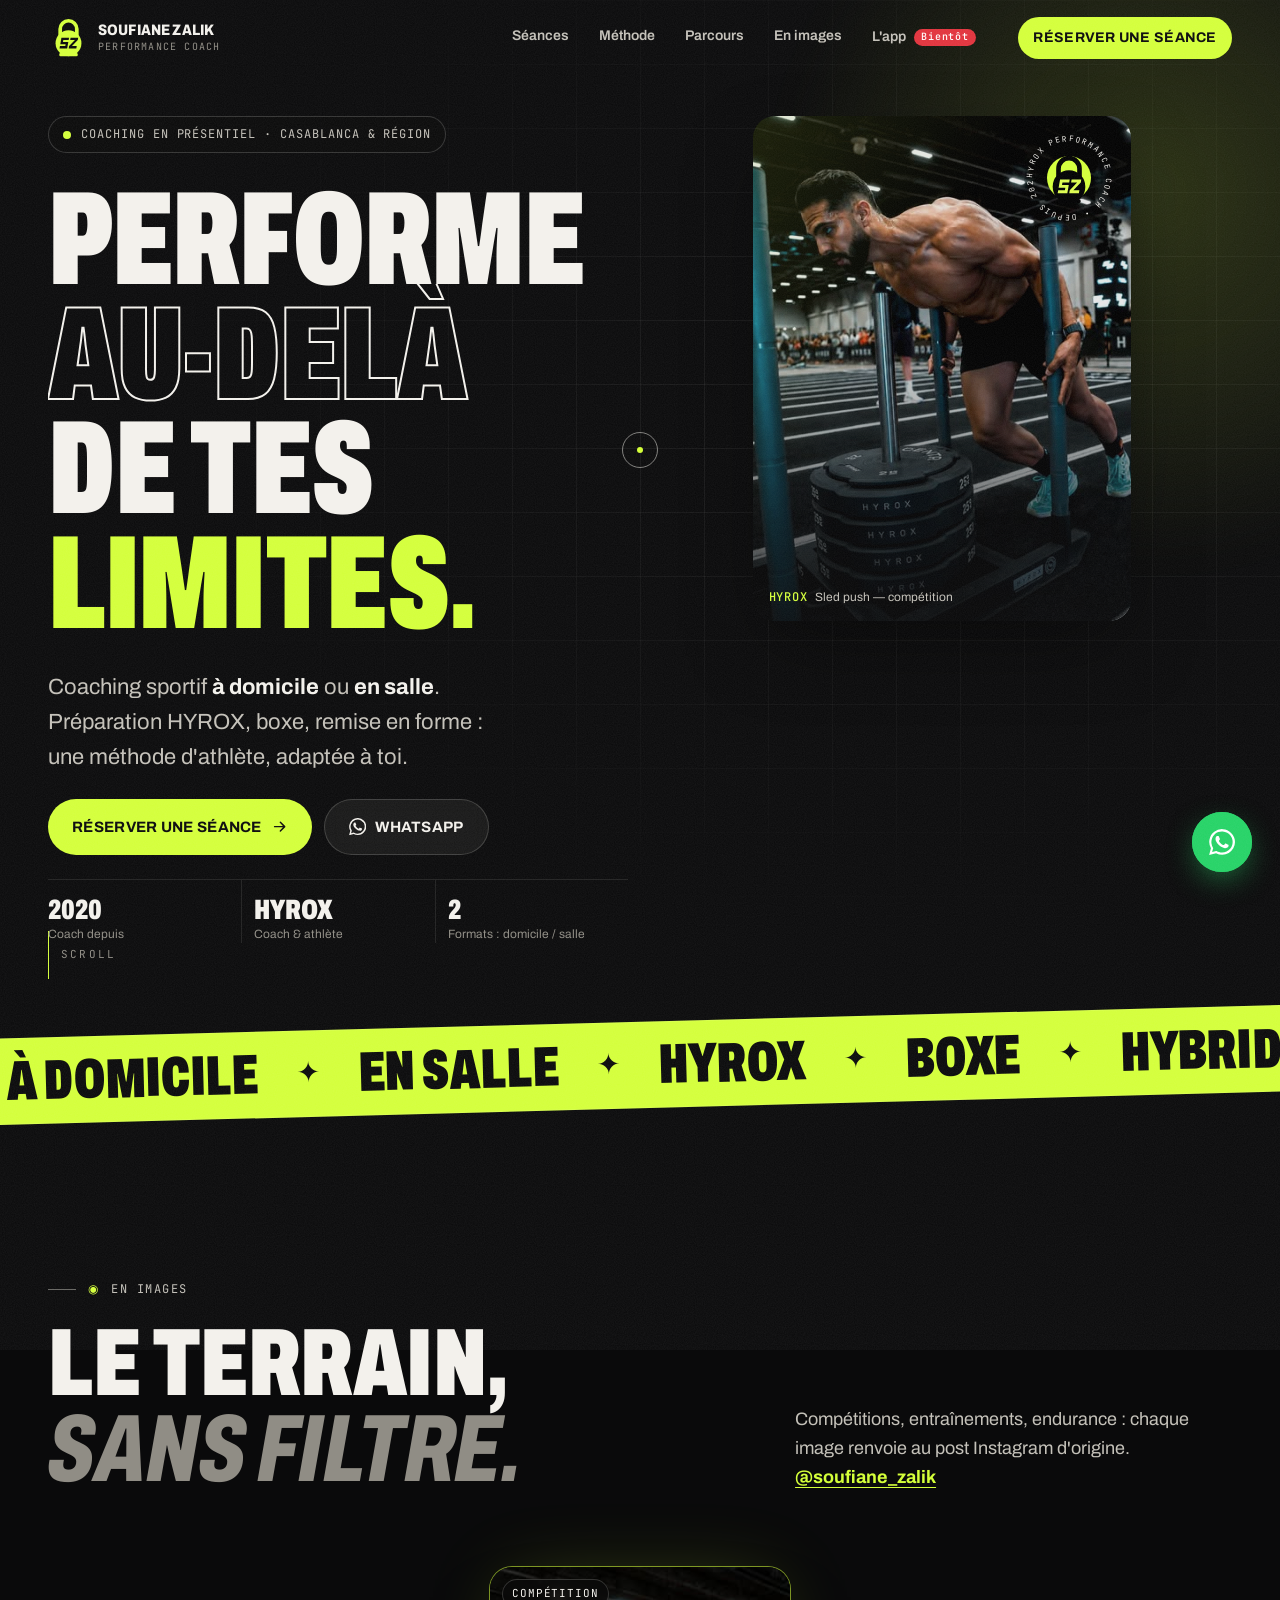
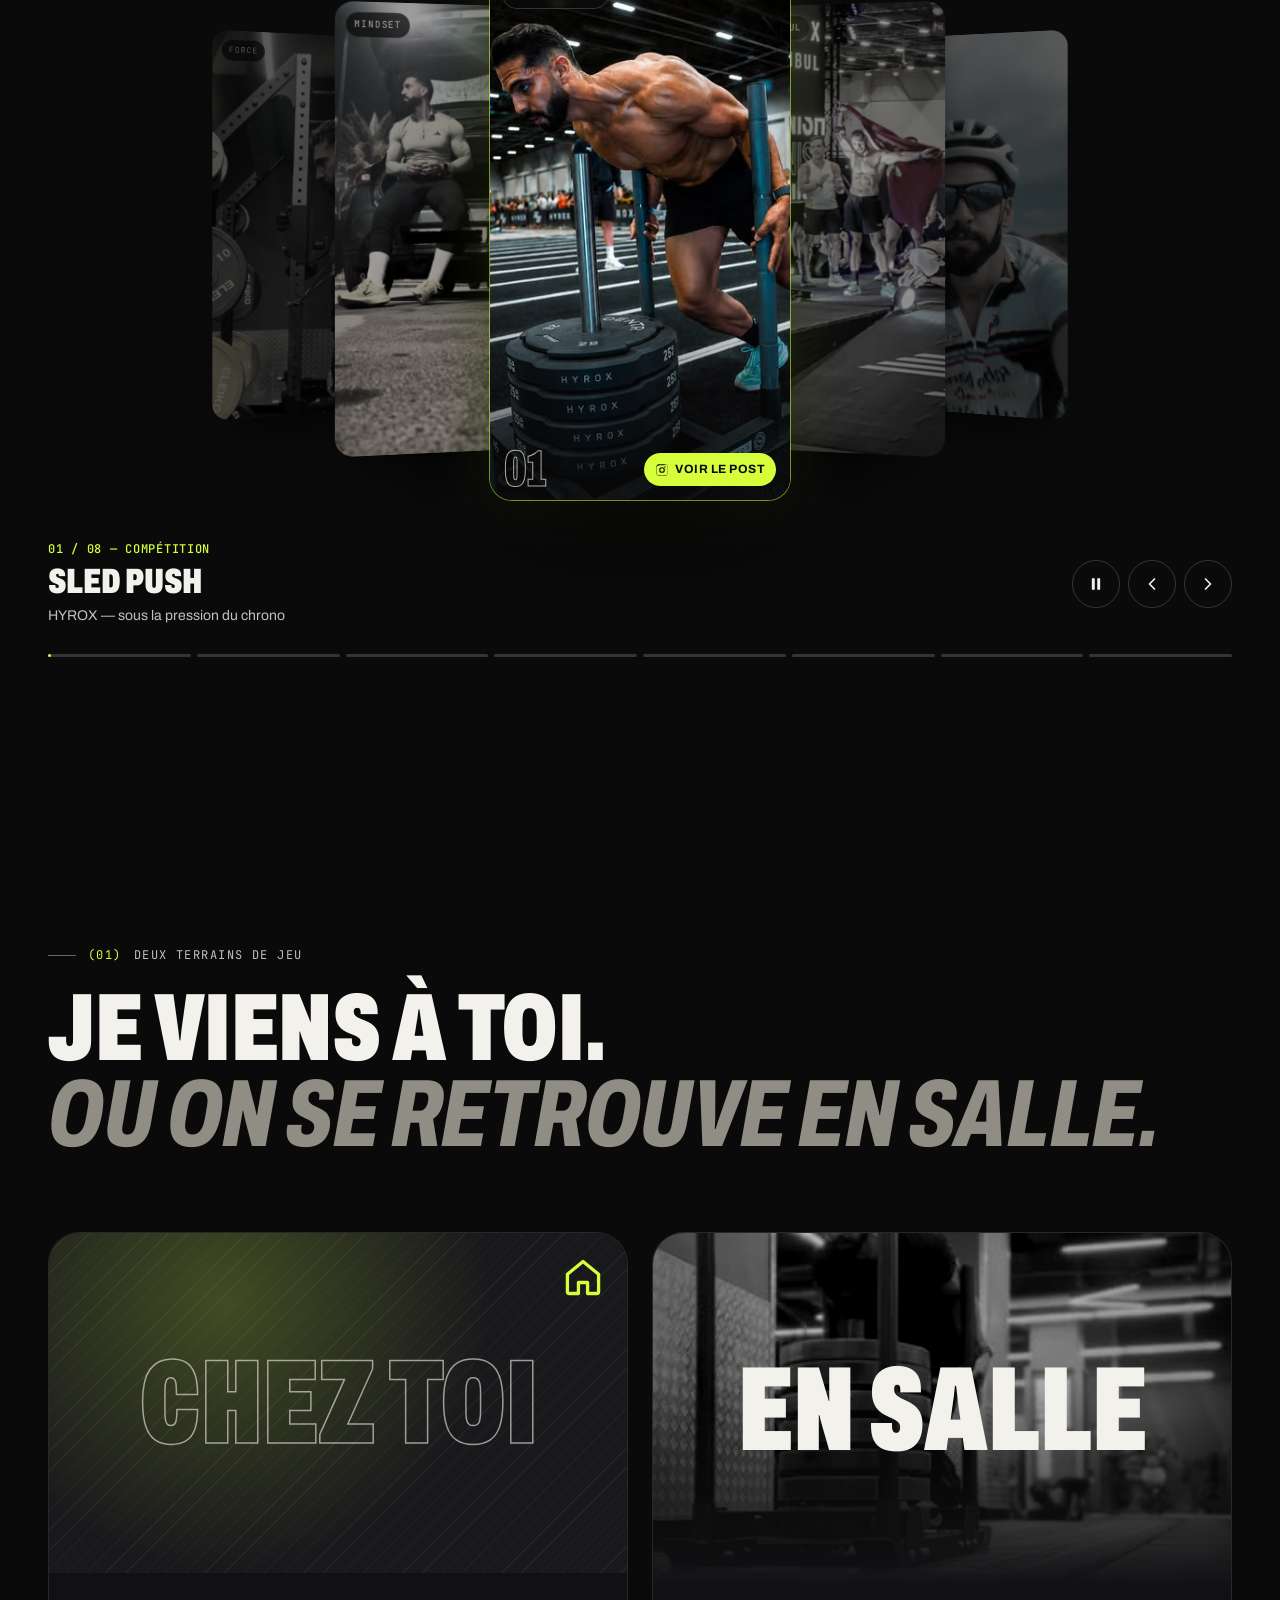
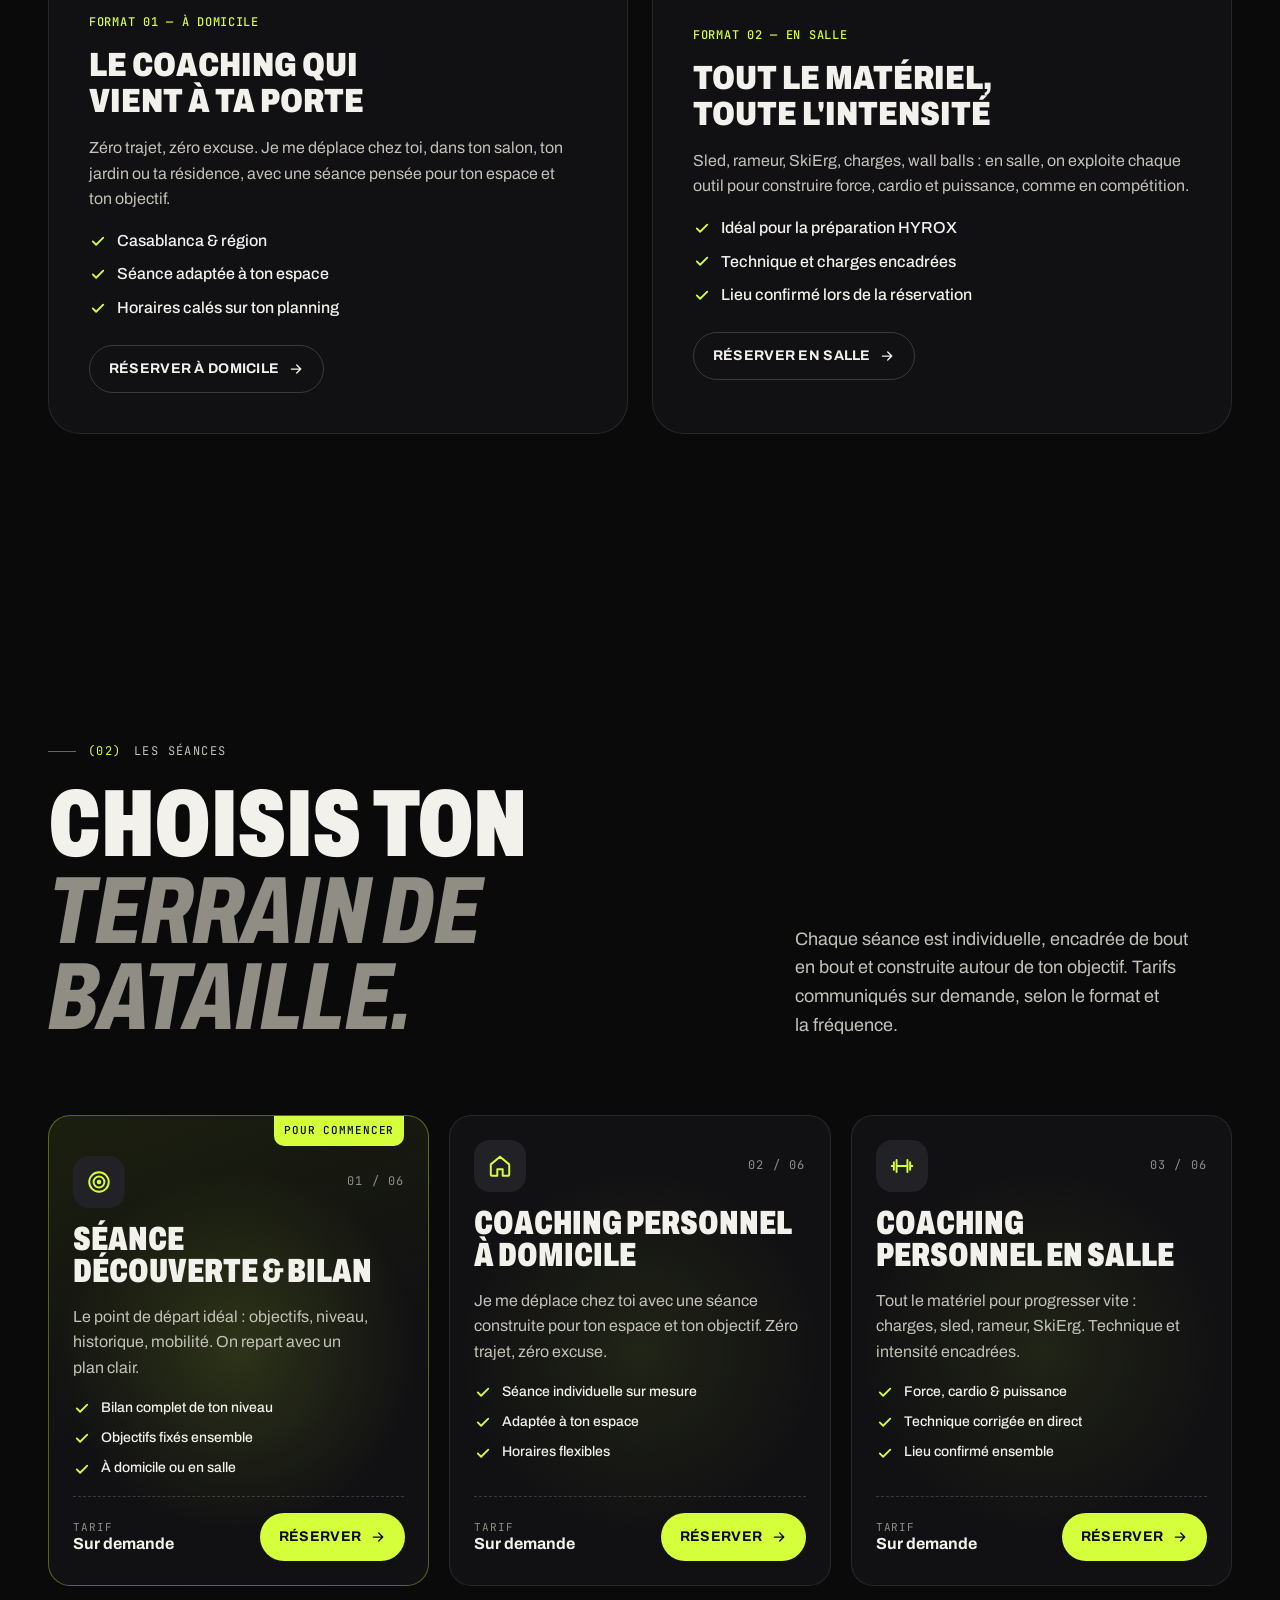
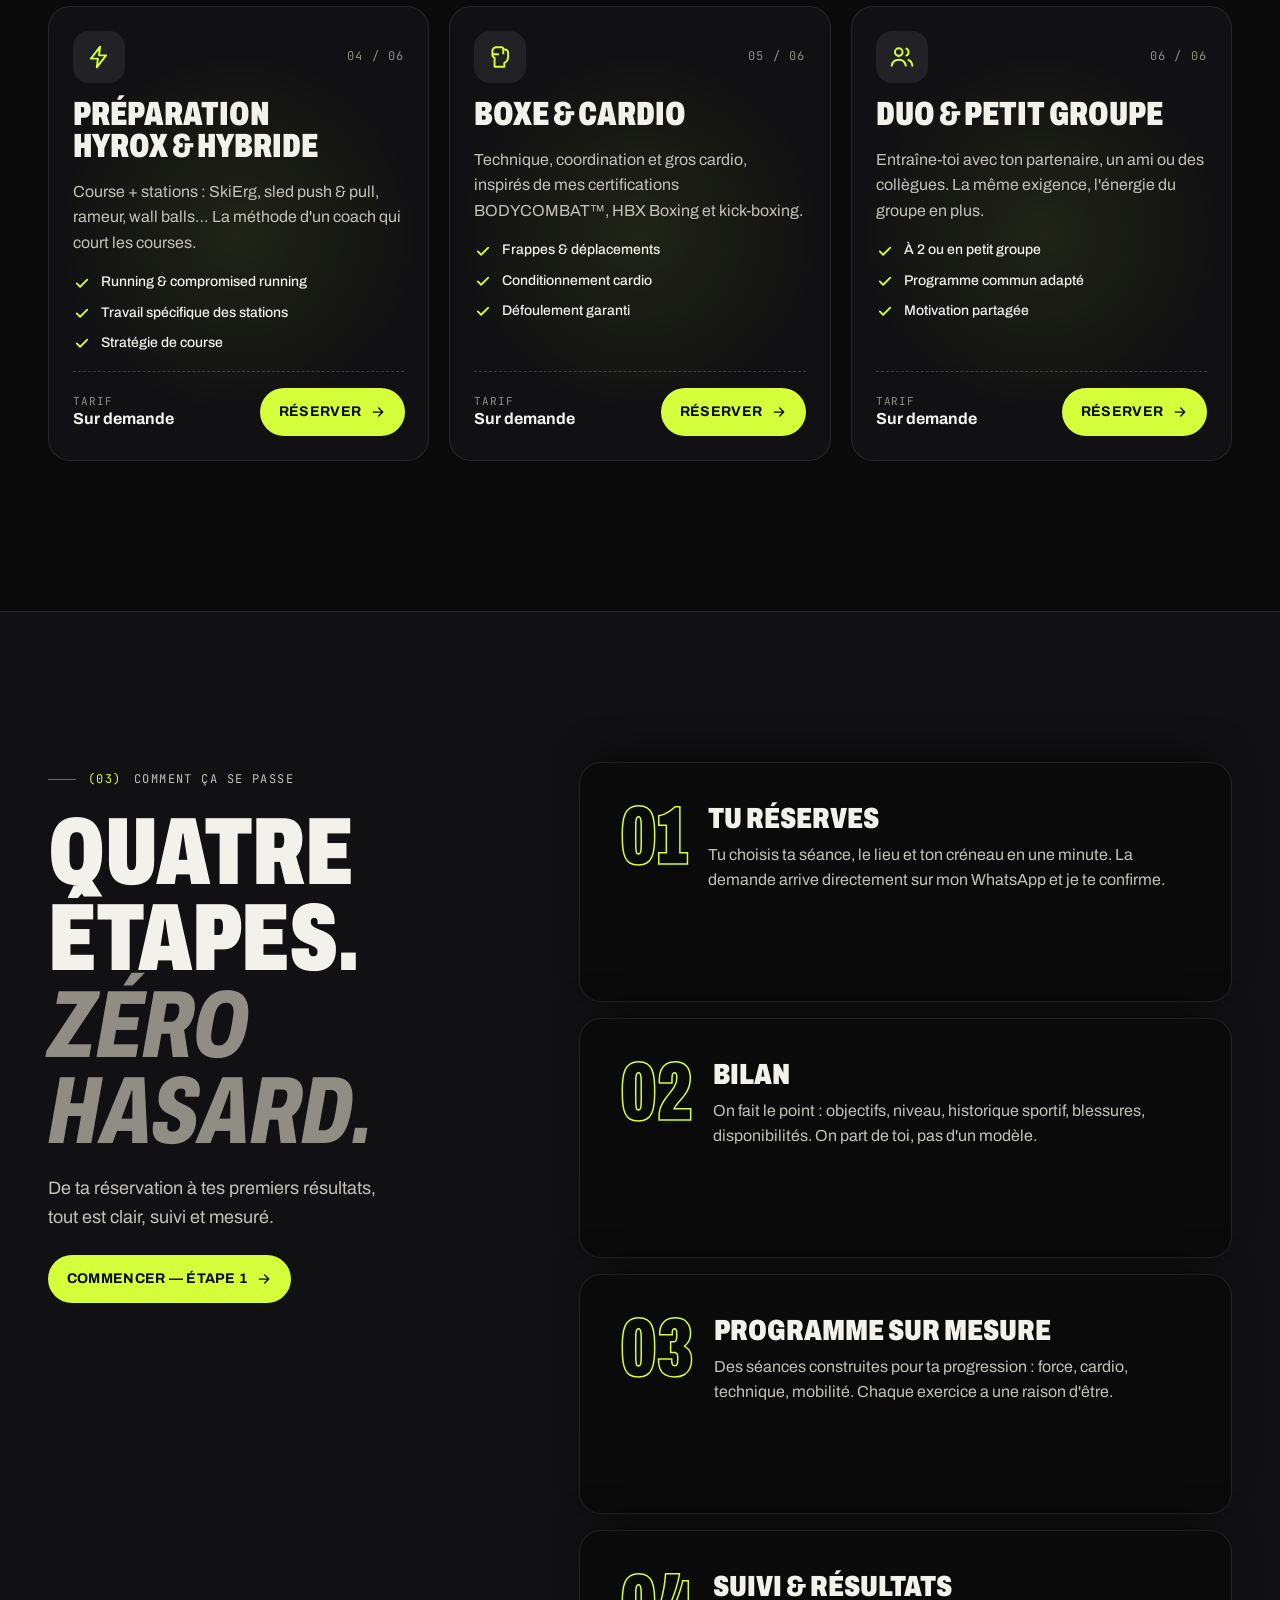
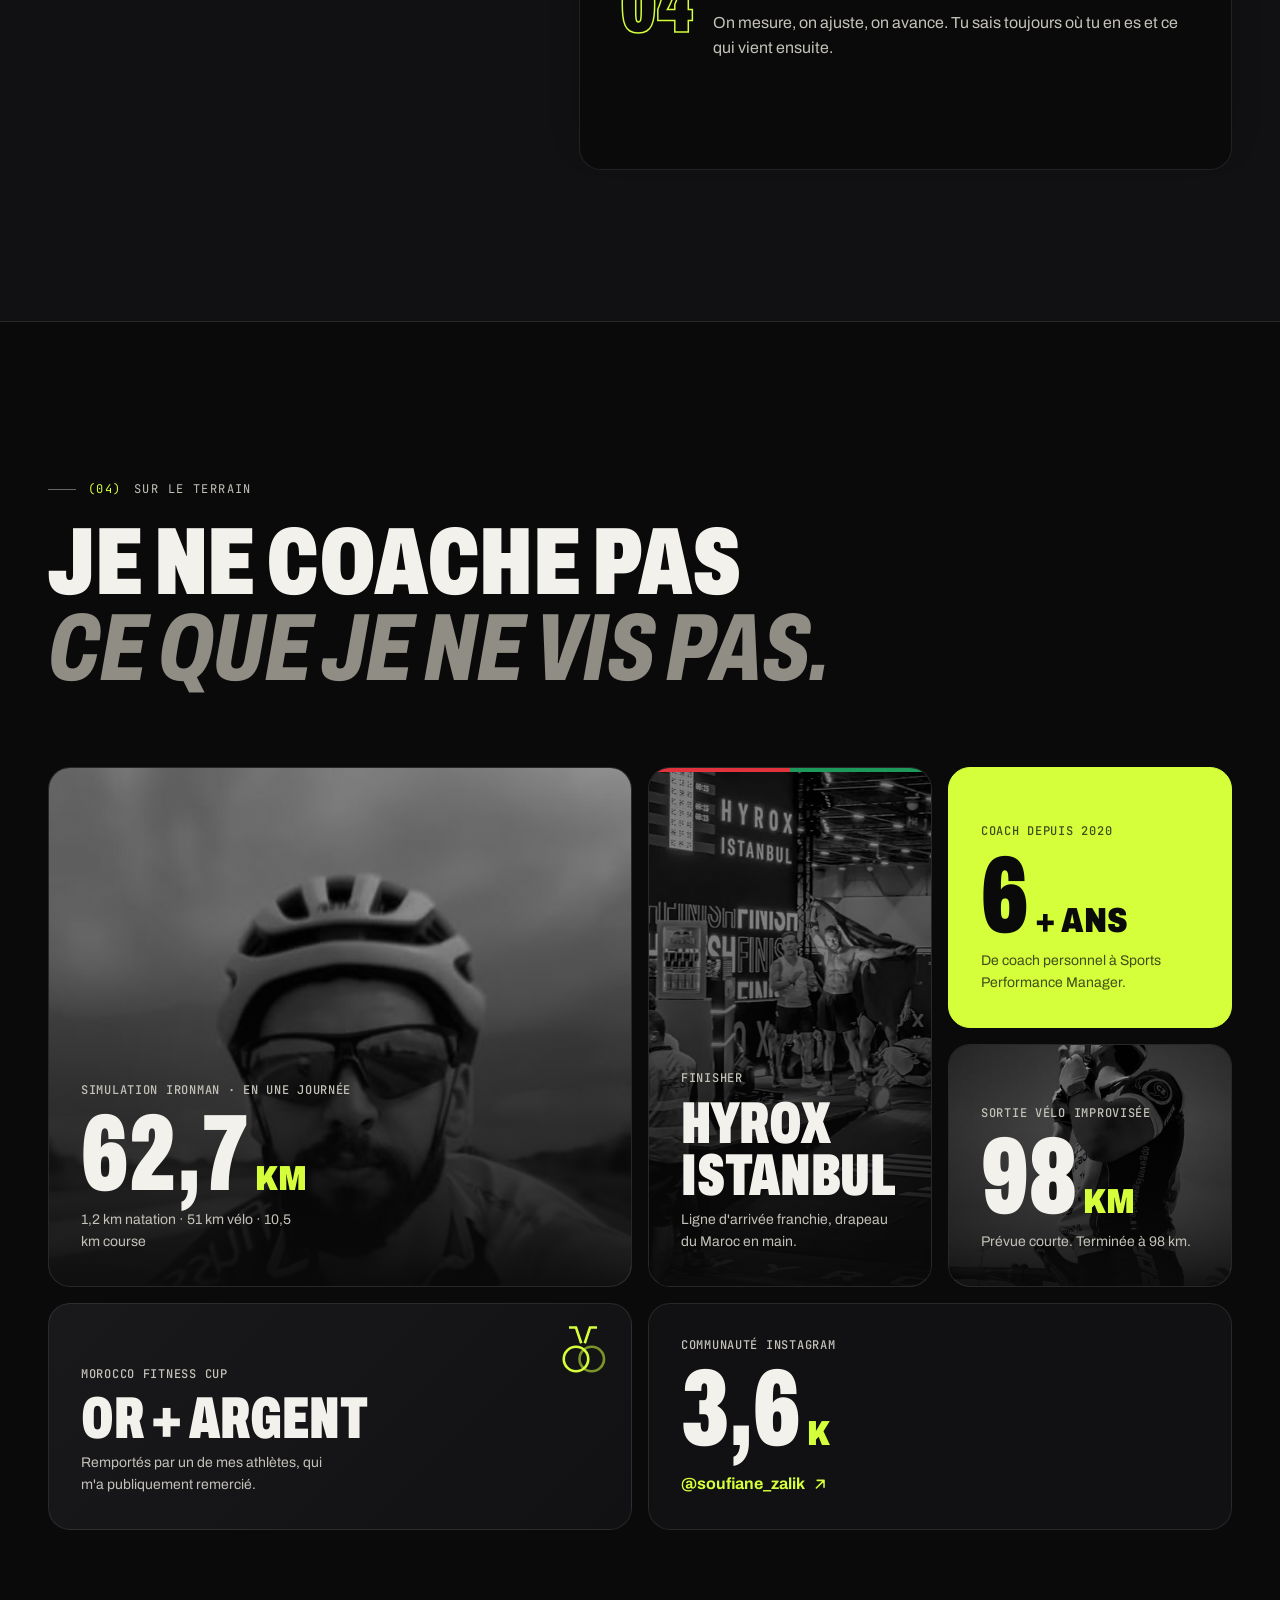
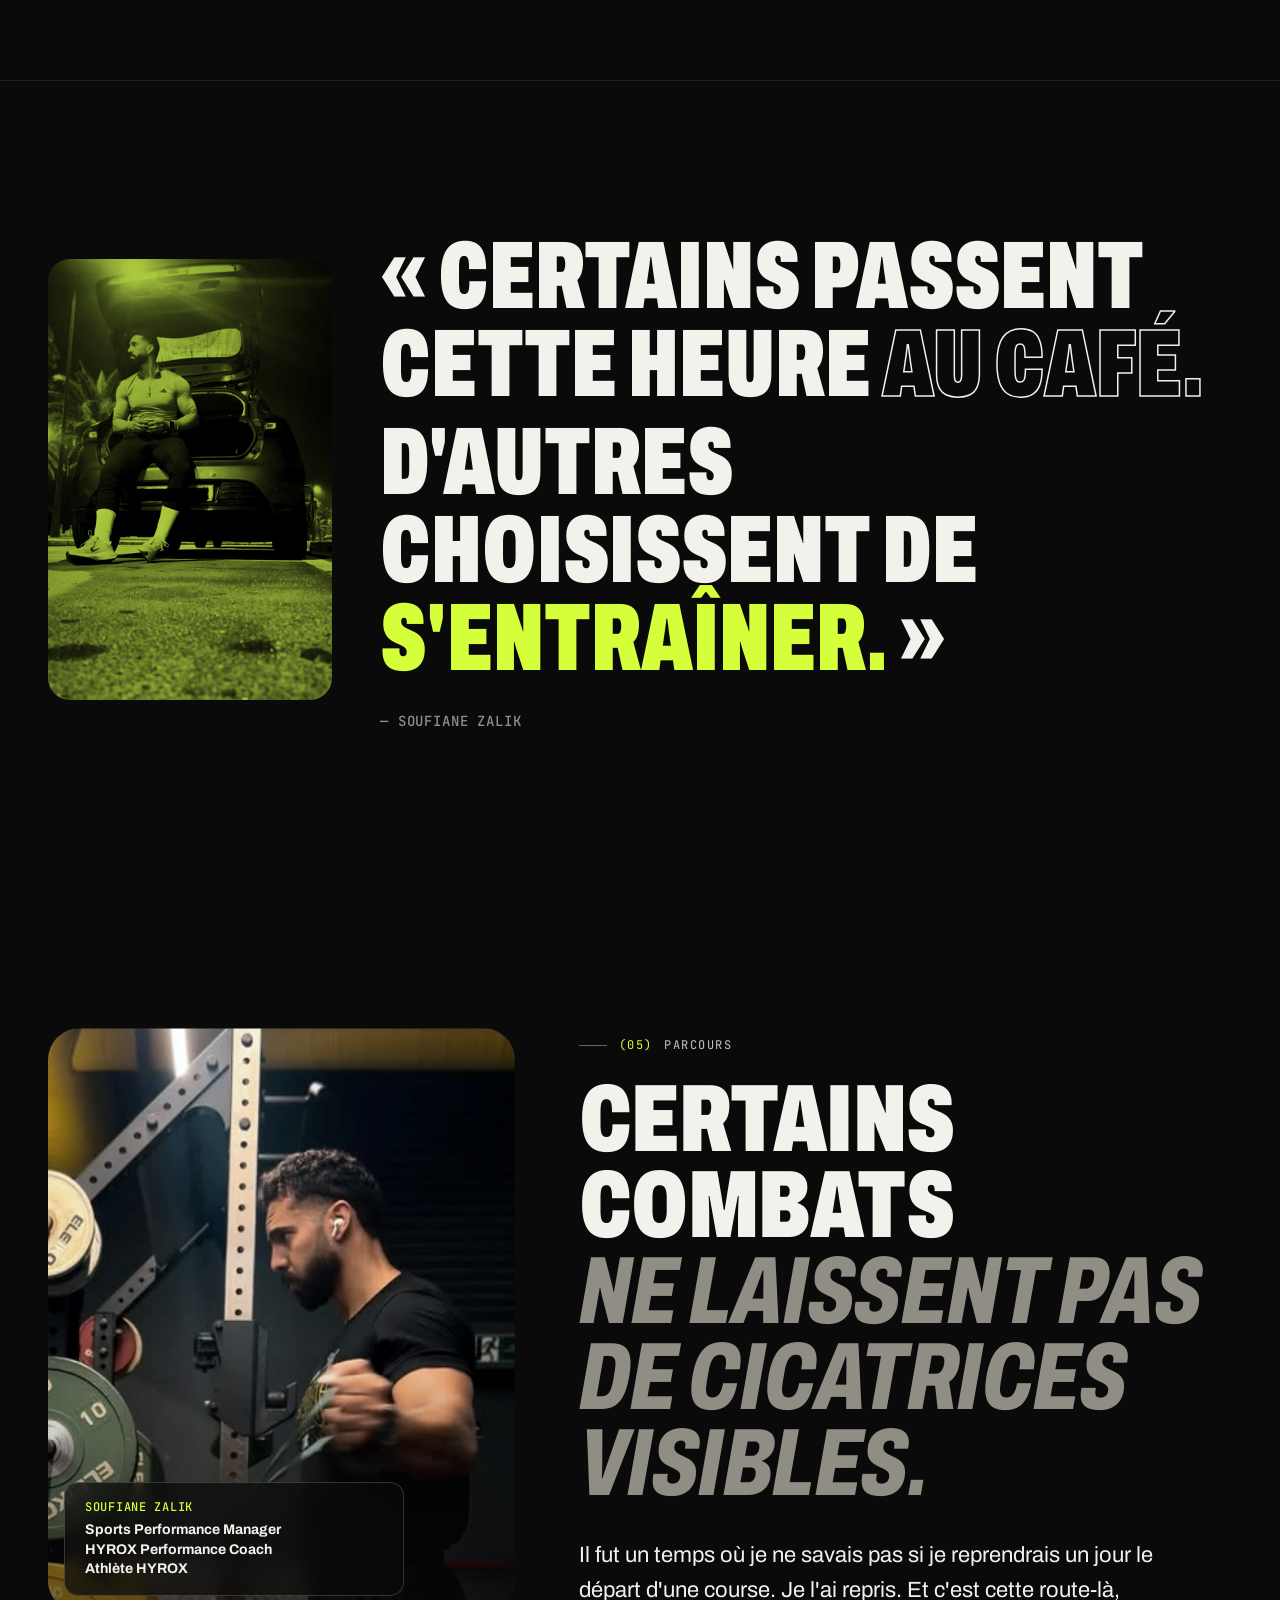
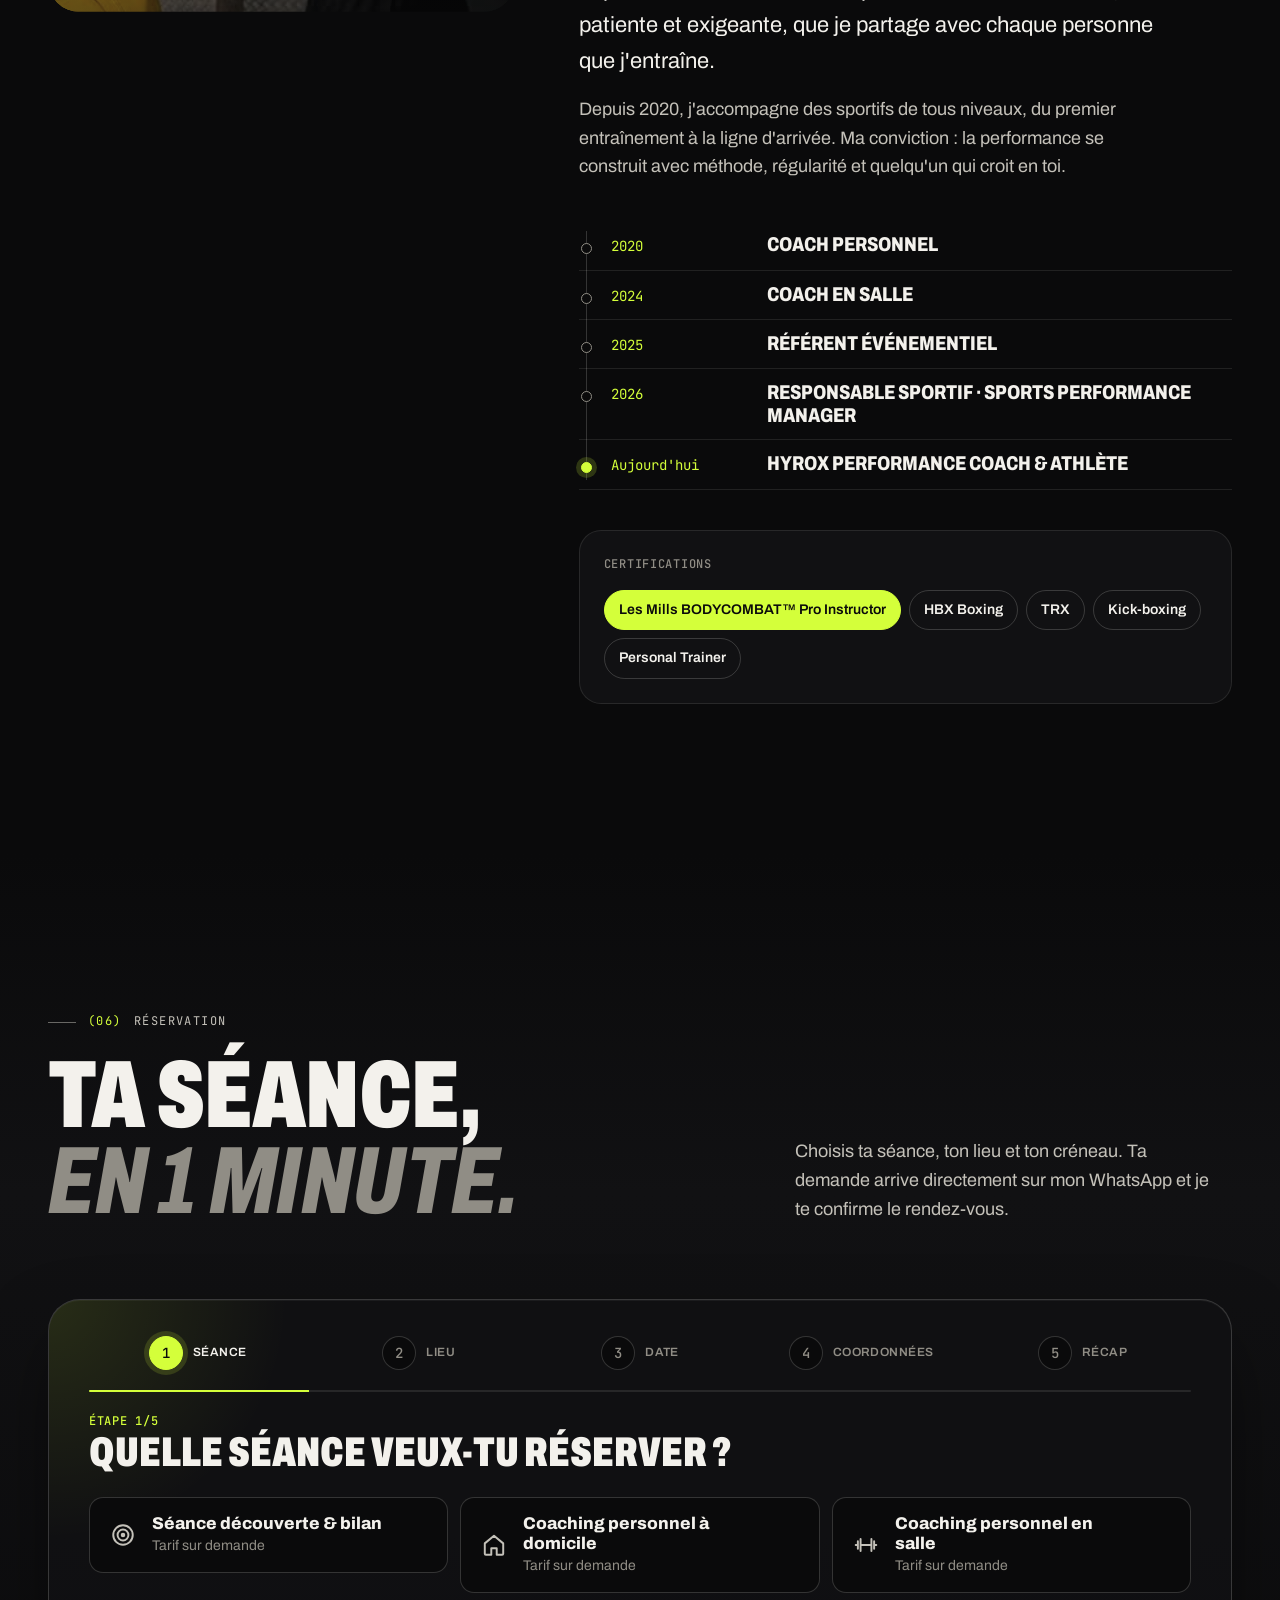
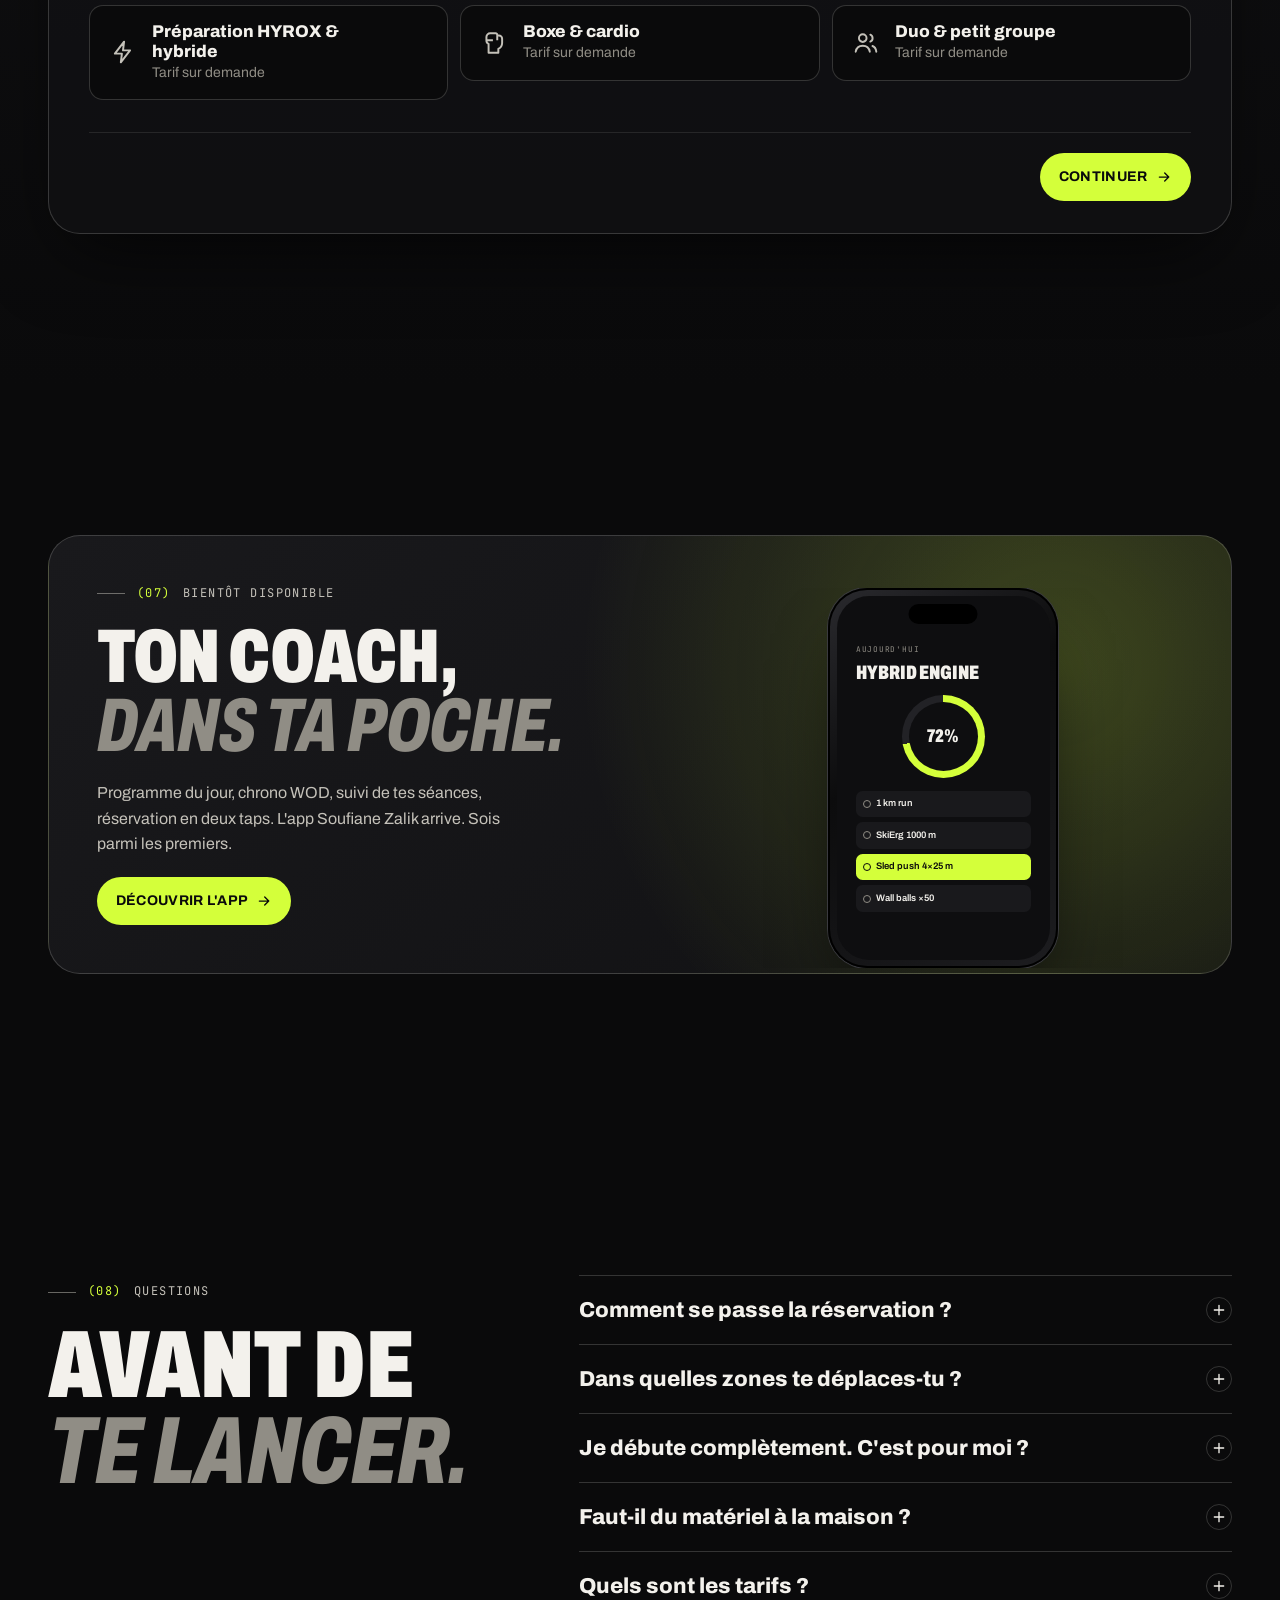
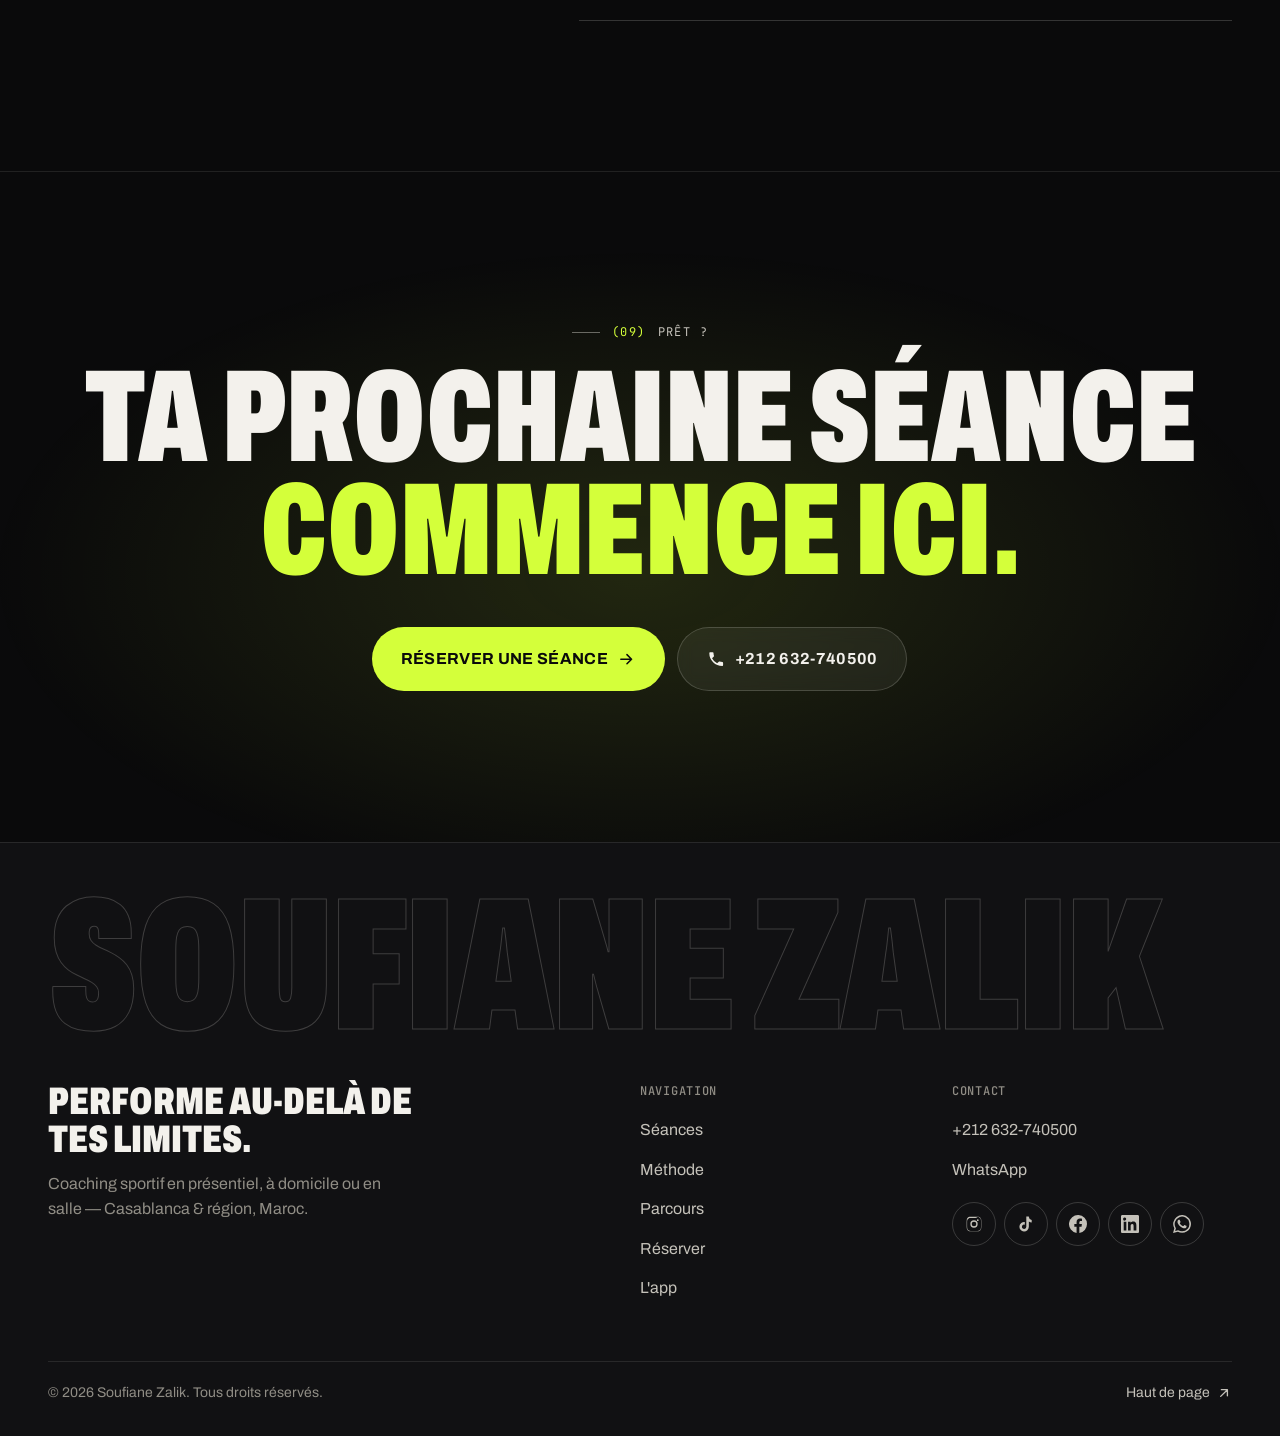
==== index.html @ 2e3890ea "Site Soufiane Zalik : coaching à domicile & en salle, réservation, page app Co-Authored-By: Claude O" ====
<!doctype html>
<html lang="fr">
<head>
  <meta charset="utf-8" />
  <meta name="viewport" content="width=device-width, initial-scale=1, viewport-fit=cover" />
  <title>Soufiane Zalik — Coach sportif à domicile & en salle · Casablanca</title>
  <meta name="description" content="Réserve ta séance de coaching sportif avec Soufiane Zalik, HYROX Performance Coach : à domicile ou en salle, à Casablanca et sa région. Préparation HYROX, boxe, remise en forme, séance découverte." />
  <meta name="author" content="Soufiane Zalik" />
  <meta name="robots" content="index, follow" />
  <meta property="og:type" content="website" />
  <meta property="og:locale" content="fr_MA" />
  <meta property="og:site_name" content="Soufiane Zalik — Coaching" />
  <meta property="og:title" content="Soufiane Zalik — Performe au-delà de tes limites" />
  <meta property="og:description" content="Coaching sportif en présentiel, à domicile ou en salle — Casablanca & région. Réserve ta séance en 1 minute." />
  <meta property="og:image" content="assets/photos/p02-aug06.jpg" />
  <meta property="og:image:width" content="480" />
  <meta property="og:image:height" content="640" />
  <meta name="twitter:card" content="summary_large_image" />
  <meta name="theme-color" content="#0a0a0b" />
  <meta name="color-scheme" content="dark" />
  <link rel="icon" type="image/svg+xml" href="assets/logo/sz-favicon.svg" />
  <link rel="preconnect" href="https://fonts.googleapis.com" />
  <link rel="preconnect" href="https://fonts.gstatic.com" crossorigin />
  <link href="https://fonts.googleapis.com/css2?family=Archivo:ital,wdth,wght@0,62..125,300..900;1,62..125,700..900&family=JetBrains+Mono:wght@400;500&display=swap" rel="stylesheet" />
  <link rel="preload" as="image" href="assets/photos/p02-aug06.jpg" fetchpriority="high" />
  <link rel="stylesheet" href="styles.css" />
  <script>document.documentElement.classList.add("js");</script>
  <script type="application/ld+json">
  {
    "@context": "https://schema.org",
    "@graph": [
      {
        "@type": "Person",
        "@id": "#soufiane",
        "name": "Soufiane Zalik",
        "jobTitle": "Sports Performance Manager · HYROX Performance Coach",
        "description": "Coach sportif depuis 2020, HYROX Performance Coach et athlète HYROX. Coaching personnel à domicile et en salle à Casablanca.",
        "image": "assets/photos/p02-aug06.jpg",
        "telephone": "+212632740500",
        "knowsAbout": ["HYROX", "Entraînement hybride", "Coaching personnel", "Boxe", "Kick-boxing", "BODYCOMBAT", "TRX", "Endurance"],
        "hasCredential": [
          { "@type": "EducationalOccupationalCredential", "name": "Les Mills BODYCOMBAT™ Pro Instructor" },
          { "@type": "EducationalOccupationalCredential", "name": "HBX Boxing" },
          { "@type": "EducationalOccupationalCredential", "name": "TRX" },
          { "@type": "EducationalOccupationalCredential", "name": "Kick-boxing" },
          { "@type": "EducationalOccupationalCredential", "name": "Personal Trainer" }
        ],
        "address": { "@type": "PostalAddress", "addressLocality": "Casablanca", "addressCountry": "MA" },
        "sameAs": [
          "https://www.instagram.com/soufiane_zalik/",
          "https://www.facebook.com/soufiane.zalik/",
          "https://www.linkedin.com/in/soufiane-zalik-638149248",
          "https://www.tiktok.com/@soufiane_zalik"
        ]
      },
      {
        "@type": ["LocalBusiness", "SportsActivityLocation"],
        "name": "Soufiane Zalik — Coaching sportif",
        "description": "Coaching sportif personnel à domicile et en salle : préparation HYROX & hybride, boxe & cardio, remise en forme, séance découverte.",
        "image": "assets/photos/p02-aug06.jpg",
        "telephone": "+212632740500",
        "founder": { "@id": "#soufiane" },
        "address": { "@type": "PostalAddress", "addressLocality": "Casablanca", "addressRegion": "Casablanca-Settat", "addressCountry": "MA" },
        "areaServed": [
          { "@type": "City", "name": "Casablanca" },
          { "@type": "AdministrativeArea", "name": "Casablanca-Settat" }
        ],
        "sameAs": [
          "https://www.instagram.com/soufiane_zalik/",
          "https://www.facebook.com/soufiane.zalik/",
          "https://www.linkedin.com/in/soufiane-zalik-638149248",
          "https://www.tiktok.com/@soufiane_zalik"
        ],
        "hasOfferCatalog": {
          "@type": "OfferCatalog",
          "name": "Séances de coaching",
          "itemListElement": [
            { "@type": "Offer", "itemOffered": { "@type": "Service", "name": "Coaching personnel à domicile" } },
            { "@type": "Offer", "itemOffered": { "@type": "Service", "name": "Coaching personnel en salle" } },
            { "@type": "Offer", "itemOffered": { "@type": "Service", "name": "Préparation HYROX & hybride" } },
            { "@type": "Offer", "itemOffered": { "@type": "Service", "name": "Boxe & cardio" } },
            { "@type": "Offer", "itemOffered": { "@type": "Service", "name": "Coaching duo & petit groupe" } },
            { "@type": "Offer", "itemOffered": { "@type": "Service", "name": "Séance découverte & bilan" } }
          ]
        }
      }
    ]
  }
  </script>
</head>
<body class="page-home">
  <a class="skip" href="#main">Aller au contenu</a>

  <!-- ============ SVG SPRITE ============ -->
  <svg width="0" height="0" style="position:absolute" aria-hidden="true" focusable="false">
    <symbol id="i-instagram" viewBox="0 0 24 24"><path fill="currentColor" d="M12 2.2c3.2 0 3.6 0 4.8.1 1.2.1 1.8.2 2.2.4.6.2 1 .5 1.4.9.4.4.7.8.9 1.4.2.4.4 1.1.4 2.2.1 1.3.1 1.6.1 4.8s0 3.6-.1 4.8c-.1 1.2-.2 1.8-.4 2.2-.2.6-.5 1-.9 1.4-.4.4-.8.7-1.4.9-.4.2-1.1.4-2.2.4-1.3.1-1.6.1-4.8.1s-3.6 0-4.8-.1c-1.2-.1-1.8-.2-2.2-.4-.6-.2-1-.5-1.4-.9-.4-.4-.7-.8-.9-1.4-.2-.4-.4-1.1-.4-2.2C2.2 15.6 2.2 15.2 2.2 12s0-3.6.1-4.8c.1-1.2.2-1.8.4-2.2.2-.6.5-1 .9-1.4.4-.4.8-.7 1.4-.9.4-.2 1.1-.4 2.2-.4C8.4 2.2 8.8 2.2 12 2.2zm0 1.8c-3.1 0-3.5 0-4.7.1-1.1.1-1.7.2-2.1.4-.5.2-.9.4-1.2.8-.4.4-.6.7-.8 1.2-.2.4-.3 1-.4 2.1C2.8 9.8 2.8 10.2 2.8 12s0 3.5.1 4.7c.1 1.1.2 1.7.4 2.100.2.5.4.9.8 1.2.4.4.7.6 1.2.8.4.2 1 .3 2.1.4 1.2.1 1.6.1 4.7.1s3.5 0 4.7-.1c1.1-.1 1.7-.2 2.1-.4.5-.2.9-.4 1.2-.8.4-.4.6-.7.8-1.2.2-.4.3-1 .4-2.1.1-1.2.1-1.6.1-4.7s0-3.5-.1-4.7c-.1-1.1-.2-1.7-.4-2.1-.2-.5-.4-.9-.8-1.2-.4-.4-.7-.6-1.2-.8-.4-.2-1-.3-2.1-.4C15.5 4 15.1 4 12 4zm0 3.1a4.900 4.900 0 1 1 0 9.8 4.900 4.900 0 0 1 0-9.8zm0 8a3.1 3.1 0 1 0 0-6.2 3.1 3.1 0 0 0 0 6.2zm6.2-8.2a1.1 1.1 0 1 1-2.3 0 1.1 1.1 0 0 1 2.3 0z"/></symbol>
    <symbol id="i-whatsapp" viewBox="0 0 24 24"><path fill="currentColor" d="M17.5 14.4c-.3-.1-1.8-.9-2-1-.3-.1-.5-.1-.7.1-.2.3-.8 1-.9 1.2-.2.2-.3.2-.6.1-.3-.1-1.300-.5-2.4-1.5-.9-.8-1.5-1.8-1.7-2.1-.2-.3 0-.5.1-.6l.4-.5c.1-.2.2-.3.3-.5.1-.2 0-.4 0-.5l-.9-2.2c-.2-.6-.5-.5-.7-.5h-.6c-.2 0-.5.1-.8.4-.3.3-1 1-1 2.5s1.1 2.9 1.2 3.1c.1.2 2.1 3.2 5.1 4.5.7.3 1.3.5 1.7.6.7.2 1.4.2 1.9.1.6-.1 1.8-.7 2-1.4.2-.7.2-1.3.2-1.4-.1-.2-.3-.3-.6-.4zM12 21.8c-1.8 0-3.5-.5-5-1.4l-.4-.2-3.7 1 1-3.6-.2-.4A9.8 9.8 0 1 1 12 21.8zm8.4-18.2A11.8 11.8 0 0 0 1.8 17.8L.1 24l6.4-1.7A11.8 11.8 0 0 0 24 12c0-3.2-1.2-6.1-3.6-8.4z"/></symbol>
    <symbol id="i-phone" viewBox="0 0 24 24"><path fill="currentColor" d="M6.6 10.8a15.1 15.1 0 0 0 6.6 6.6l2.2-2.2c.3-.3.7-.4 1-.2 1.1.4 2.3.6 3.6.6.6 0 1 .4 1 1V20c0 .6-.4 1-1 1A17 17 0 0 1 3 4c0-.6.4-1 1-1h3.5c.6 0 1 .4 1 1 0 1.3.2 2.5.6 3.6.1.3 0 .7-.2 1l-2.3 2.2z"/></symbol>
    <symbol id="i-tiktok" viewBox="0 0 24 24"><path fill="currentColor" d="M19.6 6.7a4.8 4.8 0 0 1-3.8-4.2V2h-3.4v13.7a2.9 2.9 0 1 1-2-2.8V9.4a6.3 6.3 0 1 0 5.4 6.3V8.8a8.2 8.2 0 0 0 3.8 1.2V6.7z"/></symbol>
    <symbol id="i-facebook" viewBox="0 0 24 24"><path fill="currentColor" d="M24 12a12 12 0 1 0-13.9 11.900v-8.400H7.1V12h3V9.4c0-3 1.8-4.700 4.5-4.700 1.3 0 2.7.2 2.7.2v3h-1.5c-1.5 0-2 .9-2 1.900V12h3.400l-.5 3.5h-2.900v8.400A12 12 0 0 0 24 12z"/></symbol>
    <symbol id="i-linkedin" viewBox="0 0 24 24"><path fill="currentColor" d="M20.4 20.5h-3.6v-5.6c0-1.3 0-3-1.8-3s-2.1 1.4-2.1 2.9v5.7H9.4V9h3.4v1.6c.5-.9 1.6-1.8 3.4-1.8 3.6 0 4.3 2.4 4.3 5.5v6.2zM5.3 7.4a2.1 2.1 0 1 1 0-4.1 2.1 2.1 0 0 1 0 4.1zM7.1 20.5H3.6V9h3.5v11.5zM22.2 0H1.8C.8 0 0 .8 0 1.7v20.6c0 .9.8 1.7 1.8 1.7h20.4c1 0 1.8-.8 1.8-1.7V1.7C24 .8 23.2 0 22.2 0z"/></symbol>
    <symbol id="i-arrow" viewBox="0 0 24 24"><path fill="none" stroke="currentColor" stroke-width="2" stroke-linecap="round" stroke-linejoin="round" d="M5 12h14M13 6l6 6-6 6"/></symbol>
    <symbol id="i-arrow-ne" viewBox="0 0 24 24"><path fill="none" stroke="currentColor" stroke-width="2" stroke-linecap="round" stroke-linejoin="round" d="M7 17 17 7M8 7h9v9"/></symbol>
    <symbol id="i-chev-l" viewBox="0 0 24 24"><path fill="none" stroke="currentColor" stroke-width="2" stroke-linecap="round" stroke-linejoin="round" d="m15 6-6 6 6 6"/></symbol>
    <symbol id="i-chev-r" viewBox="0 0 24 24"><path fill="none" stroke="currentColor" stroke-width="2" stroke-linecap="round" stroke-linejoin="round" d="m9 6 6 6-6 6"/></symbol>
    <symbol id="i-check" viewBox="0 0 24 24"><path fill="none" stroke="currentColor" stroke-width="2.4" stroke-linecap="round" stroke-linejoin="round" d="m5 12.5 4.5 4.5L19 7.5"/></symbol>
    <symbol id="i-home" viewBox="0 0 24 24"><path fill="none" stroke="currentColor" stroke-width="1.8" stroke-linejoin="round" d="M3.5 10.5 12 3.5l8.5 7V20a1 1 0 0 1-1 1h-5v-6h-5v6h-5a1 1 0 0 1-1-1z"/></symbol>
    <symbol id="i-dumbbell" viewBox="0 0 24 24"><path fill="none" stroke="currentColor" stroke-width="1.8" stroke-linecap="round" d="M2.5 12h2M19.5 12h2M7 12h10M4.5 8.5v7M7 6.5v11M17 6.5v11M19.5 8.5v7"/></symbol>
    <symbol id="i-bolt" viewBox="0 0 24 24"><path fill="none" stroke="currentColor" stroke-width="1.8" stroke-linejoin="round" d="M13 2.5 4.5 13.5H11L10 21.5l8.5-11H12z"/></symbol>
    <symbol id="i-glove" viewBox="0 0 24 24"><path fill="none" stroke="currentColor" stroke-width="1.8" stroke-linejoin="round" d="M7 21h9v-3.5c2-1 3.5-3 3.5-5.5V8a3 3 0 0 0-3-3h-1.5V4.5A1.5 1.5 0 0 0 13.5 3h-5A3.5 3.5 0 0 0 5 6.5V10a3 3 0 0 0 2 2.8V21zM15 5v4.5M5.2 9.5H11"/></symbol>
    <symbol id="i-users" viewBox="0 0 24 24"><path fill="none" stroke="currentColor" stroke-width="1.8" stroke-linecap="round" d="M9 11a3.5 3.5 0 1 0 0-7 3.5 3.5 0 0 0 0 7zM2.5 20c.6-3.4 3.200-5.500 6.5-5.500s5.9 2.100 6.5 5.500M16 4.3a3.5 3.5 0 0 1 0 6.400M18 14.800c1.900.7 3.200 2.500 3.500 5.200"/></symbol>
    <symbol id="i-target" viewBox="0 0 24 24"><g fill="none" stroke="currentColor" stroke-width="1.8"><circle cx="12" cy="12" r="9"/><circle cx="12" cy="12" r="5"/><circle cx="12" cy="12" r="1.2" fill="currentColor"/></g></symbol>
    <symbol id="i-calendar" viewBox="0 0 24 24"><g fill="none" stroke="currentColor" stroke-width="1.8" stroke-linecap="round"><rect x="3.5" y="5" width="17" height="15.5" rx="2"/><path d="M3.5 10h17M8 3v4M16 3v4"/></g></symbol>
    <symbol id="i-pin" viewBox="0 0 24 24"><path fill="none" stroke="currentColor" stroke-width="1.8" d="M12 21s-6.5-6.300-6.5-11.200a6.5 6.5 0 0 1 13 0C18.5 14.700 12 21 12 21z"/><circle cx="12" cy="9.800" r="2.300" fill="none" stroke="currentColor" stroke-width="1.8"/></symbol>
    <symbol id="i-pause" viewBox="0 0 24 24"><path fill="currentColor" d="M7 5h3.5v14H7zM13.5 5H17v14h-3.5z"/></symbol>
    <symbol id="i-play" viewBox="0 0 24 24"><path fill="currentColor" d="M8 5.5v13l10.5-6.5z"/></symbol>
    <symbol id="i-plus" viewBox="0 0 24 24"><path fill="none" stroke="currentColor" stroke-width="2" stroke-linecap="round" d="M12 5v14M5 12h14"/></symbol>
  </svg>

  <div class="cursor" aria-hidden="true"><span class="cursor__dot"></span><span class="cursor__ring"></span></div>
  <div class="progress" id="progress" aria-hidden="true"></div>

  <!-- ============ NAV ============ -->
  <header class="nav" id="nav">
    <div class="nav__inner">
      <a class="brand" href="index.html" aria-label="Soufiane Zalik — accueil">
        <span class="brand__mark" aria-hidden="true"><img src="assets/logo/sz-kettlebell.svg" alt="" width="37" height="40" /></span>
        <span class="brand__name">Soufiane Zalik<small>Performance Coach</small></span>
      </a>
      <nav class="nav__menu" id="navMenu" aria-label="Navigation principale">
        <ul class="nav__links">
          <li><a href="#offres"><span class="nav__num">01</span>Séances</a></li>
          <li><a href="#methode"><span class="nav__num">02</span>Méthode</a></li>
          <li><a href="#parcours"><span class="nav__num">03</span>Parcours</a></li>
          <li><a href="#instagram"><span class="nav__num">04</span>En images</a></li>
          <li><a href="app.html"><span class="nav__num">05</span>L'app <span class="tag-soon">Bientôt</span></a></li>
        </ul>
        <div class="nav__menu-foot">
          <a class="btn btn--volt btn--lg" href="#reserver">Réserver une séance <svg class="ico" aria-hidden="true"><use href="#i-arrow"/></svg></a>
          <a class="nav__phone" href="tel:+212632740500"><svg class="ico" aria-hidden="true"><use href="#i-phone"/></svg>+212 632-740500</a>
          <div class="socials" data-socials></div>
        </div>
      </nav>
      <a class="btn btn--volt nav__cta magnetic" href="#reserver">Réserver<span class="hide-sm">&nbsp;une séance</span></a>
      <button class="burger" id="burger" type="button" aria-expanded="false" aria-controls="navMenu">
        <span class="sr-only">Menu</span><span class="burger__l" aria-hidden="true"></span><span class="burger__l" aria-hidden="true"></span>
      </button>
    </div>
  </header>

  <main id="main">
    <!-- ============ HERO ============ -->
    <section class="hero" id="top" aria-labelledby="hero-title">
      <div class="hero__bg" aria-hidden="true">
        <span class="hero__grid"></span>
        <span class="hero__glow"></span>
      </div>
      <div class="wrap hero__inner">
        <div class="hero__meta" data-reveal>
          <span class="dot-live" aria-hidden="true"></span>
          <span>Coaching en présentiel · Casablanca &amp; région</span>
        </div>

        <h1 class="hero__title" id="hero-title">
          <span class="line"><span>Performe</span></span>
          <span class="line line--outline"><span>au-delà</span></span>
          <span class="line"><span>de tes</span></span>
          <span class="line line--volt"><span>limites.</span></span>
        </h1>

        <figure class="hero__media" data-reveal="mask">
          <img src="assets/photos/p02-aug06.jpg" width="480" height="640" alt="Soufiane Zalik pousse un sled lourd en pleine compétition HYROX" fetchpriority="high" decoding="async" />
          <figcaption class="hero__cap"><span class="mono">HYROX</span> Sled push — compétition</figcaption>
          <span class="hero__badge" aria-hidden="true">
            <svg viewBox="0 0 120 120" class="hero__badge-ring"><defs><path id="circ" d="M60,60 m-46,0 a46,46 0 1,1 92,0 a46,46 0 1,1 -92,0"/></defs><text><textPath href="#circ">HYROX PERFORMANCE COACH • DEPUIS 2020 • </textPath></text></svg>
            <span class="hero__badge-core"><img src="assets/logo/sz-kettlebell-clair.svg" alt="" width="24" height="26" /></span>
          </span>
        </figure>

        <div class="hero__side">
          <p class="hero__lead" data-reveal>Coaching sportif <strong>à domicile</strong> ou <strong>en salle</strong>. Préparation HYROX, boxe, remise en forme&nbsp;: une méthode d'athlète, adaptée à toi.</p>
          <div class="hero__ctas" data-reveal>
            <a class="btn btn--volt btn--lg magnetic" href="#reserver">Réserver une séance <svg class="ico" aria-hidden="true"><use href="#i-arrow"/></svg></a>
            <a class="btn btn--ghost btn--lg" href="https://wa.me/212632740500" target="_blank" rel="noopener"><svg class="ico" aria-hidden="true"><use href="#i-whatsapp"/></svg>WhatsApp</a>
          </div>
          <ul class="hero__facts" data-reveal>
            <li><b>2020</b><span>Coach depuis</span></li>
            <li><b>HYROX</b><span>Coach &amp; athlète</span></li>
            <li><b>2</b><span>Formats&nbsp;: domicile / salle</span></li>
          </ul>
        </div>
      </div>
      <a class="hero__scroll" href="#lieux"><span class="sr-only">Descendre vers les formats</span><span class="hero__scroll-line" aria-hidden="true"></span><span aria-hidden="true">Scroll</span></a>
    </section>

    <!-- ============ MARQUEE ============ -->
    <div class="marquee" aria-hidden="true">
      <div class="marquee__track">
        <span>À domicile</span><i>✦</i><span>En salle</span><i>✦</i><span>HYROX</span><i>✦</i><span>Boxe</span><i>✦</i><span>Hybride</span><i>✦</i><span>Casablanca</span><i>✦</i>
        <span>À domicile</span><i>✦</i><span>En salle</span><i>✦</i><span>HYROX</span><i>✦</i><span>Boxe</span><i>✦</i><span>Hybride</span><i>✦</i><span>Casablanca</span><i>✦</i>
      </div>
    </div>

    <!-- ============ EN IMAGES (carousel) ============ -->
    <section class="section gallery" id="instagram" aria-labelledby="gallery-title">
      <div class="wrap">
        <header class="sec-head sec-head--split">
          <div>
            <p class="eyebrow" data-reveal><span>&#9673;</span> En images</p>
            <h2 class="display-2" id="gallery-title" data-reveal>Le terrain,<br /><em>sans filtre.</em></h2>
          </div>
          <p class="sec-head__aside" data-reveal>Compétitions, entraînements, endurance&nbsp;: chaque image renvoie au post Instagram d'origine. <a class="link-u" href="https://www.instagram.com/soufiane_zalik/" target="_blank" rel="noopener">@soufiane_zalik</a></p>
        </header>
      </div>
      <div class="carousel" id="carousel" role="region" aria-roledescription="carrousel" aria-label="Photos de Soufiane Zalik">
        <div class="carousel__stage" id="carStage" tabindex="0" aria-describedby="carHelp">
          <ul class="carousel__track" id="carTrack"></ul>
        </div>
        <p class="sr-only" id="carHelp">Utilise les flèches gauche et droite du clavier pour changer de photo. Entrée ouvre le post Instagram.</p>
        <div class="wrap carousel__ui">
          <div class="carousel__caption" aria-live="polite" id="carCaption"></div>
          <div class="carousel__controls">
            <button type="button" class="round-btn" id="carPlay" aria-label="Mettre en pause le défilement automatique"><svg aria-hidden="true"><use href="#i-pause"/></svg></button>
            <button type="button" class="round-btn" id="carPrev" aria-label="Photo précédente" aria-controls="carTrack"><svg aria-hidden="true"><use href="#i-chev-l"/></svg></button>
            <button type="button" class="round-btn" id="carNext" aria-label="Photo suivante" aria-controls="carTrack"><svg aria-hidden="true"><use href="#i-chev-r"/></svg></button>
          </div>
          <div class="carousel__dots" id="carDots" role="group" aria-label="Choisir une photo"></div>
        </div>
      </div>
    </section>

    <!-- ============ LIEUX ============ -->
    <section class="section lieux" id="lieux" aria-labelledby="lieux-title">
      <div class="wrap">
        <header class="sec-head">
          <p class="eyebrow" data-reveal><span>(01)</span> Deux terrains de jeu</p>
          <h2 class="display-2" id="lieux-title" data-reveal>Je viens à toi.<br /><em>Ou on se retrouve en salle.</em></h2>
        </header>

        <div class="lieux__grid">
          <article class="lieu lieu--home" data-reveal>
            <div class="lieu__art" aria-hidden="true">
              <span class="lieu__big">Chez toi</span>
              <svg class="lieu__icon"><use href="#i-home"/></svg>
            </div>
            <div class="lieu__body">
              <p class="mono lieu__k">Format 01 — À domicile</p>
              <h3 class="lieu__title">Le coaching qui vient à ta porte</h3>
              <p>Zéro trajet, zéro excuse. Je me déplace chez toi, dans ton salon, ton jardin ou ta résidence, avec une séance pensée pour ton espace et ton objectif.</p>
              <ul class="ticks">
                <li><svg class="ico" aria-hidden="true"><use href="#i-check"/></svg>Casablanca &amp; région</li>
                <li><svg class="ico" aria-hidden="true"><use href="#i-check"/></svg>Séance adaptée à ton espace</li>
                <li><svg class="ico" aria-hidden="true"><use href="#i-check"/></svg>Horaires calés sur ton planning</li>
              </ul>
              <a class="btn btn--line" href="#reserver" data-book-lieu="domicile">Réserver à domicile <svg class="ico" aria-hidden="true"><use href="#i-arrow"/></svg></a>
            </div>
          </article>

          <article class="lieu lieu--gym" data-reveal>
            <div class="lieu__art" aria-hidden="true">
              <img src="assets/photos/p06-nov04.jpg" width="360" height="640" alt="" loading="lazy" decoding="async" />
              <span class="lieu__big">En salle</span>
            </div>
            <div class="lieu__body">
              <p class="mono lieu__k">Format 02 — En salle</p>
              <h3 class="lieu__title">Tout le matériel, toute l'intensité</h3>
              <p>Sled, rameur, SkiErg, charges, wall balls&nbsp;: en salle, on exploite chaque outil pour construire force, cardio et puissance, comme en compétition.</p>
              <ul class="ticks">
                <li><svg class="ico" aria-hidden="true"><use href="#i-check"/></svg>Idéal pour la préparation HYROX</li>
                <li><svg class="ico" aria-hidden="true"><use href="#i-check"/></svg>Technique et charges encadrées</li>
                <li><svg class="ico" aria-hidden="true"><use href="#i-check"/></svg>Lieu confirmé lors de la réservation</li>
              </ul>
              <a class="btn btn--line" href="#reserver" data-book-lieu="salle">Réserver en salle <svg class="ico" aria-hidden="true"><use href="#i-arrow"/></svg></a>
            </div>
          </article>
        </div>
      </div>
    </section>

    <!-- ============ OFFRES ============ -->
    <section class="section offres" id="offres" aria-labelledby="offres-title">
      <div class="wrap">
        <header class="sec-head sec-head--split">
          <div>
            <p class="eyebrow" data-reveal><span>(02)</span> Les séances</p>
            <h2 class="display-2" id="offres-title" data-reveal>Choisis ton<br /><em>terrain de bataille.</em></h2>
          </div>
          <p class="sec-head__aside" data-reveal>Chaque séance est individuelle, encadrée de bout en bout et construite autour de ton objectif. Tarifs communiqués sur demande, selon le format et la fréquence.</p>
        </header>
        <div class="offres__grid" id="offersGrid">
          <noscript><p>Pour voir les séances et réserver, active JavaScript ou écris-moi directement sur <a href="https://wa.me/212632740500">WhatsApp</a>.</p></noscript>
        </div>
      </div>
    </section>

    <!-- ============ METHODE ============ -->
    <section class="section methode" id="methode" aria-labelledby="methode-title">
      <div class="wrap methode__inner">
        <header class="methode__head">
          <p class="eyebrow" data-reveal><span>(03)</span> Comment ça se passe</p>
          <h2 class="display-2" id="methode-title" data-reveal>Quatre étapes.<br /><em>Zéro hasard.</em></h2>
          <p class="methode__intro" data-reveal>De ta réservation à tes premiers résultats, tout est clair, suivi et mesuré.</p>
          <a class="btn btn--volt magnetic" href="#reserver" data-reveal>Commencer — étape 1 <svg class="ico" aria-hidden="true"><use href="#i-arrow"/></svg></a>
        </header>
        <ol class="steps">
          <li class="step" data-reveal>
            <span class="step__n">01</span>
            <div><h3>Tu réserves</h3><p>Tu choisis ta séance, le lieu et ton créneau en une minute. La demande arrive directement sur mon WhatsApp et je te confirme.</p></div>
          </li>
          <li class="step" data-reveal>
            <span class="step__n">02</span>
            <div><h3>Bilan</h3><p>On fait le point&nbsp;: objectifs, niveau, historique sportif, blessures, disponibilités. On part de toi, pas d'un modèle.</p></div>
          </li>
          <li class="step" data-reveal>
            <span class="step__n">03</span>
            <div><h3>Programme sur mesure</h3><p>Des séances construites pour ta progression&nbsp;: force, cardio, technique, mobilité. Chaque exercice a une raison d'être.</p></div>
          </li>
          <li class="step" data-reveal>
            <span class="step__n">04</span>
            <div><h3>Suivi &amp; résultats</h3><p>On mesure, on ajuste, on avance. Tu sais toujours où tu en es et ce qui vient ensuite.</p></div>
          </li>
        </ol>
      </div>
    </section>

    <!-- ============ PREUVES ============ -->
    <section class="section preuves" id="preuves" aria-labelledby="preuves-title">
      <div class="wrap">
        <header class="sec-head">
          <p class="eyebrow" data-reveal><span>(04)</span> Sur le terrain</p>
          <h2 class="display-2" id="preuves-title" data-reveal>Je ne coache pas<br /><em>ce que je ne vis pas.</em></h2>
        </header>
        <div class="bento">
          <article class="cell cell--ironman" data-reveal>
            <img src="assets/photos/p04-nov08.jpg" width="360" height="640" alt="Selfie de Soufiane à vélo, casque et lunettes bleues, sous un ciel bleu" loading="lazy" decoding="async" />
            <div class="cell__body">
              <p class="mono">Simulation Ironman · en une journée</p>
              <p class="num"><span data-count="62.7" data-decimals="1">62,7</span><small>km</small></p>
              <p class="cell__sub">1,2 km natation · 51 km vélo · 10,5 km course</p>
            </div>
          </article>
          <article class="cell cell--hyrox" data-reveal>
            <img src="assets/photos/p01-aug22.jpg" width="360" height="640" alt="Soufiane, drapeau marocain levé, sur la scène d'arrivée de HYROX Istanbul" loading="lazy" decoding="async" />
            <div class="cell__body">
              <p class="mono">Finisher</p>
              <p class="cell__title">HYROX<br />Istanbul</p>
              <p class="cell__sub">Ligne d'arrivée franchie, drapeau du Maroc en main.</p>
            </div>
          </article>
          <article class="cell cell--years" data-reveal>
            <p class="mono">Coach depuis 2020</p>
            <p class="num"><span data-count="6">6</span><small>+ ans</small></p>
            <p class="cell__sub">De coach personnel à Sports Performance Manager.</p>
          </article>
          <article class="cell cell--bike" data-reveal>
            <img src="assets/photos/p07-nov01.jpg" width="360" height="640" alt="Soufiane ajuste son casque à côté de son vélo de route, palmiers en arrière-plan" loading="lazy" decoding="async" />
            <div class="cell__body">
              <p class="mono">Sortie vélo improvisée</p>
              <p class="num"><span data-count="98">98</span><small>km</small></p>
              <p class="cell__sub">Prévue courte. Terminée à 98&nbsp;km.</p>
            </div>
          </article>
          <article class="cell cell--cup" data-reveal>
            <svg class="cell__medal" viewBox="0 0 64 64" aria-hidden="true"><circle cx="24" cy="40" r="14" fill="none" stroke="currentColor" stroke-width="3"/><circle cx="42" cy="40" r="14" fill="none" stroke="currentColor" stroke-width="3" opacity=".55"/><path d="M16 4h8l6 18M48 4h-8l-6 18" fill="none" stroke="currentColor" stroke-width="3"/></svg>
            <p class="mono">Morocco Fitness Cup</p>
            <p class="cell__title">Or + argent</p>
            <p class="cell__sub">Remportés par un de mes athlètes, qui m'a publiquement remercié.</p>
          </article>
          <article class="cell cell--ig" data-reveal>
            <p class="mono">Communauté Instagram</p>
            <p class="num"><span data-count="3.6" data-decimals="1">3,6</span><small>k</small></p>
            <a class="cell__link" href="https://www.instagram.com/soufiane_zalik/" target="_blank" rel="noopener">@soufiane_zalik <svg class="ico" aria-hidden="true"><use href="#i-arrow-ne"/></svg></a>
          </article>
        </div>
      </div>
    </section>

    <!-- ============ MANIFESTO ============ -->
    <section class="manifesto" aria-label="Citation">
      <div class="wrap manifesto__inner">
        <figure class="manifesto__media" data-reveal="mask">
          <img src="assets/photos/p05-nov05.jpg" width="360" height="640" alt="Soufiane assis dans le coffre ouvert de sa voiture, de nuit" loading="lazy" decoding="async" />
        </figure>
        <blockquote class="manifesto__quote">
          <p data-reveal>«&nbsp;Certains passent cette heure <span class="u-outline">au café.</span></p>
          <p data-reveal>D'autres choisissent de <span class="u-volt">s'entraîner.</span>&nbsp;»</p>
          <footer class="mono" data-reveal>— Soufiane Zalik</footer>
        </blockquote>
      </div>
    </section>

    <!-- ============ PARCOURS ============ -->
    <section class="section parcours" id="parcours" aria-labelledby="parcours-title">
      <div class="wrap parcours__inner">
        <div class="parcours__visual">
          <figure class="parcours__portrait" data-reveal="mask">
            <img src="assets/photos/p08-oct12.jpg" width="360" height="640" alt="Portrait de Soufiane Zalik à l'entraînement devant un rack, t-shirt noir" loading="lazy" decoding="async" />
          </figure>
          <div class="parcours__id" data-reveal>
            <p class="mono">Soufiane Zalik</p>
            <p>Sports Performance Manager<br />HYROX Performance Coach<br />Athlète HYROX</p>
          </div>
        </div>

        <div class="parcours__content">
          <p class="eyebrow" data-reveal><span>(05)</span> Parcours</p>
          <h2 class="display-2" id="parcours-title" data-reveal>Certains combats<br /><em>ne laissent pas de cicatrices visibles.</em></h2>
          <div class="parcours__story" data-reveal>
            <p>Il fut un temps où je ne savais pas si je reprendrais un jour le départ d'une course. Je l'ai repris. Et c'est cette route-là, patiente et exigeante, que je partage avec chaque personne que j'entraîne.</p>
            <p>Depuis 2020, j'accompagne des sportifs de tous niveaux, du premier entraînement à la ligne d'arrivée. Ma conviction&nbsp;: la performance se construit avec méthode, régularité et quelqu'un qui croit en toi.</p>
          </div>

          <ol class="timeline" aria-label="Chronologie">
            <li data-reveal><span class="timeline__y">2020</span><span class="timeline__t">Coach personnel</span></li>
            <li data-reveal><span class="timeline__y">2024</span><span class="timeline__t">Coach en salle</span></li>
            <li data-reveal><span class="timeline__y">2025</span><span class="timeline__t">Référent événementiel</span></li>
            <li data-reveal><span class="timeline__y">2026</span><span class="timeline__t">Responsable sportif · Sports Performance Manager</span></li>
            <li data-reveal class="is-now"><span class="timeline__y">Aujourd'hui</span><span class="timeline__t">HYROX Performance Coach &amp; athlète</span></li>
          </ol>

          <div class="certs" data-reveal>
            <p class="mono certs__k">Certifications</p>
            <ul class="certs__list">
              <li>Les Mills BODYCOMBAT™ Pro Instructor</li>
              <li>HBX Boxing</li>
              <li>TRX</li>
              <li>Kick-boxing</li>
              <li>Personal Trainer</li>
            </ul>
          </div>
        </div>
      </div>
    </section>

    <!-- ============ RESERVATION ============ -->
    <section class="section booking" id="reserver" aria-labelledby="booking-title">
      <div class="wrap">
        <header class="sec-head sec-head--split">
          <div>
            <p class="eyebrow" data-reveal><span>(06)</span> Réservation</p>
            <h2 class="display-2" id="booking-title" data-reveal>Ta séance,<br /><em>en 1 minute.</em></h2>
          </div>
          <p class="sec-head__aside" data-reveal>Choisis ta séance, ton lieu et ton créneau. Ta demande arrive directement sur mon WhatsApp et je te confirme le rendez-vous.</p>
        </header>

        <div class="wizard" id="wizard" data-reveal>
          <ol class="wizard__progress" id="wzProgress" aria-label="Étapes de réservation">
            <li data-step="1"><button type="button" class="wz-dot"><span class="wz-dot__n">1</span><span class="wz-dot__l">Séance</span></button></li>
            <li data-step="2"><button type="button" class="wz-dot"><span class="wz-dot__n">2</span><span class="wz-dot__l">Lieu</span></button></li>
            <li data-step="3"><button type="button" class="wz-dot"><span class="wz-dot__n">3</span><span class="wz-dot__l">Date</span></button></li>
            <li data-step="4"><button type="button" class="wz-dot"><span class="wz-dot__n">4</span><span class="wz-dot__l">Coordonnées</span></button></li>
            <li data-step="5"><button type="button" class="wz-dot"><span class="wz-dot__n">5</span><span class="wz-dot__l">Récap</span></button></li>
          </ol>
          <div class="wizard__bar" aria-hidden="true"><span id="wzBar"></span></div>

          <form class="wizard__form" id="wzForm" novalidate>
            <!-- STEP 1 -->
            <fieldset class="wz-step" data-step="1">
              <legend class="wz-step__title" tabindex="-1"><span class="mono">Étape 1/5</span>Quelle séance veux-tu réserver&nbsp;?</legend>
              <div class="choice-grid" id="wzTypes"></div>
              <p class="wz-error" id="err-type" role="alert"></p>
            </fieldset>

            <!-- STEP 2 -->
            <fieldset class="wz-step" data-step="2" hidden>
              <legend class="wz-step__title" tabindex="-1"><span class="mono">Étape 2/5</span>Où se déroule la séance&nbsp;?</legend>
              <div class="choice-grid choice-grid--2">
                <label class="choice choice--lg">
                  <input type="radio" name="lieu" value="domicile" />
                  <span class="choice__box">
                    <svg class="choice__ico" aria-hidden="true"><use href="#i-home"/></svg>
                    <span class="choice__t">À domicile</span>
                    <span class="choice__d">Je me déplace chez toi.</span>
                    <span class="choice__tick" aria-hidden="true"><svg><use href="#i-check"/></svg></span>
                  </span>
                </label>
                <label class="choice choice--lg">
                  <input type="radio" name="lieu" value="salle" />
                  <span class="choice__box">
                    <svg class="choice__ico" aria-hidden="true"><use href="#i-dumbbell"/></svg>
                    <span class="choice__t">En salle</span>
                    <span class="choice__d">Matériel complet, lieu confirmé ensemble.</span>
                    <span class="choice__tick" aria-hidden="true"><svg><use href="#i-check"/></svg></span>
                  </span>
                </label>
              </div>
              <p class="wz-error" id="err-lieu" role="alert"></p>

              <div class="wz-sub" id="wzHome" hidden>
                <div class="field">
                  <label for="f-ville">Ville <span aria-hidden="true">*</span></label>
                  <select id="f-ville" name="ville" aria-describedby="err-ville"></select>
                  <p class="wz-error" id="err-ville" role="alert"></p>
                </div>
                <div class="field">
                  <label for="f-quartier">Quartier <span aria-hidden="true">*</span></label>
                  <input id="f-quartier" name="quartier" type="text" autocomplete="address-level3" placeholder="Ex. Maârif, Anfa, Ain Diab…" aria-describedby="err-quartier" />
                  <p class="wz-error" id="err-quartier" role="alert"></p>
                </div>
              </div>
              <div class="wz-sub" id="wzGym" hidden>
                <div class="field field--full">
                  <label for="f-salle">Ta salle (facultatif)</label>
                  <input id="f-salle" name="salle" type="text" placeholder="Si tu as déjà une salle, indique-la. Sinon, on en parle ensemble." />
                </div>
              </div>
            </fieldset>

            <!-- STEP 3 -->
            <fieldset class="wz-step" data-step="3" hidden>
              <legend class="wz-step__title" tabindex="-1"><span class="mono">Étape 3/5</span>Choisis ta date et ton heure</legend>
              <div class="cal">
                <div class="cal__head">
                  <p class="cal__month" id="calMonth" aria-live="polite"></p>
                  <div class="cal__legend" aria-hidden="true"><span class="lg lg--on"></span>Disponible <span class="lg lg--off"></span>Complet / fermé</div>
                </div>
                <div class="cal__dow" aria-hidden="true"><span>Lun</span><span>Mar</span><span>Mer</span><span>Jeu</span><span>Ven</span><span>Sam</span><span>Dim</span></div>
                <div class="cal__grid" id="calGrid" role="group" aria-label="Jours disponibles"></div>
              </div>
              <p class="wz-error" id="err-date" role="alert"></p>
              <div class="slots" id="slotsWrap" hidden>
                <p class="slots__title" id="slotsTitle"></p>
                <div class="slots__grid" id="slotsGrid" role="group" aria-labelledby="slotsTitle"></div>
              </div>
              <p class="wz-error" id="err-time" role="alert"></p>
            </fieldset>

            <!-- STEP 4 -->
            <fieldset class="wz-step" data-step="4" hidden>
              <legend class="wz-step__title" tabindex="-1"><span class="mono">Étape 4/5</span>Tes coordonnées</legend>
              <div class="fields">
                <div class="field">
                  <label for="f-nom">Nom complet <span aria-hidden="true">*</span></label>
                  <input id="f-nom" name="nom" type="text" autocomplete="name" required aria-required="true" aria-describedby="err-nom" />
                  <p class="wz-error" id="err-nom" role="alert"></p>
                </div>
                <div class="field">
                  <label for="f-tel">Téléphone / WhatsApp <span aria-hidden="true">*</span></label>
                  <input id="f-tel" name="tel" type="tel" inputmode="tel" autocomplete="tel" placeholder="06 XX XX XX XX" required aria-required="true" aria-describedby="err-tel" />
                  <p class="wz-error" id="err-tel" role="alert"></p>
                </div>
                <div class="field">
                  <label for="f-obj">Objectif principal</label>
                  <select id="f-obj" name="objectif"></select>
                </div>
                <div class="field">
                  <span class="field__label" id="lvl-label">Niveau</span>
                  <div class="chips" role="radiogroup" aria-labelledby="lvl-label" id="lvlChips"></div>
                </div>
                <div class="field field--full">
                  <label for="f-msg">Message (facultatif)</label>
                  <textarea id="f-msg" name="message" rows="3" placeholder="Blessure, contrainte horaire, question… dis-moi tout."></textarea>
                </div>
              </div>
            </fieldset>

            <!-- STEP 5 -->
            <fieldset class="wz-step" data-step="5" hidden>
              <legend class="wz-step__title" tabindex="-1"><span class="mono">Étape 5/5</span>Vérifie ta demande</legend>
              <dl class="recap" id="recap"></dl>
              <p class="recap__note">En confirmant, WhatsApp s'ouvre avec ton message pré-rempli. Il ne te reste qu'à appuyer sur <b>Envoyer</b>. Ta séance est confirmée dès ma réponse.</p>
            </fieldset>

            <!-- DONE -->
            <div class="wz-done" id="wzDone" hidden tabindex="-1">
              <span class="wz-done__ico" aria-hidden="true"><svg><use href="#i-check"/></svg></span>
              <h3>Demande prête&nbsp;!</h3>
              <p>WhatsApp s'est ouvert avec ton récapitulatif. Envoie le message et je te confirme ton créneau très vite.</p>
              <div class="wz-done__ctas">
                <a class="btn btn--volt" id="wzWaAgain" href="https://wa.me/212632740500" target="_blank" rel="noopener"><svg class="ico" aria-hidden="true"><use href="#i-whatsapp"/></svg>Rouvrir WhatsApp</a>
                <button class="btn btn--ghost" type="button" id="wzIcs"><svg class="ico" aria-hidden="true"><use href="#i-calendar"/></svg>Ajouter à mon agenda</button>
                <button class="btn btn--link" type="button" id="wzRestart">Nouvelle réservation</button>
              </div>
            </div>

            <div class="wizard__nav" id="wzNav">
              <button class="btn btn--ghost" type="button" id="wzPrev"><svg class="ico" aria-hidden="true"><use href="#i-chev-l"/></svg>Retour</button>
              <p class="wizard__summary" id="wzSummary" aria-live="polite"></p>
              <button class="btn btn--volt" type="submit" id="wzNext">Continuer <svg class="ico" aria-hidden="true"><use href="#i-arrow"/></svg></button>
            </div>
            <p class="sr-only" id="wzLive" aria-live="polite"></p>
          </form>
        </div>
      </div>
    </section>

    <!-- ============ APP TEASER ============ -->
    <section class="section teaser" aria-labelledby="teaser-title">
      <div class="wrap">
        <div class="teaser__card" data-reveal>
          <div class="teaser__text">
            <p class="eyebrow"><span>(07)</span> Bientôt disponible</p>
            <h2 class="display-3" id="teaser-title">Ton coach,<br /><em>dans ta poche.</em></h2>
            <p>Programme du jour, chrono WOD, suivi de tes séances, réservation en deux taps. L'app Soufiane Zalik arrive. Sois parmi les premiers.</p>
            <a class="btn btn--volt magnetic" href="app.html">Découvrir l'app <svg class="ico" aria-hidden="true"><use href="#i-arrow"/></svg></a>
          </div>
          <div class="teaser__phone" aria-hidden="true">
            <div class="phone phone--sm">
              <div class="phone__screen">
                <div class="scr scr--today">
                  <p class="scr__k">Aujourd'hui</p>
                  <p class="scr__h">Hybrid Engine</p>
                  <div class="scr__ring"><span>72%</span></div>
                  <ul class="scr__list">
                    <li><i></i>1 km run</li>
                    <li><i></i>SkiErg 1000 m</li>
                    <li class="on"><i></i>Sled push 4×25 m</li>
                    <li><i></i>Wall balls ×50</li>
                  </ul>
                </div>
              </div>
            </div>
          </div>
        </div>
      </div>
    </section>

    <!-- ============ FAQ ============ -->
    <section class="section faq" id="faq" aria-labelledby="faq-title">
      <div class="wrap faq__inner">
        <header class="faq__head">
          <p class="eyebrow" data-reveal><span>(08)</span> Questions</p>
          <h2 class="display-2" id="faq-title" data-reveal>Avant de<br /><em>te lancer.</em></h2>
        </header>
        <div class="faq__list">
          <details class="qa" data-reveal>
            <summary>Comment se passe la réservation&nbsp;?<svg class="ico" aria-hidden="true"><use href="#i-plus"/></svg></summary>
            <p>Tu choisis ta séance, ton lieu et ton créneau dans le formulaire ci-dessus. WhatsApp s'ouvre avec ta demande pré-remplie&nbsp;: tu l'envoies et je te confirme le rendez-vous.</p>
          </details>
          <details class="qa" data-reveal>
            <summary>Dans quelles zones te déplaces-tu&nbsp;?<svg class="ico" aria-hidden="true"><use href="#i-plus"/></svg></summary>
            <p>Casablanca et sa région. Indique ta ville et ton quartier lors de la réservation&nbsp;: je te confirme le déplacement avec le créneau.</p>
          </details>
          <details class="qa" data-reveal>
            <summary>Je débute complètement. C'est pour moi&nbsp;?<svg class="ico" aria-hidden="true"><use href="#i-plus"/></svg></summary>
            <p>Oui. Chaque séance part de ton niveau réel. La séance découverte &amp; bilan est idéale pour commencer en confiance.</p>
          </details>
          <details class="qa" data-reveal>
            <summary>Faut-il du matériel à la maison&nbsp;?<svg class="ico" aria-hidden="true"><use href="#i-plus"/></svg></summary>
            <p>Pas forcément. La séance est construite selon ton espace et ce dont tu disposes. On en parle ensemble au moment de la réservation.</p>
          </details>
          <details class="qa" data-reveal>
            <summary>Quels sont les tarifs&nbsp;?<svg class="ico" aria-hidden="true"><use href="#i-plus"/></svg></summary>
            <p>Les tarifs sont communiqués sur demande&nbsp;: ils dépendent du format (domicile, salle, duo), du lieu et de la fréquence. Écris-moi sur WhatsApp ou réserve directement.</p>
          </details>
        </div>
      </div>
    </section>

    <!-- ============ FINAL CTA ============ -->
    <section class="final" aria-labelledby="final-title">
      <div class="wrap final__inner">
        <p class="eyebrow" data-reveal><span>(09)</span> Prêt&nbsp;?</p>
        <h2 class="final__title" id="final-title" data-reveal>Ta prochaine séance<br /><span class="u-volt">commence ici.</span></h2>
        <div class="final__ctas" data-reveal>
          <a class="btn btn--volt btn--xl magnetic" href="#reserver">Réserver une séance <svg class="ico" aria-hidden="true"><use href="#i-arrow"/></svg></a>
          <a class="btn btn--ghost btn--xl" href="tel:+212632740500"><svg class="ico" aria-hidden="true"><use href="#i-phone"/></svg>+212 632-740500</a>
        </div>
      </div>
    </section>
  </main>

  <!-- ============ FOOTER ============ -->
  <footer class="footer">
    <div class="wrap">
      <p class="footer__giant" aria-hidden="true">Soufiane Zalik</p>
      <div class="footer__grid">
        <div class="footer__col">
          <p class="footer__tagline">Performe au-delà de tes limites.</p>
          <p class="footer__muted">Coaching sportif en présentiel, à domicile ou en salle — Casablanca &amp; région, Maroc.</p>
        </div>
        <nav class="footer__col" aria-label="Pied de page">
          <p class="mono footer__k">Navigation</p>
          <ul>
            <li><a href="#offres">Séances</a></li>
            <li><a href="#methode">Méthode</a></li>
            <li><a href="#parcours">Parcours</a></li>
            <li><a href="#reserver">Réserver</a></li>
            <li><a href="app.html">L'app</a></li>
          </ul>
        </nav>
        <div class="footer__col">
          <p class="mono footer__k">Contact</p>
          <ul>
            <li><a href="tel:+212632740500">+212 632-740500</a></li>
            <li><a href="https://wa.me/212632740500" target="_blank" rel="noopener">WhatsApp</a></li>
          </ul>
          <div class="socials" data-socials></div>
        </div>
      </div>
      <div class="footer__bottom">
        <p>© <span data-year>2026</span> Soufiane Zalik. Tous droits réservés.</p>
        <a href="#top" class="footer__top">Haut de page <svg class="ico" aria-hidden="true"><use href="#i-arrow-ne"/></svg></a>
      </div>
    </div>
  </footer>

  <!-- ============ DOCK (mobile) + FLOATING WA ============ -->
  <div class="dock" id="dock">
    <a class="dock__book" href="#reserver">Réserver une séance <svg class="ico" aria-hidden="true"><use href="#i-arrow"/></svg></a>
  </div>
  <a class="wa-float" href="https://wa.me/212632740500" target="_blank" rel="noopener" aria-label="Écrire à Soufiane sur WhatsApp">
    <svg aria-hidden="true"><use href="#i-whatsapp"/></svg>
  </a>

  <script src="script.js" defer></script>
</body>
</html>
---- styles.css ----
/* =====================================================================
   SOUFIANE ZALIK — Design system
   Dark editorial · electric volt accent · Moroccan red nod
   ===================================================================== */

/* ---------- Tokens ---------- */
:root {
  color-scheme: dark;

  /* Surfaces */
  --bg: #0a0a0b;
  --bg-2: #111113;
  --bg-3: #19191c;
  --bg-4: #222226;
  --line: rgba(243, 241, 236, 0.1);
  --line-2: rgba(243, 241, 236, 0.18);

  /* Ink (contrast on --bg: ink 18:1, ink-2 10:1, ink-3 5.6:1) */
  --ink: #f3f1ec;
  --ink-2: #c4c1b9;
  --ink-3: #908d85;

  /* Accents */
  --volt: #d4ff3a;          /* electric — 16:1 on bg */
  --volt-2: #e6ff86;
  --volt-ink: #0a0a0b;
  --red: #e2333d;           /* Moroccan red (nod) */
  --green: #1d9a5b;

  /* Type */
  --f-sans: "Archivo", system-ui, -apple-system, "Segoe UI", Roboto, sans-serif;
  --f-mono: "JetBrains Mono", ui-monospace, "SFMono-Regular", Menlo, monospace;

  --fs-xs: 0.75rem;
  --fs-sm: 0.875rem;
  --fs-base: 1rem;
  --fs-md: 1.125rem;
  --fs-lg: clamp(1.125rem, 1rem + 0.5vw, 1.375rem);
  --fs-d3: clamp(2.5rem, 1.6rem + 4vw, 4.75rem);
  --fs-d2: clamp(2.75rem, 1.5rem + 5.6vw, 6.5rem);
  --fs-d1: clamp(4rem, 0.5rem + 17.5vw, 15rem);

  /* Space (4px base) */
  --s1: 0.25rem; --s2: 0.5rem; --s3: 0.75rem; --s4: 1rem; --s5: 1.25rem;
  --s6: 1.5rem; --s8: 2rem; --s10: 2.5rem; --s12: 3rem; --s16: 4rem; --s20: 5rem; --s24: 6rem;
  --gutter: 16px;
  --section: clamp(5rem, 3rem + 8vw, 10rem);
  --maxw: 1320px;

  /* Radius / shadow / motion */
  --r-sm: 8px; --r-md: 14px; --r-lg: 22px; --r-xl: 32px; --r-pill: 999px;
  --shadow-lg: 0 30px 80px -20px rgba(0, 0, 0, 0.7);
  --ease: cubic-bezier(0.22, 1, 0.36, 1);
  --ease-io: cubic-bezier(0.65, 0, 0.35, 1);
  --t-fast: 160ms;
  --t: 320ms;
  --t-slow: 900ms;

  --nav-h: 68px;
}
@media (min-width: 768px) { :root { --gutter: 32px; --nav-h: 76px; } }
@media (min-width: 1200px) { :root { --gutter: 48px; } }

/* ---------- Reset ---------- */
*, *::before, *::after { box-sizing: border-box; }
* { margin: 0; }
html { -webkit-text-size-adjust: 100%; scroll-behavior: smooth; scroll-padding-top: calc(var(--nav-h) + 12px); }
body {
  min-height: 100vh;
  background: var(--bg);
  color: var(--ink);
  font-family: var(--f-sans);
  font-size: var(--fs-base);
  line-height: 1.6;
  font-stretch: 100%;
  -webkit-font-smoothing: antialiased;
  -moz-osx-font-smoothing: grayscale;
  overflow-x: hidden;
  overflow-x: clip;
  text-rendering: optimizeLegibility;
}
img, svg, video { display: block; max-width: 100%; }
img { height: auto; }
input, button, textarea, select { font: inherit; color: inherit; }
button { background: none; border: 0; cursor: pointer; }
a { color: inherit; text-decoration: none; }
ul, ol { list-style: none; padding: 0; }
h1, h2, h3, h4 { font-weight: 800; line-height: 1.05; text-wrap: balance; }
p { text-wrap: pretty; }
::selection { background: var(--volt); color: var(--volt-ink); }

:focus-visible { outline: 2px solid var(--volt); outline-offset: 3px; border-radius: 4px; }

body.is-locked { overflow: hidden; }
[hidden] { display: none !important; }

/* Grain overlay */
body::after {
  content: "";
  position: fixed;
  inset: -50%;
  z-index: 200;
  pointer-events: none;
  opacity: 0.07;
  background-image: url("data:image/svg+xml,%3Csvg xmlns='http://www.w3.org/2000/svg' width='160' height='160'%3E%3Cfilter id='n'%3E%3CfeTurbulence type='fractalNoise' baseFrequency='.9' numOctaves='2' stitchTiles='stitch'/%3E%3CfeColorMatrix values='0 0 0 0 1 0 0 0 0 1 0 0 0 0 1 0 0 0 .9 0'/%3E%3C/filter%3E%3Crect width='100%25' height='100%25' filter='url(%23n)'/%3E%3C/svg%3E");
  animation: grain 1.2s steps(6) infinite;
}
@keyframes grain {
  0% { transform: translate(0, 0); } 20% { transform: translate(-3%, 2%); } 40% { transform: translate(2%, -3%); }
  60% { transform: translate(-2%, -1%); } 80% { transform: translate(3%, 3%); } 100% { transform: translate(0, 0); }
}

/* ---------- Utilities ---------- */
.wrap { width: 100%; max-width: calc(var(--maxw) + var(--gutter) * 2); margin-inline: auto; padding-inline: var(--gutter); }
.sr-only { position: absolute !important; width: 1px; height: 1px; padding: 0; margin: -1px; overflow: hidden; clip: rect(0 0 0 0); white-space: nowrap; border: 0; }
.skip {
  position: fixed; left: 12px; top: -60px; z-index: 300;
  background: var(--volt); color: var(--volt-ink); font-weight: 700;
  padding: 10px 16px; border-radius: var(--r-pill); transition: top var(--t) var(--ease);
}
.skip:focus { top: 12px; }
.mono { font-family: var(--f-mono); font-size: var(--fs-xs); letter-spacing: 0.06em; text-transform: uppercase; color: var(--ink-3); font-weight: 500; }
.ico { width: 1.15em; height: 1.15em; flex: none; }
.u-volt { color: var(--volt); }
.u-outline { color: transparent; -webkit-text-stroke: 1.5px var(--ink); }
@supports not (-webkit-text-stroke: 1px #000) { .u-outline { color: var(--ink-2); } }
.hide-sm { display: none; }
@media (min-width: 560px) { .hide-sm { display: inline; } }

/* ---------- Type ---------- */
.eyebrow {
  display: inline-flex; align-items: center; gap: var(--s3);
  font-family: var(--f-mono); font-size: var(--fs-xs); letter-spacing: 0.12em; text-transform: uppercase;
  color: var(--ink-2); margin-bottom: var(--s5);
}
.eyebrow span { color: var(--volt); }
.eyebrow::before { content: ""; width: 28px; height: 1px; background: currentColor; opacity: 0.5; }

.display-2, .display-3 {
  font-stretch: 68%;
  font-weight: 900;
  text-transform: uppercase;
  line-height: 0.9;
  letter-spacing: -0.005em;
}
.display-2 { font-size: var(--fs-d2); }
.display-3 { font-size: var(--fs-d3); }
.display-2 em, .display-3 em {
  font-style: italic;
  color: var(--ink-3);
  font-weight: 800;
}

.sec-head { margin-bottom: clamp(2.5rem, 1.5rem + 4vw, 5rem); }
.sec-head--split { display: grid; gap: var(--s6); align-items: end; }
.sec-head__aside { color: var(--ink-2); max-width: 42ch; font-size: var(--fs-md); }
@media (min-width: 900px) {
  .sec-head--split { grid-template-columns: 1.6fr 1fr; gap: var(--s12); }
}

/* ---------- Buttons ---------- */
.btn {
  --bh: 48px;
  position: relative;
  display: inline-flex; align-items: center; justify-content: center; gap: 0.6em;
  min-height: var(--bh);
  padding: 0 1.35em;
  border-radius: var(--r-pill);
  font-weight: 700;
  font-size: var(--fs-sm);
  letter-spacing: 0.02em;
  text-transform: uppercase;
  white-space: nowrap;
  isolation: isolate;
  overflow: hidden;
  transition: transform var(--t) var(--ease), background-color var(--t) var(--ease), color var(--t) var(--ease), border-color var(--t) var(--ease), box-shadow var(--t) var(--ease);
  will-change: transform;
}
.btn .ico { transition: transform var(--t) var(--ease); }
.btn:hover .ico:last-child { transform: translateX(3px); }
.btn--lg { --bh: 56px; font-size: 0.9375rem; padding-inline: 1.6em; }
.btn--xl { --bh: 64px; font-size: 1rem; padding-inline: 1.8em; }

.btn--volt { background: var(--volt); color: var(--volt-ink); }
.btn--volt::before {
  content: ""; position: absolute; inset: 0; z-index: -1;
  background: var(--ink);
  transform: translateY(101%); border-radius: inherit;
  transition: transform 420ms var(--ease);
}
.btn--volt:hover::before { transform: translateY(0); }
.btn--volt:hover { box-shadow: 0 10px 40px -10px rgba(212, 255, 58, 0.55); }

.btn--ghost { background: rgba(243, 241, 236, 0.06); color: var(--ink); border: 1px solid var(--line-2); backdrop-filter: blur(8px); }
.btn--ghost:hover { background: rgba(243, 241, 236, 0.12); border-color: var(--ink-3); }

.btn--line { color: var(--ink); border: 1px solid var(--line-2); }
.btn--line:hover { background: var(--ink); color: var(--bg); border-color: var(--ink); }

.btn--link { text-transform: none; letter-spacing: 0; font-weight: 600; color: var(--ink-2); padding-inline: 0.5em; text-decoration: underline; text-underline-offset: 4px; }
.btn--link:hover { color: var(--ink); }

.btn[disabled], .btn[aria-disabled="true"] { opacity: 0.45; pointer-events: none; }

.round-btn {
  width: 48px; height: 48px; border-radius: 50%;
  display: grid; place-items: center;
  border: 1px solid var(--line-2); color: var(--ink);
  transition: background var(--t) var(--ease), color var(--t) var(--ease), border-color var(--t);
}
.round-btn svg { width: 20px; height: 20px; }
.round-btn:hover { background: var(--volt); color: var(--volt-ink); border-color: var(--volt); }
.round-btn:disabled { opacity: 0.3; pointer-events: none; }

/* ---------- Progress + cursor ---------- */
.progress { position: fixed; inset: 0 0 auto; height: 2px; z-index: 120; background: var(--volt); transform-origin: 0 50%; transform: scaleX(0); }

.cursor { display: none; }
@media (hover: hover) and (pointer: fine) {
  .has-cursor .cursor { display: block; position: fixed; inset: 0; pointer-events: none; z-index: 250; }
  .cursor__dot, .cursor__ring { position: fixed; left: 0; top: 0; border-radius: 50%; pointer-events: none; }
  .cursor__dot { width: 6px; height: 6px; margin: -3px 0 0 -3px; background: var(--volt); }
  .cursor__ring {
    width: 36px; height: 36px; margin: -18px 0 0 -18px;
    border: 1px solid rgba(243, 241, 236, 0.5);
    transition: width var(--t) var(--ease), height var(--t) var(--ease), margin var(--t) var(--ease), background var(--t), border-color var(--t);
  }
  .cursor.is-hover .cursor__ring { width: 64px; height: 64px; margin: -32px 0 0 -32px; background: rgba(212, 255, 58, 0.12); border-color: var(--volt); }
  .cursor.is-hidden { opacity: 0; }
}

/* ---------- NAV ---------- */
.nav {
  position: fixed; inset: 0 0 auto; z-index: 100;
  height: var(--nav-h);
  transition: background var(--t) var(--ease), border-color var(--t), backdrop-filter var(--t);
  border-bottom: 1px solid transparent;
}
.nav.is-scrolled { background: rgba(10, 10, 11, 0.78); backdrop-filter: blur(14px) saturate(140%); -webkit-backdrop-filter: blur(14px) saturate(140%); border-color: var(--line); }
.nav__inner {
  height: 100%;
  max-width: calc(var(--maxw) + var(--gutter) * 2); margin-inline: auto; padding-inline: var(--gutter);
  display: flex; align-items: center; gap: var(--s3);
}
.brand { display: inline-flex; align-items: center; gap: 10px; margin-right: auto; position: relative; z-index: 2; }
.brand__mark {
  width: 40px; height: 40px; display: grid; place-items: center;
  transition: transform .5s cubic-bezier(.2, .8, .2, 1);
}
.brand__mark img { width: 37px; height: 40px; display: block; }
.brand:hover .brand__mark { transform: rotate(-12deg) translateY(-2px); }
.hero__badge-core img { width: 24px; height: 26px; display: block; }
.brand__name { display: flex; flex-direction: column; font-weight: 800; font-stretch: 85%; text-transform: uppercase; font-size: 0.95rem; line-height: 1.05; letter-spacing: 0.01em; }
.brand__name small { font-family: var(--f-mono); font-weight: 400; font-stretch: 100%; font-size: 0.625rem; letter-spacing: 0.12em; color: var(--ink-3); margin-top: 3px; }

.nav__cta { --bh: 42px; padding-inline: 1.1em; position: relative; z-index: 2; gap: 0; }

.burger { width: 44px; height: 44px; border-radius: 50%; border: 1px solid var(--line-2); position: relative; z-index: 2; display: grid; place-items: center; }
.burger__l { position: absolute; left: 13px; right: 13px; height: 1.5px; background: var(--ink); transition: transform var(--t) var(--ease); }
.burger__l:nth-of-type(2) { transform: translateY(-3.5px); }
.burger__l:nth-of-type(3) { transform: translateY(3.5px); }
.burger[aria-expanded="true"] .burger__l:nth-of-type(2) { transform: rotate(45deg); }
.burger[aria-expanded="true"] .burger__l:nth-of-type(3) { transform: rotate(-45deg); }

/* Mobile menu */
.nav__menu {
  position: fixed; inset: 0; z-index: 1;
  padding: calc(var(--nav-h) + 24px) var(--gutter) calc(24px + env(safe-area-inset-bottom));
  background: var(--bg);
  display: flex; flex-direction: column; justify-content: space-between; gap: var(--s8);
  overflow-y: auto;
  visibility: hidden;
  clip-path: inset(0 0 100% 0);
  transition: clip-path 600ms var(--ease-io), visibility 0s linear 600ms;
}
.nav.menu-open .nav__menu { visibility: visible; clip-path: inset(0 0 0 0); transition: clip-path 600ms var(--ease-io), visibility 0s; }
.nav.menu-open { background: transparent; border-color: transparent; backdrop-filter: none; }
.nav__links a {
  display: flex; align-items: baseline; gap: var(--s4);
  font-size: clamp(2.6rem, 12vw, 4rem); font-weight: 900; font-stretch: 68%; text-transform: uppercase; line-height: 1.05;
  padding: 4px 0; border-bottom: 1px solid var(--line);
  transition: color var(--t);
}
.nav__links a:hover, .nav__links a.is-active { color: var(--volt); }
.nav__num { font-family: var(--f-mono); font-size: 0.75rem; font-weight: 400; color: var(--ink-3); font-stretch: 100%; transform: translateY(-1.4em); }
.tag-soon {
  font-family: var(--f-mono); font-size: 0.625rem; font-weight: 500; font-stretch: 100%; letter-spacing: 0.08em;
  background: var(--red); color: #fff; padding: 3px 7px; border-radius: var(--r-pill); align-self: center;
}
.nav__menu-foot { display: grid; gap: var(--s4); }
.nav__menu-foot .btn { width: 100%; }
.nav__phone { display: inline-flex; align-items: center; gap: 10px; color: var(--ink-2); font-weight: 600; }
.nav.menu-open .nav__links li { animation: menuIn 700ms var(--ease) both; }
.nav.menu-open .nav__links li:nth-child(2) { animation-delay: 60ms; }
.nav.menu-open .nav__links li:nth-child(3) { animation-delay: 120ms; }
.nav.menu-open .nav__links li:nth-child(4) { animation-delay: 180ms; }
.nav.menu-open .nav__links li:nth-child(5) { animation-delay: 240ms; }
@keyframes menuIn { from { opacity: 0; transform: translateY(30px); } to { opacity: 1; transform: none; } }

@media (min-width: 1024px) {
  .burger { display: none; }
  .nav__menu {
    position: static; inset: auto; padding: 0; background: none; visibility: visible; clip-path: none; overflow: visible;
    flex-direction: row; transition: none; margin-right: var(--s4);
  }
  .nav__menu-foot { display: none; }
  .nav__links { display: flex; gap: 2px; }
  .nav__links a {
    font-size: var(--fs-sm); font-weight: 600; font-stretch: 100%; text-transform: none; border: 0;
    padding: 10px 14px; border-radius: var(--r-pill); gap: 8px; align-items: center; color: var(--ink-2);
  }
  .nav__links a:hover { color: var(--ink); background: rgba(243, 241, 236, 0.06); }
  .nav__links a.is-active { color: var(--volt); }
  .nav__num { display: none; }
}

/* ---------- Socials ---------- */
.socials { display: flex; gap: var(--s2); flex-wrap: wrap; }
.social {
  width: 44px; height: 44px; border-radius: 50%; display: grid; place-items: center;
  border: 1px solid var(--line-2); color: var(--ink-2);
  transition: background var(--t), color var(--t), border-color var(--t), transform var(--t) var(--ease);
}
.social svg { width: 18px; height: 18px; }
.social:hover { background: var(--volt); color: var(--volt-ink); border-color: var(--volt); transform: translateY(-2px); }

/* =====================================================================
   HERO
   ===================================================================== */
.hero {
  position: relative;
  min-height: 100svh;
  padding: calc(var(--nav-h) + 28px) 0 var(--s16);
  overflow: hidden;
  isolation: isolate;
}
.hero__bg { position: absolute; inset: 0; z-index: -1; pointer-events: none; }
.hero__grid {
  position: absolute; inset: 0;
  background-image: linear-gradient(var(--line) 1px, transparent 1px), linear-gradient(90deg, var(--line) 1px, transparent 1px);
  background-size: 64px 64px;
  mask-image: radial-gradient(ellipse 80% 70% at 70% 40%, #000 20%, transparent 75%);
  -webkit-mask-image: radial-gradient(ellipse 80% 70% at 70% 40%, #000 20%, transparent 75%);
  opacity: 0.6;
}
.hero__glow {
  position: absolute; width: 70vmax; height: 70vmax; right: -25vmax; top: -20vmax; border-radius: 50%;
  background: radial-gradient(circle, rgba(212, 255, 58, 0.16), transparent 60%);
  filter: blur(20px);
}
.hero__inner { display: grid; gap: var(--s6); position: relative; }
.hero__meta {
  display: inline-flex; align-items: center; gap: 10px; justify-self: start;
  font-family: var(--f-mono); font-size: var(--fs-xs); letter-spacing: 0.08em; text-transform: uppercase; color: var(--ink-2);
  padding: 8px 14px; border: 1px solid var(--line-2); border-radius: var(--r-pill); background: rgba(10, 10, 11, 0.5);
}
.dot-live { width: 8px; height: 8px; border-radius: 50%; background: var(--volt); box-shadow: 0 0 0 0 rgba(212, 255, 58, 0.6); animation: pulse 2s infinite; }
@keyframes pulse { 0% { box-shadow: 0 0 0 0 rgba(212, 255, 58, 0.55); } 70% { box-shadow: 0 0 0 10px rgba(212, 255, 58, 0); } 100% { box-shadow: 0 0 0 0 rgba(212, 255, 58, 0); } }

.hero__title {
  font-size: var(--fs-d1);
  font-weight: 900;
  font-stretch: 62%;
  text-transform: uppercase;
  line-height: 0.82;
  letter-spacing: -0.01em;
  position: relative; z-index: 2;
  pointer-events: none;
}
.hero__title .line { display: block; overflow: hidden; padding: 0.12em 0 0.04em; margin: -0.12em 0 -0.04em; }
.hero__title .line > span { display: inline-block; }
.line--outline > span { color: transparent; -webkit-text-stroke: 2px var(--ink); }
.line--volt > span { color: var(--volt); }
@supports not (-webkit-text-stroke: 1px #000) { .line--outline > span { color: var(--ink-2); } }

.hero__media {
  position: relative;
  width: min(100%, 440px);
  aspect-ratio: 3 / 4;
  justify-self: end;
  margin-top: -16vw;
  border-radius: var(--r-lg);
  overflow: hidden;
  z-index: 1;
  box-shadow: var(--shadow-lg);
}
.hero__media img { width: 100%; height: 100%; object-fit: cover; object-position: 45% 40%; filter: contrast(1.08) saturate(0.85); transform: scale(1.06); }
.hero__media::after {
  content: ""; position: absolute; inset: 0; pointer-events: none;
  background: linear-gradient(180deg, rgba(10, 10, 11, 0.1) 40%, rgba(10, 10, 11, 0.85)), linear-gradient(120deg, rgba(212, 255, 58, 0.12), transparent 40%);
}
.hero__cap {
  position: absolute; left: 16px; bottom: 14px; z-index: 2;
  font-size: var(--fs-xs); color: var(--ink-2); display: flex; gap: 8px; align-items: center;
}
.hero__cap .mono { color: var(--volt); }
.hero__badge {
  position: absolute; top: 14px; right: 14px; z-index: 2;
  width: 96px; height: 96px; display: grid; place-items: center;
}
.hero__badge-ring { position: absolute; inset: 0; width: 100%; height: 100%; animation: spin 16s linear infinite; }
.hero__badge-ring text { font-family: var(--f-mono); font-size: 9.6px; letter-spacing: 0.18em; fill: var(--ink); }
.hero__badge-core { width: 44px; height: 44px; border-radius: 50%; display: grid; place-items: center; background: var(--volt); color: var(--volt-ink); font-weight: 900; font-stretch: 70%; font-size: 1rem; }
@keyframes spin { to { transform: rotate(360deg); } }

.hero__side { display: grid; gap: var(--s6); position: relative; z-index: 2; }
.hero__lead { font-size: var(--fs-lg); color: var(--ink-2); max-width: 36ch; }
.hero__lead strong { color: var(--ink); font-weight: 700; }
.hero__ctas { display: flex; flex-wrap: wrap; gap: var(--s3); }
.hero__ctas .btn { flex: 1 1 auto; }
.hero__facts { display: grid; grid-template-columns: repeat(3, 1fr); border-top: 1px solid var(--line); }
.hero__facts li { padding: var(--s4) var(--s3) 0 0; display: grid; gap: 2px; }
.hero__facts li + li { padding-left: var(--s3); border-left: 1px solid var(--line); }
.hero__facts b { font-size: 1.75rem; font-weight: 900; font-stretch: 70%; line-height: 1; }
.hero__facts span { font-size: var(--fs-xs); color: var(--ink-3); line-height: 1.35; }

.hero__scroll {
  display: none; position: absolute; left: var(--gutter); bottom: 28px;
  font-family: var(--f-mono); font-size: 0.6875rem; letter-spacing: 0.2em; text-transform: uppercase; color: var(--ink-3);
  align-items: center; gap: 12px;
}
.hero__scroll-line { width: 1px; height: 48px; background: var(--line-2); position: relative; overflow: hidden; }
.hero__scroll-line::after { content: ""; position: absolute; inset: 0; background: var(--volt); animation: scrollLine 2.2s var(--ease-io) infinite; }
@keyframes scrollLine { 0% { transform: translateY(-100%); } 60%, 100% { transform: translateY(100%); } }

@media (min-width: 640px) {
  .hero__ctas .btn { flex: 0 0 auto; }
}
@media (min-width: 1024px) {
  .hero { padding-top: calc(var(--nav-h) + 40px); }
  .hero > .wrap { width: 100%; }
  .hero__inner {
    grid-template-columns: repeat(12, minmax(0, 1fr));
    grid-template-rows: auto auto 1fr;
    column-gap: var(--s6); row-gap: var(--s8);
  }
  .hero__meta { grid-column: 1 / 8; grid-row: 1; }
  .hero__title { grid-column: 1 / 13; grid-row: 2; font-size: clamp(6rem, 10.4vw, 12.5rem); }
  .hero__media { grid-column: 8 / 12; grid-row: 1 / 4; margin-top: 0; align-self: start; justify-self: stretch; width: 100%; max-width: 440px; }
  .hero__side { grid-column: 1 / 7; grid-row: 3; align-self: end; }
  .hero__scroll { display: inline-flex; }
}
@media (min-width: 1400px) {
  .hero__media { grid-column: 8 / 12; }
}

/* ---------- Marquee ---------- */
.marquee {
  overflow: hidden; border-block: 1px solid var(--line); background: var(--volt); color: var(--volt-ink);
  transform: rotate(-1.5deg) scale(1.03); margin-block: var(--s4);
}
.marquee__track { display: flex; width: max-content; animation: marquee 26s linear infinite; }
.marquee span, .marquee i {
  font-size: clamp(1.75rem, 1rem + 3vw, 3.5rem); font-weight: 900; font-stretch: 65%; text-transform: uppercase;
  padding: 0.25em 0.45em; line-height: 1; font-style: normal; white-space: nowrap;
}
.marquee i { font-size: clamp(1rem, 0.6rem + 1.4vw, 1.75rem); align-self: center; }
@keyframes marquee { to { transform: translateX(-50%); } }

/* =====================================================================
   SECTIONS
   ===================================================================== */
.section { padding-block: var(--section); position: relative; }

/* ---------- Lieux ---------- */
.lieux__grid { display: grid; gap: var(--s4); }
.lieu {
  display: grid; border: 1px solid var(--line); border-radius: var(--r-xl); overflow: hidden; background: var(--bg-2);
  transition: border-color var(--t), transform var(--t) var(--ease);
}
.lieu:hover { border-color: var(--line-2); }
.lieu__art { position: relative; min-height: 240px; overflow: hidden; display: grid; place-items: center; isolation: isolate; }
.lieu--home .lieu__art {
  background:
    radial-gradient(circle at 30% 20%, rgba(212, 255, 58, 0.22), transparent 55%),
    repeating-linear-gradient(135deg, rgba(243, 241, 236, 0.05) 0 1px, transparent 1px 14px),
    var(--bg-3);
}
.lieu__icon { position: absolute; right: 22px; top: 22px; width: 44px; height: 44px; color: var(--volt); }
.lieu--gym .lieu__art img { position: absolute; inset: 0; width: 100%; height: 100%; object-fit: cover; object-position: 50% 45%; filter: grayscale(1) contrast(1.15) brightness(0.7); z-index: -1; transition: transform 1.2s var(--ease), filter var(--t-slow); }
.lieu--gym:hover .lieu__art img { transform: scale(1.05); filter: grayscale(0.2) contrast(1.1) brightness(0.75); }
.lieu--gym .lieu__art::after { content: ""; position: absolute; inset: 0; background: linear-gradient(0deg, var(--bg-2), transparent 60%); z-index: -1; }
.lieu__big {
  font-size: clamp(3.5rem, 2rem + 8vw, 7.5rem); font-weight: 900; font-stretch: 62%; text-transform: uppercase; line-height: 0.85;
  color: transparent; -webkit-text-stroke: 1.5px rgba(243, 241, 236, 0.6); text-align: center; padding: 0 var(--s4);
}
.lieu--gym .lieu__big { color: var(--ink); -webkit-text-stroke: 0; mix-blend-mode: normal; }
.lieu__body { padding: var(--s6); display: grid; gap: var(--s4); align-content: start; }
.lieu__k { color: var(--volt); }
.lieu__title { font-size: clamp(1.5rem, 1.1rem + 1.4vw, 2.1rem); font-stretch: 80%; text-transform: uppercase; font-weight: 900; }
.lieu__body > p:not(.mono) { color: var(--ink-2); }
.lieu__body .btn { justify-self: start; margin-top: var(--s2); }
.ticks { display: grid; gap: 8px; }
.ticks li { display: flex; gap: 10px; align-items: center; font-weight: 500; }
.ticks .ico { color: var(--volt); width: 18px; height: 18px; }

@media (min-width: 900px) {
  .lieux__grid { grid-template-columns: 1fr 1fr; gap: var(--s6); }
  .lieu__art { min-height: 340px; }
  .lieu__body { padding: var(--s10); }
}

/* ---------- Offres ---------- */
.offres__grid { display: grid; gap: var(--s4); }
@media (min-width: 700px) { .offres__grid { grid-template-columns: repeat(2, 1fr); } }
@media (min-width: 1100px) { .offres__grid { grid-template-columns: repeat(3, 1fr); gap: var(--s5); } }

.offer {
  --mx: 50%; --my: 50%;
  position: relative; display: flex; flex-direction: column; gap: var(--s4);
  padding: var(--s6); min-height: 100%;
  border: 1px solid var(--line); border-radius: var(--r-lg);
  background: radial-gradient(400px circle at var(--mx) var(--my), rgba(212, 255, 58, 0.08), transparent 45%), var(--bg-2);
  transition: border-color var(--t), transform var(--t) var(--ease);
  overflow: hidden;
}
.offer:hover { border-color: rgba(212, 255, 58, 0.45); transform: translateY(-4px); }
.offer__top { display: flex; justify-content: space-between; align-items: center; }
.offer__num { font-family: var(--f-mono); font-size: var(--fs-xs); color: var(--ink-3); letter-spacing: 0.1em; }
.offer__ico { width: 52px; height: 52px; border-radius: 16px; display: grid; place-items: center; background: var(--bg-4); color: var(--volt); transition: background var(--t), color var(--t), transform var(--t) var(--ease); }
.offer__ico svg { width: 26px; height: 26px; }
.offer:hover .offer__ico { background: var(--volt); color: var(--volt-ink); transform: rotate(-8deg); }
.offer__title { font-size: clamp(1.6rem, 1.2rem + 1.2vw, 2.1rem); font-weight: 900; font-stretch: 70%; text-transform: uppercase; line-height: 0.95; }
.offer__desc { color: var(--ink-2); }
.offer .ticks { font-size: var(--fs-sm); }
.offer__foot { margin-top: auto; padding-top: var(--s4); border-top: 1px dashed var(--line-2); display: flex; align-items: center; justify-content: space-between; gap: var(--s3); flex-wrap: wrap; }
.offer__price { display: grid; line-height: 1.2; }
.offer__price small { font-family: var(--f-mono); font-size: 0.6875rem; text-transform: uppercase; letter-spacing: 0.08em; color: var(--ink-3); }
.offer__price b { font-weight: 700; }
.offer__badge { position: absolute; top: 0; right: var(--s6); background: var(--volt); color: var(--volt-ink); font-family: var(--f-mono); font-size: 0.6875rem; letter-spacing: 0.08em; text-transform: uppercase; padding: 6px 10px; border-radius: 0 0 10px 10px; font-weight: 500; }
.offer--featured { background: radial-gradient(400px circle at var(--mx) var(--my), rgba(212, 255, 58, 0.14), transparent 45%), linear-gradient(160deg, #1b1f0e, var(--bg-2) 55%); border-color: rgba(212, 255, 58, 0.35); }
.offer--featured .offer__top { padding-top: var(--s4); }

/* ---------- Méthode ---------- */
.methode { background: var(--bg-2); border-block: 1px solid var(--line); }
.methode__inner { display: grid; gap: var(--s10); }
.methode__intro { color: var(--ink-2); font-size: var(--fs-md); margin: var(--s5) 0 var(--s6); max-width: 36ch; }
.steps { display: grid; gap: var(--s3); counter-reset: s; }
.step {
  display: grid; grid-template-columns: auto 1fr; gap: var(--s5); align-items: start;
  padding: var(--s6); border-radius: var(--r-lg); background: var(--bg); border: 1px solid var(--line);
  transition: border-color var(--t), background var(--t);
}
.step:hover { border-color: rgba(212, 255, 58, 0.4); }
.step__n {
  font-size: clamp(3rem, 2rem + 4vw, 5.5rem); font-weight: 900; font-stretch: 62%; line-height: 0.8;
  color: transparent; -webkit-text-stroke: 1.5px var(--volt);
  transition: color var(--t);
}
.step:hover .step__n, .step.is-current .step__n { color: var(--volt); }
.step h3 { font-size: clamp(1.35rem, 1.1rem + 0.9vw, 1.9rem); font-stretch: 75%; text-transform: uppercase; font-weight: 900; margin-bottom: var(--s2); }
.step p { color: var(--ink-2); }
@media (min-width: 1024px) {
  .methode__inner { grid-template-columns: 5fr 7fr; gap: var(--s16); align-items: start; }
  .methode__head { position: sticky; top: calc(var(--nav-h) + 40px); }
  .steps { gap: var(--s4); }
  .step { position: sticky; top: calc(var(--nav-h) + 40px); padding: var(--s10); min-height: 240px; box-shadow: 0 -20px 40px -20px rgba(0, 0, 0, 0.8); }
  .step:nth-child(2) { top: calc(var(--nav-h) + 64px); }
  .step:nth-child(3) { top: calc(var(--nav-h) + 88px); }
  .step:nth-child(4) { top: calc(var(--nav-h) + 112px); }
}

/* ---------- Preuves / bento ---------- */
.bento { display: grid; gap: var(--s3); grid-template-columns: repeat(2, minmax(0, 1fr)); }
.cell {
  position: relative; overflow: hidden; isolation: isolate;
  border-radius: var(--r-lg); border: 1px solid var(--line); background: var(--bg-2);
  padding: var(--s5); display: flex; flex-direction: column; justify-content: flex-end; gap: var(--s2);
  min-height: 200px;
}
.cell > img { position: absolute; inset: 0; width: 100%; height: 100%; object-fit: cover; z-index: -2; filter: grayscale(1) contrast(1.15) brightness(0.62); transition: filter var(--t-slow) var(--ease), transform 1.4s var(--ease); }
.cell:hover > img { filter: grayscale(0) contrast(1.05) brightness(0.62); transform: scale(1.04); }
.cell > img + .cell__body::before { content: ""; position: absolute; inset: 0; z-index: -1; background: linear-gradient(0deg, rgba(10, 10, 11, 0.92), rgba(10, 10, 11, 0.1) 70%); }
.cell__body { display: grid; gap: var(--s2); }
.cell .mono { color: var(--ink-2); }
.num { font-size: clamp(3.5rem, 2rem + 6vw, 7rem); font-weight: 900; font-stretch: 62%; line-height: 0.85; display: flex; align-items: baseline; gap: 6px; font-variant-numeric: tabular-nums; }
.num small { font-size: 0.32em; font-stretch: 80%; color: var(--volt); text-transform: uppercase; }
.cell__title { font-size: clamp(2rem, 1.3rem + 3vw, 3.75rem); font-weight: 900; font-stretch: 62%; line-height: 0.88; text-transform: uppercase; }
.cell__sub { color: var(--ink-2); font-size: var(--fs-sm); max-width: 32ch; }
.cell__link { display: inline-flex; gap: 6px; align-items: center; color: var(--volt); font-weight: 700; margin-top: var(--s2); }
.cell__link:hover { text-decoration: underline; text-underline-offset: 4px; }
.cell__medal { position: absolute; top: var(--s5); right: var(--s5); width: 56px; height: 56px; color: var(--volt); }

.cell--ironman { grid-column: span 2; min-height: 380px; }
.cell--ironman > img { object-position: 50% 30%; }
.cell--hyrox { grid-row: span 2; min-height: 420px; }
.cell--hyrox > img { object-position: 60% 40%; }
.cell--hyrox .cell__title { color: var(--ink); }
.cell--hyrox::after { content: ""; position: absolute; top: 0; left: 0; right: 0; height: 4px; background: linear-gradient(90deg, var(--red) 0 50%, var(--green) 50% 100%); }
.cell--years { background: var(--volt); color: var(--volt-ink); border-color: var(--volt); }
.cell--years .mono, .cell--years .cell__sub { color: rgba(10, 10, 11, 0.72); }
.cell--years .num small { color: var(--volt-ink); }
.cell--bike { min-height: 220px; }
.cell--bike > img { object-position: 50% 25%; }
.cell--cup { grid-column: span 2; background: linear-gradient(135deg, var(--bg-3), var(--bg-2)); }
.cell--ig { grid-column: span 2; }

@media (min-width: 900px) {
  .bento { grid-template-columns: repeat(4, minmax(0, 1fr)); grid-auto-rows: minmax(220px, auto); gap: var(--s4); }
  .cell { padding: var(--s8); }
  .cell--ironman { grid-column: span 2; grid-row: span 2; min-height: 520px; }
  .cell--hyrox { grid-column: span 1; grid-row: span 2; }
  .cell--years { grid-column: span 1; }
  .cell--bike { grid-column: span 1; }
  .cell--cup { grid-column: span 2; }
  .cell--ig { grid-column: span 2; }
}

/* ---------- Manifesto ---------- */
.manifesto { padding-block: var(--section); position: relative; overflow: hidden; border-top: 1px solid var(--line); }
.manifesto__inner { display: grid; gap: var(--s8); align-items: center; }
.manifesto__media {
  width: min(62%, 300px); aspect-ratio: 9 / 14; border-radius: var(--r-lg); overflow: hidden; justify-self: end;
  transform: rotate(3deg); position: relative;
}
.manifesto__media img { width: 100%; height: 100%; object-fit: cover; object-position: 40% 40%; filter: grayscale(1) contrast(1.2) brightness(0.8); }
.manifesto__media::after { content: ""; position: absolute; inset: 0; background: var(--volt); mix-blend-mode: multiply; opacity: 0.9; }
.manifesto__quote { font-size: clamp(2.4rem, 1.2rem + 6vw, 7rem); font-weight: 900; font-stretch: 64%; text-transform: uppercase; line-height: 0.92; }
.manifesto__quote p + p { margin-top: 0.1em; }
.manifesto__quote footer { margin-top: var(--s8); font-size: var(--fs-sm); color: var(--ink-3); }
@media (min-width: 900px) {
  .manifesto__inner { grid-template-columns: 1fr 3fr; gap: var(--s12); }
  .manifesto__media { order: 0; justify-self: start; width: 100%; }
}

/* ---------- Parcours ---------- */
.parcours__inner { display: grid; gap: var(--s12); }
.parcours__visual { position: relative; }
.parcours__portrait { aspect-ratio: 4 / 5; border-radius: var(--r-xl); overflow: hidden; position: relative; max-width: 520px; }
.parcours__portrait img { width: 100%; height: 100%; object-fit: cover; object-position: 62% 35%; filter: contrast(1.08) saturate(0.8); }
.parcours__portrait::after { content: ""; position: absolute; inset: 0; background: linear-gradient(0deg, rgba(10, 10, 11, 0.6), transparent 45%); }
.parcours__id {
  position: absolute; left: var(--s4); bottom: var(--s4); right: var(--s4);
  background: rgba(10, 10, 11, 0.72); backdrop-filter: blur(10px); -webkit-backdrop-filter: blur(10px);
  border: 1px solid var(--line-2); border-radius: var(--r-md); padding: var(--s4) var(--s5);
  font-weight: 700; font-size: var(--fs-sm); line-height: 1.4; max-width: 340px;
}
.parcours__id .mono { color: var(--volt); margin-bottom: 4px; }
.parcours__story { display: grid; gap: var(--s4); color: var(--ink-2); font-size: var(--fs-md); margin: var(--s8) 0 var(--s10); max-width: 58ch; }
.parcours__story p:first-child { color: var(--ink); font-size: var(--fs-lg); }

.timeline { position: relative; display: grid; gap: 0; margin-bottom: var(--s10); }
.timeline::before { content: ""; position: absolute; left: 7px; top: 10px; bottom: 10px; width: 1px; background: var(--line-2); }
.timeline li { position: relative; display: grid; gap: 2px; padding: var(--s3) 0 var(--s3) var(--s8); border-bottom: 1px solid var(--line); }
.timeline li::before { content: ""; position: absolute; left: 2px; top: 22px; width: 11px; height: 11px; border-radius: 50%; background: var(--bg); border: 1.5px solid var(--ink-3); }
.timeline li.is-now::before { background: var(--volt); border-color: var(--volt); box-shadow: 0 0 0 5px rgba(212, 255, 58, 0.18); }
.timeline__y { font-family: var(--f-mono); font-size: var(--fs-sm); color: var(--volt); }
.timeline__t { font-weight: 800; font-stretch: 80%; text-transform: uppercase; font-size: 1.25rem; line-height: 1.15; }
@media (min-width: 640px) {
  .timeline li { grid-template-columns: 140px 1fr; align-items: baseline; gap: var(--s4); }
}

.certs { border: 1px solid var(--line); border-radius: var(--r-lg); padding: var(--s6); background: var(--bg-2); }
.certs__k { margin-bottom: var(--s4); }
.certs__list { display: flex; flex-wrap: wrap; gap: var(--s2); }
.certs__list li { padding: 8px 14px; border: 1px solid var(--line-2); border-radius: var(--r-pill); font-size: var(--fs-sm); font-weight: 600; }
.certs__list li:first-child { background: var(--volt); color: var(--volt-ink); border-color: var(--volt); }

@media (min-width: 1024px) {
  .parcours__inner { grid-template-columns: 5fr 7fr; gap: var(--s16); align-items: start; }
  .parcours__visual { position: sticky; top: calc(var(--nav-h) + 32px); }
}

/* =====================================================================
   BOOKING WIZARD
   ===================================================================== */
.booking { background: linear-gradient(180deg, var(--bg), var(--bg-2) 30%, var(--bg)); }
.wizard {
  position: relative;
  border: 1px solid var(--line-2);
  border-radius: var(--r-xl);
  background: rgba(17, 17, 19, 0.85);
  box-shadow: var(--shadow-lg), inset 0 1px 0 rgba(255, 255, 255, 0.05);
  padding: var(--s5) var(--s4) var(--s4);
  overflow: hidden;
}
.wizard::before {
  content: ""; position: absolute; inset: -1px; border-radius: inherit; pointer-events: none;
  background: radial-gradient(600px circle at 0% 0%, rgba(212, 255, 58, 0.12), transparent 40%);
}
@media (min-width: 768px) { .wizard { padding: var(--s8) var(--s10) var(--s8); } }

.wizard__progress { display: grid; grid-template-columns: repeat(5, 1fr); gap: 4px; position: relative; }
.wz-dot {
  width: 100%; display: flex; flex-direction: column; align-items: center; gap: 6px; padding: 4px 0;
  color: var(--ink-3); border-radius: var(--r-sm);
}
.wz-dot[disabled] { cursor: default; }
.wz-dot__n {
  width: 34px; height: 34px; border-radius: 50%; display: grid; place-items: center;
  border: 1px solid var(--line-2); font-family: var(--f-mono); font-size: var(--fs-sm); font-weight: 500;
  background: var(--bg); transition: all var(--t) var(--ease);
}
.wz-dot__l { font-size: 0.6875rem; font-weight: 600; letter-spacing: 0.04em; text-transform: uppercase; }
.wizard__progress li.is-current .wz-dot { color: var(--ink); }
.wizard__progress li.is-current .wz-dot__n { background: var(--volt); color: var(--volt-ink); border-color: var(--volt); box-shadow: 0 0 0 5px rgba(212, 255, 58, 0.15); }
.wizard__progress li.is-done .wz-dot { color: var(--ink-2); }
.wizard__progress li.is-done .wz-dot__n { border-color: var(--volt); color: var(--volt); }
.wizard__progress li.is-done .wz-dot:hover .wz-dot__n { background: rgba(212, 255, 58, 0.12); }
@media (max-width: 420px) { .wz-dot__l { font-size: 0.5625rem; letter-spacing: 0; } }
@media (min-width: 768px) {
  .wz-dot { flex-direction: row; justify-content: center; gap: 10px; }
  .wz-dot__l { font-size: var(--fs-xs); }
}
.wizard__bar { height: 2px; background: var(--line); border-radius: 2px; margin: var(--s4) 0 var(--s6); overflow: hidden; }
.wizard__bar span { display: block; height: 100%; width: 20%; background: var(--volt); transition: width 600ms var(--ease); }

.wz-step { border: 0; padding: 0; min-width: 0; }
.wz-step:not([hidden]) { animation: stepIn 520ms var(--ease) both; }
.wz-step.is-back:not([hidden]) { animation-name: stepInBack; }
@keyframes stepIn { from { opacity: 0; transform: translateX(28px); } to { opacity: 1; transform: none; } }
@keyframes stepInBack { from { opacity: 0; transform: translateX(-28px); } to { opacity: 1; transform: none; } }
.wz-step__title {
  display: grid; gap: 6px; padding: 0; margin-bottom: var(--s6); outline: none;
  font-size: clamp(1.6rem, 1.2rem + 1.8vw, 2.6rem); font-weight: 900; font-stretch: 70%; text-transform: uppercase; line-height: 0.95;
}
.wz-step__title .mono { color: var(--volt); font-stretch: 100%; }
.wz-step__title:focus-visible { outline: 2px solid var(--volt); outline-offset: 6px; }

/* Choice cards */
.choice-grid { display: grid; gap: var(--s3); }
@media (min-width: 640px) { .choice-grid { grid-template-columns: repeat(2, 1fr); } }
@media (min-width: 1024px) { .choice-grid { grid-template-columns: repeat(3, 1fr); } .choice-grid--2 { grid-template-columns: repeat(2, 1fr); } }
.choice { position: relative; display: block; cursor: pointer; }
.choice input { position: absolute; opacity: 0; inset: 0; width: 100%; height: 100%; margin: 0; cursor: pointer; }
.choice__box {
  position: relative; display: grid; grid-template-columns: auto 1fr; column-gap: var(--s4); row-gap: 2px; align-items: center;
  padding: var(--s4) var(--s5); padding-right: 56px; min-height: 76px;
  border: 1px solid var(--line-2); border-radius: var(--r-md); background: var(--bg);
  transition: border-color var(--t), background var(--t), transform var(--t) var(--ease);
}
.choice__ico { grid-row: span 2; width: 26px; height: 26px; color: var(--ink-2); transition: color var(--t); }
.choice__t { font-weight: 800; font-size: 1.0625rem; line-height: 1.2; }
.choice__d { color: var(--ink-3); font-size: var(--fs-sm); line-height: 1.35; }
.choice__tick { position: absolute; right: 16px; top: 50%; transform: translateY(-50%) scale(0.6); width: 26px; height: 26px; border-radius: 50%; display: grid; place-items: center; background: var(--volt); color: var(--volt-ink); opacity: 0; transition: all var(--t) var(--ease); }
.choice__tick svg { width: 15px; height: 15px; }
.choice:hover .choice__box { border-color: var(--ink-3); }
.choice input:focus-visible + .choice__box { outline: 2px solid var(--volt); outline-offset: 3px; }
.choice input:checked + .choice__box { border-color: var(--volt); background: linear-gradient(160deg, rgba(212, 255, 58, 0.1), var(--bg) 60%); }
.choice input:checked + .choice__box .choice__ico { color: var(--volt); }
.choice input:checked + .choice__box .choice__tick { opacity: 1; transform: translateY(-50%) scale(1); }
.choice--lg .choice__box { grid-template-columns: 1fr; padding: var(--s6); min-height: 150px; align-content: end; }
.choice--lg .choice__ico { grid-row: auto; width: 34px; height: 34px; margin-bottom: var(--s4); }
.choice--lg .choice__t { font-size: 1.6rem; font-weight: 900; font-stretch: 72%; text-transform: uppercase; }
.choice--lg .choice__tick { top: 20px; transform: scale(0.6); }
.choice--lg input:checked + .choice__box .choice__tick { transform: scale(1); }

/* Fields */
.wz-sub { display: grid; gap: var(--s4); margin-top: var(--s6); padding-top: var(--s6); border-top: 1px dashed var(--line-2); }
@media (min-width: 640px) { .wz-sub { grid-template-columns: 1fr 1fr; } }
.fields { display: grid; gap: var(--s5); }
@media (min-width: 768px) { .fields { grid-template-columns: 1fr 1fr; column-gap: var(--s6); } }
.field { display: grid; gap: 8px; align-content: start; }
.field--full { grid-column: 1 / -1; }
.field label, .field__label { font-size: var(--fs-sm); font-weight: 700; color: var(--ink-2); }
.field label span[aria-hidden] { color: var(--volt); }
.field input, .field select, .field textarea {
  width: 100%; min-height: 52px; padding: 14px 16px;
  background: var(--bg); color: var(--ink);
  border: 1px solid var(--line-2); border-radius: var(--r-md);
  font-size: 1rem; /* ≥16px avoids iOS zoom */
  transition: border-color var(--t), box-shadow var(--t), background var(--t);
}
.field textarea { resize: vertical; min-height: 104px; line-height: 1.5; }
.field select {
  appearance: none; -webkit-appearance: none; padding-right: 44px;
  background-image: url("data:image/svg+xml,%3Csvg xmlns='http://www.w3.org/2000/svg' viewBox='0 0 24 24' fill='none' stroke='%23c4c1b9' stroke-width='2' stroke-linecap='round'%3E%3Cpath d='m6 9 6 6 6-6'/%3E%3C/svg%3E");
  background-repeat: no-repeat; background-position: right 14px center; background-size: 18px;
}
.field select option { background: var(--bg-2); color: var(--ink); }
.field input::placeholder, .field textarea::placeholder { color: #6f6c66; }
.field input:hover, .field select:hover, .field textarea:hover { border-color: var(--ink-3); }
.field input:focus, .field select:focus, .field textarea:focus { outline: none; border-color: var(--volt); box-shadow: 0 0 0 4px rgba(212, 255, 58, 0.15); }
.field.is-invalid input, .field.is-invalid select { border-color: var(--red); }
.wz-error { color: #ff7b82; font-size: var(--fs-sm); font-weight: 600; min-height: 0; margin-top: 4px; }
.wz-error:empty { display: none; }

.chips { display: flex; flex-wrap: wrap; gap: 8px; }
.chip { position: relative; }
.chip input { position: absolute; opacity: 0; inset: 0; margin: 0; cursor: pointer; }
.chip span { display: inline-flex; align-items: center; min-height: 44px; padding: 0 16px; border: 1px solid var(--line-2); border-radius: var(--r-pill); font-size: var(--fs-sm); font-weight: 600; transition: all var(--t); cursor: pointer; }
.chip input:hover + span { border-color: var(--ink-3); }
.chip input:checked + span { background: var(--volt); color: var(--volt-ink); border-color: var(--volt); }
.chip input:focus-visible + span { outline: 2px solid var(--volt); outline-offset: 3px; }

/* Calendar */
.cal { border: 1px solid var(--line); border-radius: var(--r-lg); padding: var(--s4); background: var(--bg); }
@media (min-width: 768px) { .cal { padding: var(--s6); } }
.cal__head { display: flex; justify-content: space-between; align-items: center; flex-wrap: wrap; gap: var(--s3); margin-bottom: var(--s4); }
.cal__month { font-weight: 900; font-stretch: 75%; text-transform: uppercase; font-size: 1.25rem; }
.cal__legend { display: flex; align-items: center; gap: 8px; font-size: var(--fs-xs); color: var(--ink-3); }
.lg { width: 10px; height: 10px; border-radius: 3px; display: inline-block; }
.lg--on { background: var(--volt); }
.lg--off { background: var(--bg-4); margin-left: 8px; }
.cal__dow, .cal__grid { display: grid; grid-template-columns: repeat(7, minmax(0, 1fr)); gap: 6px; }
.cal__dow { margin-bottom: 6px; }
.cal__dow span { text-align: center; font-family: var(--f-mono); font-size: 0.625rem; text-transform: uppercase; letter-spacing: 0.06em; color: var(--ink-3); }
.cal__day {
  position: relative; aspect-ratio: 1 / 1.08; min-height: 44px;
  display: grid; place-content: center; gap: 0; text-align: center;
  border-radius: 12px; border: 1px solid var(--line-2); background: var(--bg-2);
  transition: all var(--t) var(--ease);
  font-variant-numeric: tabular-nums;
}
.cal__day b { font-size: 1.05rem; font-weight: 800; line-height: 1; }
.cal__day small { font-family: var(--f-mono); font-size: 0.5625rem; color: var(--ink-3); text-transform: uppercase; line-height: 1.4; }
.cal__day::after { content: ""; position: absolute; bottom: 6px; left: 50%; width: 4px; height: 4px; margin-left: -2px; border-radius: 50%; background: var(--volt); }
.cal__day:hover:not(:disabled) { border-color: var(--volt); transform: translateY(-2px); }
.cal__day[aria-pressed="true"] { background: var(--volt); color: var(--volt-ink); border-color: var(--volt); }
.cal__day[aria-pressed="true"] small { color: rgba(10, 10, 11, 0.7); }
.cal__day[aria-pressed="true"]::after { background: var(--volt-ink); }
.cal__day:disabled { background: transparent; border-color: transparent; color: #55534e; cursor: not-allowed; }
.cal__day:disabled::after { display: none; }
.cal__day:disabled b { text-decoration: line-through; text-decoration-color: rgba(243, 241, 236, 0.2); }
.cal__day.is-today small { color: var(--volt); }
.cal__day[aria-pressed="true"].is-today small { color: var(--volt-ink); }
.cal__pad { visibility: hidden; }
.cal__sep { grid-column: 1 / -1; font-family: var(--f-mono); font-size: var(--fs-xs); text-transform: uppercase; letter-spacing: 0.08em; color: var(--volt); padding: var(--s3) 0 2px; border-top: 1px dashed var(--line-2); margin-top: 6px; }
@media (max-width: 380px) { .cal__day small { display: none; } .cal__dow, .cal__grid { gap: 4px; } }

.slots { margin-top: var(--s6); }
.slots__title { font-weight: 800; margin-bottom: var(--s3); }
.slots__title span { color: var(--ink-3); font-weight: 500; }
.slots__grid { display: grid; grid-template-columns: repeat(auto-fill, minmax(92px, 1fr)); gap: 8px; }
.slot {
  min-height: 48px; border-radius: var(--r-md); border: 1px solid var(--line-2); background: var(--bg);
  font-family: var(--f-mono); font-weight: 500; font-size: 0.9375rem;
  transition: all var(--t) var(--ease);
}
.slot:hover:not(:disabled) { border-color: var(--volt); color: var(--volt); }
.slot[aria-pressed="true"] { background: var(--volt); color: var(--volt-ink); border-color: var(--volt); }
.slot:disabled { opacity: 0.35; text-decoration: line-through; cursor: not-allowed; }
.slots__empty { color: var(--ink-3); }

/* Recap */
.recap { display: grid; border: 1px solid var(--line-2); border-radius: var(--r-lg); overflow: hidden; }
.recap__row { display: grid; grid-template-columns: 1fr auto; gap: 2px var(--s3); padding: var(--s4) var(--s5); border-bottom: 1px solid var(--line); align-items: center; }
.recap__row:last-child { border-bottom: 0; }
.recap dt { font-family: var(--f-mono); font-size: 0.6875rem; text-transform: uppercase; letter-spacing: 0.08em; color: var(--ink-3); grid-column: 1; }
.recap dd { font-weight: 700; font-size: 1.0625rem; grid-column: 1; overflow-wrap: anywhere; }
.recap__edit { grid-column: 2; grid-row: 1 / span 2; font-size: var(--fs-sm); color: var(--volt); font-weight: 700; text-decoration: underline; text-underline-offset: 3px; padding: 10px 4px; }
.recap__row--hl { background: linear-gradient(90deg, rgba(212, 255, 58, 0.1), transparent); }
.recap__note { margin-top: var(--s5); color: var(--ink-2); font-size: var(--fs-sm); }
@media (min-width: 768px) {
  .recap { grid-template-columns: 1fr 1fr; }
  .recap__row:nth-child(odd) { border-right: 1px solid var(--line); }
  .recap__row--full { grid-column: 1 / -1; border-right: 0 !important; }
}

/* Wizard nav */
.wizard__nav { display: flex; align-items: center; gap: var(--s3); margin-top: var(--s8); padding-top: var(--s5); border-top: 1px solid var(--line); }
.wizard__nav #wzNext { margin-left: auto; }
.wizard__summary { display: none; color: var(--ink-3); font-size: var(--fs-sm); flex: 1; text-align: center; overflow: hidden; text-overflow: ellipsis; white-space: nowrap; }
@media (min-width: 900px) { .wizard__summary { display: block; } }
.wizard__nav .btn[hidden] { display: none; }
@media (max-width: 400px) { .wizard__nav .btn { padding-inline: 1em; } }

.wz-done { text-align: center; display: grid; justify-items: center; gap: var(--s4); padding: var(--s10) 0 var(--s6); outline: none; }
.wz-done:not([hidden]) { animation: stepIn 520ms var(--ease) both; }
.wz-done__ico { width: 76px; height: 76px; border-radius: 50%; background: var(--volt); color: var(--volt-ink); display: grid; place-items: center; animation: pop 700ms var(--ease) both; }
.wz-done__ico svg { width: 38px; height: 38px; }
@keyframes pop { 0% { transform: scale(0.3); opacity: 0; } 60% { transform: scale(1.1); opacity: 1; } 100% { transform: scale(1); } }
.wz-done h3 { font-size: clamp(2rem, 1.4rem + 2.5vw, 3.2rem); font-weight: 900; font-stretch: 68%; text-transform: uppercase; }
.wz-done p { color: var(--ink-2); max-width: 46ch; }
.wz-done__ctas { display: flex; flex-wrap: wrap; justify-content: center; gap: var(--s3); margin-top: var(--s2); }

/* ---------- Instagram ---------- */
.insta__ctrl { display: flex; flex-wrap: wrap; gap: var(--s3); align-items: center; justify-content: space-between; }
.insta__arrows { display: flex; gap: 8px; }
@media (min-width: 900px) { .insta__ctrl { justify-content: flex-end; } }
.insta__track {
  display: flex; gap: var(--s4); overflow-x: auto; overscroll-behavior-x: contain;
  scroll-snap-type: x mandatory; scroll-padding-inline: var(--gutter);
  padding: 0 var(--gutter) var(--s4);
  scrollbar-width: none;
  cursor: grab;
}
@media (min-width: 1416px) { .insta__track { padding-inline: calc((100vw - var(--maxw)) / 2); scroll-padding-inline: calc((100vw - var(--maxw)) / 2); } }
.insta__track::-webkit-scrollbar { display: none; }
.insta__track.is-drag { cursor: grabbing; scroll-snap-type: none; }
.insta__track.is-drag a { pointer-events: none; }
.post { flex: 0 0 auto; width: min(72vw, 300px); scroll-snap-align: start; }
.post a { display: block; }
.post__media { position: relative; aspect-ratio: 9 / 14; border-radius: var(--r-lg); overflow: hidden; background: var(--bg-3); }
.post__media img { width: 100%; height: 100%; object-fit: cover; filter: grayscale(1) contrast(1.1) brightness(0.85); transition: filter var(--t-slow) var(--ease), transform 1.2s var(--ease); }
.post a:hover .post__media img, .post a:focus-visible .post__media img { filter: none; transform: scale(1.05); }
.post__media::after { content: ""; position: absolute; inset: 0; background: linear-gradient(0deg, rgba(10, 10, 11, 0.85), transparent 45%); }
.post__tag { position: absolute; top: 12px; left: 12px; z-index: 1; font-family: var(--f-mono); font-size: 0.6875rem; letter-spacing: 0.08em; text-transform: uppercase; background: rgba(10, 10, 11, 0.7); backdrop-filter: blur(6px); border: 1px solid var(--line-2); padding: 5px 9px; border-radius: var(--r-pill); }
.post__ig { position: absolute; top: 12px; right: 12px; z-index: 1; width: 34px; height: 34px; border-radius: 50%; display: grid; place-items: center; background: var(--volt); color: var(--volt-ink); transform: scale(0.8); opacity: 0; transition: all var(--t) var(--ease); }
.post__ig svg { width: 16px; height: 16px; }
.post a:hover .post__ig, .post a:focus-visible .post__ig { transform: scale(1); opacity: 1; }
.post__cap { position: absolute; left: 14px; right: 14px; bottom: 14px; z-index: 1; font-weight: 700; line-height: 1.3; font-size: var(--fs-sm); }
.post__more { display: flex; justify-content: space-between; align-items: center; margin-top: 10px; font-size: var(--fs-xs); color: var(--ink-3); font-family: var(--f-mono); text-transform: uppercase; letter-spacing: 0.06em; }

/* ---------- Teaser ---------- */
.teaser__card {
  position: relative; overflow: hidden; isolation: isolate;
  display: grid; gap: var(--s8); align-items: center;
  border-radius: var(--r-xl); padding: var(--s8) var(--s5) 0;
  background: radial-gradient(circle at 85% 30%, rgba(212, 255, 58, 0.22), transparent 45%), linear-gradient(140deg, var(--bg-3), var(--bg-2));
  border: 1px solid var(--line-2);
}
.teaser__text { display: grid; gap: var(--s5); justify-items: start; }
.teaser__text p:not(.eyebrow) { color: var(--ink-2); max-width: 46ch; }
.teaser__text .eyebrow { margin: 0; }
.teaser__phone { display: flex; justify-content: center; height: 300px; overflow: hidden; }
@media (min-width: 900px) {
  .teaser__card { grid-template-columns: 1.2fr 1fr; padding: var(--s12) var(--s12) 0; }
  .teaser__text { padding-bottom: var(--s12); }
  .teaser__phone { height: 380px; }
}

/* ---------- Phone mockups (shared with app.html) ---------- */
.phone {
  --pw: 260px;
  position: relative; width: var(--pw); aspect-ratio: 9 / 19.2; flex: none;
  border-radius: calc(var(--pw) * 0.17); padding: calc(var(--pw) * 0.035);
  background: linear-gradient(145deg, #2a2a2e, #0c0c0d 40%, #1d1d20);
  box-shadow: 0 0 0 1px #3a3a3f, 0 40px 80px -30px rgba(0, 0, 0, 0.9), inset 0 0 0 2px #000;
}
.phone--sm { --pw: 230px; }
.phone::before { content: ""; position: absolute; top: calc(var(--pw) * 0.07); left: 50%; transform: translateX(-50%); width: 30%; height: calc(var(--pw) * 0.085); background: #000; border-radius: 99px; z-index: 3; }
.phone__screen { position: relative; height: 100%; border-radius: calc(var(--pw) * 0.14); overflow: hidden; background: #0e0e10; font-size: calc(var(--pw) * 0.05); }
.scr { position: absolute; inset: 0; padding: 22% 9% 8%; display: flex; flex-direction: column; gap: 0.7em; transition: opacity 500ms var(--ease), transform 500ms var(--ease); }
.scr__k { font-family: var(--f-mono); font-size: 0.68em; letter-spacing: 0.1em; text-transform: uppercase; color: var(--ink-3); }
.scr__h { font-weight: 900; font-stretch: 70%; text-transform: uppercase; font-size: 1.7em; line-height: 0.95; }
.scr__ring { align-self: center; width: 7.2em; height: 7.2em; border-radius: 50%; display: grid; place-items: center; background: conic-gradient(var(--volt) 0 72%, var(--bg-4) 72% 100%); position: relative; margin: 0.4em 0; }
.scr__ring::before { content: ""; position: absolute; inset: 0.6em; border-radius: 50%; background: #0e0e10; }
.scr__ring span { position: relative; font-weight: 900; font-stretch: 70%; font-size: 1.6em; }
.scr__list { display: grid; gap: 0.45em; }
.scr__list li { display: flex; align-items: center; gap: 0.6em; padding: 0.6em 0.75em; border-radius: 0.7em; background: var(--bg-3); font-size: 0.82em; font-weight: 600; }
.scr__list li i { width: 0.85em; height: 0.85em; border-radius: 50%; border: 1.5px solid var(--ink-3); flex: none; }
.scr__list li.done i { background: var(--volt); border-color: var(--volt); }
.scr__list li.done { color: var(--ink-3); text-decoration: line-through; }
.scr__list li.on { background: var(--volt); color: var(--volt-ink); }
.scr__list li.on i { border-color: var(--volt-ink); }

/* ---------- FAQ ---------- */
.faq__inner { display: grid; gap: var(--s8); }
@media (min-width: 1024px) { .faq__inner { grid-template-columns: 5fr 7fr; gap: var(--s16); } }
.faq__list { border-top: 1px solid var(--line-2); }
.qa { border-bottom: 1px solid var(--line-2); }
.qa summary {
  list-style: none; cursor: pointer; display: flex; justify-content: space-between; align-items: center; gap: var(--s4);
  padding: var(--s5) 0; font-weight: 800; font-size: clamp(1.05rem, 0.95rem + 0.5vw, 1.35rem); line-height: 1.3;
  transition: color var(--t);
}
.qa summary::-webkit-details-marker { display: none; }
.qa summary:hover { color: var(--volt); }
.qa summary .ico { width: 26px; height: 26px; padding: 4px; border-radius: 50%; border: 1px solid var(--line-2); transition: transform var(--t) var(--ease), background var(--t), color var(--t); }
.qa[open] summary .ico { transform: rotate(45deg); background: var(--volt); color: var(--volt-ink); border-color: var(--volt); }
.qa p { color: var(--ink-2); padding: 0 var(--s10) var(--s6) 0; max-width: 62ch; }
.qa[open] p { animation: fadeDown 400ms var(--ease); }
@keyframes fadeDown { from { opacity: 0; transform: translateY(-6px); } to { opacity: 1; transform: none; } }

/* ---------- Final CTA ---------- */
.final { padding-block: var(--section); border-top: 1px solid var(--line); text-align: center; position: relative; overflow: hidden; }
.final::before { content: ""; position: absolute; left: 50%; top: 60%; width: 120vmax; height: 60vmax; transform: translate(-50%, -50%); background: radial-gradient(ellipse, rgba(212, 255, 58, 0.12), transparent 60%); pointer-events: none; }
.final__inner { position: relative; display: grid; justify-items: center; }
.final__title { font-size: clamp(3rem, 1rem + 9vw, 10rem); font-weight: 900; font-stretch: 62%; text-transform: uppercase; line-height: 0.86; margin-bottom: var(--s10); }
.final__ctas { display: flex; flex-wrap: wrap; justify-content: center; gap: var(--s3); width: 100%; }
@media (max-width: 520px) { .final__ctas .btn { width: 100%; } }

/* ---------- Footer ---------- */
.footer { border-top: 1px solid var(--line); padding: var(--s12) 0 calc(var(--s12) + 72px); background: var(--bg-2); overflow: hidden; }
@media (min-width: 1024px) { .footer { padding-bottom: var(--s8); } }
.footer__giant {
  font-size: clamp(3.4rem, 1rem + 13.5vw, 16rem); font-weight: 900; font-stretch: 62%; text-transform: uppercase; line-height: 0.8; white-space: nowrap;
  color: transparent; -webkit-text-stroke: 1px rgba(243, 241, 236, 0.2); margin-bottom: var(--s10); letter-spacing: -0.01em;
}
.footer__grid { display: grid; gap: var(--s8); }
@media (min-width: 768px) { .footer__grid { grid-template-columns: 2fr 1fr 1fr; } }
.footer__tagline { font-size: clamp(1.6rem, 1.2rem + 1.6vw, 2.4rem); font-weight: 900; font-stretch: 70%; text-transform: uppercase; line-height: 1; margin-bottom: var(--s3); }
.footer__muted { color: var(--ink-3); max-width: 40ch; }
.footer__k { margin-bottom: var(--s3); }
.footer__col ul { display: grid; gap: 6px; margin-bottom: var(--s4); }
.footer__col ul a { color: var(--ink-2); transition: color var(--t); display: inline-block; padding: 4px 0; }
.footer__col ul a:hover { color: var(--volt); }
.footer__bottom { display: flex; justify-content: space-between; gap: var(--s4); flex-wrap: wrap; margin-top: var(--s10); padding-top: var(--s5); border-top: 1px solid var(--line); color: var(--ink-3); font-size: var(--fs-sm); }
.footer__top { display: inline-flex; align-items: center; gap: 6px; color: var(--ink-2); }
.footer__top:hover { color: var(--volt); }

/* ---------- Dock (mobile sticky CTA) & floating WhatsApp ---------- */
.dock {
  position: fixed; left: 0; right: 0; bottom: 0; z-index: 90;
  padding: 10px 76px calc(10px + env(safe-area-inset-bottom)) 16px;
  background: linear-gradient(0deg, rgba(10, 10, 11, 0.95) 55%, transparent);
  transition: transform var(--t) var(--ease), opacity var(--t);
}
.dock.is-hidden { transform: translateY(110%); opacity: 0; pointer-events: none; }
.dock__book {
  display: flex; align-items: center; justify-content: center; gap: 10px;
  min-height: 52px; border-radius: var(--r-pill); background: var(--volt); color: var(--volt-ink);
  font-weight: 800; text-transform: uppercase; font-size: var(--fs-sm); letter-spacing: 0.02em;
  box-shadow: 0 10px 30px -8px rgba(212, 255, 58, 0.5);
}
.wa-float {
  position: fixed; right: 16px; bottom: calc(10px + env(safe-area-inset-bottom)); z-index: 91;
  width: 52px; height: 52px; border-radius: 50%; display: grid; place-items: center;
  background: #25d366; color: #fff; box-shadow: 0 10px 30px -6px rgba(37, 211, 102, 0.55);
  transition: transform var(--t) var(--ease);
}
.wa-float svg { width: 26px; height: 26px; }
.wa-float:hover { transform: scale(1.08) rotate(-6deg); }
.wa-float::before { content: ""; position: absolute; inset: 0; border-radius: 50%; border: 2px solid #25d366; animation: ring 2.6s var(--ease) infinite; }
@keyframes ring { 0% { transform: scale(1); opacity: 0.7; } 100% { transform: scale(1.6); opacity: 0; } }
@media (min-width: 1024px) {
  .dock { display: none; }
  .wa-float { right: 28px; bottom: 28px; width: 60px; height: 60px; }
}

/* =====================================================================
   REVEAL ANIMATIONS (only when JS is on)
   ===================================================================== */
.js [data-reveal] { opacity: 0; transform: translateY(36px); transition: opacity 900ms var(--ease), transform 900ms var(--ease); transition-delay: var(--d, 0s); }
.js [data-reveal].is-in { opacity: 1; transform: none; }
.js [data-reveal="mask"] { opacity: 1; transform: none; }
.js [data-reveal="mask"] > img { clip-path: inset(100% 0 0 0); transform: scale(1.25); transition: clip-path 1.3s var(--ease-io), transform 1.8s var(--ease); transition-delay: var(--d, 0s); }
.js [data-reveal="mask"].is-in > img { clip-path: inset(0 0 0 0); transform: scale(1.06); }
.js .manifesto__media[data-reveal="mask"].is-in img, .js .parcours__portrait[data-reveal="mask"].is-in img { transform: scale(1); }

.js .hero__title .line > span { transform: translateY(105%); transition: transform 1.1s var(--ease); }
.js .is-loaded .hero__title .line > span, .js.is-loaded .hero__title .line > span { transform: none; }
.js .hero__title .line:nth-child(2) > span { transition-delay: 80ms; }
.js .hero__title .line:nth-child(3) > span { transition-delay: 160ms; }
.js .hero__title .line:nth-child(4) > span { transition-delay: 240ms; }

/* =====================================================================
   APP PAGE
   ===================================================================== */
.app-hero { position: relative; padding: calc(var(--nav-h) + 40px) 0 var(--s16); overflow: hidden; isolation: isolate; }
.app-hero .hero__bg { z-index: -1; }
.app-hero__inner { display: grid; gap: var(--s10); }
.app-hero__text { display: grid; gap: var(--s5); justify-items: start; }
.app-hero__title { font-size: clamp(3.6rem, 1rem + 12vw, 11rem); font-weight: 900; font-stretch: 62%; text-transform: uppercase; line-height: 0.84; }
.app-hero__title .u-outline { -webkit-text-stroke-width: 2px; }
.app-hero__lead { font-size: var(--fs-lg); color: var(--ink-2); max-width: 44ch; }
.soon-pill { display: inline-flex; align-items: center; gap: 10px; padding: 8px 14px 8px 8px; border-radius: var(--r-pill); border: 1px solid var(--line-2); font-family: var(--f-mono); font-size: var(--fs-xs); letter-spacing: 0.08em; text-transform: uppercase; color: var(--ink-2); }
.soon-pill b { background: var(--red); color: #fff; padding: 4px 9px; border-radius: var(--r-pill); font-weight: 500; }

.phones { position: relative; display: flex; justify-content: center; align-items: center; height: 520px; }
.phones .phone { position: absolute; }
.phones .phone--l { --pw: 200px; transform: translateX(-62%) rotate(-9deg) translateY(30px); opacity: 0.85; }
.phones .phone--r { --pw: 200px; transform: translateX(62%) rotate(9deg) translateY(30px); opacity: 0.85; }
.phones .phone--c { --pw: 236px; z-index: 2; }
@media (min-width: 640px) {
  .phones { height: 600px; }
  .phones .phone--l, .phones .phone--r { --pw: 230px; }
  .phones .phone--c { --pw: 268px; }
  .phones .phone--l { transform: translateX(-78%) rotate(-9deg) translateY(30px); }
  .phones .phone--r { transform: translateX(78%) rotate(9deg) translateY(30px); }
}
@media (min-width: 1024px) {
  .app-hero { min-height: 100svh; display: flex; align-items: center; }
  .app-hero > .wrap { width: 100%; }
  .app-hero__inner { grid-template-columns: 1fr 1fr; align-items: center; }
  .app-hero__title { font-size: clamp(5rem, 7.6vw, 8.75rem); }
  .phones { height: 680px; }
}

/* Timer screen */
.scr--timer { align-items: stretch; }
.scr__timer { font-family: var(--f-mono); font-size: 2.3em; font-weight: 500; letter-spacing: -0.02em; text-align: center; margin: 0.4em 0 0.2em; font-variant-numeric: tabular-nums; color: var(--volt); }
.scr__round { display: flex; justify-content: space-between; font-size: 0.75em; color: var(--ink-3); font-family: var(--f-mono); text-transform: uppercase; }
.scr__bar { height: 0.35em; border-radius: 1em; background: var(--bg-4); overflow: hidden; }
.scr__bar span { display: block; height: 100%; width: 40%; background: var(--volt); animation: barGrow 6s linear infinite; }
@keyframes barGrow { from { width: 0; } to { width: 100%; } }
.scr__btns { display: grid; grid-template-columns: 1fr 1fr; gap: 0.5em; margin-top: auto; }
.scr__btns span { text-align: center; padding: 0.8em 0; border-radius: 2em; font-weight: 800; font-size: 0.8em; text-transform: uppercase; background: var(--bg-3); }
.scr__btns span:last-child { background: var(--volt); color: var(--volt-ink); }

/* Booking screen */
.scr__cal { display: grid; grid-template-columns: repeat(7, 1fr); gap: 0.25em; }
.scr__cal span { aspect-ratio: 1; display: grid; place-items: center; border-radius: 0.45em; background: var(--bg-3); font-size: 0.66em; font-weight: 700; }
.scr__cal span.off { background: transparent; color: #4b4a46; }
.scr__cal span.sel { background: var(--volt); color: var(--volt-ink); }
.scr__slots { display: grid; grid-template-columns: repeat(3, 1fr); gap: 0.3em; }
.scr__slots span { text-align: center; padding: 0.55em 0; border-radius: 0.5em; border: 1px solid var(--line-2); font-family: var(--f-mono); font-size: 0.62em; }
.scr__slots span.sel { background: var(--volt); color: var(--volt-ink); border-color: var(--volt); }
.scr__cta { margin-top: auto; text-align: center; padding: 0.85em 0; border-radius: 2em; background: var(--volt); color: var(--volt-ink); font-weight: 800; font-size: 0.8em; text-transform: uppercase; }

/* Progress screen */
.scr__chart { display: flex; align-items: flex-end; gap: 0.35em; height: 7em; padding: 0.5em; background: var(--bg-3); border-radius: 0.8em; }
.scr__chart span { flex: 1; border-radius: 0.3em 0.3em 0.1em 0.1em; background: var(--bg-4); height: var(--h); transform-origin: bottom; }
.scr__chart span.hi { background: var(--volt); }
.scr__kpis { display: grid; grid-template-columns: 1fr 1fr; gap: 0.45em; }
.scr__kpis div { background: var(--bg-3); border-radius: 0.7em; padding: 0.6em 0.7em; }
.scr__kpis b { display: block; font-weight: 900; font-stretch: 70%; font-size: 1.3em; line-height: 1; }
.scr__kpis small { font-size: 0.6em; color: var(--ink-3); text-transform: uppercase; font-family: var(--f-mono); }
.scr__note { font-size: 0.6em; color: var(--ink-3); font-family: var(--f-mono); text-transform: uppercase; text-align: center; }

/* Sessions screen */
.scr__sess { display: grid; gap: 0.45em; }
.scr__sess li { display: grid; grid-template-columns: auto 1fr auto; gap: 0.6em; align-items: center; background: var(--bg-3); border-radius: 0.7em; padding: 0.55em 0.7em; }
.scr__sess .d { width: 2.3em; height: 2.3em; border-radius: 0.6em; background: var(--bg-4); display: grid; place-items: center; font-weight: 900; font-size: 0.8em; line-height: 1; text-align: center; }
.scr__sess .d small { display: block; font-size: 0.6em; font-weight: 500; color: var(--ink-3); }
.scr__sess b { font-size: 0.78em; display: block; }
.scr__sess em { font-style: normal; font-size: 0.62em; color: var(--ink-3); }
.scr__sess .ok { width: 1.2em; height: 1.2em; border-radius: 50%; background: var(--volt); }
.scr__sess .next { background: transparent; border: 1.5px dashed var(--volt); }

/* Features grid */
.features { display: grid; gap: var(--s3); }
@media (min-width: 640px) { .features { grid-template-columns: repeat(2, 1fr); } }
@media (min-width: 1024px) { .features { grid-template-columns: repeat(3, 1fr); gap: var(--s4); } }
.feature { padding: var(--s6); border-radius: var(--r-lg); border: 1px solid var(--line); background: var(--bg-2); display: grid; gap: var(--s3); align-content: start; transition: border-color var(--t), transform var(--t) var(--ease); }
.feature:hover { border-color: rgba(212, 255, 58, 0.45); transform: translateY(-4px); }
.feature__ico { width: 48px; height: 48px; border-radius: 14px; background: var(--bg-4); color: var(--volt); display: grid; place-items: center; margin-bottom: var(--s2); }
.feature__ico svg { width: 24px; height: 24px; }
.feature h3 { font-size: 1.5rem; font-weight: 900; font-stretch: 72%; text-transform: uppercase; }
.feature p { color: var(--ink-2); }

/* Tour (scrollytelling) */
.tour { background: var(--bg-2); border-block: 1px solid var(--line); }
.tour__inner { display: grid; gap: var(--s8); }
.tour__stage { display: grid; justify-items: center; gap: var(--s5); }
.tour__phone .phone__screen .scr { opacity: 0; transform: translateY(12px) scale(0.98); pointer-events: none; }
.tour__phone .phone__screen .scr.is-active { opacity: 1; transform: none; }
.tour__tabs { display: flex; flex-wrap: wrap; justify-content: center; gap: 6px; }
.tour__tab { min-height: 40px; padding: 0 14px; border-radius: var(--r-pill); border: 1px solid var(--line-2); font-size: var(--fs-xs); font-weight: 700; text-transform: uppercase; letter-spacing: 0.04em; color: var(--ink-2); transition: all var(--t); }
.tour__tab[aria-selected="true"] { background: var(--volt); color: var(--volt-ink); border-color: var(--volt); }
.tour__list { display: grid; gap: var(--s3); }
.tour__item { padding: var(--s6); border-radius: var(--r-lg); border: 1px solid var(--line); background: var(--bg); transition: border-color var(--t), opacity var(--t); }
.tour__item .mono { color: var(--volt); }
.tour__item h3 { font-size: clamp(1.6rem, 1.2rem + 1.6vw, 2.6rem); font-weight: 900; font-stretch: 68%; text-transform: uppercase; margin: var(--s2) 0; line-height: 0.95; }
.tour__item p { color: var(--ink-2); }
.tour__item.is-active { border-color: var(--volt); }
@media (min-width: 1024px) {
  .tour__inner { grid-template-columns: 1fr 1fr; gap: var(--s16); align-items: start; }
  .tour__stage { position: sticky; top: calc(var(--nav-h) + 40px); }
  .tour__tabs { display: none; }
  .tour__list { gap: 0; }
  .tour__item { min-height: 72vh; display: grid; align-content: center; border: 0; background: none; padding: 0; opacity: 0.3; }
  .tour__item.is-active { opacity: 1; }
  .tour .phone { --pw: 300px; }
}

/* Waitlist */
.waitlist { display: grid; gap: var(--s8); padding: var(--s8) var(--s5); border-radius: var(--r-xl); border: 1px solid var(--line-2); background: radial-gradient(circle at 10% 0%, rgba(212, 255, 58, 0.16), transparent 45%), var(--bg-2); }
@media (min-width: 900px) { .waitlist { grid-template-columns: 1fr 1fr; padding: var(--s12); gap: var(--s12); align-items: center; } }
.waitlist__form { display: grid; gap: var(--s4); }
.waitlist__form .btn { justify-self: start; }
.form-status { font-weight: 600; font-size: var(--fs-sm); }
.form-status.is-ok { color: var(--volt); }
.form-status.is-error { color: #ff7b82; }
.waitlist__perks { display: grid; gap: 10px; margin-top: var(--s5); }

/* =====================================================================
   REDUCED MOTION
   ===================================================================== */
@media (prefers-reduced-motion: reduce) {
  html { scroll-behavior: auto; }
  *, *::before, *::after { animation-duration: 0.001ms !important; animation-iteration-count: 1 !important; transition-duration: 0.001ms !important; transition-delay: 0s !important; }
  body::after { animation: none; }
  .marquee__track { animation: none; }
  .js [data-reveal], .js [data-reveal="mask"] { opacity: 1; transform: none; }
  .js [data-reveal="mask"] > img { transform: none; clip-path: none; }
  .js .hero__title .line > span { transform: none; }
  .hero__badge-ring { animation: none; }
}

/* =====================================================================
   GALLERY CAROUSEL — coverflow / depth
   ===================================================================== */
.gallery { overflow: hidden; padding-bottom: calc(var(--section) * 0.8); }
.link-u { color: var(--volt); font-weight: 700; text-decoration: underline; text-underline-offset: 4px; }
.carousel { position: relative; }
.carousel__stage {
  --sw: min(64vw, 340px);
  position: relative; height: calc(var(--sw) * 16 / 9 + 8px);
  perspective: 1400px; perspective-origin: 50% 40%;
  touch-action: pan-y; user-select: none; -webkit-user-select: none;
  outline: none; cursor: grab;
}
.carousel__stage.is-drag { cursor: grabbing; }
.carousel__stage:focus-visible { outline: 2px solid var(--volt); outline-offset: -4px; border-radius: var(--r-lg); }
.carousel__track { position: absolute; inset: 0; transform-style: preserve-3d; }
.cslide {
  --o: 0; --ao: 0;
  position: absolute; left: 50%; top: 0;
  width: var(--sw); aspect-ratio: 9 / 16; max-height: 100%;
  margin-left: calc(var(--sw) / -2);
  transform-style: preserve-3d;
  transform:
    translateX(calc(var(--o) * var(--sw) * 0.66))
    translateZ(calc(var(--ao) * -170px))
    rotateY(calc(var(--o) * -14deg))
    scale(calc(1 - min(var(--ao), 3) * 0.06));
  opacity: calc(1 - max(var(--ao) - 2, 0));
  transition: transform 900ms var(--ease), opacity 700ms var(--ease), filter 700ms var(--ease);
  filter: brightness(calc(1 - min(var(--ao), 2) * 0.32)) grayscale(calc(min(var(--ao), 1) * 0.85));
  will-change: transform;
}
.carousel__stage.is-drag .cslide { transition: none; }
.cslide.is-far { pointer-events: none; }
.carousel__sub { display: block; color: var(--ink-2); margin-top: 6px; font-size: var(--fs-sm); }
.cslide a { display: block; width: 100%; height: 100%; border-radius: var(--r-lg); overflow: hidden; position: relative; box-shadow: 0 40px 70px -30px rgba(0,0,0,.9); -webkit-user-drag: none; }
.cslide img {
  width: 100%; height: 100%; object-fit: cover; pointer-events: none;
  transform: translate3d(var(--px, 0px), var(--py, 0px), 0) scale(1.12);
  transition: transform 600ms var(--ease);
}
.cslide a::after { content: ""; position: absolute; inset: 0; background: linear-gradient(0deg, rgba(10,10,11,.78), transparent 42%); opacity: 0; transition: opacity 600ms var(--ease); }
.cslide.is-active a::after { opacity: 1; }
.cslide.is-active a { box-shadow: 0 0 0 1px rgba(212,255,58,.55), 0 50px 90px -30px rgba(0,0,0,.95), 0 0 80px -20px rgba(212,255,58,.25); }
.cslide__tag {
  position: absolute; top: 12px; left: 12px; z-index: 2;
  font-family: var(--f-mono); font-size: .6875rem; letter-spacing: .08em; text-transform: uppercase;
  background: rgba(10,10,11,.7); backdrop-filter: blur(6px); border: 1px solid var(--line-2); padding: 5px 9px; border-radius: var(--r-pill);
}
.cslide__ig {
  position: absolute; bottom: 14px; right: 14px; z-index: 2; display: inline-flex; align-items: center; gap: 6px;
  font-size: .75rem; font-weight: 700; text-transform: uppercase; letter-spacing: .04em;
  background: var(--volt); color: var(--volt-ink); padding: 7px 11px; border-radius: var(--r-pill);
  opacity: 0; transform: translateY(8px); transition: all 500ms var(--ease) 150ms;
}
.cslide__ig svg { width: 14px; height: 14px; }
.cslide.is-active .cslide__ig { opacity: 1; transform: none; }
.cslide__num {
  position: absolute; left: 14px; bottom: 10px; z-index: 2;
  font-weight: 900; font-stretch: 62%; font-size: 3.2rem; line-height: .8; color: transparent; -webkit-text-stroke: 1px rgba(243,241,236,.7);
  opacity: 0; transition: opacity 500ms var(--ease);
}
.cslide.is-active .cslide__num { opacity: 1; }

.carousel__ui {
  display: grid; gap: var(--s4); margin-top: var(--s8);
  grid-template-columns: 1fr auto; grid-template-areas: "cap ctrl" "dots dots";
  align-items: center;
}
.carousel__caption { grid-area: cap; min-height: 3.6em; }
.carousel__caption .mono { color: var(--volt); display: block; margin-bottom: 4px; }
.carousel__caption strong { display: block; font-size: clamp(1.35rem, 1rem + 1.6vw, 2.2rem); font-weight: 900; font-stretch: 70%; text-transform: uppercase; line-height: 1; }
.carousel__caption.is-swap { animation: capIn 600ms var(--ease) both; }
@keyframes capIn { from { opacity: 0; transform: translateY(10px); } to { opacity: 1; transform: none; } }
.carousel__controls { grid-area: ctrl; display: flex; gap: 8px; }
.carousel__dots { grid-area: dots; display: flex; gap: 6px; }
.cdot { flex: 1; height: 24px; position: relative; padding: 0; }
.cdot::before { content: ""; position: absolute; left: 0; right: 0; top: 50%; height: 3px; margin-top: -1.5px; border-radius: 3px; background: var(--line-2); }
.cdot span { position: absolute; left: 0; top: 50%; height: 3px; margin-top: -1.5px; border-radius: 3px; background: var(--volt); width: 0; }
.cdot.is-past span { width: 100%; }
.cdot[aria-current="true"] span { width: var(--p, 0%); }
.cdot:hover::before { background: var(--ink-3); }
@media (max-width: 480px) {
  .carousel__ui { grid-template-columns: 1fr; grid-template-areas: "cap" "dots" "ctrl"; }
  .carousel__controls { justify-content: center; }
}
@media (min-width: 1024px) {
  .carousel__stage { --sw: 300px; }
}
@media (prefers-reduced-motion: reduce) {
  .cslide { transform: translateX(calc(var(--o) * var(--sw) * 0.66)) scale(calc(1 - min(var(--ao), 3) * 0.06)); }
}
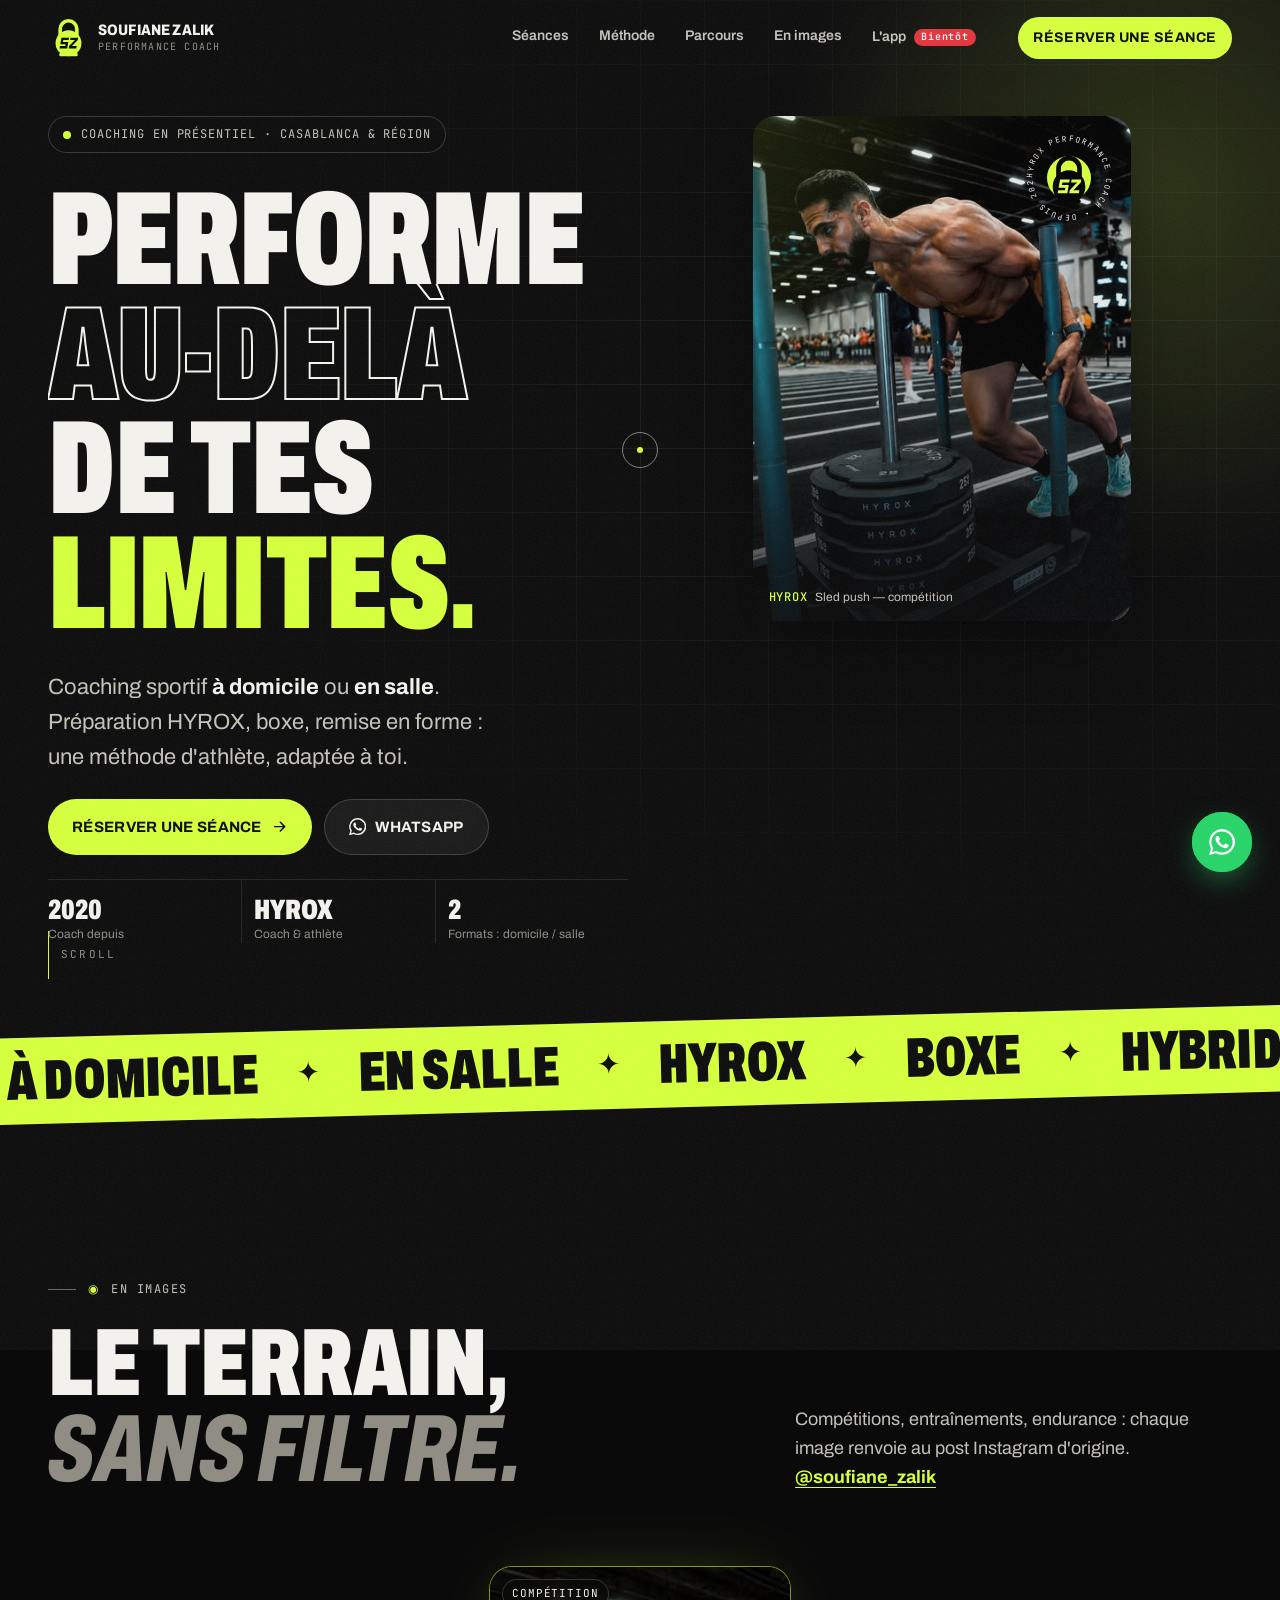
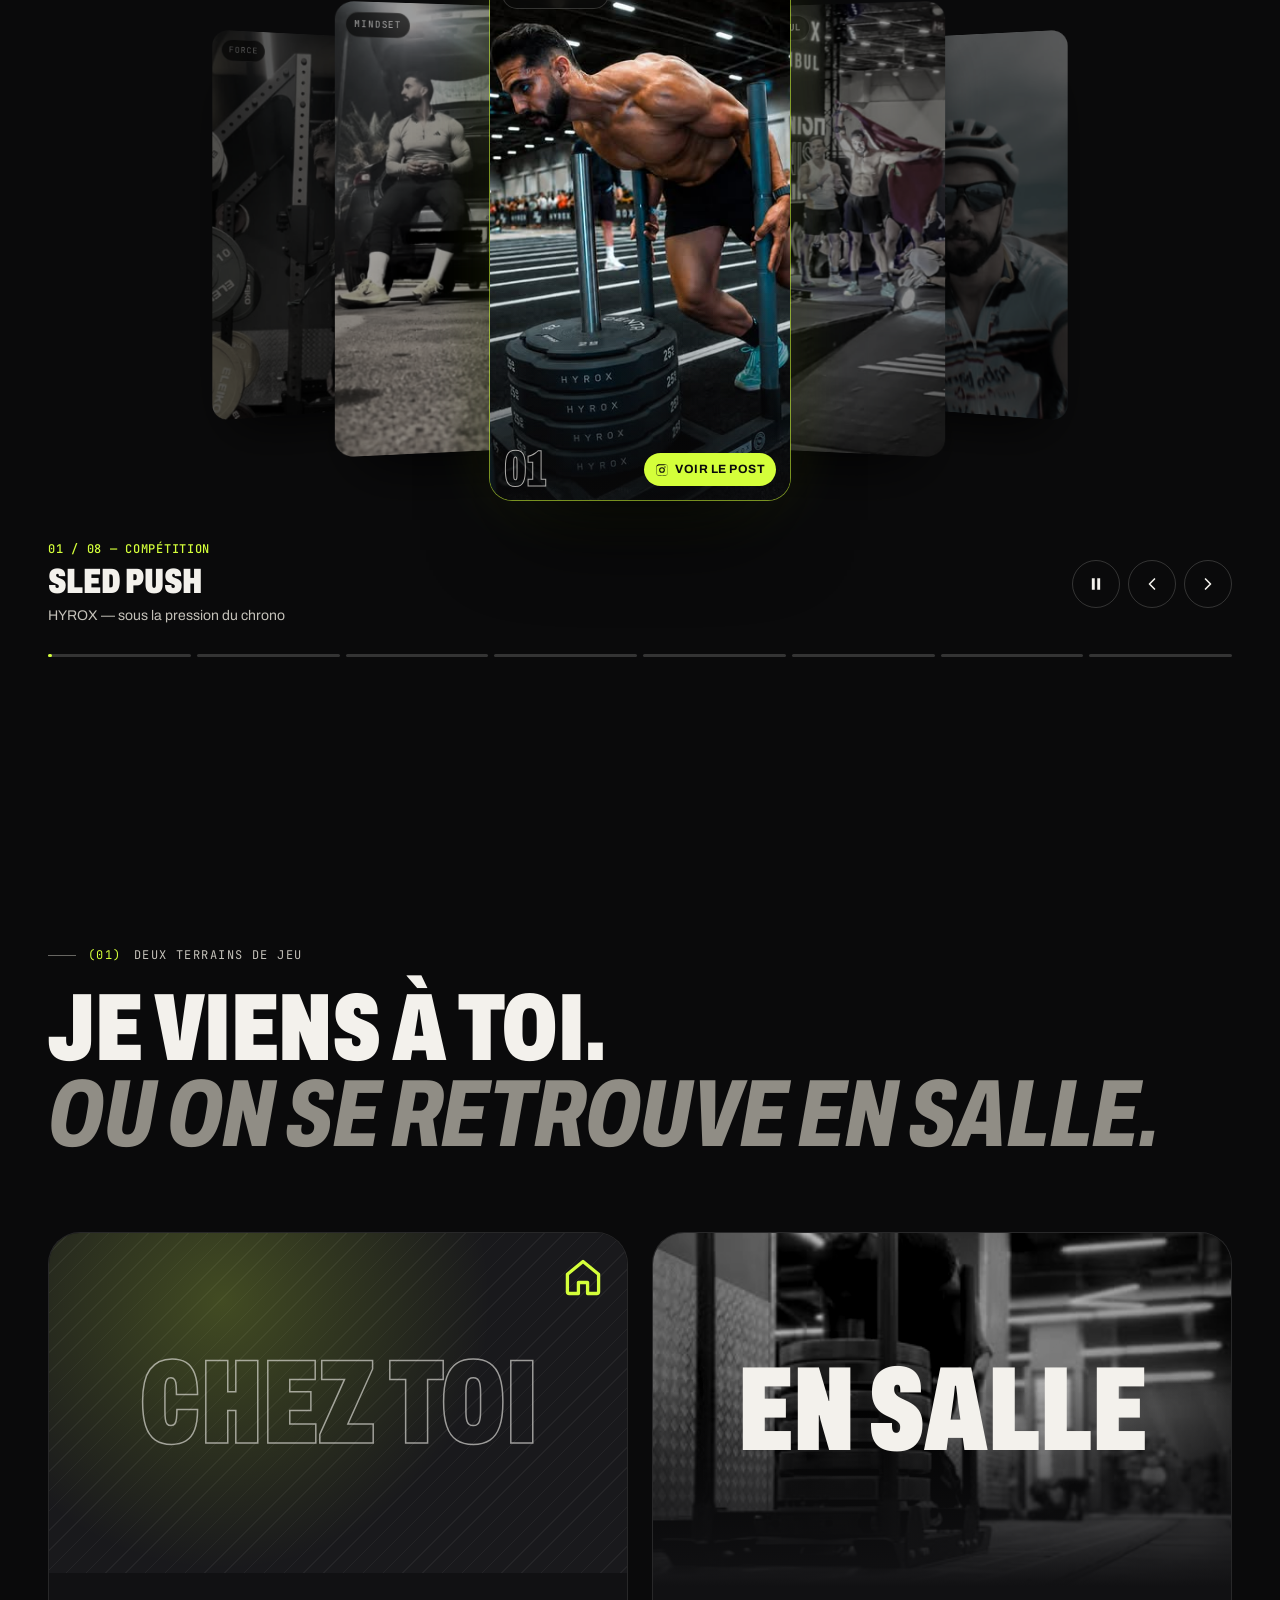
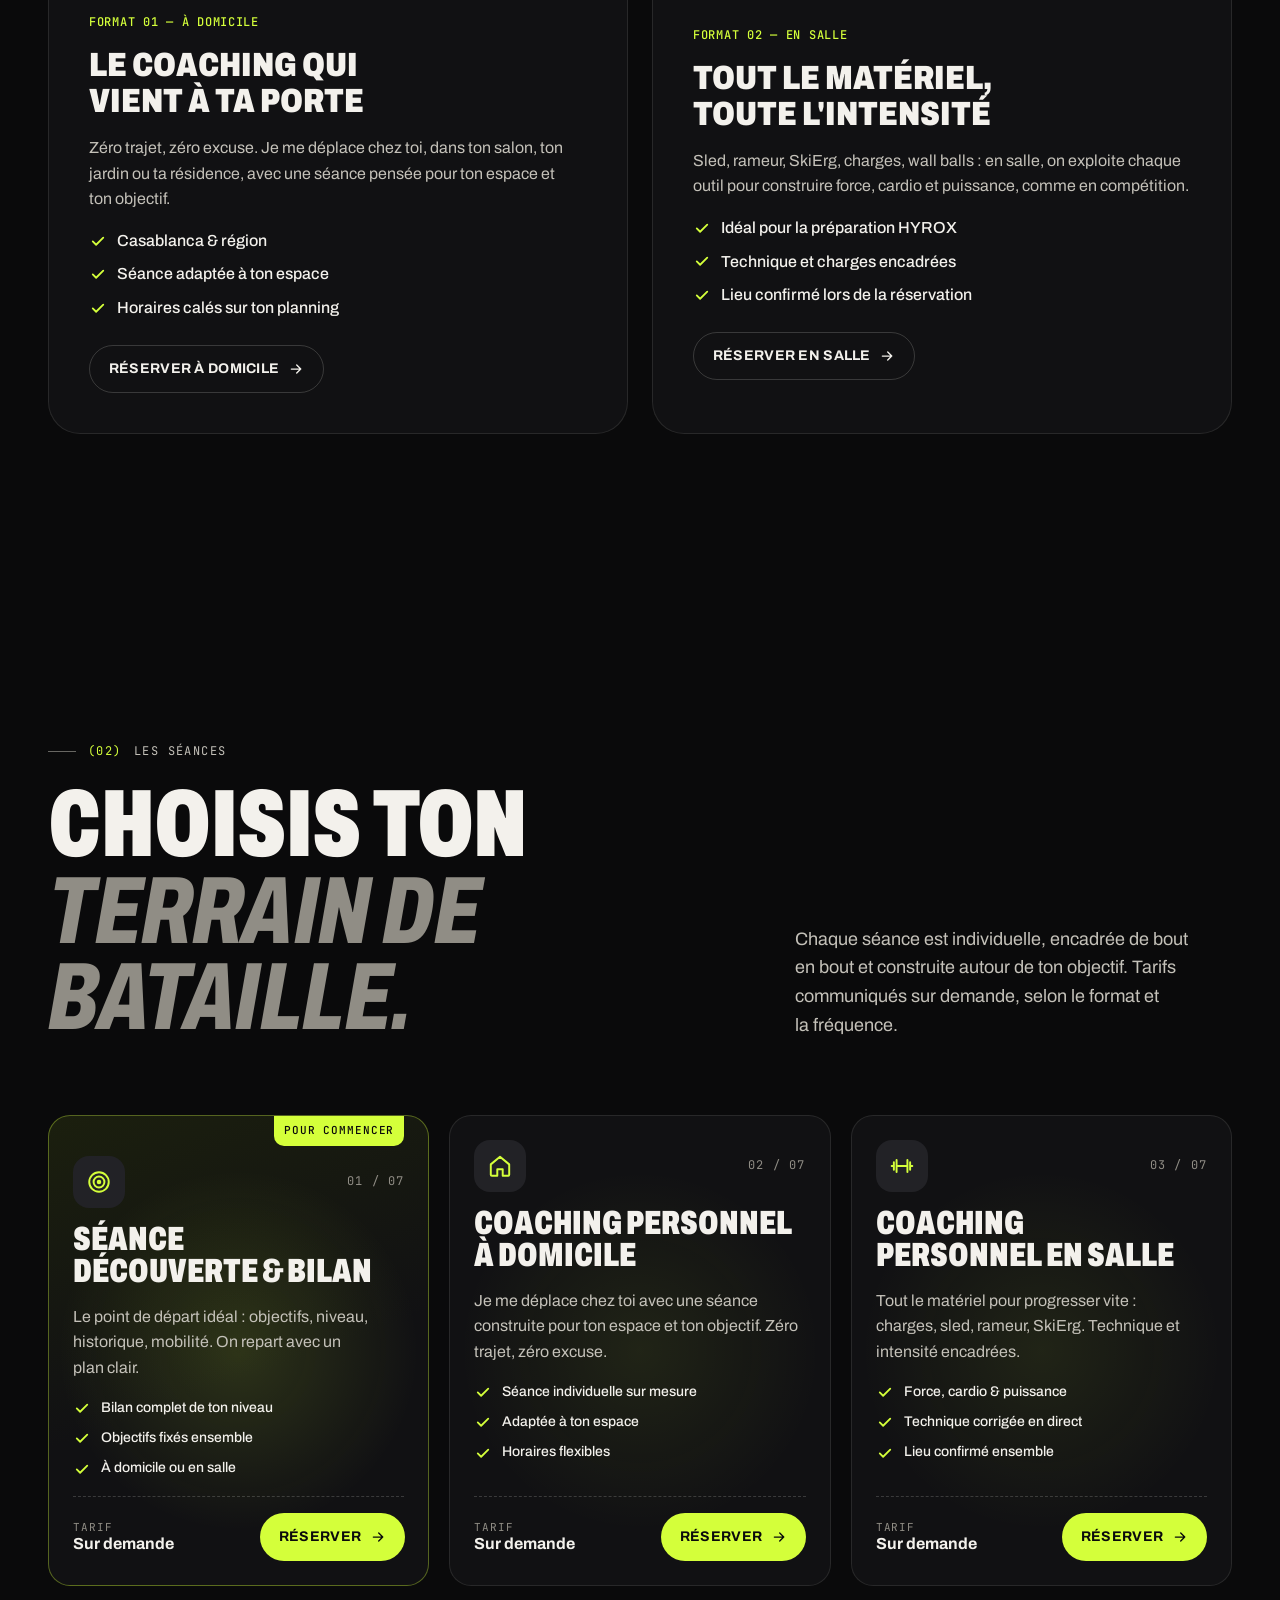
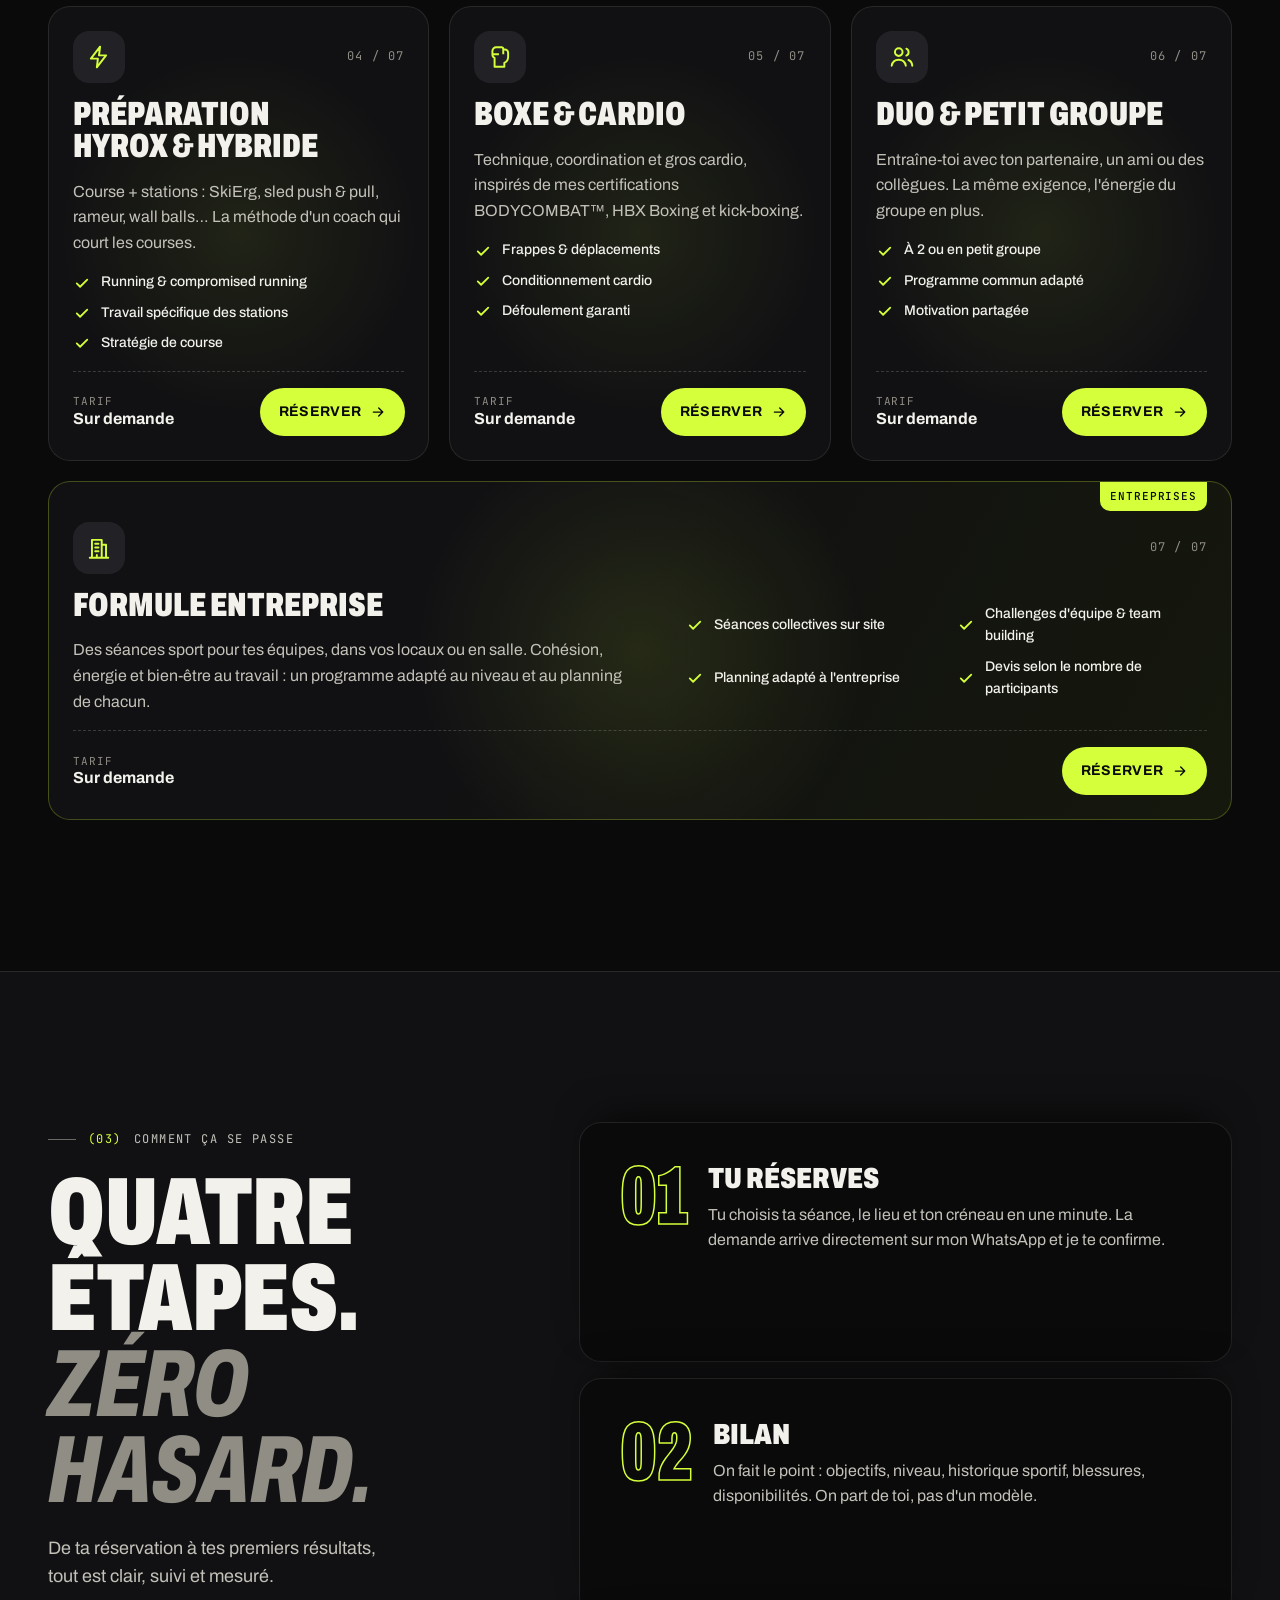
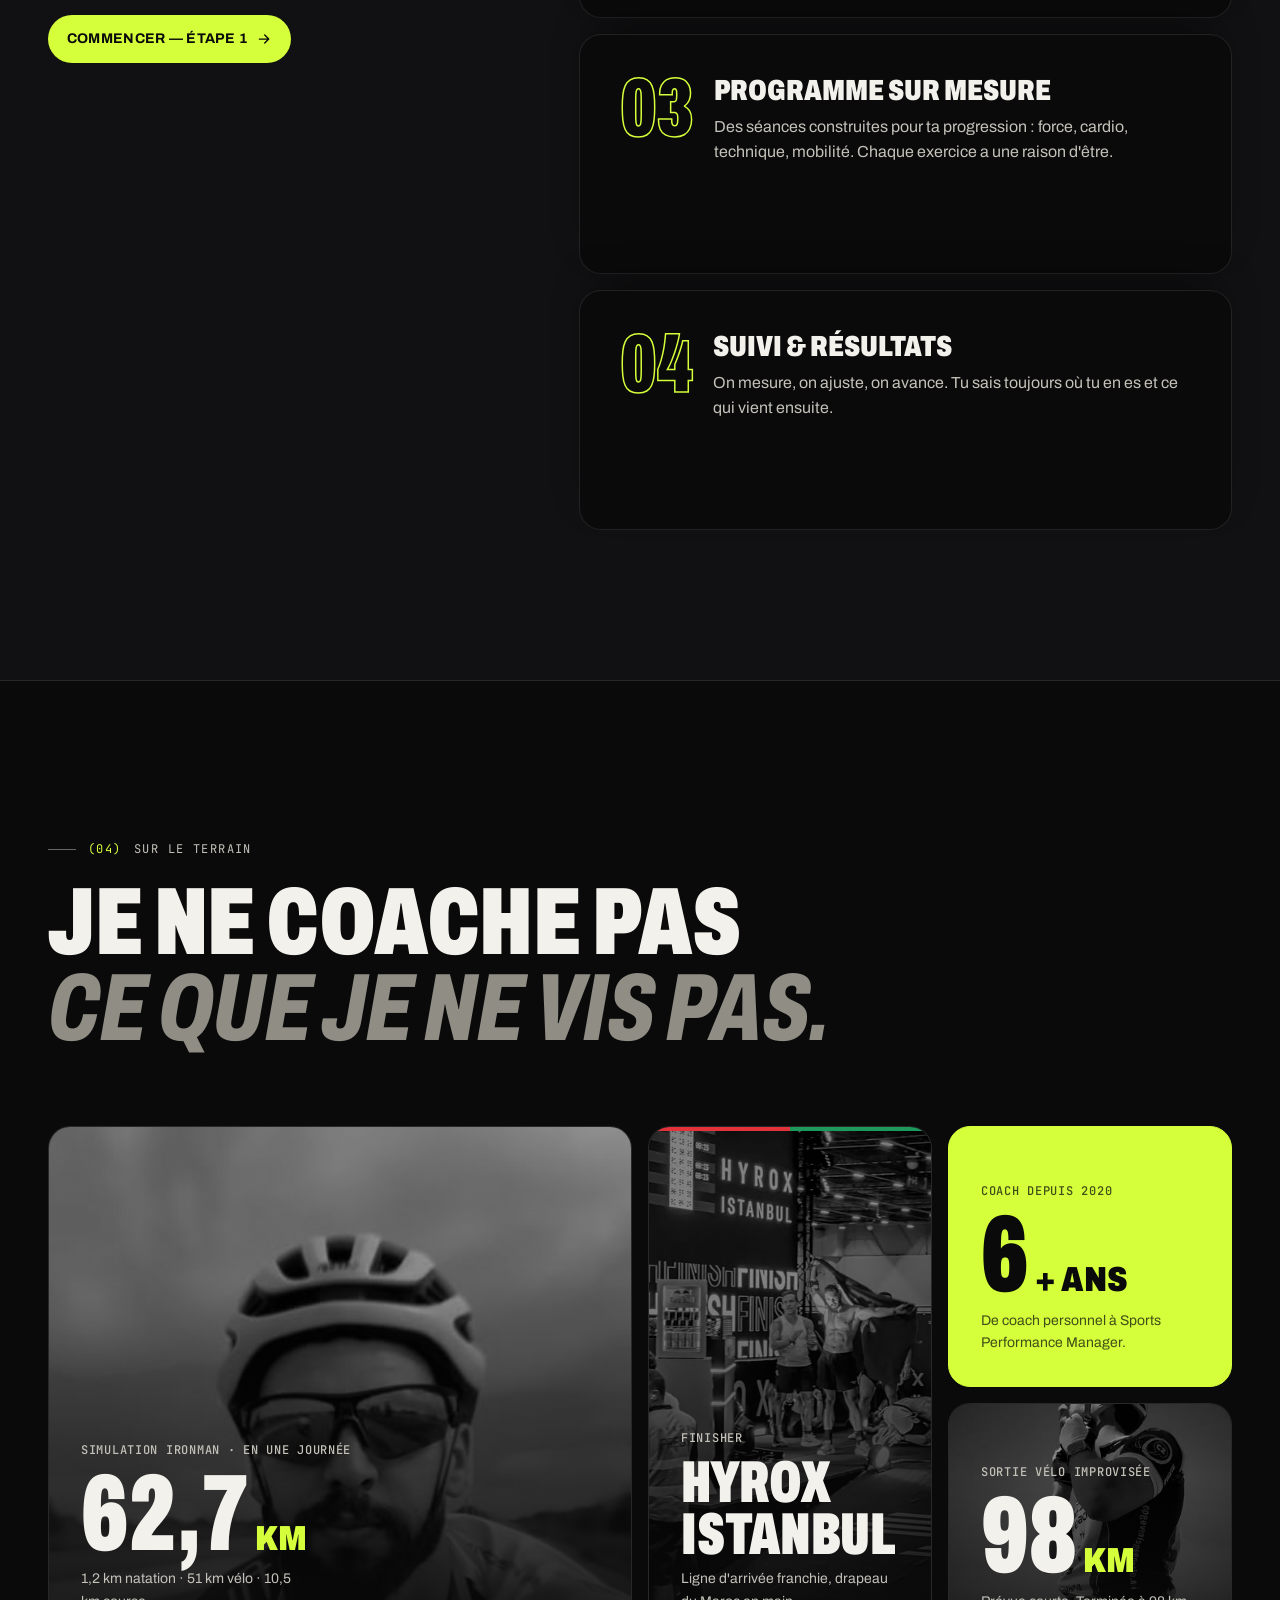
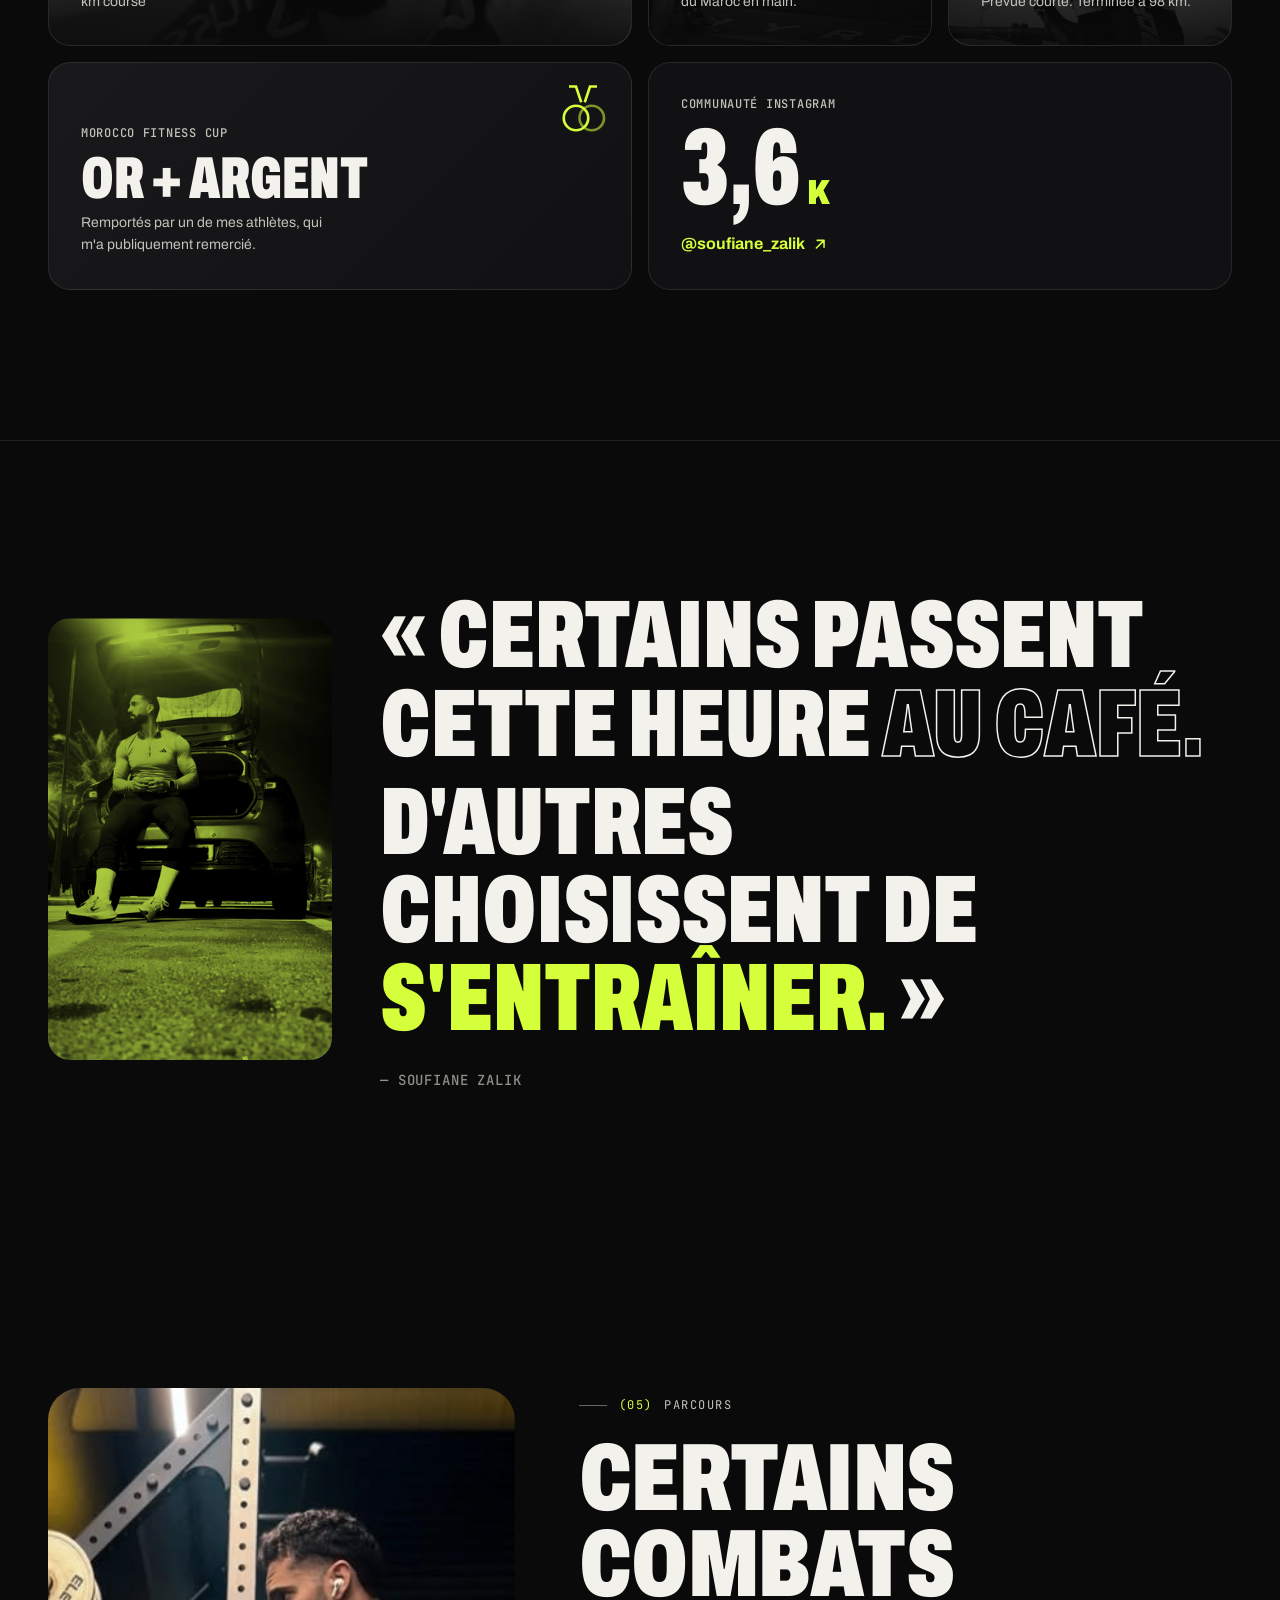
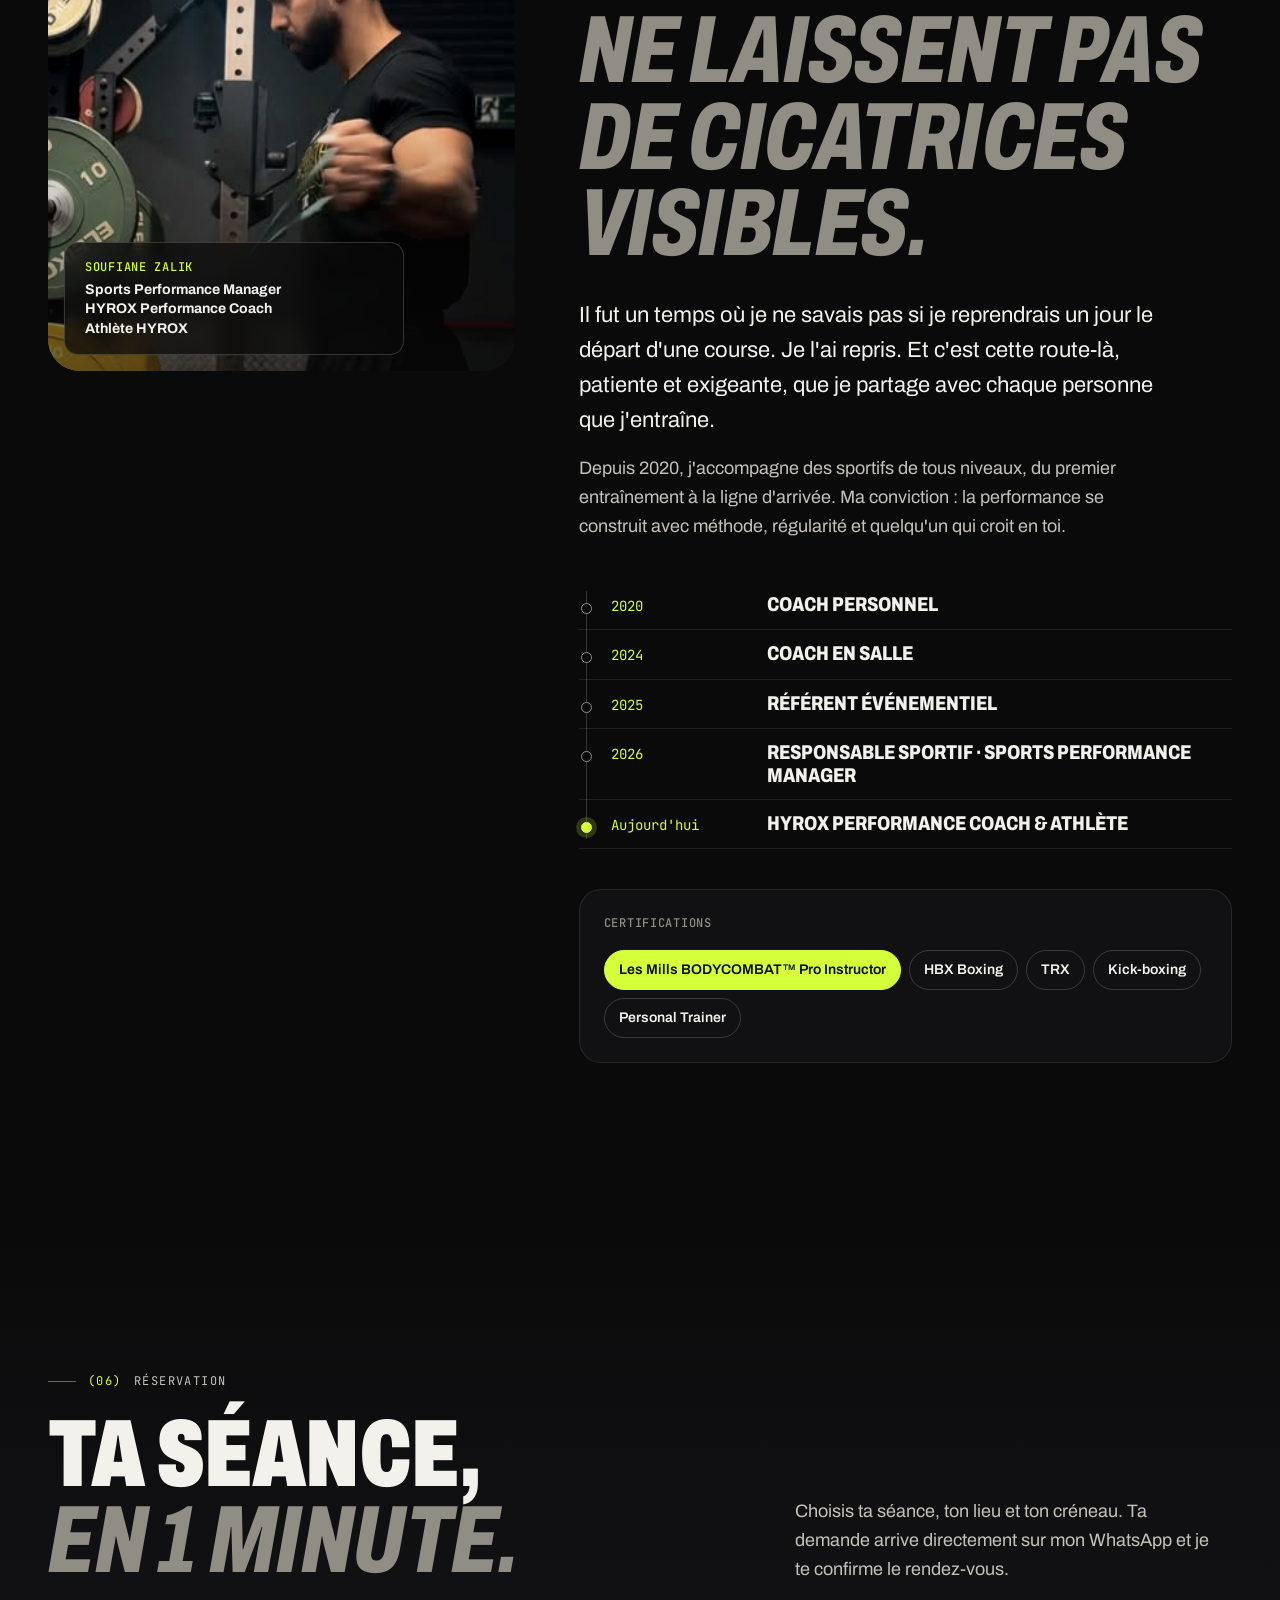
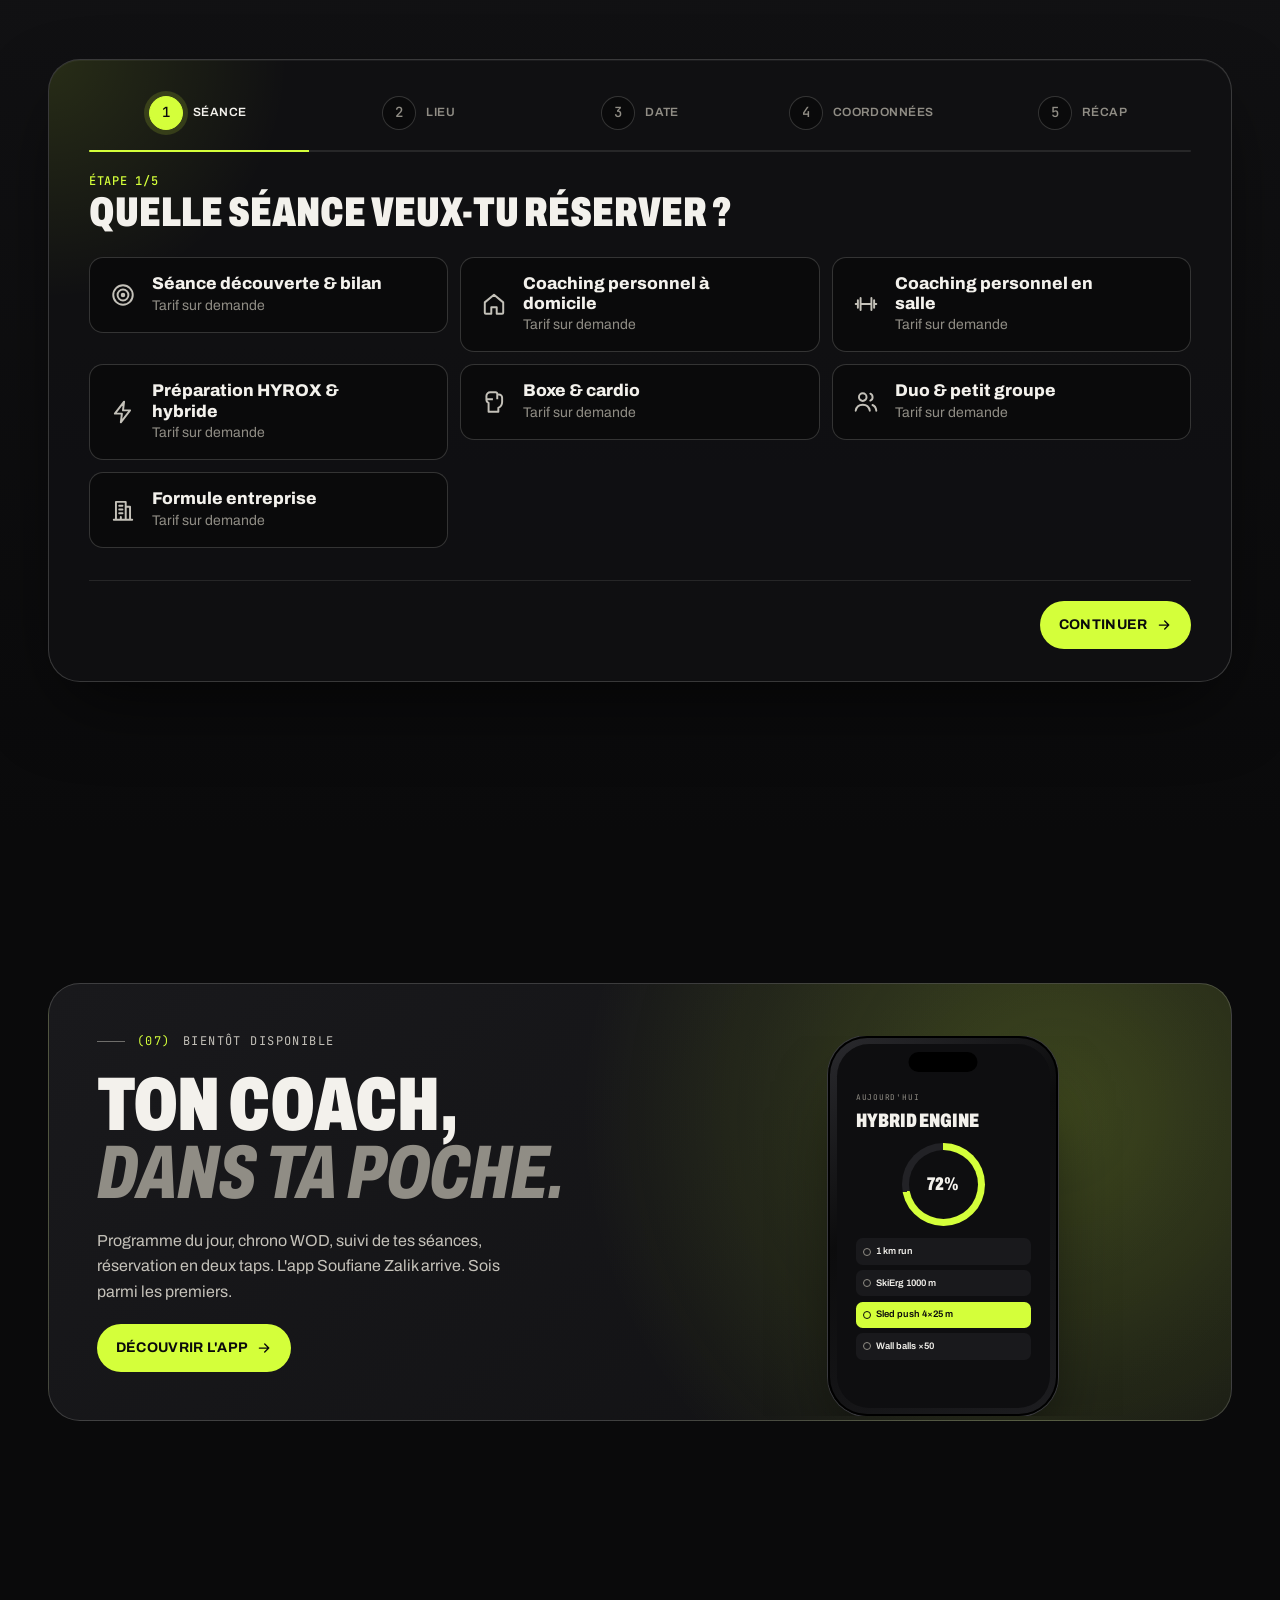
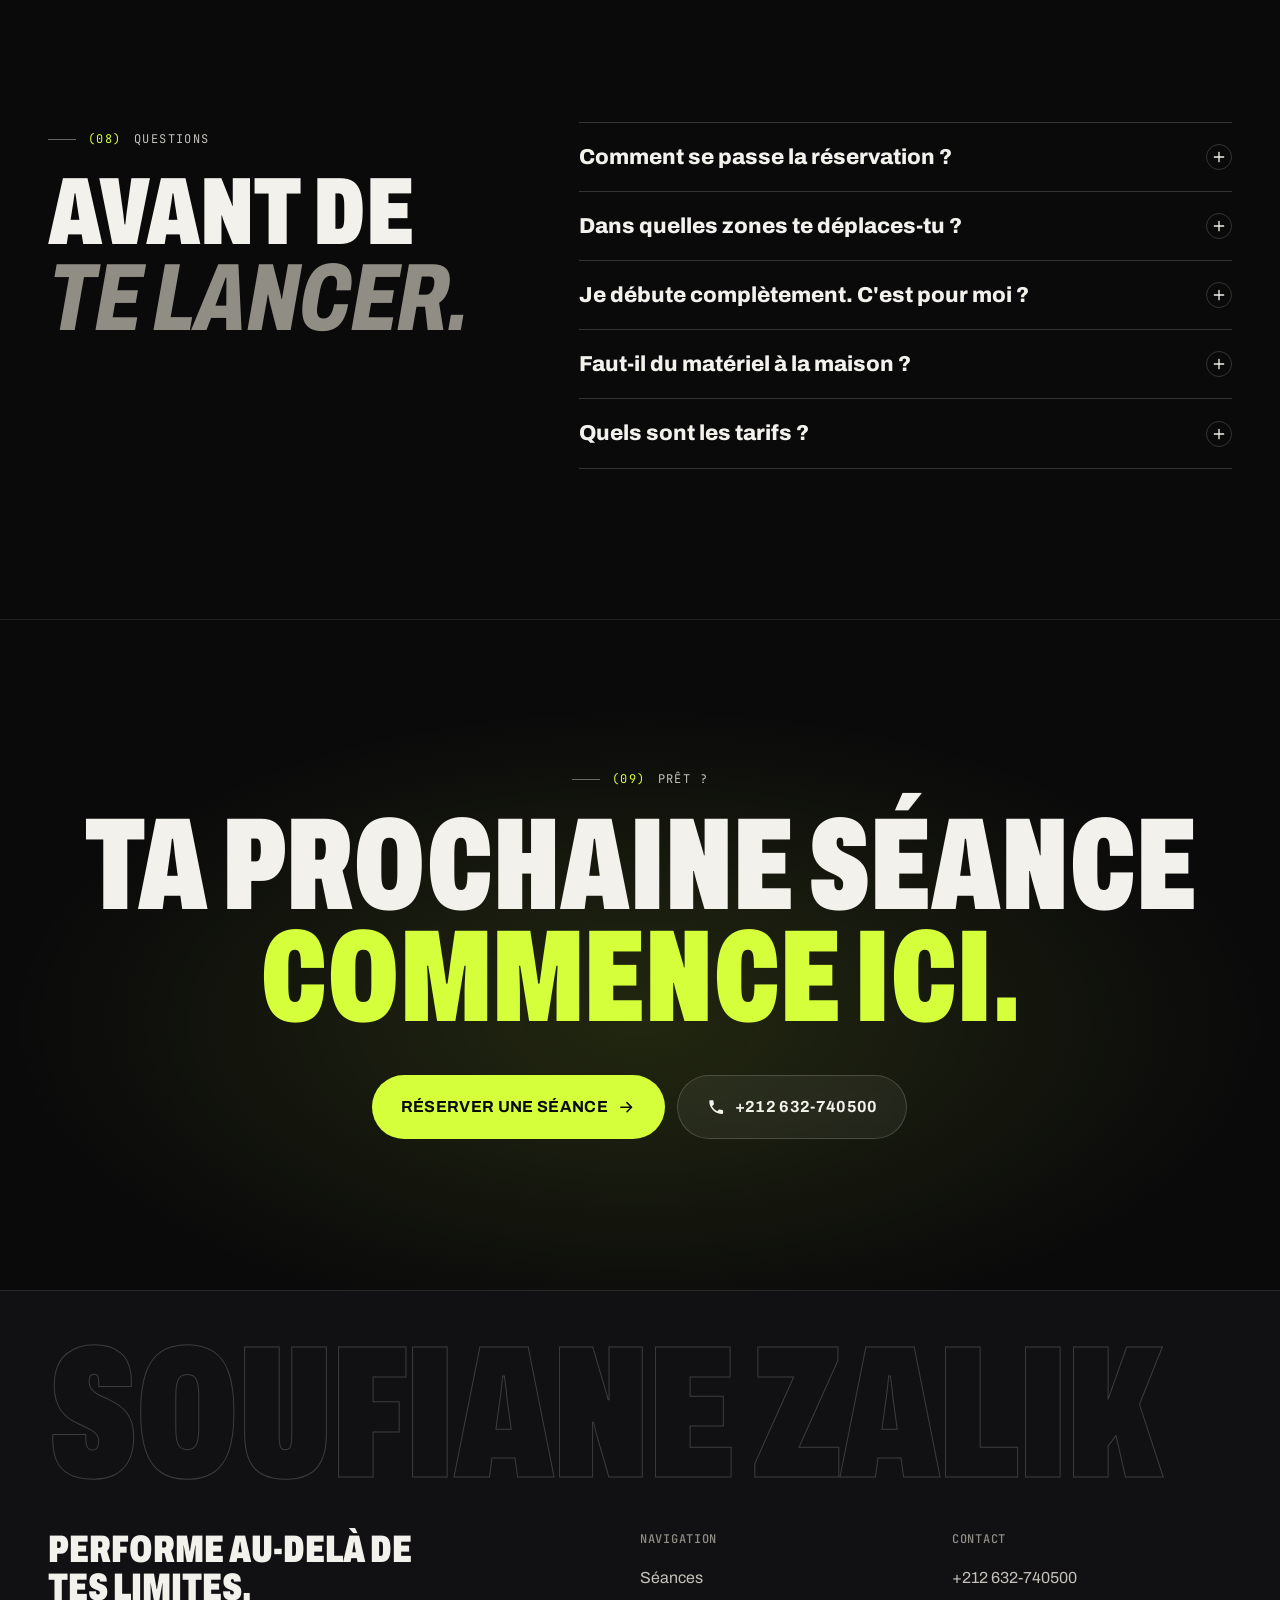
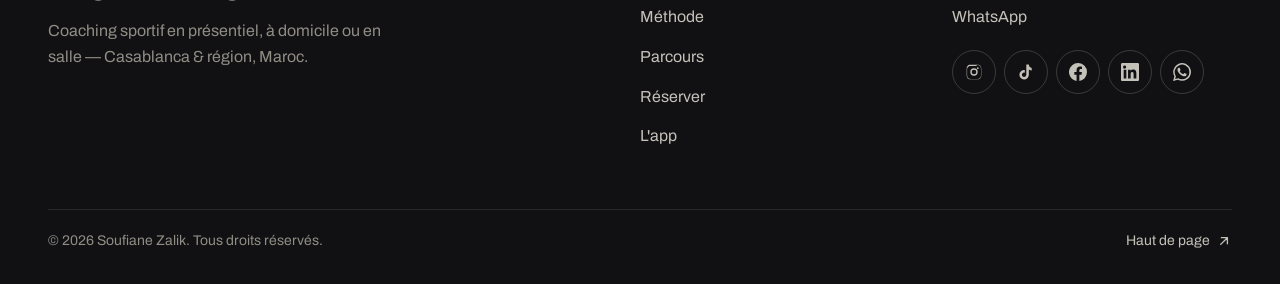
==== commit 0c4ec1e0: "Ajoute la formule entreprise et retire les emojis des messages WhatsApp Co-Authored-By: Claude Opus " ====
--- a/index.html
+++ b/index.html
@@ -80,7 +80,8 @@
             { "@type": "Offer", "itemOffered": { "@type": "Service", "name": "Préparation HYROX & hybride" } },
             { "@type": "Offer", "itemOffered": { "@type": "Service", "name": "Boxe & cardio" } },
             { "@type": "Offer", "itemOffered": { "@type": "Service", "name": "Coaching duo & petit groupe" } },
-            { "@type": "Offer", "itemOffered": { "@type": "Service", "name": "Séance découverte & bilan" } }
+            { "@type": "Offer", "itemOffered": { "@type": "Service", "name": "Séance découverte & bilan" } },
+            { "@type": "Offer", "itemOffered": { "@type": "Service", "name": "Formule entreprise — sport en entreprise" } }
           ]
         }
       }
@@ -105,7 +106,8 @@
     <symbol id="i-chev-r" viewBox="0 0 24 24"><path fill="none" stroke="currentColor" stroke-width="2" stroke-linecap="round" stroke-linejoin="round" d="m9 6 6 6-6 6"/></symbol>
     <symbol id="i-check" viewBox="0 0 24 24"><path fill="none" stroke="currentColor" stroke-width="2.4" stroke-linecap="round" stroke-linejoin="round" d="m5 12.5 4.5 4.5L19 7.5"/></symbol>
     <symbol id="i-home" viewBox="0 0 24 24"><path fill="none" stroke="currentColor" stroke-width="1.8" stroke-linejoin="round" d="M3.5 10.5 12 3.5l8.5 7V20a1 1 0 0 1-1 1h-5v-6h-5v6h-5a1 1 0 0 1-1-1z"/></symbol>
-    <symbol id="i-dumbbell" viewBox="0 0 24 24"><path fill="none" stroke="currentColor" stroke-width="1.8" stroke-linecap="round" d="M2.5 12h2M19.5 12h2M7 12h10M4.5 8.5v7M7 6.5v11M17 6.5v11M19.5 8.5v7"/></symbol>
+    <symbol id="i-building" viewBox="0 0 24 24"><path fill="none" stroke="currentColor" stroke-width="1.8" stroke-linecap="round" stroke-linejoin="round" d="M3.5 21h17M5.5 21V4.5h9V21M14.5 9h4v12M8.5 8h3M8.5 11.5h3M8.5 15h3M10 21v-2.5"/></symbol>
+    <symbol id="i-dumbbell"viewBox="0 0 24 24"><path fill="none" stroke="currentColor" stroke-width="1.8" stroke-linecap="round" d="M2.5 12h2M19.5 12h2M7 12h10M4.5 8.5v7M7 6.5v11M17 6.5v11M19.5 8.5v7"/></symbol>
     <symbol id="i-bolt" viewBox="0 0 24 24"><path fill="none" stroke="currentColor" stroke-width="1.8" stroke-linejoin="round" d="M13 2.5 4.5 13.5H11L10 21.5l8.5-11H12z"/></symbol>
     <symbol id="i-glove" viewBox="0 0 24 24"><path fill="none" stroke="currentColor" stroke-width="1.8" stroke-linejoin="round" d="M7 21h9v-3.5c2-1 3.5-3 3.5-5.5V8a3 3 0 0 0-3-3h-1.5V4.5A1.5 1.5 0 0 0 13.5 3h-5A3.5 3.5 0 0 0 5 6.5V10a3 3 0 0 0 2 2.8V21zM15 5v4.5M5.2 9.5H11"/></symbol>
     <symbol id="i-users" viewBox="0 0 24 24"><path fill="none" stroke="currentColor" stroke-width="1.8" stroke-linecap="round" d="M9 11a3.5 3.5 0 1 0 0-7 3.5 3.5 0 0 0 0 7zM2.5 20c.6-3.4 3.200-5.500 6.5-5.500s5.9 2.100 6.5 5.500M16 4.3a3.5 3.5 0 0 1 0 6.400M18 14.800c1.900.7 3.200 2.500 3.500 5.200"/></symbol>
@@ -464,7 +466,7 @@
             <!-- STEP 2 -->
             <fieldset class="wz-step" data-step="2" hidden>
               <legend class="wz-step__title" tabindex="-1"><span class="mono">Étape 2/5</span>Où se déroule la séance&nbsp;?</legend>
-              <div class="choice-grid choice-grid--2">
+              <div class="choice-grid">
                 <label class="choice choice--lg">
                   <input type="radio" name="lieu" value="domicile" />
                   <span class="choice__box">
@@ -483,6 +485,15 @@
                     <span class="choice__tick" aria-hidden="true"><svg><use href="#i-check"/></svg></span>
                   </span>
                 </label>
+                <label class="choice choice--lg">
+                  <input type="radio" name="lieu" value="entreprise" />
+                  <span class="choice__box">
+                    <svg class="choice__ico" aria-hidden="true"><use href="#i-building"/></svg>
+                    <span class="choice__t">En entreprise</span>
+                    <span class="choice__d">Séances pour tes équipes, sur site.</span>
+                    <span class="choice__tick" aria-hidden="true"><svg><use href="#i-check"/></svg></span>
+                  </span>
+                </label>
               </div>
               <p class="wz-error" id="err-lieu" role="alert"></p>
 
@@ -502,6 +513,21 @@
                 <div class="field field--full">
                   <label for="f-salle">Ta salle (facultatif)</label>
                   <input id="f-salle" name="salle" type="text" placeholder="Si tu as déjà une salle, indique-la. Sinon, on en parle ensemble." />
+                </div>
+              </div>
+              <div class="wz-sub" id="wzCompany" hidden>
+                <div class="field field--full">
+                  <label for="f-societe">Entreprise <span aria-hidden="true">*</span></label>
+                  <input id="f-societe" name="societe" type="text" autocomplete="organization" placeholder="Nom de l'entreprise" aria-describedby="err-societe" />
+                  <p class="wz-error" id="err-societe" role="alert"></p>
+                </div>
+                <div class="field">
+                  <label for="f-effectif">Nombre de participants</label>
+                  <input id="f-effectif" name="effectif" type="number" min="1" inputmode="numeric" placeholder="Ex. 12" />
+                </div>
+                <div class="field">
+                  <label for="f-ville-ent">Ville</label>
+                  <input id="f-ville-ent" name="villeEnt" type="text" autocomplete="address-level2" placeholder="Ex. Casablanca" />
                 </div>
               </div>
             </fieldset>
--- a/styles.css
+++ b/styles.css
@@ -530,6 +530,19 @@
 .offer__badge { position: absolute; top: 0; right: var(--s6); background: var(--volt); color: var(--volt-ink); font-family: var(--f-mono); font-size: 0.6875rem; letter-spacing: 0.08em; text-transform: uppercase; padding: 6px 10px; border-radius: 0 0 10px 10px; font-weight: 500; }
 .offer--featured { background: radial-gradient(400px circle at var(--mx) var(--my), rgba(212, 255, 58, 0.14), transparent 45%), linear-gradient(160deg, #1b1f0e, var(--bg-2) 55%); border-color: rgba(212, 255, 58, 0.35); }
 .offer--featured .offer__top { padding-top: var(--s4); }
+.offer--wide { border-color: rgba(212, 255, 58, 0.25); background: radial-gradient(500px circle at var(--mx) var(--my), rgba(212, 255, 58, 0.1), transparent 45%), linear-gradient(120deg, var(--bg-2) 40%, #15180c); }
+.offer--wide .offer__top { padding-top: var(--s4); }
+@media (min-width: 700px) {
+  .offer--wide { grid-column: 1 / -1; }
+  .offer--wide .ticks { display: grid; grid-template-columns: repeat(2, 1fr); gap: var(--s2) var(--s5); }
+}
+@media (min-width: 1100px) {
+  .offer--wide { display: grid; grid-template-columns: 1.1fr 1fr; column-gap: var(--s10); row-gap: var(--s4); align-items: start; }
+  .offer--wide .offer__top { grid-column: 1 / -1; }
+  .offer--wide .offer__title, .offer--wide .offer__desc { grid-column: 1; }
+  .offer--wide .ticks { grid-column: 2; grid-row: 2 / span 2; align-self: center; }
+  .offer--wide .offer__foot { grid-column: 1 / -1; }
+}
 
 /* ---------- Méthode ---------- */
 .methode { background: var(--bg-2); border-block: 1px solid var(--line); }
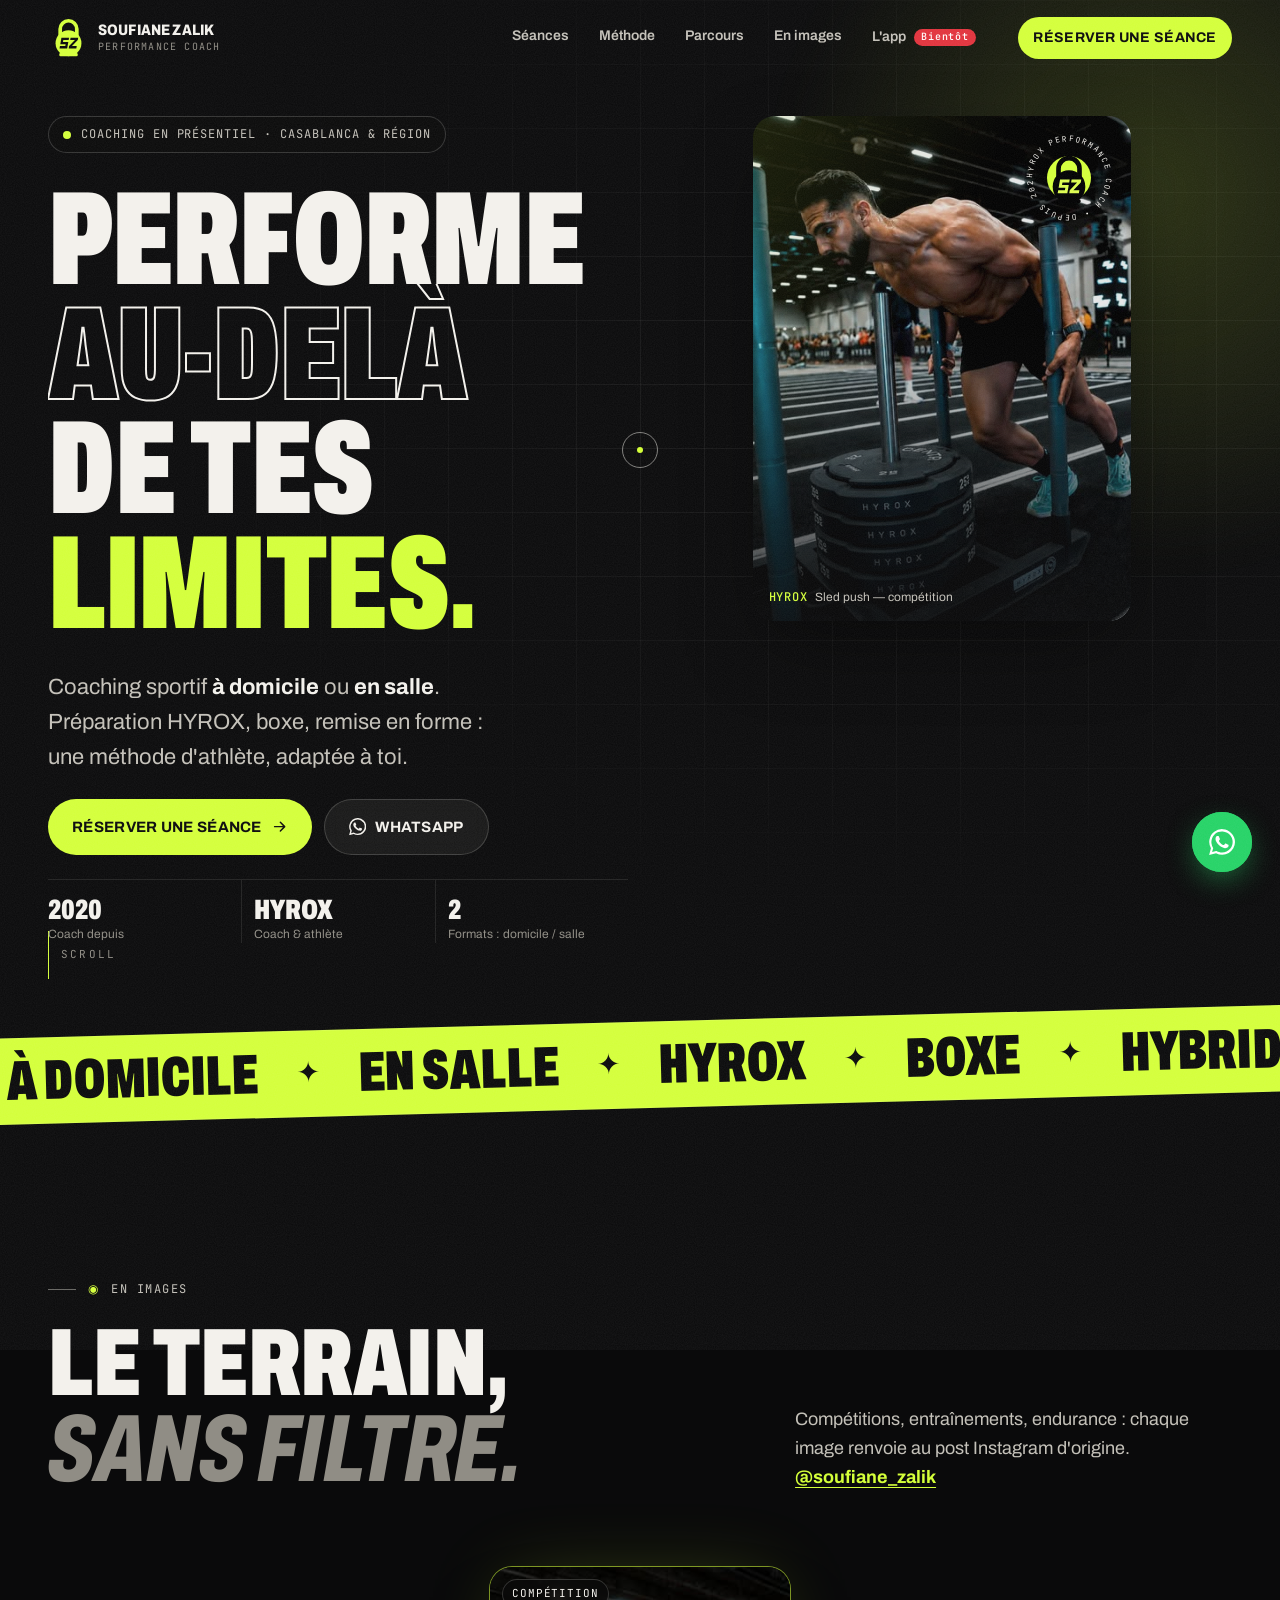
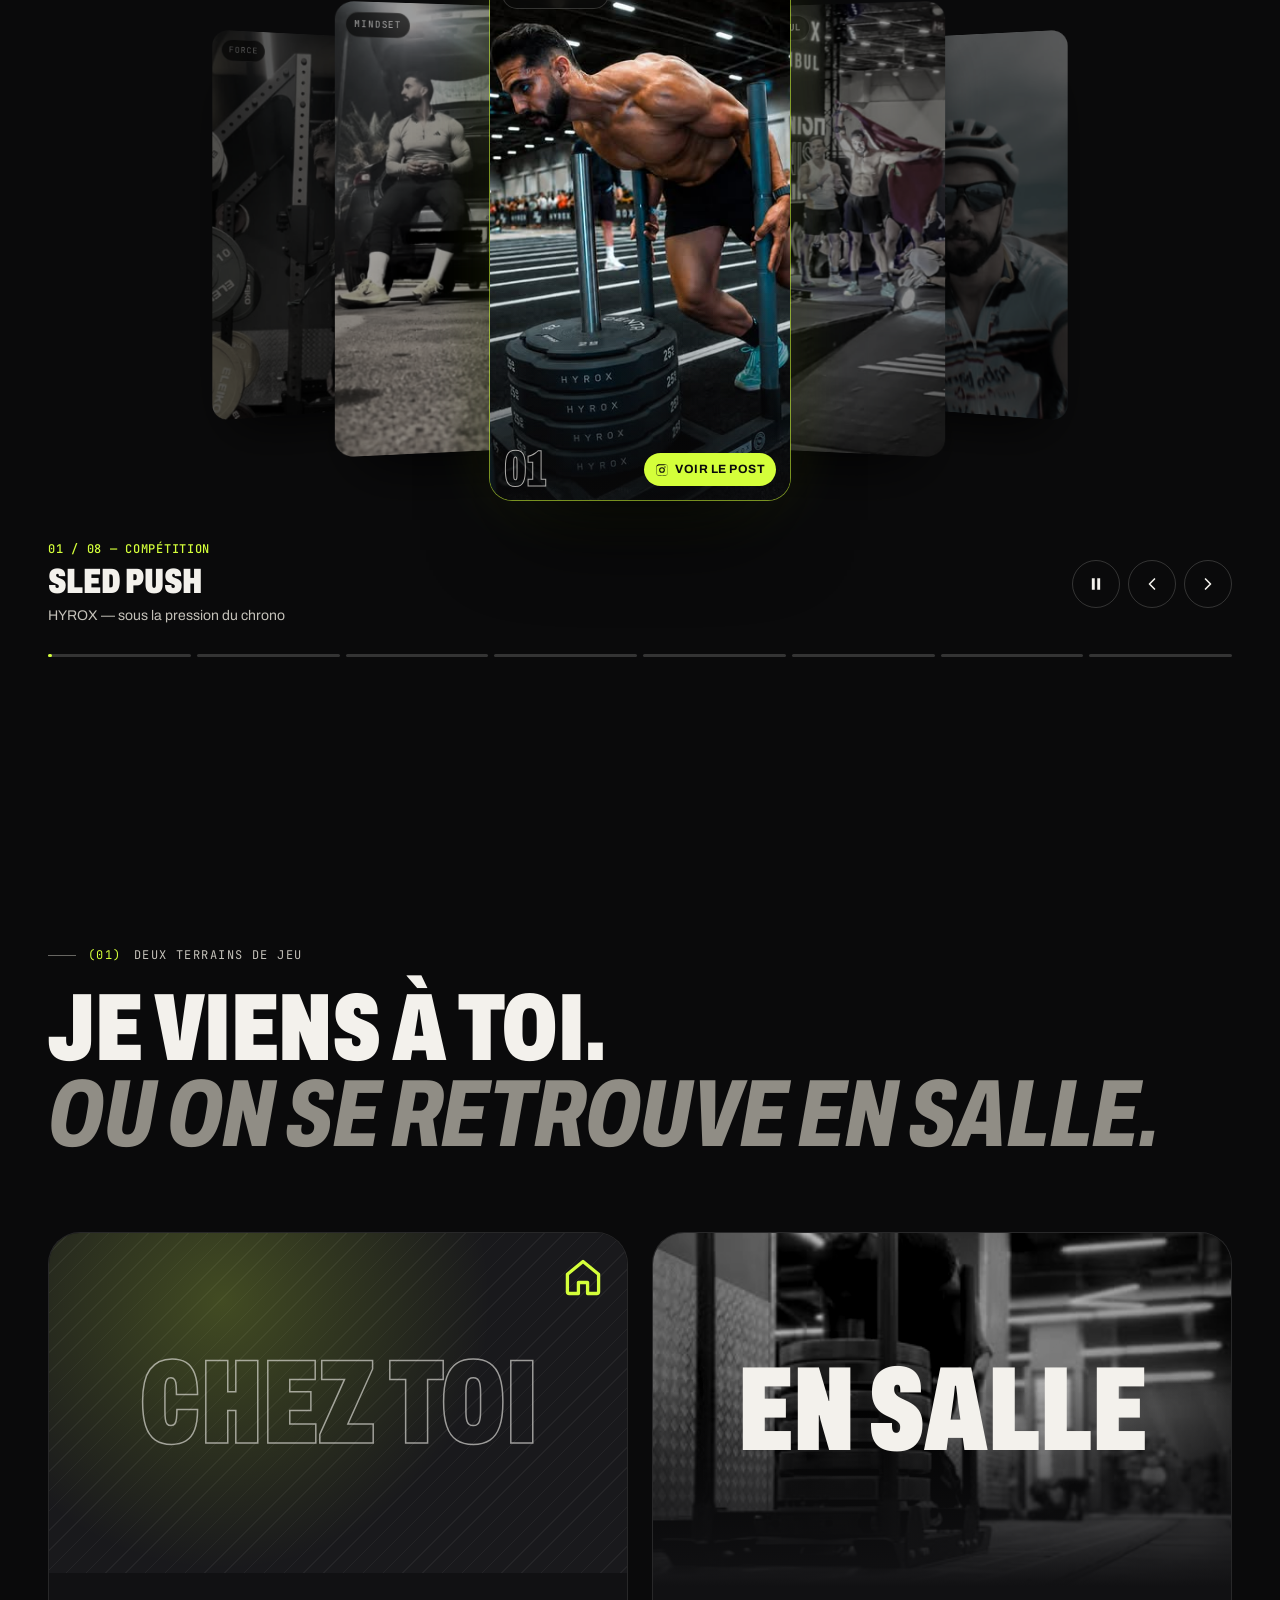
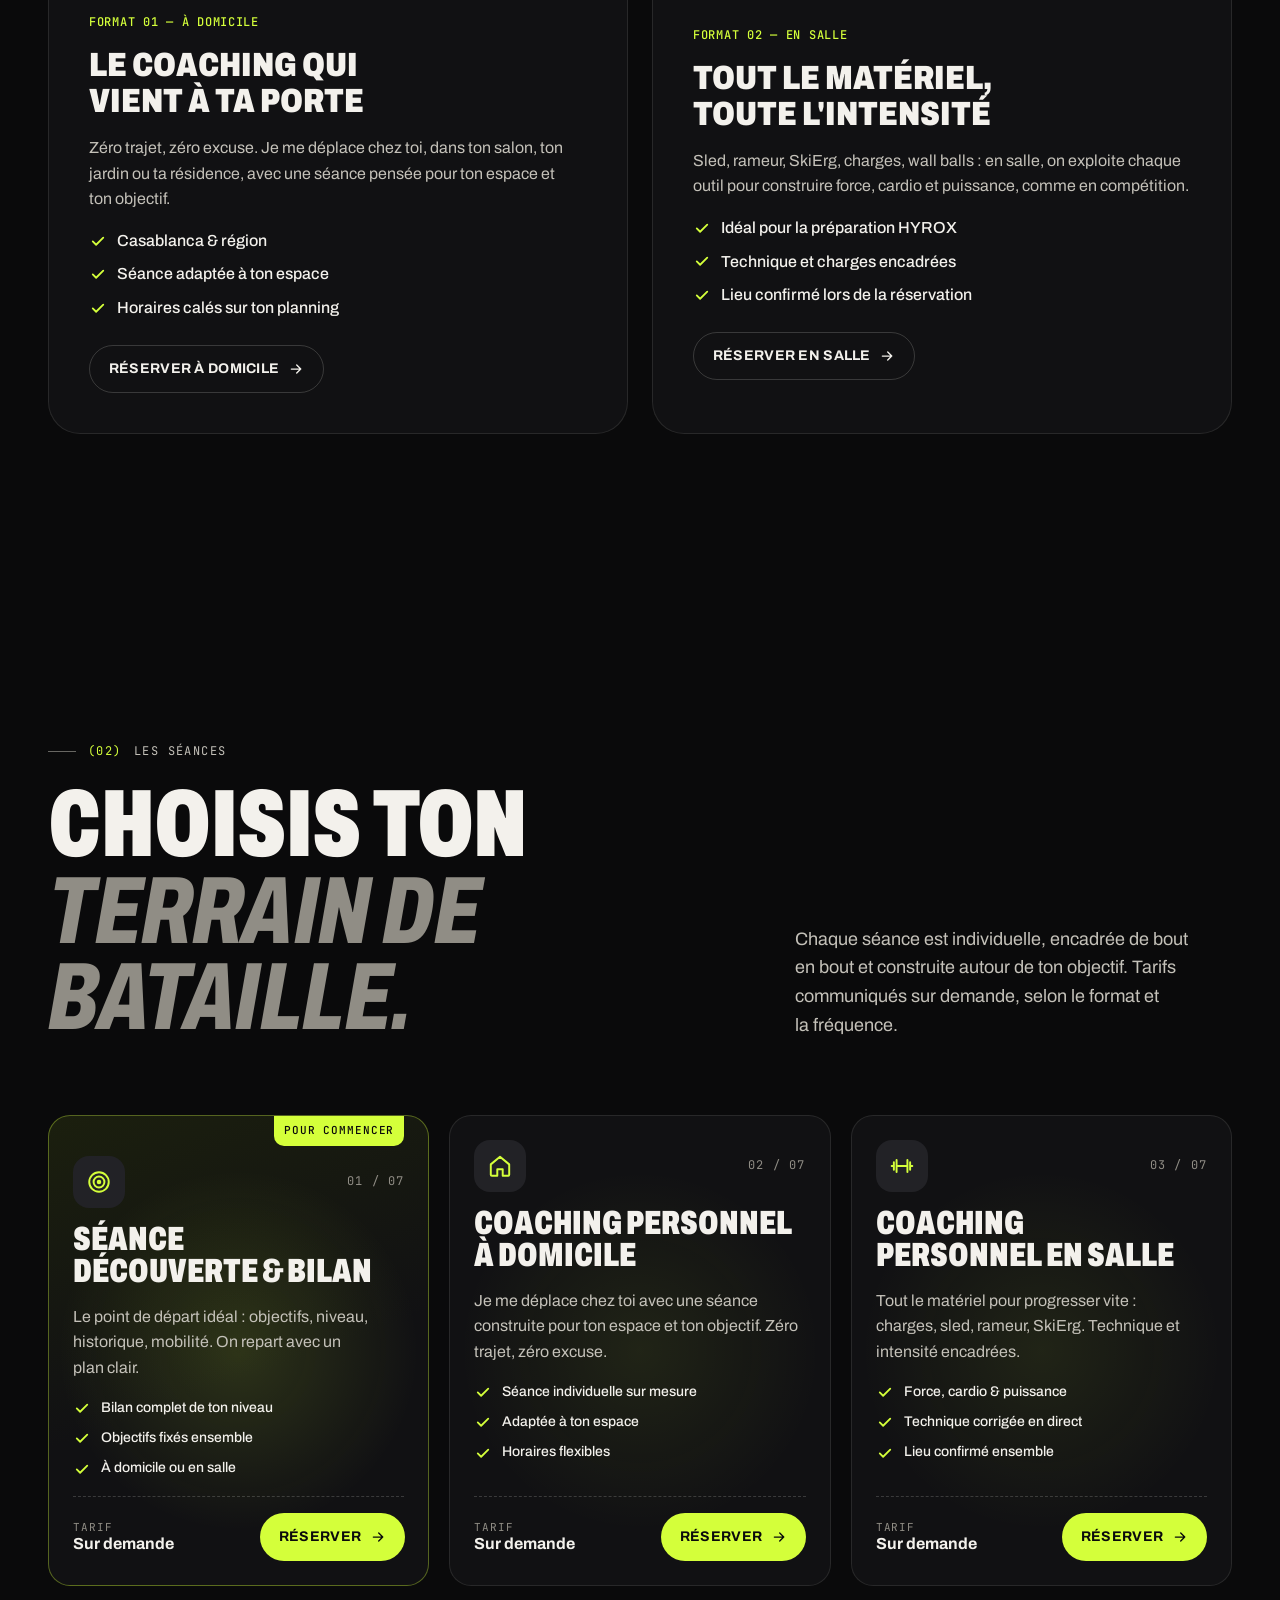
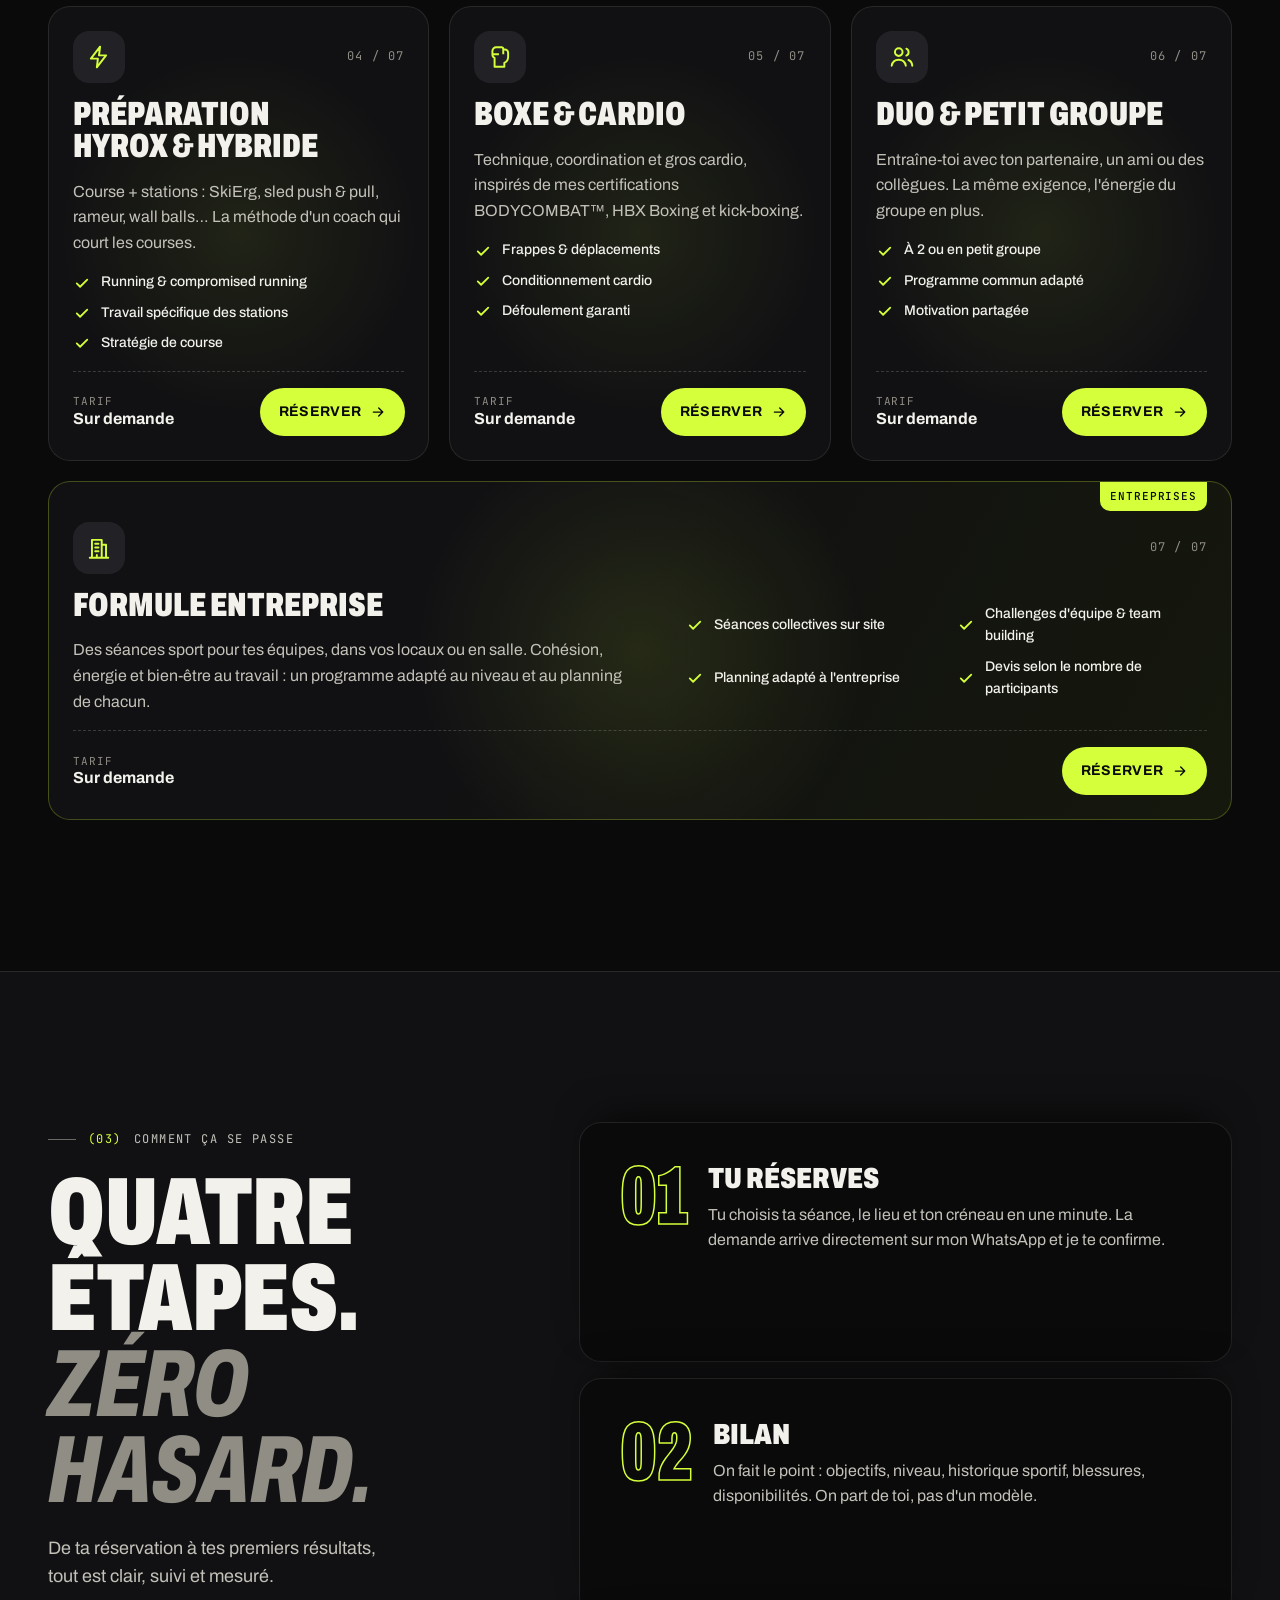
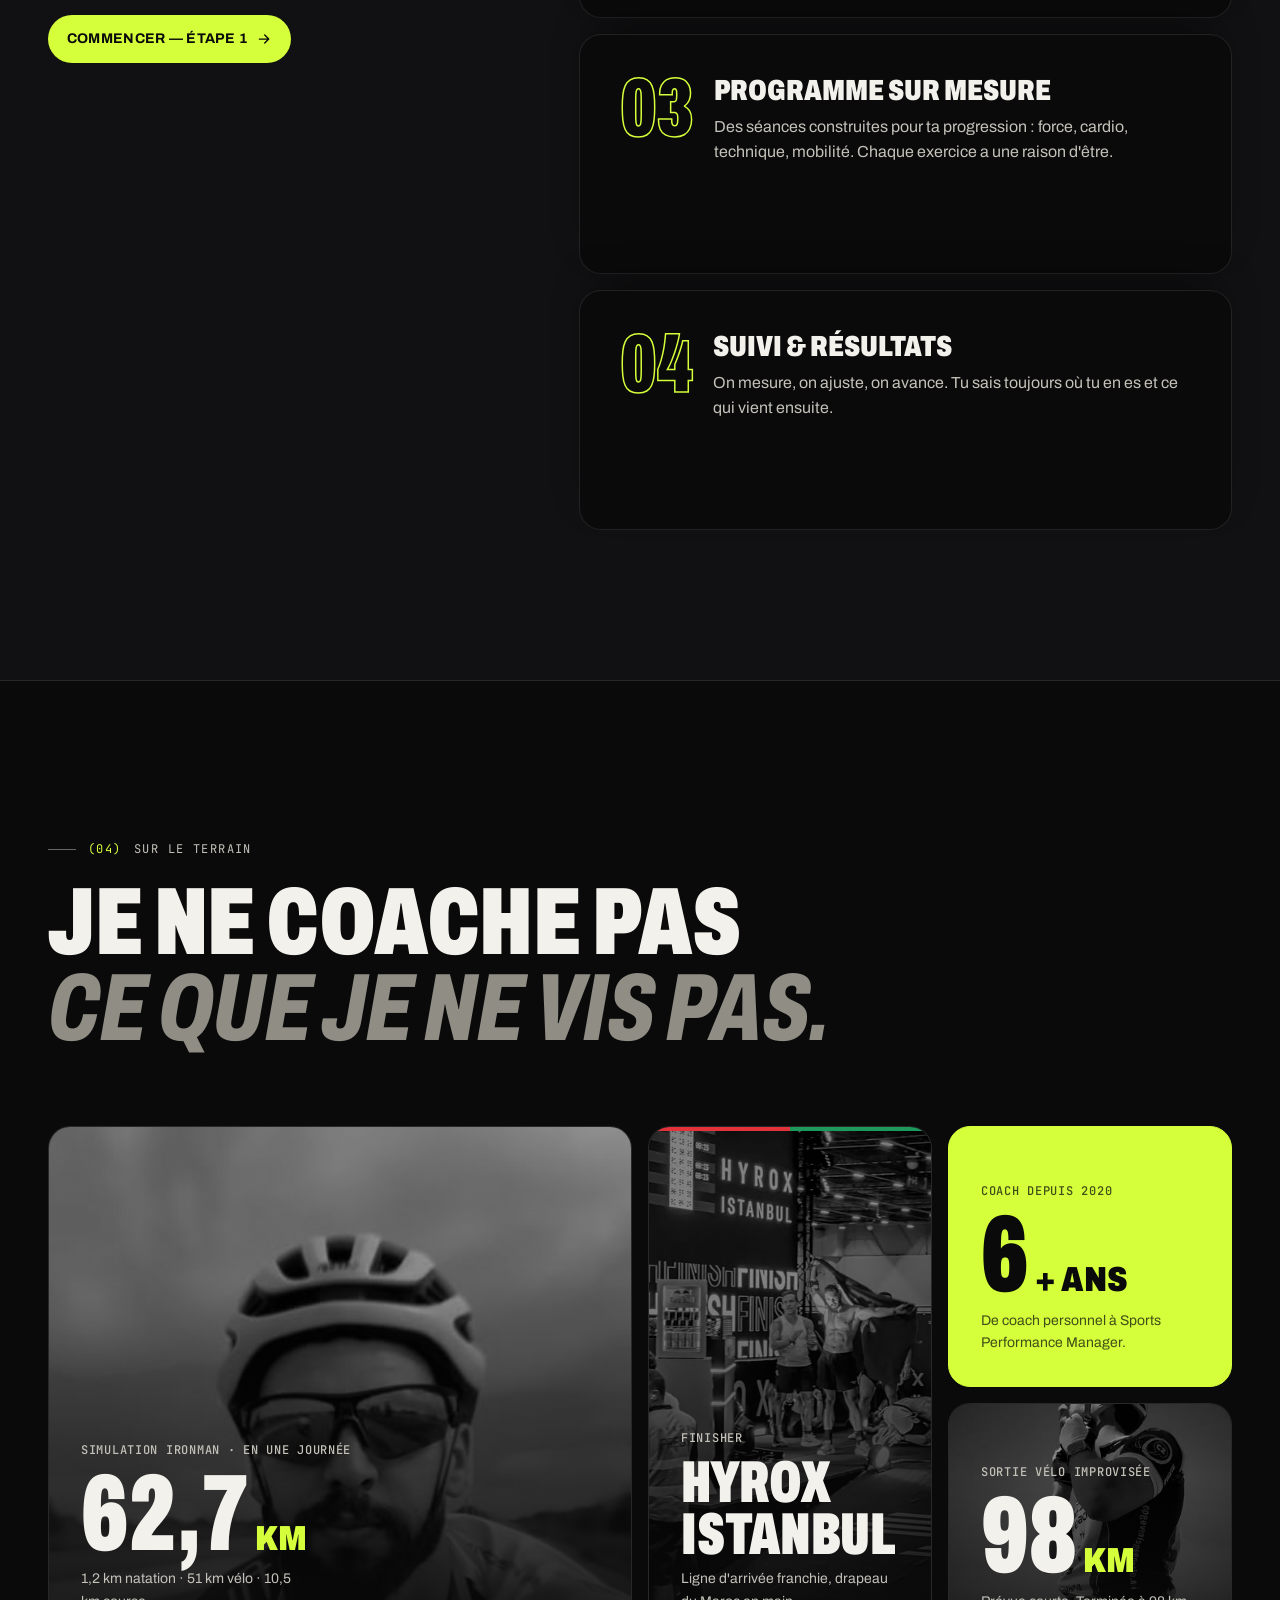
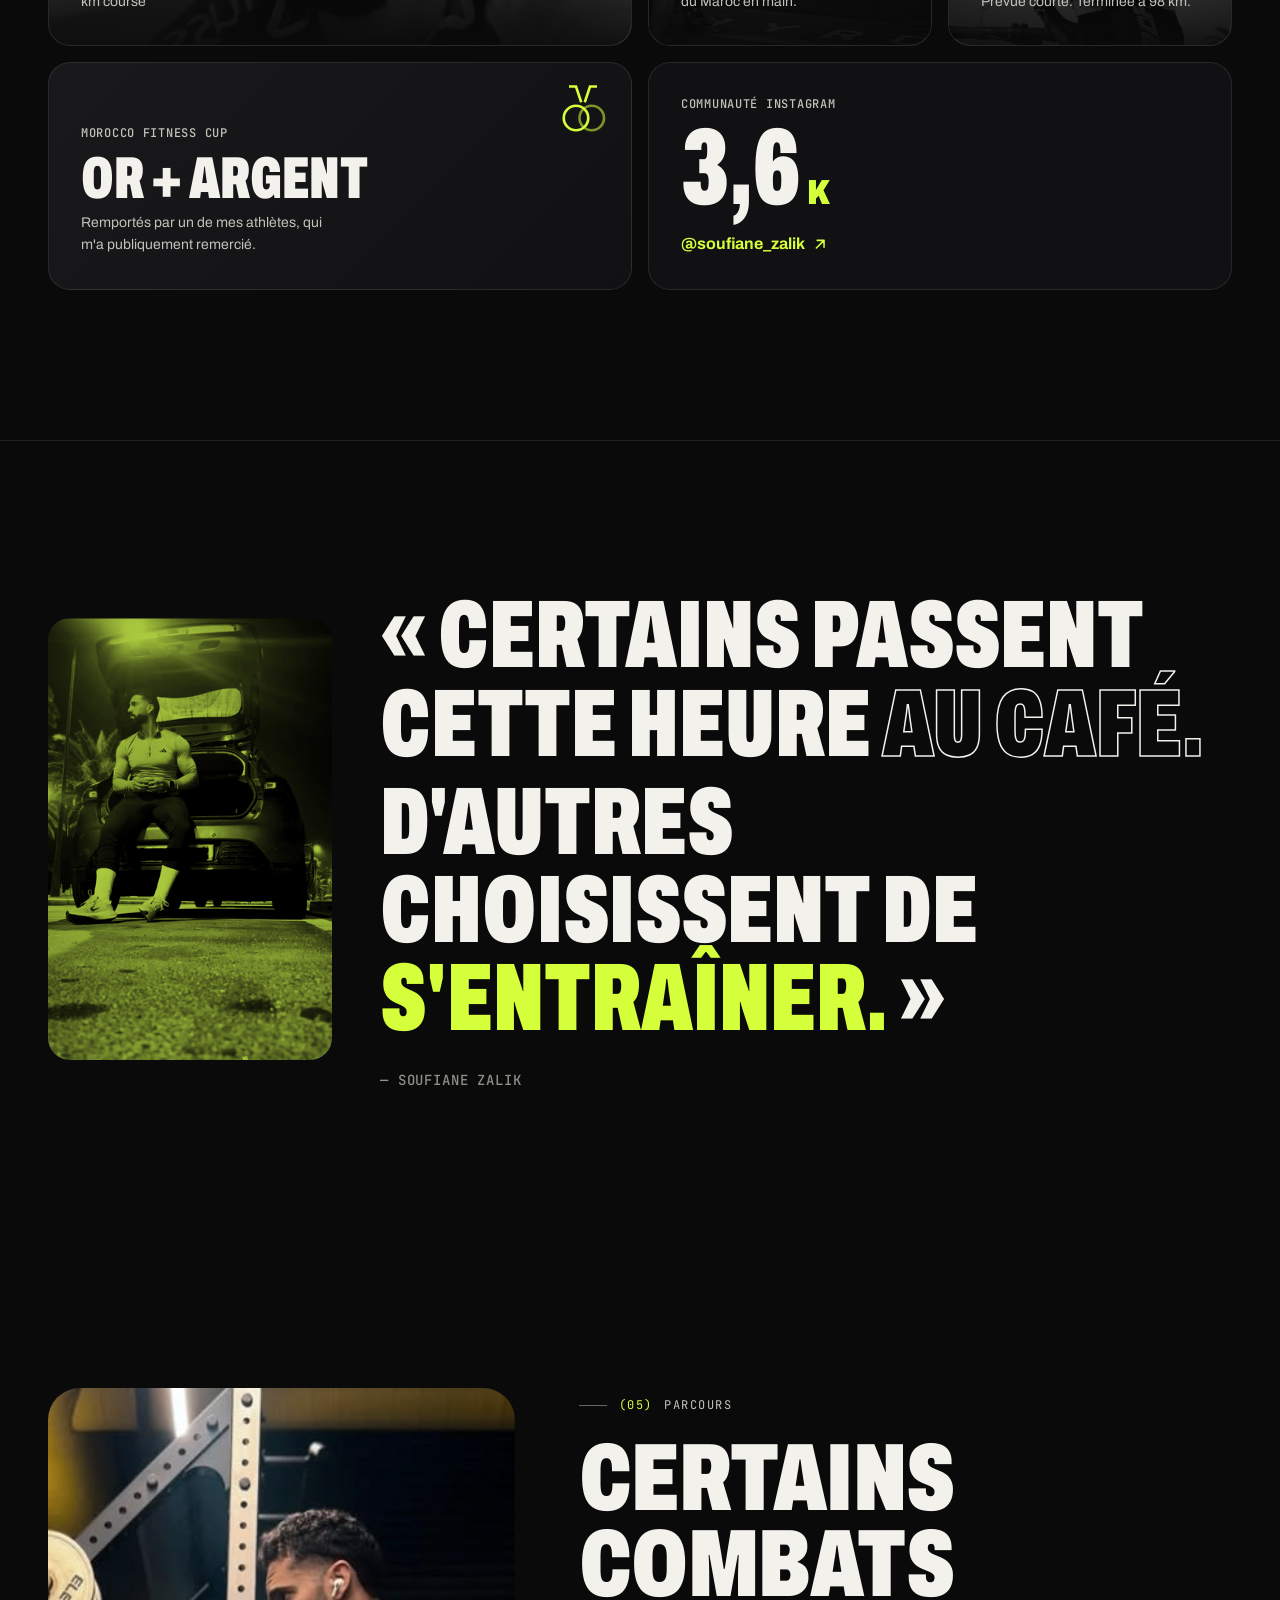
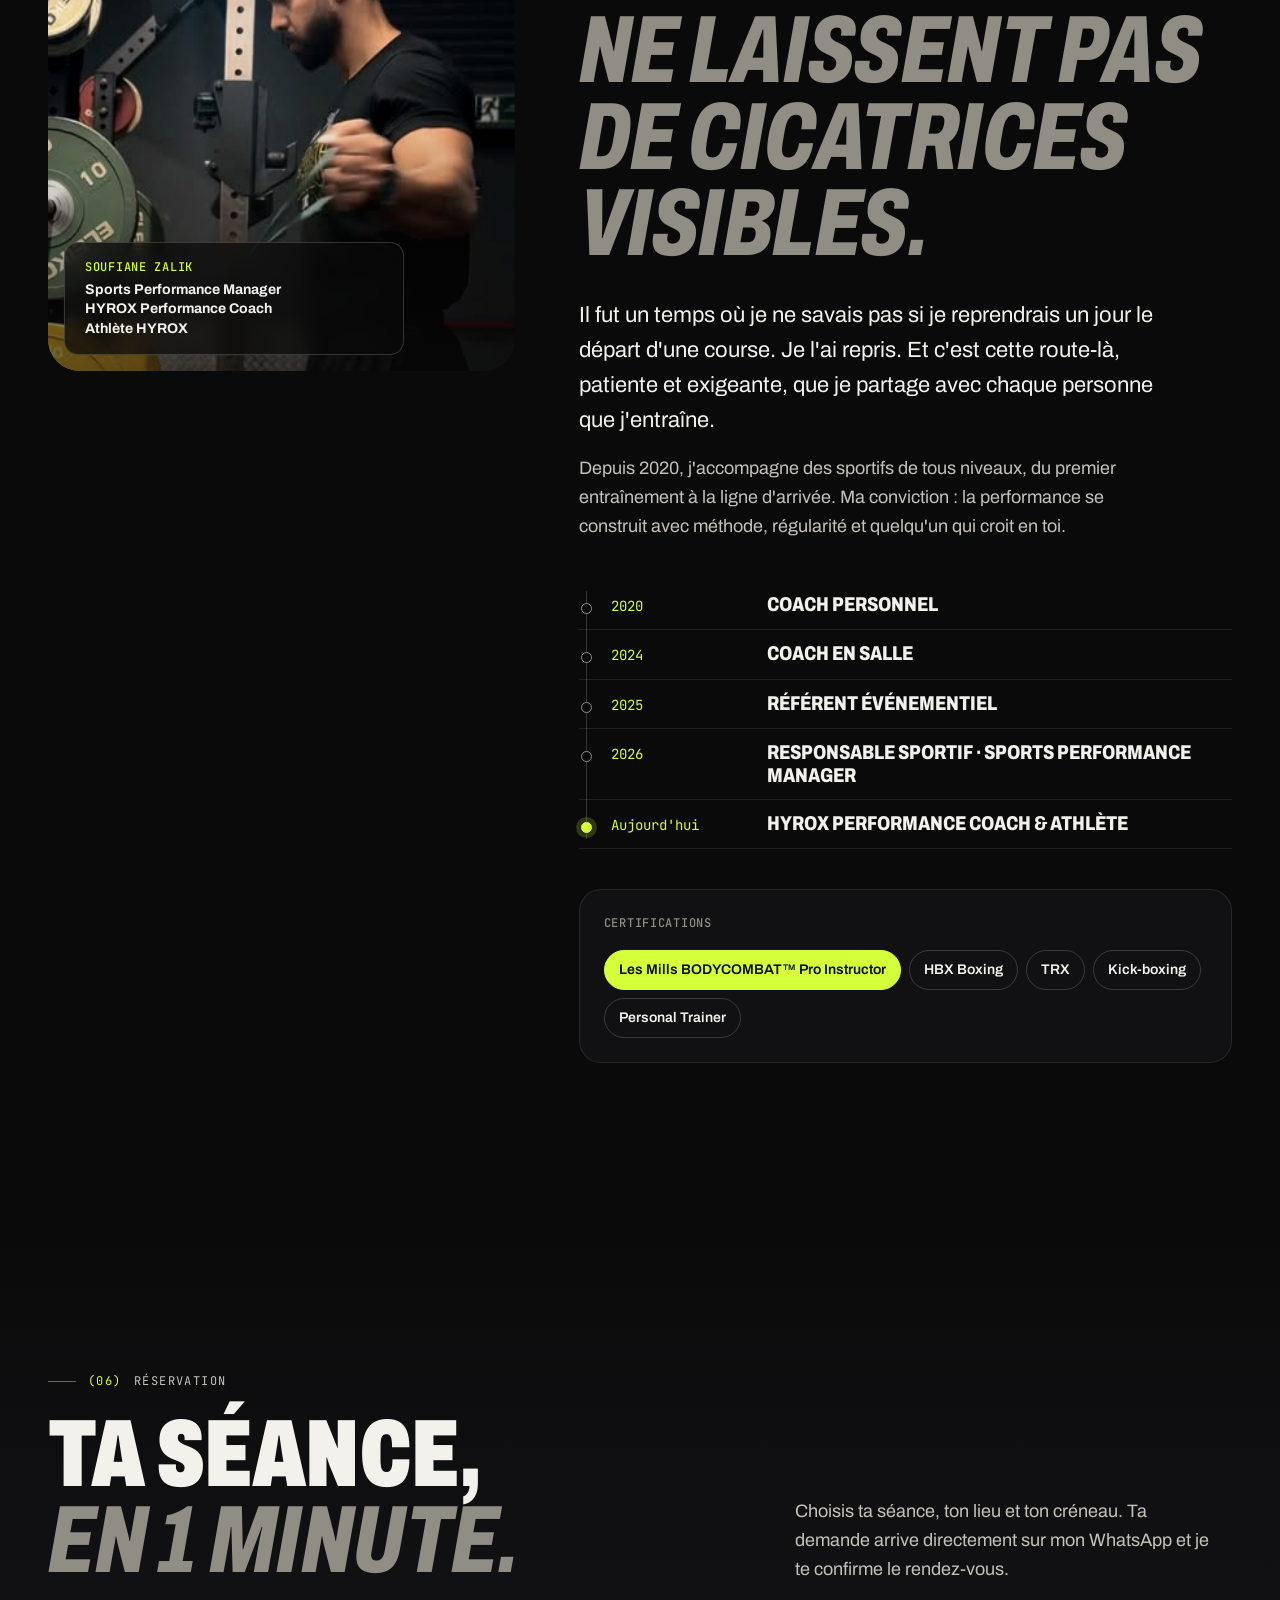
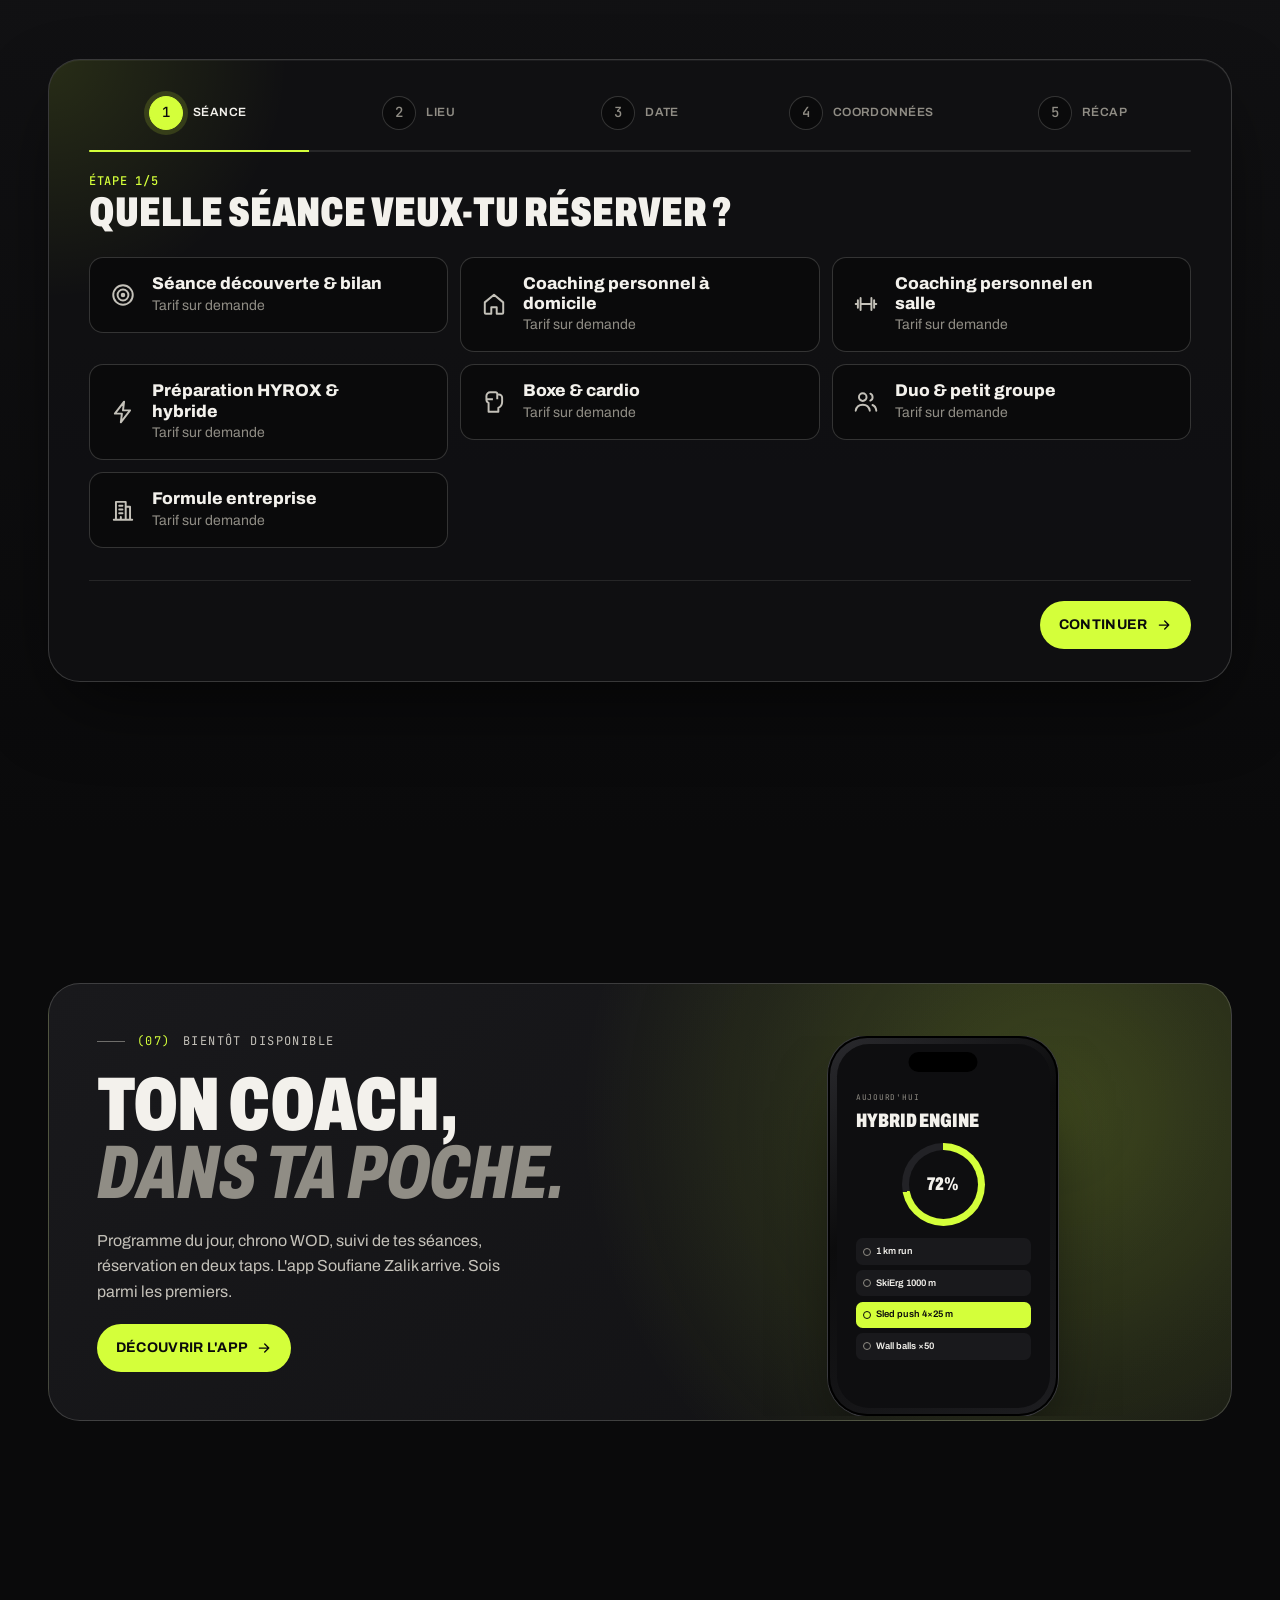
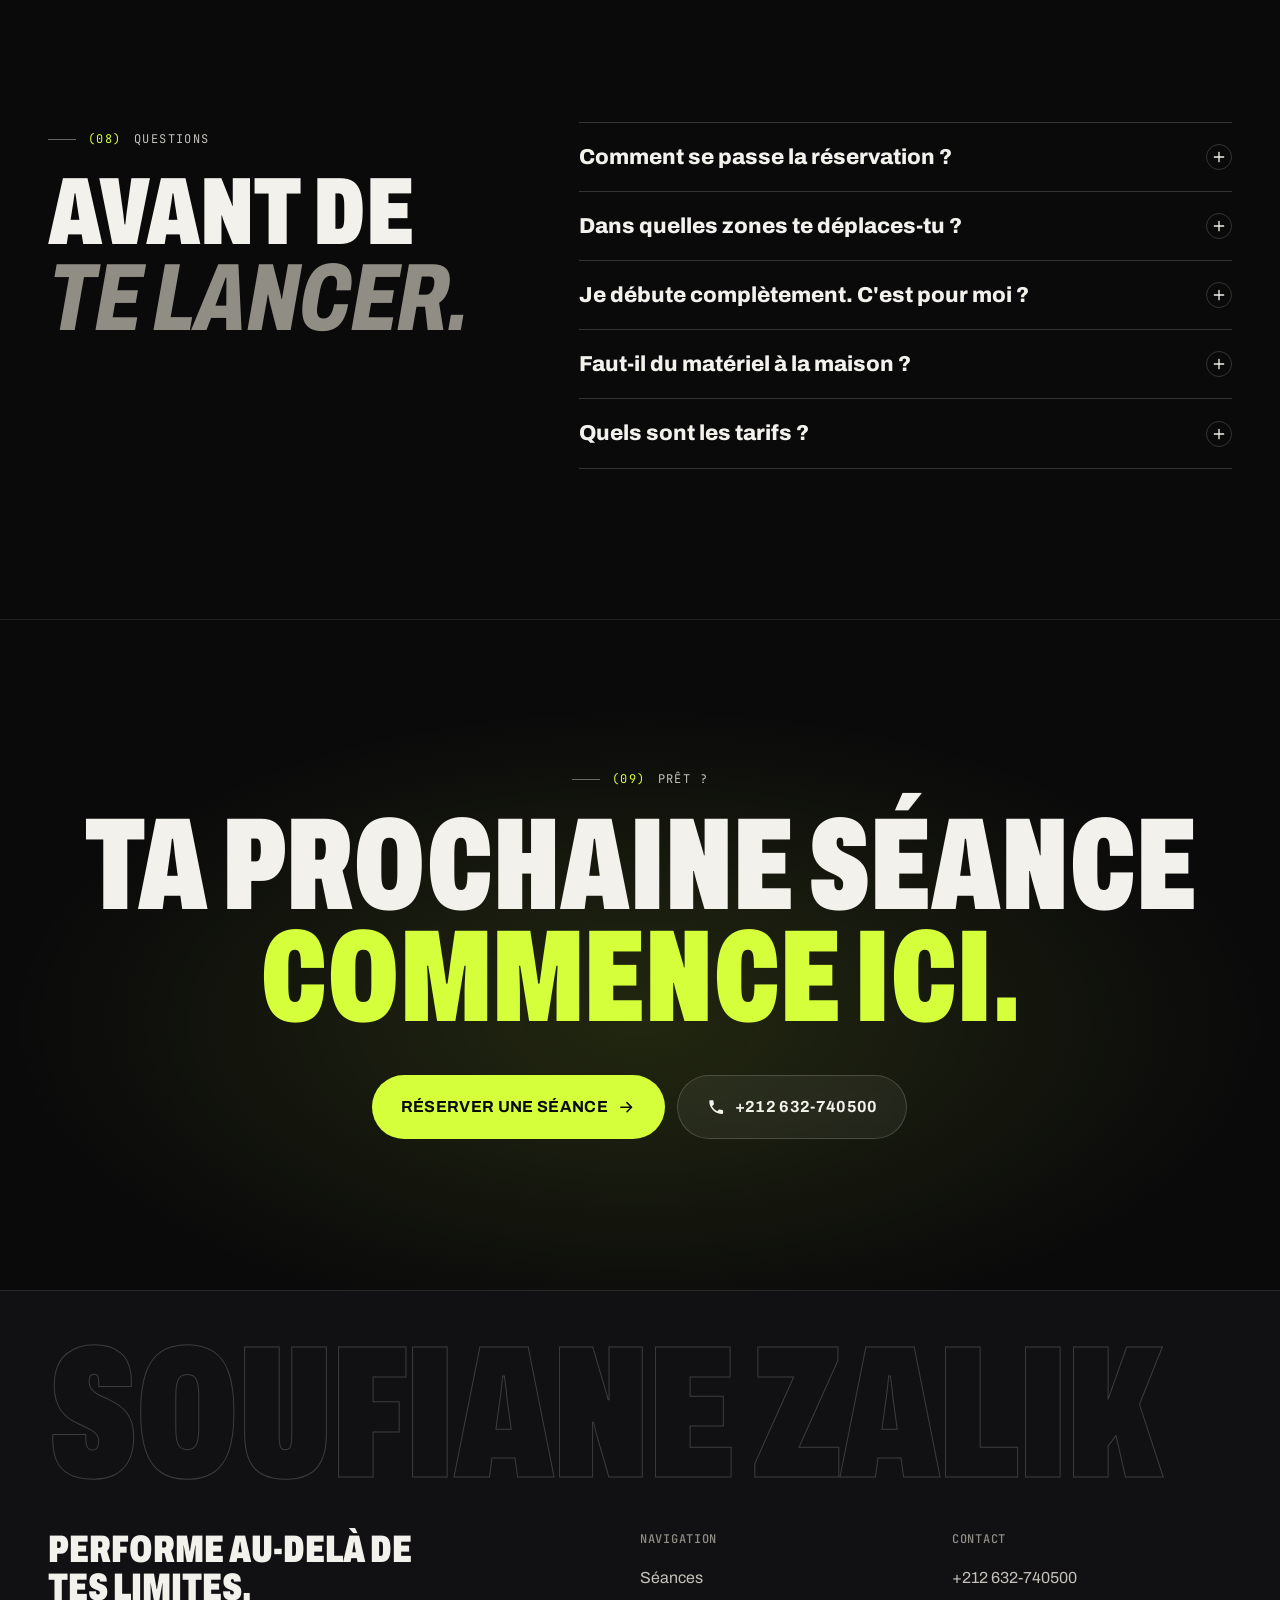
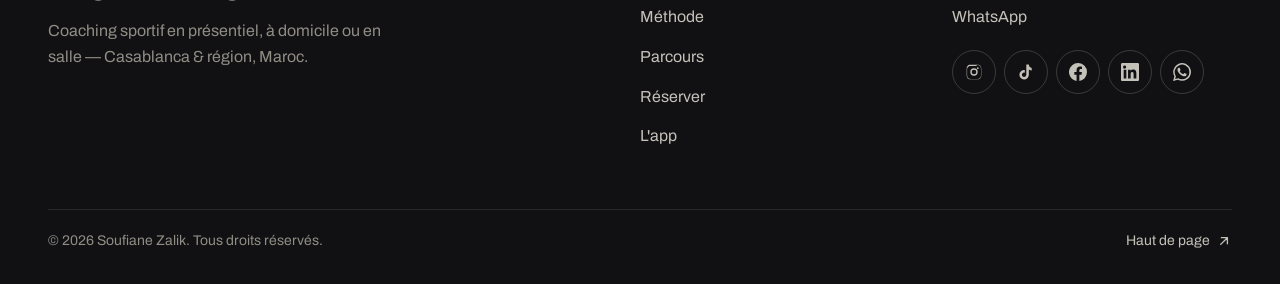
==== commit 063636ea: "Force le rechargement du CSS et du JS après chaque mise à jour Co-Authored-By: Claude Opus 5.5 <nore" ====
--- a/index.html
+++ b/index.html
@@ -23,7 +23,7 @@
   <link rel="preconnect" href="https://fonts.gstatic.com" crossorigin />
   <link href="https://fonts.googleapis.com/css2?family=Archivo:ital,wdth,wght@0,62..125,300..900;1,62..125,700..900&family=JetBrains+Mono:wght@400;500&display=swap" rel="stylesheet" />
   <link rel="preload" as="image" href="assets/photos/p02-aug06.jpg" fetchpriority="high" />
-  <link rel="stylesheet" href="styles.css" />
+  <link rel="stylesheet" href="styles.css?v=202611211853" />
   <script>document.documentElement.classList.add("js");</script>
   <script type="application/ld+json">
   {
@@ -729,6 +729,6 @@
     <svg aria-hidden="true"><use href="#i-whatsapp"/></svg>
   </a>
 
-  <script src="script.js" defer></script>
+  <script src="script.js?v=202611211853" defer></script>
 </body>
 </html>
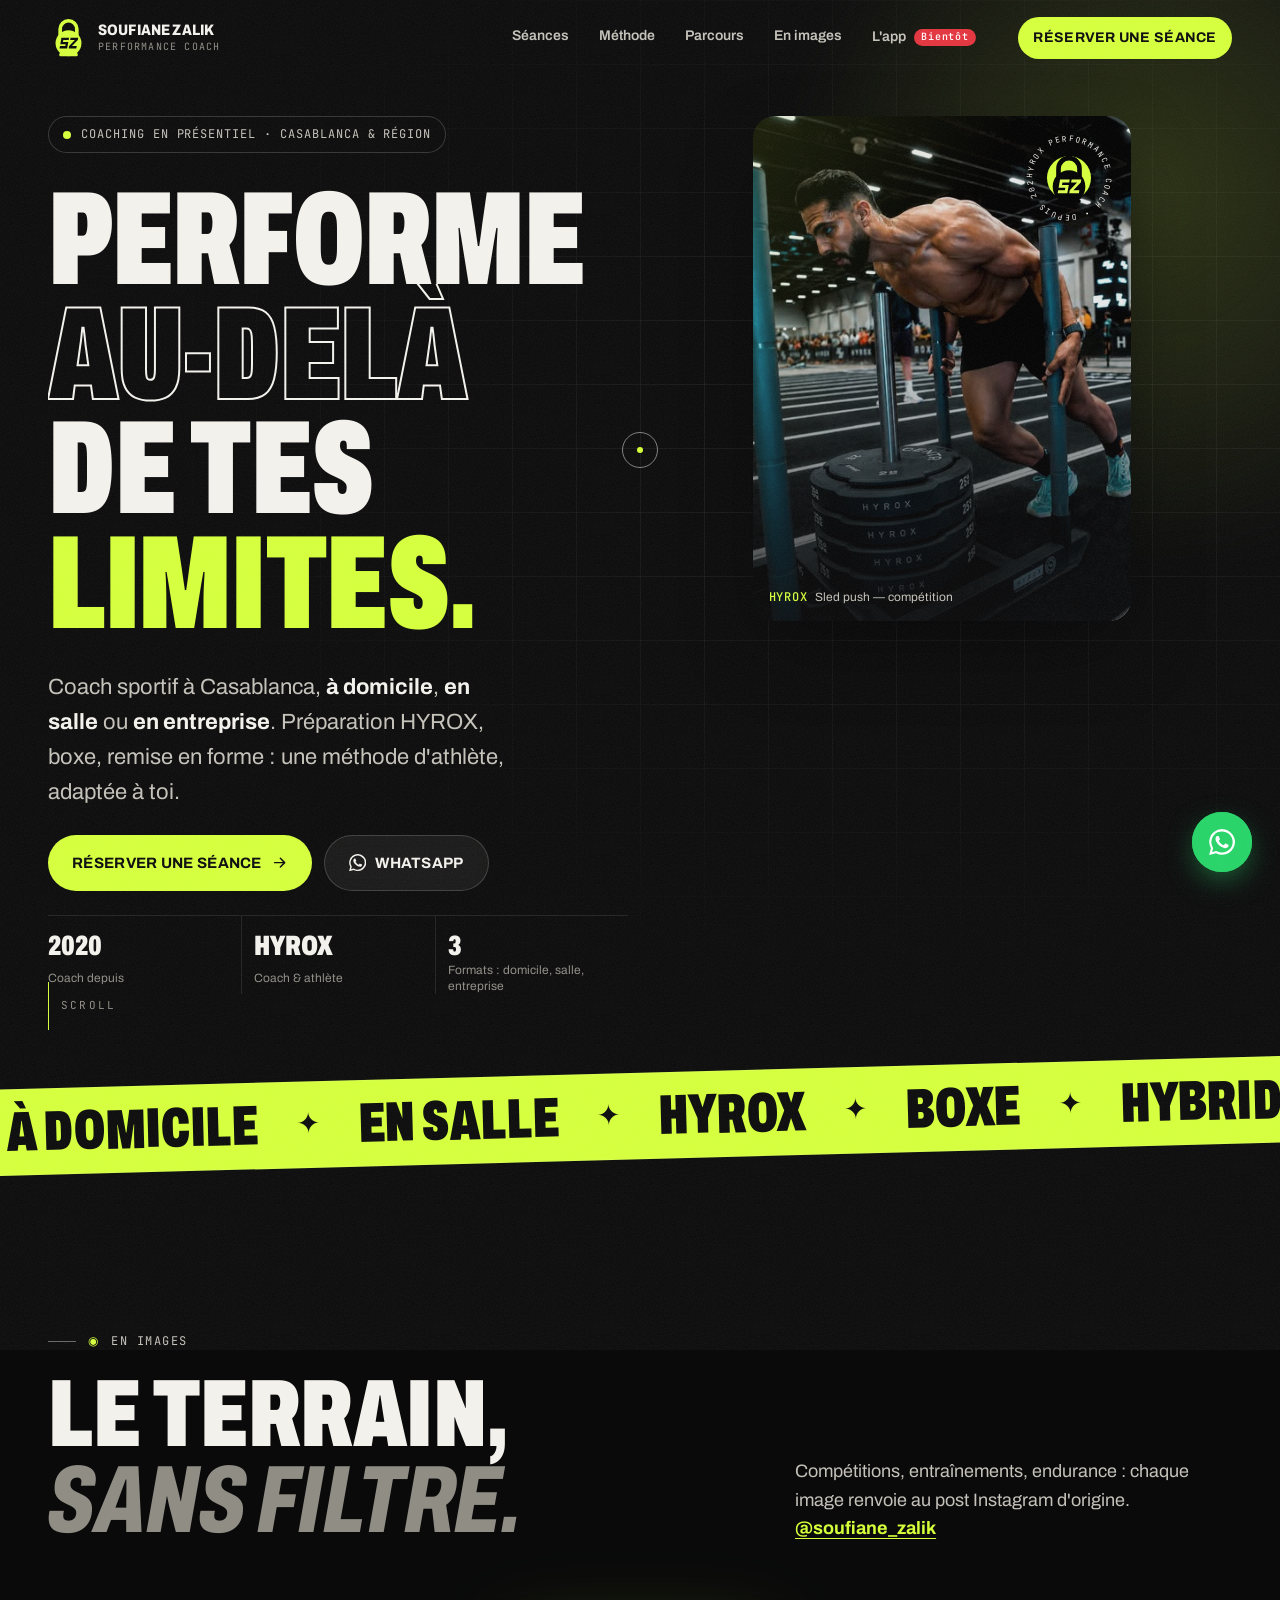
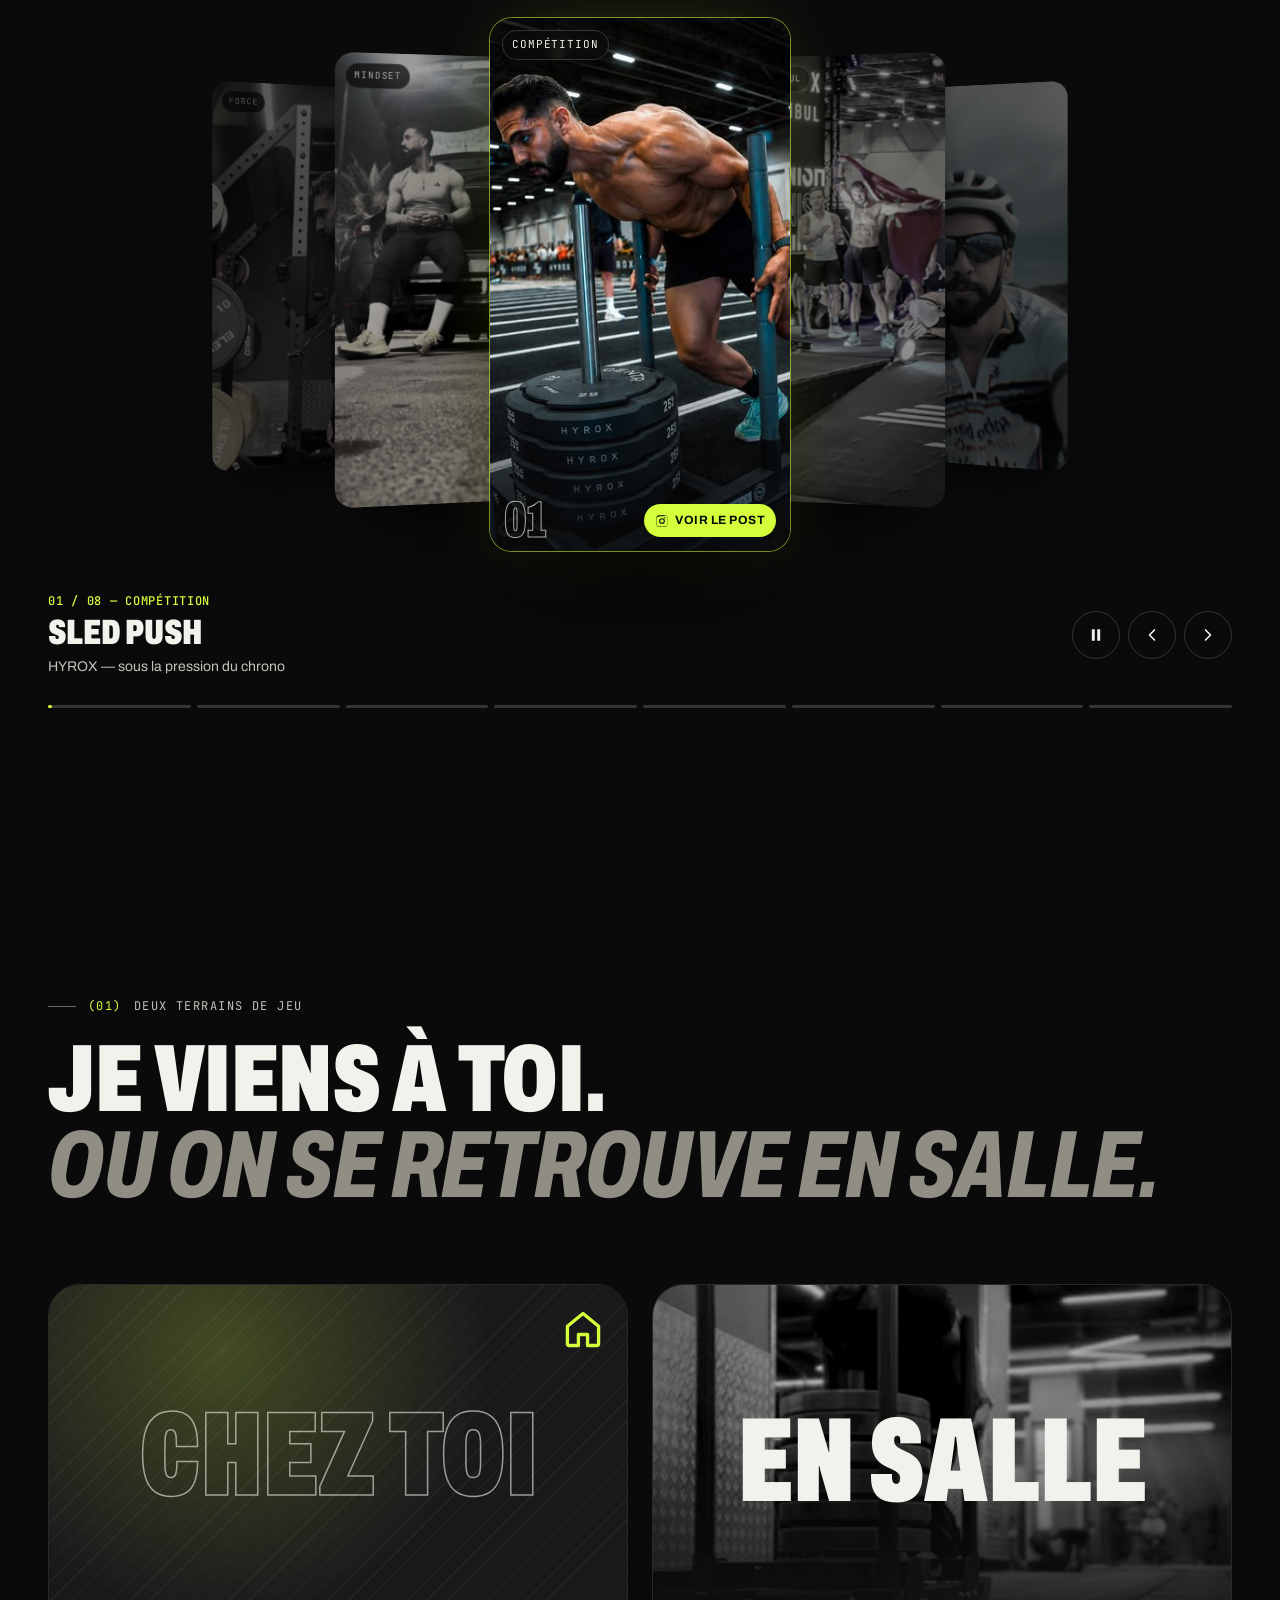
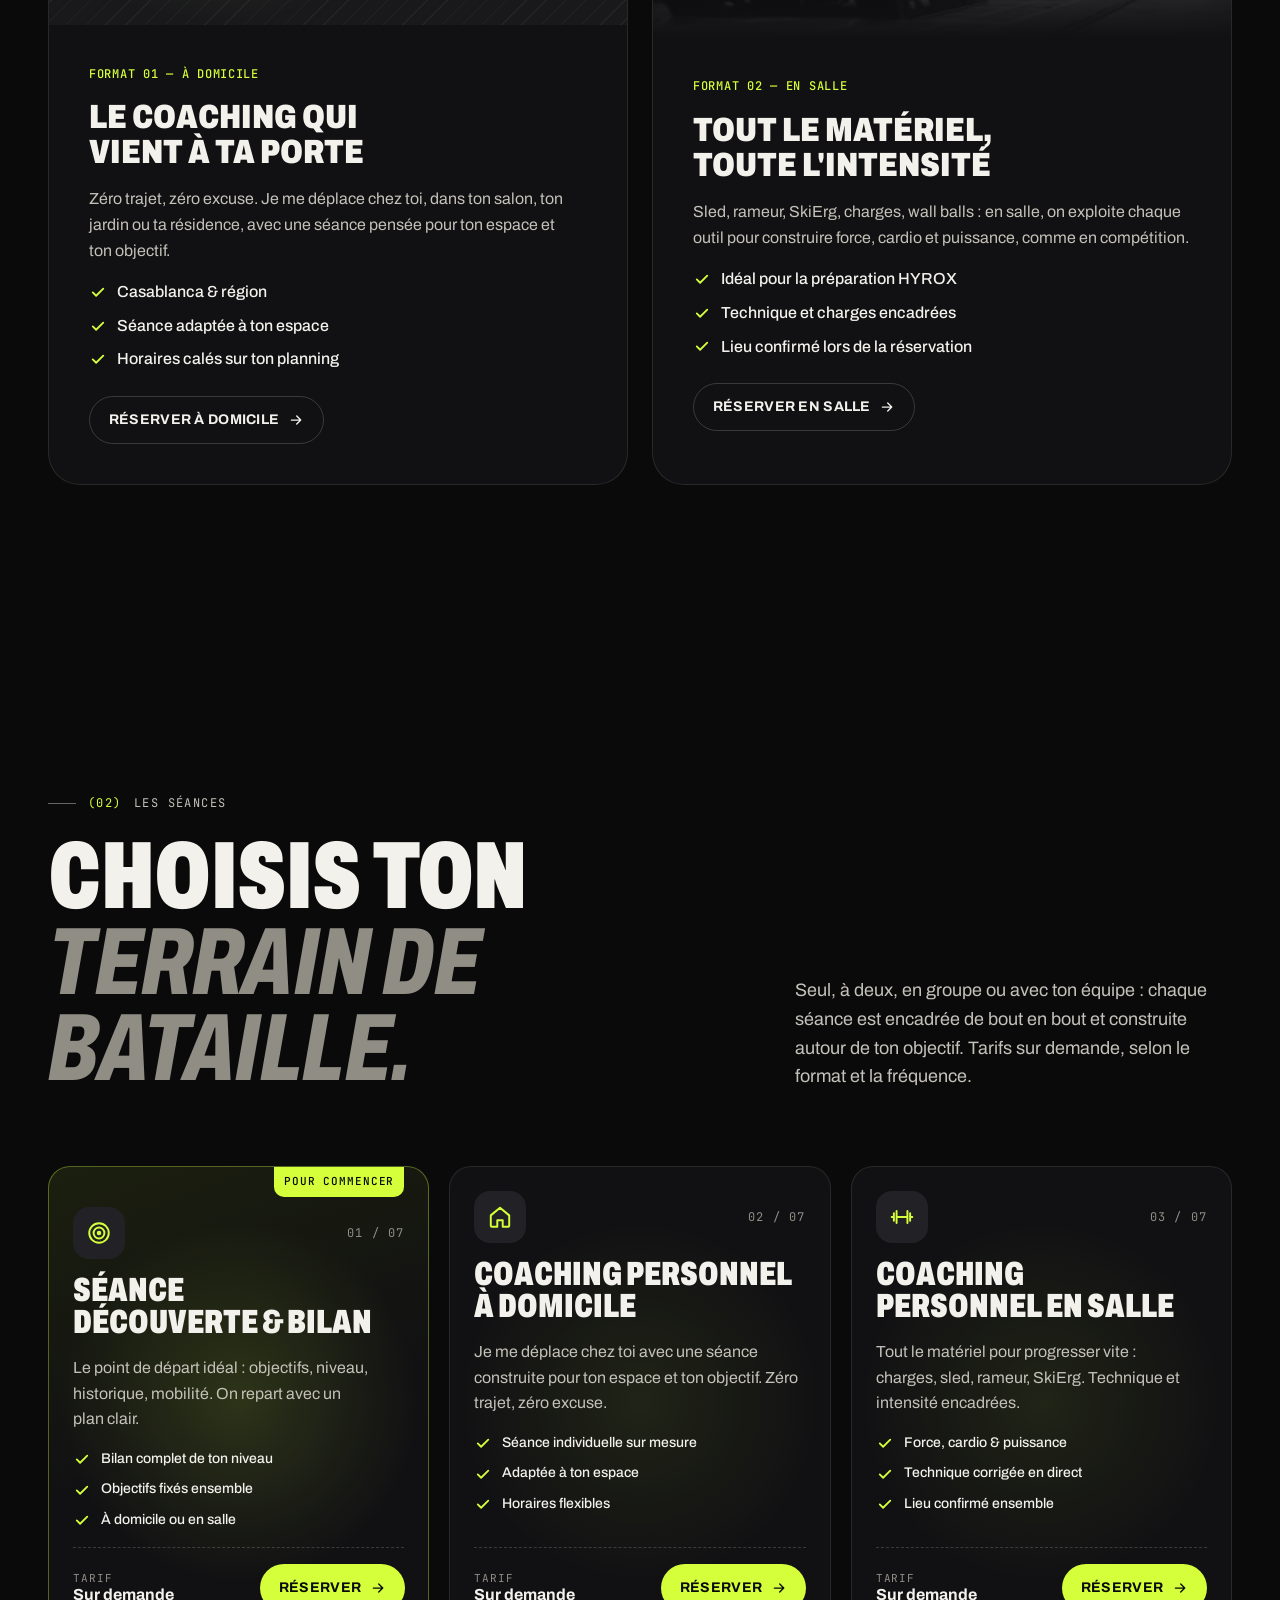
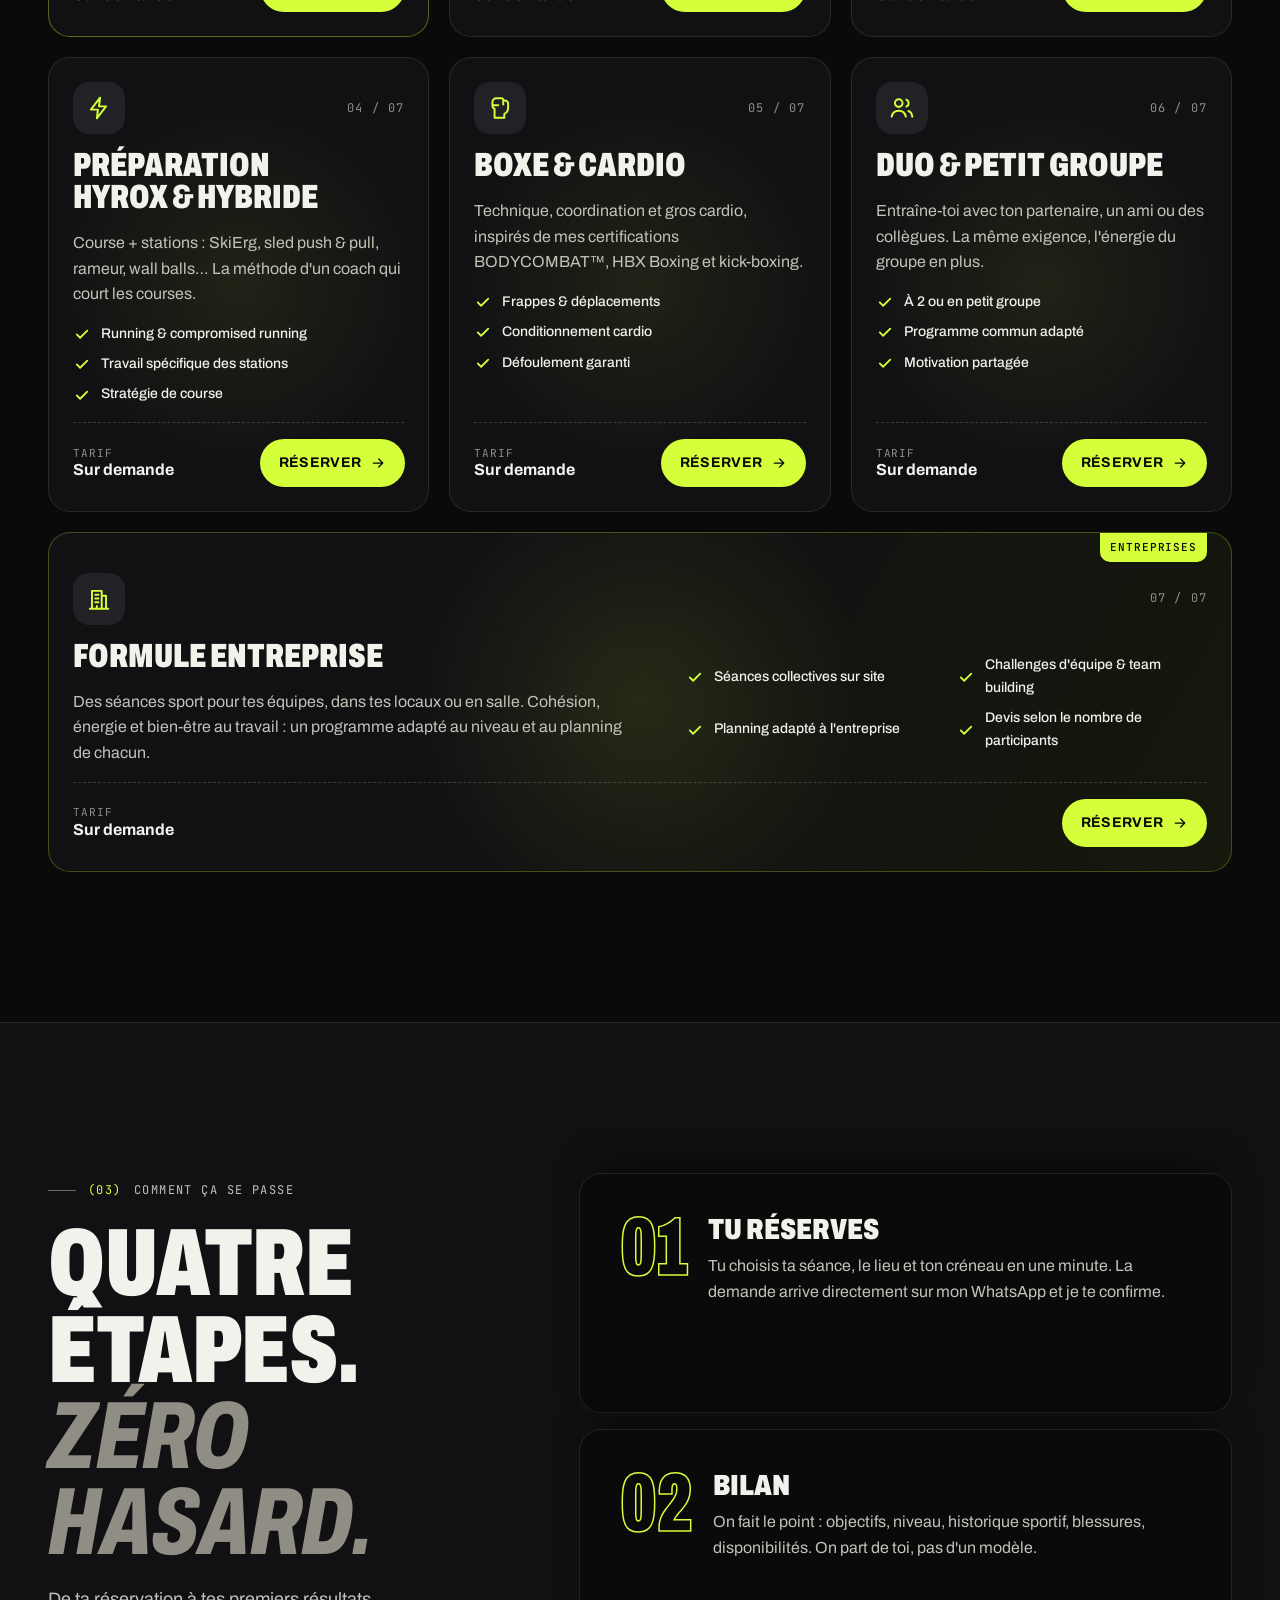
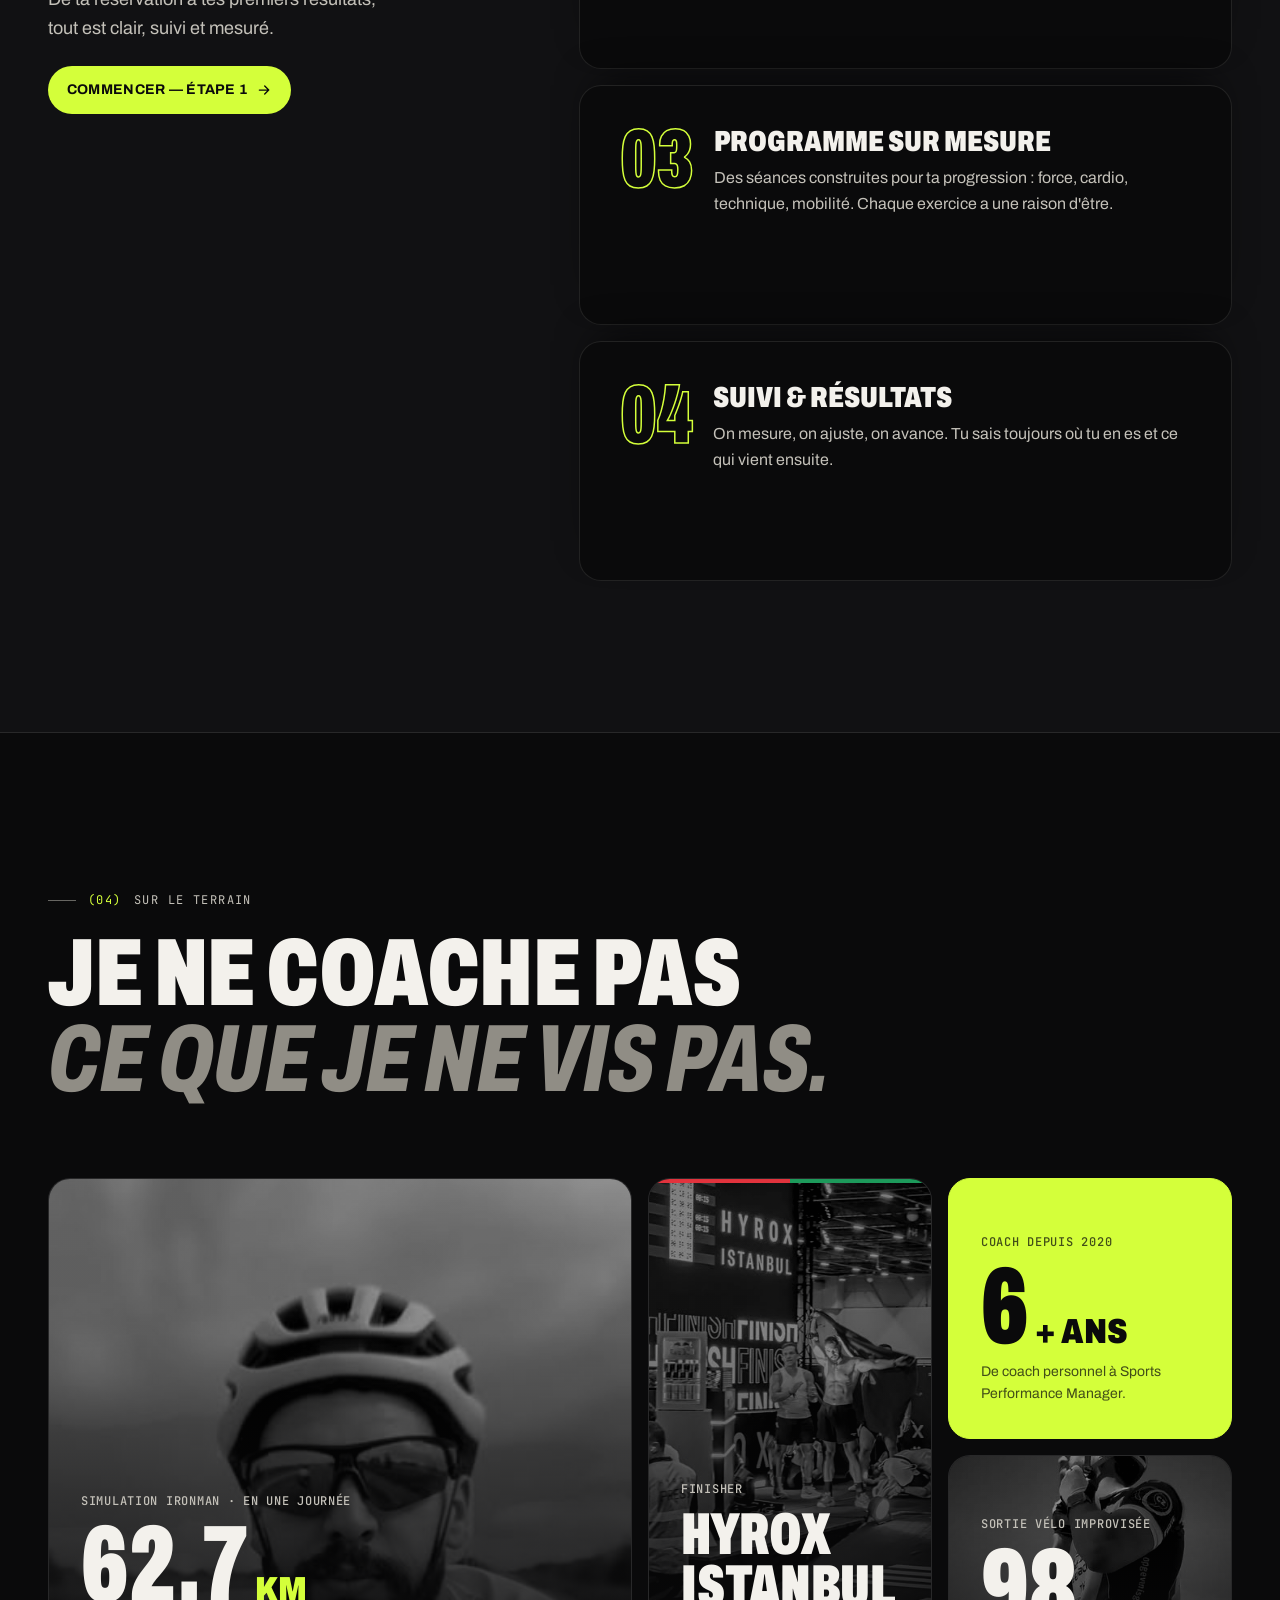
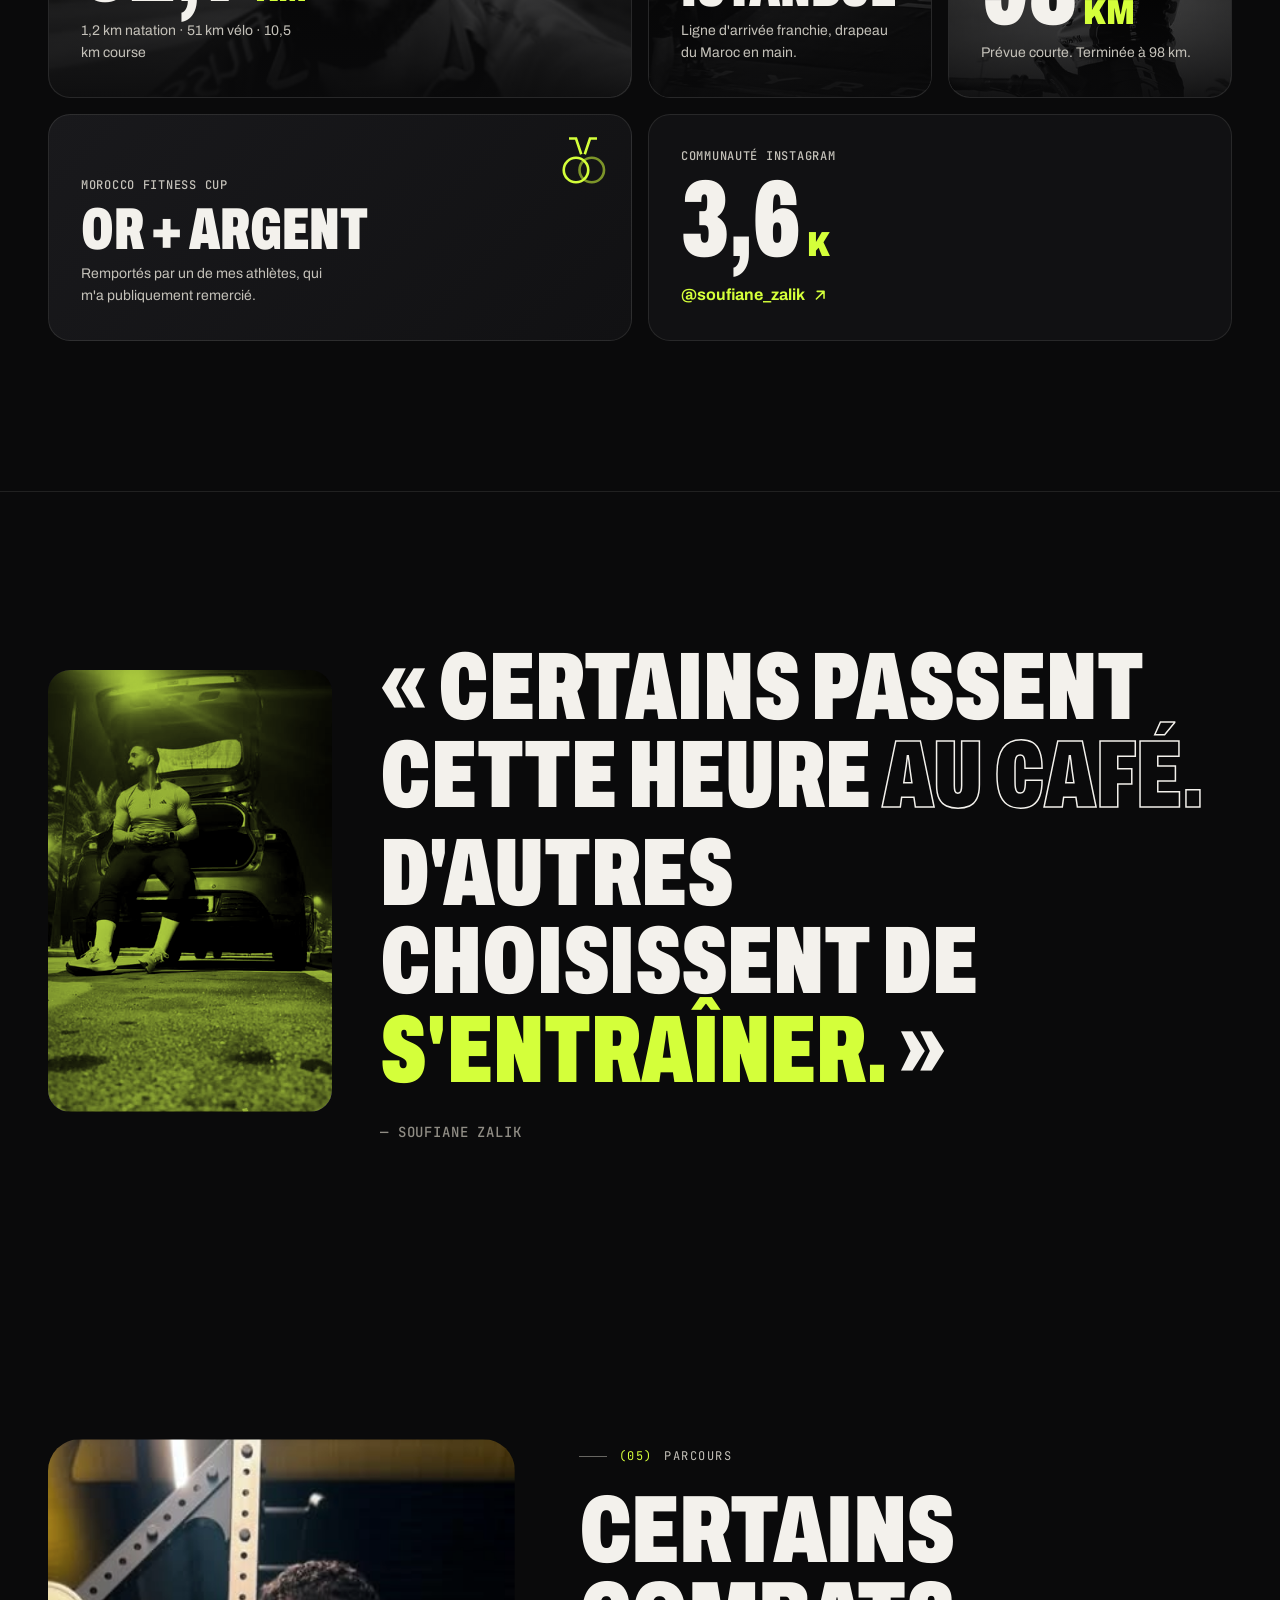
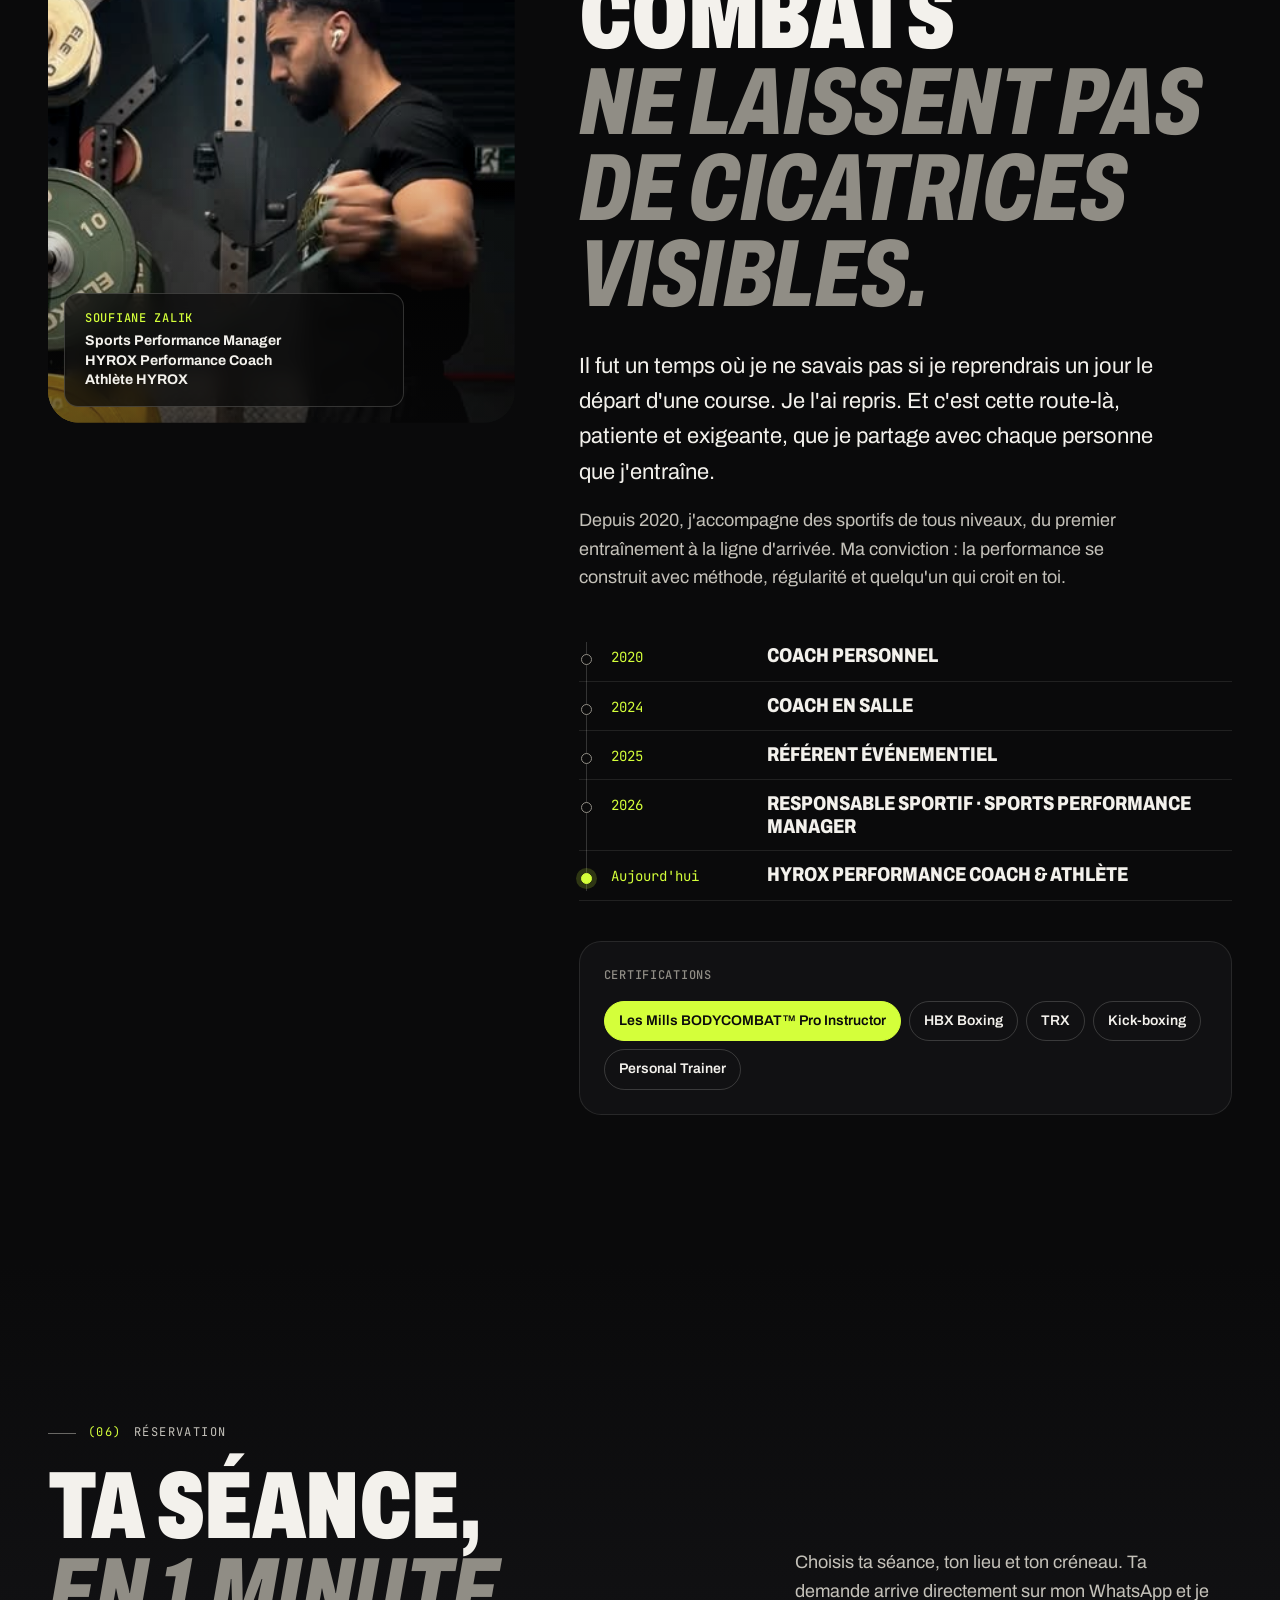
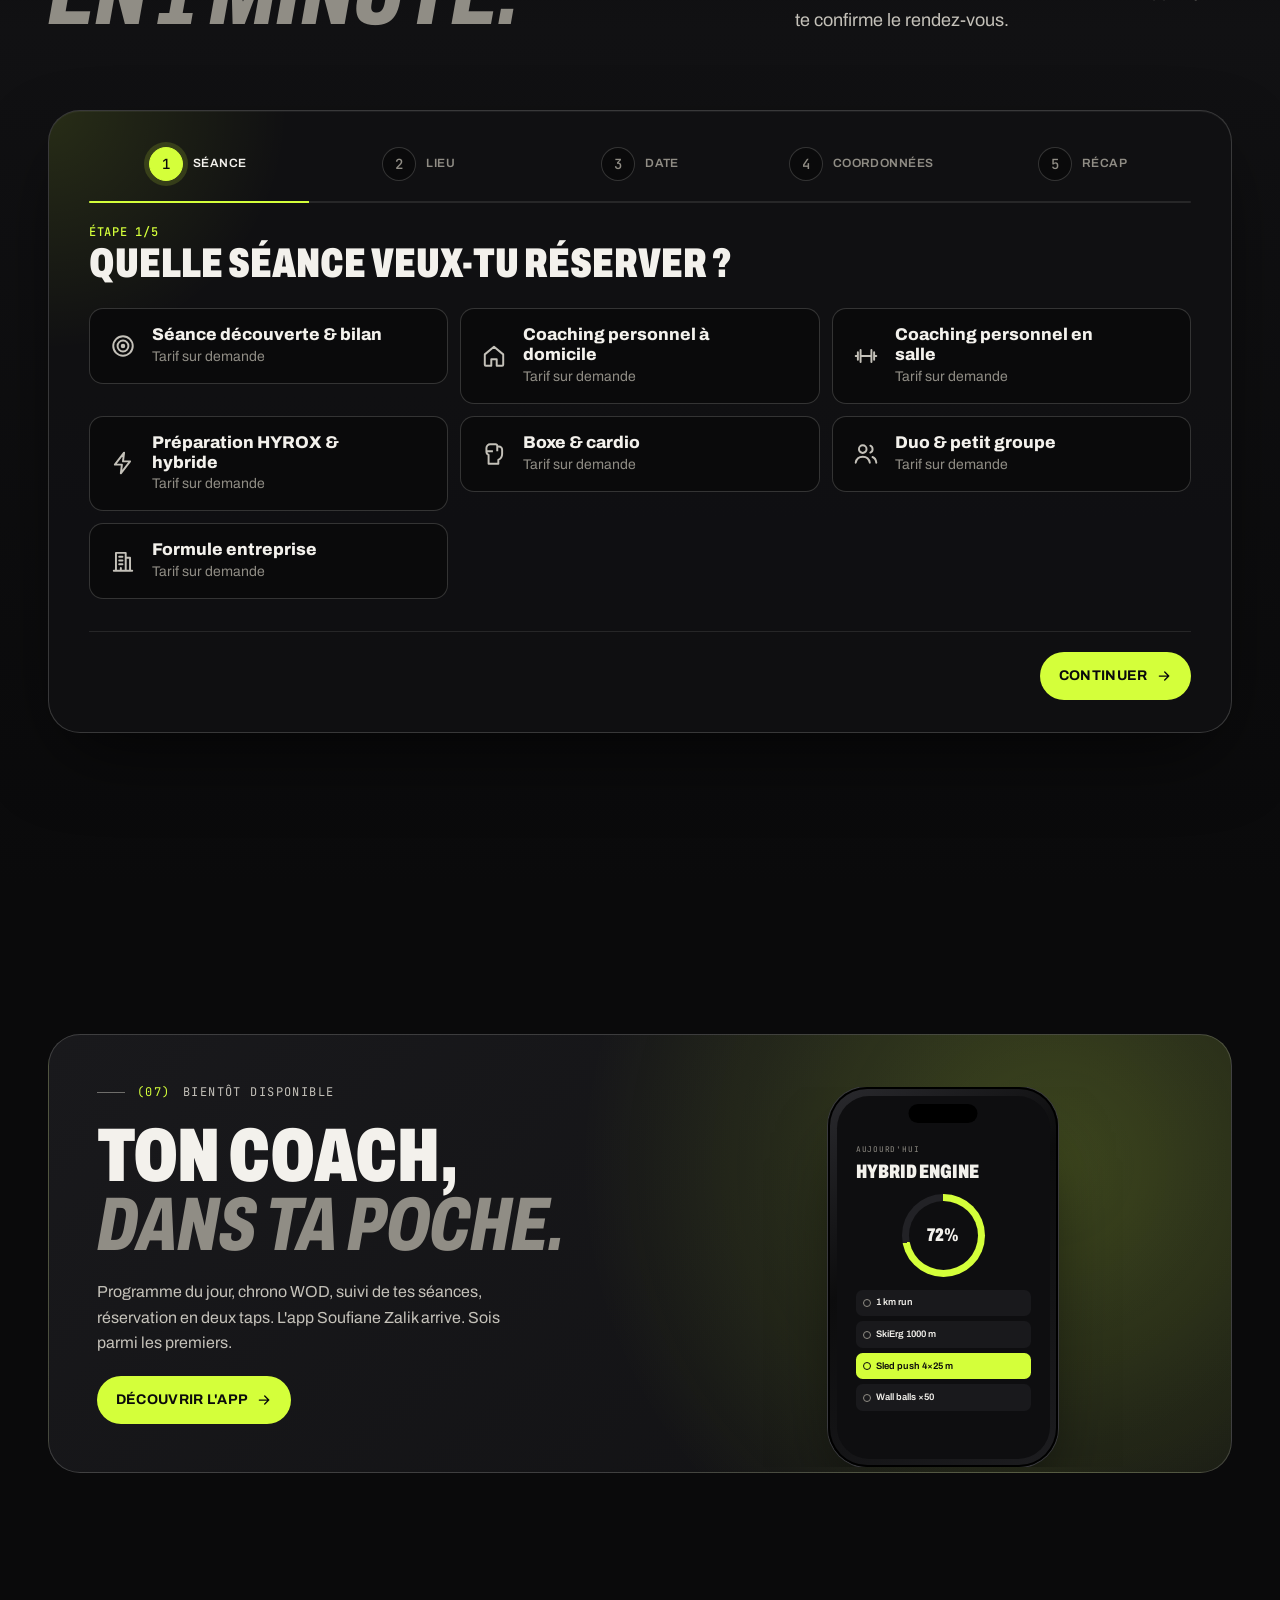
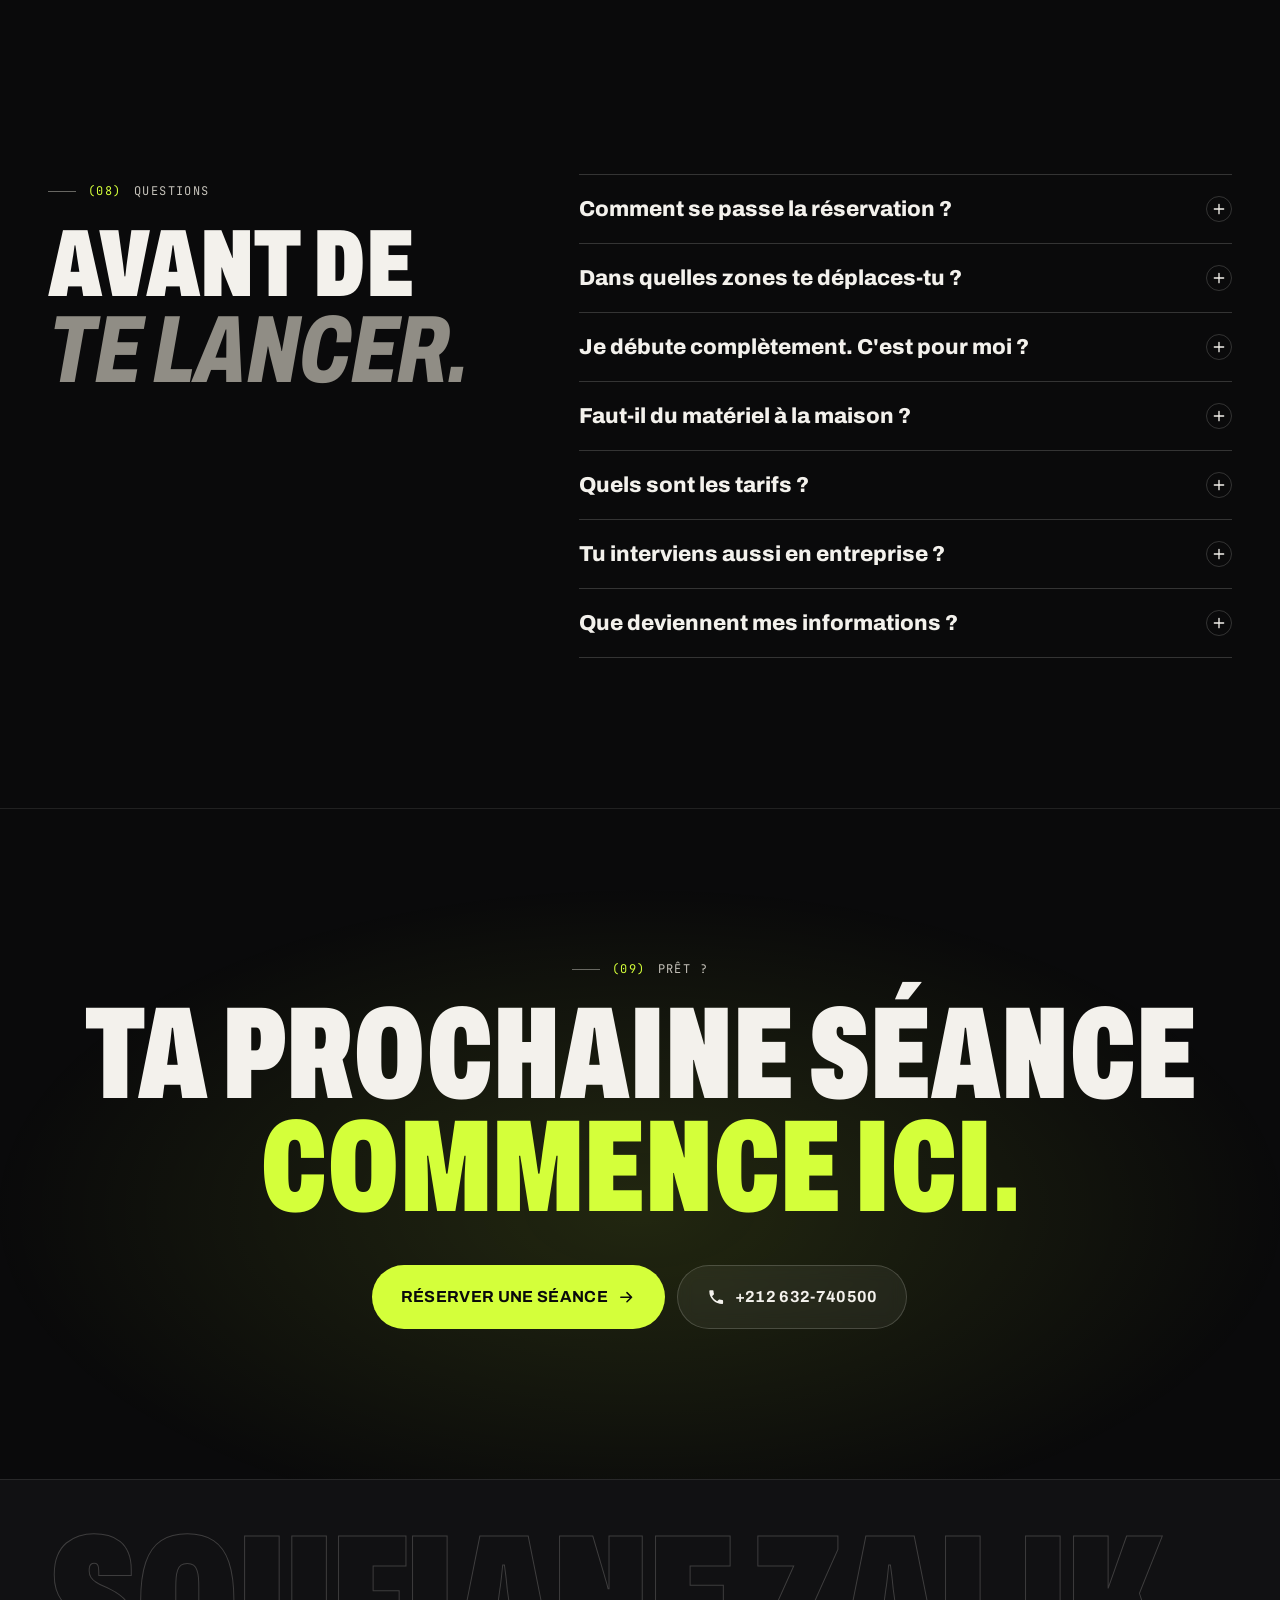
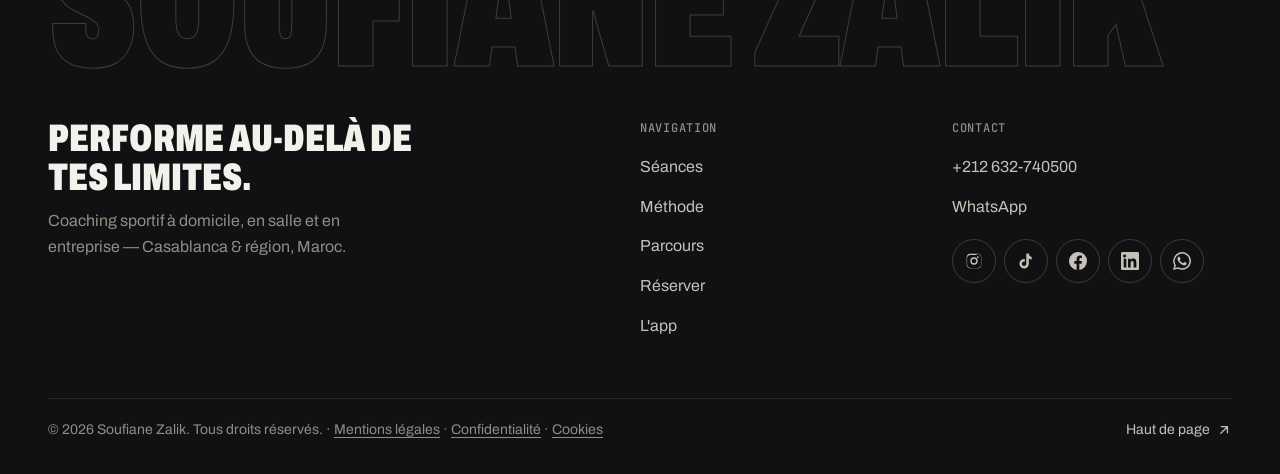
==== commit bfa78130: "Copywriting, RGPD (mentions légales, confidentialité, cookies), SEO et sécurité - Page mentions léga" ====
--- a/index.html
+++ b/index.html
@@ -2,28 +2,32 @@
 <html lang="fr">
 <head>
   <meta charset="utf-8" />
+  <meta http-equiv="Content-Security-Policy" content="default-src 'self'; script-src 'self' 'sha256-WZRJfWvsnNCPcxzZwvyhovnZGqhZaC+8gPGPRbx6wTk='; style-src 'self' 'unsafe-inline'; img-src 'self' data: blob:; font-src 'self'; connect-src 'self' https://formspree.io; media-src 'self'; object-src 'none'; base-uri 'self'; form-action 'self'; upgrade-insecure-requests" />
+  <meta name="referrer" content="strict-origin-when-cross-origin" />
   <meta name="viewport" content="width=device-width, initial-scale=1, viewport-fit=cover" />
-  <title>Soufiane Zalik — Coach sportif à domicile & en salle · Casablanca</title>
-  <meta name="description" content="Réserve ta séance de coaching sportif avec Soufiane Zalik, HYROX Performance Coach : à domicile ou en salle, à Casablanca et sa région. Préparation HYROX, boxe, remise en forme, séance découverte." />
+  <title>Coach sportif à Casablanca — domicile, salle & entreprise | Soufiane Zalik</title>
+  <meta name="description" content="Coach sportif à Casablanca : coaching à domicile, en salle ou en entreprise avec Soufiane Zalik, HYROX Performance Coach. Préparation HYROX, boxe, remise en forme. Réserve en 1 minute." />
+  <link rel="canonical" href="https://obiodev.github.io/soufian/" />
   <meta name="author" content="Soufiane Zalik" />
   <meta name="robots" content="index, follow" />
   <meta property="og:type" content="website" />
   <meta property="og:locale" content="fr_MA" />
   <meta property="og:site_name" content="Soufiane Zalik — Coaching" />
   <meta property="og:title" content="Soufiane Zalik — Performe au-delà de tes limites" />
-  <meta property="og:description" content="Coaching sportif en présentiel, à domicile ou en salle — Casablanca & région. Réserve ta séance en 1 minute." />
-  <meta property="og:image" content="assets/photos/p02-aug06.jpg" />
+  <meta property="og:description" content="Coaching sportif à domicile, en salle ou en entreprise — Casablanca & région. Réserve ta séance en 1 minute." />
+  <meta property="og:url" content="https://obiodev.github.io/soufian/" />
+  <meta property="og:image" content="https://obiodev.github.io/soufian/assets/photos/p02-aug06.jpg" />
+  <meta property="og:image:alt" content="Soufiane Zalik pousse un sled en compétition HYROX" />
   <meta property="og:image:width" content="480" />
   <meta property="og:image:height" content="640" />
   <meta name="twitter:card" content="summary_large_image" />
   <meta name="theme-color" content="#0a0a0b" />
   <meta name="color-scheme" content="dark" />
   <link rel="icon" type="image/svg+xml" href="assets/logo/sz-favicon.svg" />
-  <link rel="preconnect" href="https://fonts.googleapis.com" />
-  <link rel="preconnect" href="https://fonts.gstatic.com" crossorigin />
-  <link href="https://fonts.googleapis.com/css2?family=Archivo:ital,wdth,wght@0,62..125,300..900;1,62..125,700..900&family=JetBrains+Mono:wght@400;500&display=swap" rel="stylesheet" />
+  <link rel="preload" href="assets/fonts/archivo-normal-latin.woff2" as="font" type="font/woff2" crossorigin />
+  <link rel="stylesheet" href="assets/fonts/fonts.css" />
   <link rel="preload" as="image" href="assets/photos/p02-aug06.jpg" fetchpriority="high" />
-  <link rel="stylesheet" href="styles.css?v=202611211853" />
+  <link rel="stylesheet" href="styles.css?v=202611211902" />
   <script>document.documentElement.classList.add("js");</script>
   <script type="application/ld+json">
   {
@@ -35,7 +39,8 @@
         "name": "Soufiane Zalik",
         "jobTitle": "Sports Performance Manager · HYROX Performance Coach",
         "description": "Coach sportif depuis 2020, HYROX Performance Coach et athlète HYROX. Coaching personnel à domicile et en salle à Casablanca.",
-        "image": "assets/photos/p02-aug06.jpg",
+        "image": "https://obiodev.github.io/soufian/assets/photos/p02-aug06.jpg",
+        "url": "https://obiodev.github.io/soufian/",
         "telephone": "+212632740500",
         "knowsAbout": ["HYROX", "Entraînement hybride", "Coaching personnel", "Boxe", "Kick-boxing", "BODYCOMBAT", "TRX", "Endurance"],
         "hasCredential": [
@@ -56,13 +61,17 @@
       {
         "@type": ["LocalBusiness", "SportsActivityLocation"],
         "name": "Soufiane Zalik — Coaching sportif",
-        "description": "Coaching sportif personnel à domicile et en salle : préparation HYROX & hybride, boxe & cardio, remise en forme, séance découverte.",
-        "image": "assets/photos/p02-aug06.jpg",
+        "description": "Coaching sportif à domicile, en salle et en entreprise à Casablanca : préparation HYROX & hybride, boxe & cardio, remise en forme, séance découverte.",
+        "image": "https://obiodev.github.io/soufian/assets/photos/p02-aug06.jpg",
+        "url": "https://obiodev.github.io/soufian/",
         "telephone": "+212632740500",
         "founder": { "@id": "#soufiane" },
         "address": { "@type": "PostalAddress", "addressLocality": "Casablanca", "addressRegion": "Casablanca-Settat", "addressCountry": "MA" },
         "areaServed": [
           { "@type": "City", "name": "Casablanca" },
+          { "@type": "City", "name": "Mohammedia" },
+          { "@type": "City", "name": "Bouskoura" },
+          { "@type": "City", "name": "Dar Bouazza" },
           { "@type": "AdministrativeArea", "name": "Casablanca-Settat" }
         ],
         "sameAs": [
@@ -180,15 +189,15 @@
         </figure>
 
         <div class="hero__side">
-          <p class="hero__lead" data-reveal>Coaching sportif <strong>à domicile</strong> ou <strong>en salle</strong>. Préparation HYROX, boxe, remise en forme&nbsp;: une méthode d'athlète, adaptée à toi.</p>
+          <p class="hero__lead" data-reveal>Coach sportif à Casablanca, <strong>à domicile</strong>, <strong>en salle</strong> ou <strong>en entreprise</strong>. Préparation HYROX, boxe, remise en forme&nbsp;: une méthode d'athlète, adaptée à toi.</p>
           <div class="hero__ctas" data-reveal>
             <a class="btn btn--volt btn--lg magnetic" href="#reserver">Réserver une séance <svg class="ico" aria-hidden="true"><use href="#i-arrow"/></svg></a>
-            <a class="btn btn--ghost btn--lg" href="https://wa.me/212632740500" target="_blank" rel="noopener"><svg class="ico" aria-hidden="true"><use href="#i-whatsapp"/></svg>WhatsApp</a>
+            <a class="btn btn--ghost btn--lg" href="https://wa.me/212632740500" target="_blank" rel="noopener noreferrer"><svg class="ico" aria-hidden="true"><use href="#i-whatsapp"/></svg>WhatsApp</a>
           </div>
           <ul class="hero__facts" data-reveal>
             <li><b>2020</b><span>Coach depuis</span></li>
             <li><b>HYROX</b><span>Coach &amp; athlète</span></li>
-            <li><b>2</b><span>Formats&nbsp;: domicile / salle</span></li>
+            <li><b>3</b><span>Formats&nbsp;: domicile, salle, entreprise</span></li>
           </ul>
         </div>
       </div>
@@ -198,8 +207,8 @@
     <!-- ============ MARQUEE ============ -->
     <div class="marquee" aria-hidden="true">
       <div class="marquee__track">
-        <span>À domicile</span><i>✦</i><span>En salle</span><i>✦</i><span>HYROX</span><i>✦</i><span>Boxe</span><i>✦</i><span>Hybride</span><i>✦</i><span>Casablanca</span><i>✦</i>
-        <span>À domicile</span><i>✦</i><span>En salle</span><i>✦</i><span>HYROX</span><i>✦</i><span>Boxe</span><i>✦</i><span>Hybride</span><i>✦</i><span>Casablanca</span><i>✦</i>
+        <span>À domicile</span><i>✦</i><span>En salle</span><i>✦</i><span>HYROX</span><i>✦</i><span>Boxe</span><i>✦</i><span>Hybride</span><i>✦</i><span>Entreprises</span><i>✦</i><span>Casablanca</span><i>✦</i>
+        <span>À domicile</span><i>✦</i><span>En salle</span><i>✦</i><span>HYROX</span><i>✦</i><span>Boxe</span><i>✦</i><span>Hybride</span><i>✦</i><span>Entreprises</span><i>✦</i><span>Casablanca</span><i>✦</i>
       </div>
     </div>
 
@@ -211,7 +220,7 @@
             <p class="eyebrow" data-reveal><span>&#9673;</span> En images</p>
             <h2 class="display-2" id="gallery-title" data-reveal>Le terrain,<br /><em>sans filtre.</em></h2>
           </div>
-          <p class="sec-head__aside" data-reveal>Compétitions, entraînements, endurance&nbsp;: chaque image renvoie au post Instagram d'origine. <a class="link-u" href="https://www.instagram.com/soufiane_zalik/" target="_blank" rel="noopener">@soufiane_zalik</a></p>
+          <p class="sec-head__aside" data-reveal>Compétitions, entraînements, endurance&nbsp;: chaque image renvoie au post Instagram d'origine. <a class="link-u" href="https://www.instagram.com/soufiane_zalik/" target="_blank" rel="noopener noreferrer">@soufiane_zalik</a></p>
         </header>
       </div>
       <div class="carousel" id="carousel" role="region" aria-roledescription="carrousel" aria-label="Photos de Soufiane Zalik">
@@ -287,7 +296,7 @@
             <p class="eyebrow" data-reveal><span>(02)</span> Les séances</p>
             <h2 class="display-2" id="offres-title" data-reveal>Choisis ton<br /><em>terrain de bataille.</em></h2>
           </div>
-          <p class="sec-head__aside" data-reveal>Chaque séance est individuelle, encadrée de bout en bout et construite autour de ton objectif. Tarifs communiqués sur demande, selon le format et la fréquence.</p>
+          <p class="sec-head__aside" data-reveal>Seul, à deux, en groupe ou avec ton équipe&nbsp;: chaque séance est encadrée de bout en bout et construite autour de ton objectif. Tarifs sur demande, selon le format et la fréquence.</p>
         </header>
         <div class="offres__grid" id="offersGrid">
           <noscript><p>Pour voir les séances et réserver, active JavaScript ou écris-moi directement sur <a href="https://wa.me/212632740500">WhatsApp</a>.</p></noscript>
@@ -371,7 +380,7 @@
           <article class="cell cell--ig" data-reveal>
             <p class="mono">Communauté Instagram</p>
             <p class="num"><span data-count="3.6" data-decimals="1">3,6</span><small>k</small></p>
-            <a class="cell__link" href="https://www.instagram.com/soufiane_zalik/" target="_blank" rel="noopener">@soufiane_zalik <svg class="ico" aria-hidden="true"><use href="#i-arrow-ne"/></svg></a>
+            <a class="cell__link" href="https://www.instagram.com/soufiane_zalik/" target="_blank" rel="noopener noreferrer">@soufiane_zalik <svg class="ico" aria-hidden="true"><use href="#i-arrow-ne"/></svg></a>
           </article>
         </div>
       </div>
@@ -505,20 +514,20 @@
                 </div>
                 <div class="field">
                   <label for="f-quartier">Quartier <span aria-hidden="true">*</span></label>
-                  <input id="f-quartier" name="quartier" type="text" autocomplete="address-level3" placeholder="Ex. Maârif, Anfa, Ain Diab…" aria-describedby="err-quartier" />
+                  <input id="f-quartier" name="quartier" type="text" autocomplete="address-level3" placeholder="Ex. Maârif, Anfa, Ain Diab…" aria-describedby="err-quartier" maxlength="80" />
                   <p class="wz-error" id="err-quartier" role="alert"></p>
                 </div>
               </div>
               <div class="wz-sub" id="wzGym" hidden>
                 <div class="field field--full">
                   <label for="f-salle">Ta salle (facultatif)</label>
-                  <input id="f-salle" name="salle" type="text" placeholder="Si tu as déjà une salle, indique-la. Sinon, on en parle ensemble." />
+                  <input id="f-salle" name="salle" type="text" placeholder="Si tu as déjà une salle, indique-la. Sinon, on en parle ensemble." maxlength="100" />
                 </div>
               </div>
               <div class="wz-sub" id="wzCompany" hidden>
                 <div class="field field--full">
                   <label for="f-societe">Entreprise <span aria-hidden="true">*</span></label>
-                  <input id="f-societe" name="societe" type="text" autocomplete="organization" placeholder="Nom de l'entreprise" aria-describedby="err-societe" />
+                  <input id="f-societe" name="societe" type="text" autocomplete="organization" placeholder="Nom de l'entreprise" aria-describedby="err-societe" maxlength="100" />
                   <p class="wz-error" id="err-societe" role="alert"></p>
                 </div>
                 <div class="field">
@@ -527,7 +536,7 @@
                 </div>
                 <div class="field">
                   <label for="f-ville-ent">Ville</label>
-                  <input id="f-ville-ent" name="villeEnt" type="text" autocomplete="address-level2" placeholder="Ex. Casablanca" />
+                  <input id="f-ville-ent" name="villeEnt" type="text" autocomplete="address-level2" placeholder="Ex. Casablanca" maxlength="60" />
                 </div>
               </div>
             </fieldset>
@@ -557,12 +566,12 @@
               <div class="fields">
                 <div class="field">
                   <label for="f-nom">Nom complet <span aria-hidden="true">*</span></label>
-                  <input id="f-nom" name="nom" type="text" autocomplete="name" required aria-required="true" aria-describedby="err-nom" />
+                  <input id="f-nom" name="nom" type="text" autocomplete="name" required aria-required="true" aria-describedby="err-nom" maxlength="80" />
                   <p class="wz-error" id="err-nom" role="alert"></p>
                 </div>
                 <div class="field">
                   <label for="f-tel">Téléphone / WhatsApp <span aria-hidden="true">*</span></label>
-                  <input id="f-tel" name="tel" type="tel" inputmode="tel" autocomplete="tel" placeholder="06 XX XX XX XX" required aria-required="true" aria-describedby="err-tel" />
+                  <input id="f-tel" name="tel" type="tel" inputmode="tel" autocomplete="tel" placeholder="06 XX XX XX XX" required aria-required="true" aria-describedby="err-tel" maxlength="25" />
                   <p class="wz-error" id="err-tel" role="alert"></p>
                 </div>
                 <div class="field">
@@ -575,7 +584,7 @@
                 </div>
                 <div class="field field--full">
                   <label for="f-msg">Message (facultatif)</label>
-                  <textarea id="f-msg" name="message" rows="3" placeholder="Blessure, contrainte horaire, question… dis-moi tout."></textarea>
+                  <textarea id="f-msg" name="message" rows="3" placeholder="Blessure, contrainte horaire, question… dis-moi tout." maxlength="1000"></textarea>
                 </div>
               </div>
             </fieldset>
@@ -585,6 +594,7 @@
               <legend class="wz-step__title" tabindex="-1"><span class="mono">Étape 5/5</span>Vérifie ta demande</legend>
               <dl class="recap" id="recap"></dl>
               <p class="recap__note">En confirmant, WhatsApp s'ouvre avec ton message pré-rempli. Il ne te reste qu'à appuyer sur <b>Envoyer</b>. Ta séance est confirmée dès ma réponse.</p>
+              <p class="recap__privacy">Tes informations servent uniquement à organiser ta séance. Le site ne les enregistre pas&nbsp;: elles sont transmises via WhatsApp quand tu envoies le message. <a class="link-u" href="mentions-legales.html#confidentialite">En savoir plus</a></p>
             </fieldset>
 
             <!-- DONE -->
@@ -593,7 +603,7 @@
               <h3>Demande prête&nbsp;!</h3>
               <p>WhatsApp s'est ouvert avec ton récapitulatif. Envoie le message et je te confirme ton créneau très vite.</p>
               <div class="wz-done__ctas">
-                <a class="btn btn--volt" id="wzWaAgain" href="https://wa.me/212632740500" target="_blank" rel="noopener"><svg class="ico" aria-hidden="true"><use href="#i-whatsapp"/></svg>Rouvrir WhatsApp</a>
+                <a class="btn btn--volt" id="wzWaAgain" href="https://wa.me/212632740500" target="_blank" rel="noopener noreferrer"><svg class="ico" aria-hidden="true"><use href="#i-whatsapp"/></svg>Rouvrir WhatsApp</a>
                 <button class="btn btn--ghost" type="button" id="wzIcs"><svg class="ico" aria-hidden="true"><use href="#i-calendar"/></svg>Ajouter à mon agenda</button>
                 <button class="btn btn--link" type="button" id="wzRestart">Nouvelle réservation</button>
               </div>
@@ -667,7 +677,15 @@
           </details>
           <details class="qa" data-reveal>
             <summary>Quels sont les tarifs&nbsp;?<svg class="ico" aria-hidden="true"><use href="#i-plus"/></svg></summary>
-            <p>Les tarifs sont communiqués sur demande&nbsp;: ils dépendent du format (domicile, salle, duo), du lieu et de la fréquence. Écris-moi sur WhatsApp ou réserve directement.</p>
+            <p>Les tarifs sont communiqués sur demande&nbsp;: ils dépendent du format (domicile, salle, duo, entreprise), du lieu et de la fréquence. Écris-moi sur WhatsApp ou réserve directement.</p>
+          </details>
+          <details class="qa" data-reveal>
+            <summary>Tu interviens aussi en entreprise&nbsp;?<svg class="ico" aria-hidden="true"><use href="#i-plus"/></svg></summary>
+            <p>Oui. Je coache des équipes dans les locaux de l'entreprise ou en salle&nbsp;: séances collectives, challenges et team building. Choisis «&nbsp;Formule entreprise&nbsp;» dans la réservation, indique le nombre de participants et je te réponds avec un devis.</p>
+          </details>
+          <details class="qa" data-reveal>
+            <summary>Que deviennent mes informations&nbsp;?<svg class="ico" aria-hidden="true"><use href="#i-plus"/></svg></summary>
+            <p>Le site n'enregistre rien et n'utilise aucun cookie. Ta demande part directement sur WhatsApp et sert uniquement à organiser ta séance. Tous les détails sont dans la <a class="link-u" href="mentions-legales.html#confidentialite">politique de confidentialité</a>.</p>
           </details>
         </div>
       </div>
@@ -693,7 +711,7 @@
       <div class="footer__grid">
         <div class="footer__col">
           <p class="footer__tagline">Performe au-delà de tes limites.</p>
-          <p class="footer__muted">Coaching sportif en présentiel, à domicile ou en salle — Casablanca &amp; région, Maroc.</p>
+          <p class="footer__muted">Coaching sportif à domicile, en salle et en entreprise — Casablanca &amp; région, Maroc.</p>
         </div>
         <nav class="footer__col" aria-label="Pied de page">
           <p class="mono footer__k">Navigation</p>
@@ -709,13 +727,13 @@
           <p class="mono footer__k">Contact</p>
           <ul>
             <li><a href="tel:+212632740500">+212 632-740500</a></li>
-            <li><a href="https://wa.me/212632740500" target="_blank" rel="noopener">WhatsApp</a></li>
+            <li><a href="https://wa.me/212632740500" target="_blank" rel="noopener noreferrer">WhatsApp</a></li>
           </ul>
           <div class="socials" data-socials></div>
         </div>
       </div>
       <div class="footer__bottom">
-        <p>© <span data-year>2026</span> Soufiane Zalik. Tous droits réservés.</p>
+        <p>© <span data-year>2026</span> Soufiane Zalik. Tous droits réservés. · <a href="mentions-legales.html">Mentions légales</a> · <a href="mentions-legales.html#confidentialite">Confidentialité</a> · <a href="mentions-legales.html#cookies">Cookies</a></p>
         <a href="#top" class="footer__top">Haut de page <svg class="ico" aria-hidden="true"><use href="#i-arrow-ne"/></svg></a>
       </div>
     </div>
@@ -725,10 +743,10 @@
   <div class="dock" id="dock">
     <a class="dock__book" href="#reserver">Réserver une séance <svg class="ico" aria-hidden="true"><use href="#i-arrow"/></svg></a>
   </div>
-  <a class="wa-float" href="https://wa.me/212632740500" target="_blank" rel="noopener" aria-label="Écrire à Soufiane sur WhatsApp">
+  <a class="wa-float" href="https://wa.me/212632740500" target="_blank" rel="noopener noreferrer" aria-label="Écrire à Soufiane sur WhatsApp">
     <svg aria-hidden="true"><use href="#i-whatsapp"/></svg>
   </a>
 
-  <script src="script.js?v=202611211853" defer></script>
+  <script src="script.js?v=202611211902" defer></script>
 </body>
 </html>
--- a/assets/fonts/fonts.css
+++ b/assets/fonts/fonts.css
@@ -0,0 +1,77 @@
+/* Polices hébergées localement (pas d'appel à Google Fonts) */
+/* latin-ext */
+@font-face {
+  font-family: 'Archivo';
+  font-style: italic;
+  font-weight: 700 900;
+  font-stretch: 62% 125%;
+  font-display: swap;
+  src: url(archivo-italic-latin-ext.woff2) format('woff2');
+  unicode-range: U+0100-02BA, U+02BD-02C5, U+02C7-02CC, U+02CE-02D7, U+02DD-02FF, U+0304, U+0308, U+0329, U+1D00-1DBF, U+1E00-1E9F, U+1EF2-1EFF, U+2020, U+20A0-20AB, U+20AD-20C4, U+2113, U+2C60-2C7F, U+A720-A7FF;
+}
+/* latin */
+@font-face {
+  font-family: 'Archivo';
+  font-style: italic;
+  font-weight: 700 900;
+  font-stretch: 62% 125%;
+  font-display: swap;
+  src: url(archivo-italic-latin.woff2) format('woff2');
+  unicode-range: U+0000-00FF, U+0131, U+0152-0153, U+02BB-02BC, U+02C6, U+02DA, U+02DC, U+0304, U+0308, U+0329, U+2000-206F, U+20AC, U+2122, U+2191, U+2193, U+2212, U+2215, U+FEFF, U+FFFD;
+}
+/* latin-ext */
+@font-face {
+  font-family: 'Archivo';
+  font-style: normal;
+  font-weight: 300 900;
+  font-stretch: 62% 125%;
+  font-display: swap;
+  src: url(archivo-normal-latin-ext.woff2) format('woff2');
+  unicode-range: U+0100-02BA, U+02BD-02C5, U+02C7-02CC, U+02CE-02D7, U+02DD-02FF, U+0304, U+0308, U+0329, U+1D00-1DBF, U+1E00-1E9F, U+1EF2-1EFF, U+2020, U+20A0-20AB, U+20AD-20C4, U+2113, U+2C60-2C7F, U+A720-A7FF;
+}
+/* latin */
+@font-face {
+  font-family: 'Archivo';
+  font-style: normal;
+  font-weight: 300 900;
+  font-stretch: 62% 125%;
+  font-display: swap;
+  src: url(archivo-normal-latin.woff2) format('woff2');
+  unicode-range: U+0000-00FF, U+0131, U+0152-0153, U+02BB-02BC, U+02C6, U+02DA, U+02DC, U+0304, U+0308, U+0329, U+2000-206F, U+20AC, U+2122, U+2191, U+2193, U+2212, U+2215, U+FEFF, U+FFFD;
+}
+/* latin-ext */
+@font-face {
+  font-family: 'JetBrains Mono';
+  font-style: normal;
+  font-weight: 400;
+  font-display: swap;
+  src: url(jetbrains-mono-normal-latin-ext.woff2) format('woff2');
+  unicode-range: U+0100-02BA, U+02BD-02C5, U+02C7-02CC, U+02CE-02D7, U+02DD-02FF, U+0304, U+0308, U+0329, U+1D00-1DBF, U+1E00-1E9F, U+1EF2-1EFF, U+2020, U+20A0-20AB, U+20AD-20C4, U+2113, U+2C60-2C7F, U+A720-A7FF;
+}
+/* latin */
+@font-face {
+  font-family: 'JetBrains Mono';
+  font-style: normal;
+  font-weight: 400;
+  font-display: swap;
+  src: url(jetbrains-mono-normal-latin.woff2) format('woff2');
+  unicode-range: U+0000-00FF, U+0131, U+0152-0153, U+02BB-02BC, U+02C6, U+02DA, U+02DC, U+0304, U+0308, U+0329, U+2000-206F, U+20AC, U+2122, U+2191, U+2193, U+2212, U+2215, U+FEFF, U+FFFD;
+}
+/* latin-ext */
+@font-face {
+  font-family: 'JetBrains Mono';
+  font-style: normal;
+  font-weight: 500;
+  font-display: swap;
+  src: url(jetbrains-mono-normal-latin-ext.woff2) format('woff2');
+  unicode-range: U+0100-02BA, U+02BD-02C5, U+02C7-02CC, U+02CE-02D7, U+02DD-02FF, U+0304, U+0308, U+0329, U+1D00-1DBF, U+1E00-1E9F, U+1EF2-1EFF, U+2020, U+20A0-20AB, U+20AD-20C4, U+2113, U+2C60-2C7F, U+A720-A7FF;
+}
+/* latin */
+@font-face {
+  font-family: 'JetBrains Mono';
+  font-style: normal;
+  font-weight: 500;
+  font-display: swap;
+  src: url(jetbrains-mono-normal-latin.woff2) format('woff2');
+  unicode-range: U+0000-00FF, U+0131, U+0152-0153, U+02BB-02BC, U+02C6, U+02DA, U+02DC, U+0304, U+0308, U+0329, U+2000-206F, U+20AC, U+2122, U+2191, U+2193, U+2212, U+2215, U+FEFF, U+FFFD;
+}
--- a/styles.css
+++ b/styles.css
@@ -1264,3 +1264,33 @@
 @media (prefers-reduced-motion: reduce) {
   .cslide { transform: translateX(calc(var(--o) * var(--sw) * 0.66)) scale(calc(1 - min(var(--ao), 3) * 0.06)); }
 }
+
+/* ---------- Consentement & confidentialité ---------- */
+.consent__label { display: flex !important; gap: 12px; align-items: flex-start; font-weight: 500 !important; line-height: 1.45; cursor: pointer; }
+.field .consent__label input { width: 22px; min-height: 22px; height: 22px; padding: 0; flex: none; margin-top: 1px; accent-color: var(--volt); cursor: pointer; }
+.field.is-invalid .consent__label input { outline: 2px solid var(--red); outline-offset: 2px; }
+.recap__privacy { margin-top: var(--s3); font-size: var(--fs-xs); color: var(--ink-3); line-height: 1.5; }
+.footer__bottom p a { color: inherit; text-decoration: underline; text-underline-offset: 3px; }
+.footer__bottom p a:hover { color: var(--volt); }
+
+/* ---------- Page légale ---------- */
+.legal { padding: calc(var(--s24) + 40px) 0 var(--s20); }
+.legal__inner { max-width: 760px; }
+.legal__title { font-size: var(--fs-d3); font-weight: 900; font-stretch: 70%; text-transform: uppercase; line-height: 0.95; margin: var(--s4) 0 var(--s6); }
+.legal__intro { color: var(--ink-2); font-size: var(--fs-md); }
+.legal .legal__toc { display: flex; flex-wrap: wrap; gap: 8px; margin: var(--s8) 0 var(--s4); list-style: none; padding: 0; }
+.legal .legal__toc a { color: var(--ink); text-decoration: none; }
+.legal__toc a { display: inline-flex; min-height: 40px; align-items: center; padding: 0 14px; border: 1px solid var(--line-2); border-radius: var(--r-pill); font-size: var(--fs-sm); font-weight: 600; }
+.legal .legal__toc a:hover { border-color: var(--volt); color: var(--volt); }
+.legal section { padding-top: var(--s12); scroll-margin-top: 90px; }
+.legal h2 { font-size: clamp(1.6rem, 1.2rem + 1.4vw, 2.2rem); font-weight: 900; font-stretch: 75%; text-transform: uppercase; line-height: 1; margin-bottom: var(--s5); padding-bottom: var(--s4); border-bottom: 1px solid var(--line); }
+.legal h3 { font-size: var(--fs-md); font-weight: 800; margin: var(--s6) 0 var(--s2); color: var(--ink); }
+.legal p, .legal li { color: var(--ink-2); line-height: 1.7; }
+.legal p + p { margin-top: var(--s3); }
+.legal ul { padding-left: 1.2em; display: grid; gap: 6px; margin-top: var(--s2); }
+.legal a:not(.btn) { color: var(--volt); text-decoration: underline; text-underline-offset: 3px; }
+.legal__table { width: 100%; border-collapse: collapse; margin-top: var(--s4); font-size: var(--fs-sm); }
+.legal__table th, .legal__table td { text-align: left; padding: 12px; border: 1px solid var(--line); vertical-align: top; color: var(--ink-2); }
+.legal__table th { color: var(--ink); background: var(--bg-2); font-weight: 700; }
+.legal__table-wrap { overflow-x: auto; }
+.legal__updated { margin-top: var(--s12); font-family: var(--f-mono); font-size: var(--fs-xs); color: var(--ink-3); text-transform: uppercase; letter-spacing: 0.08em; }
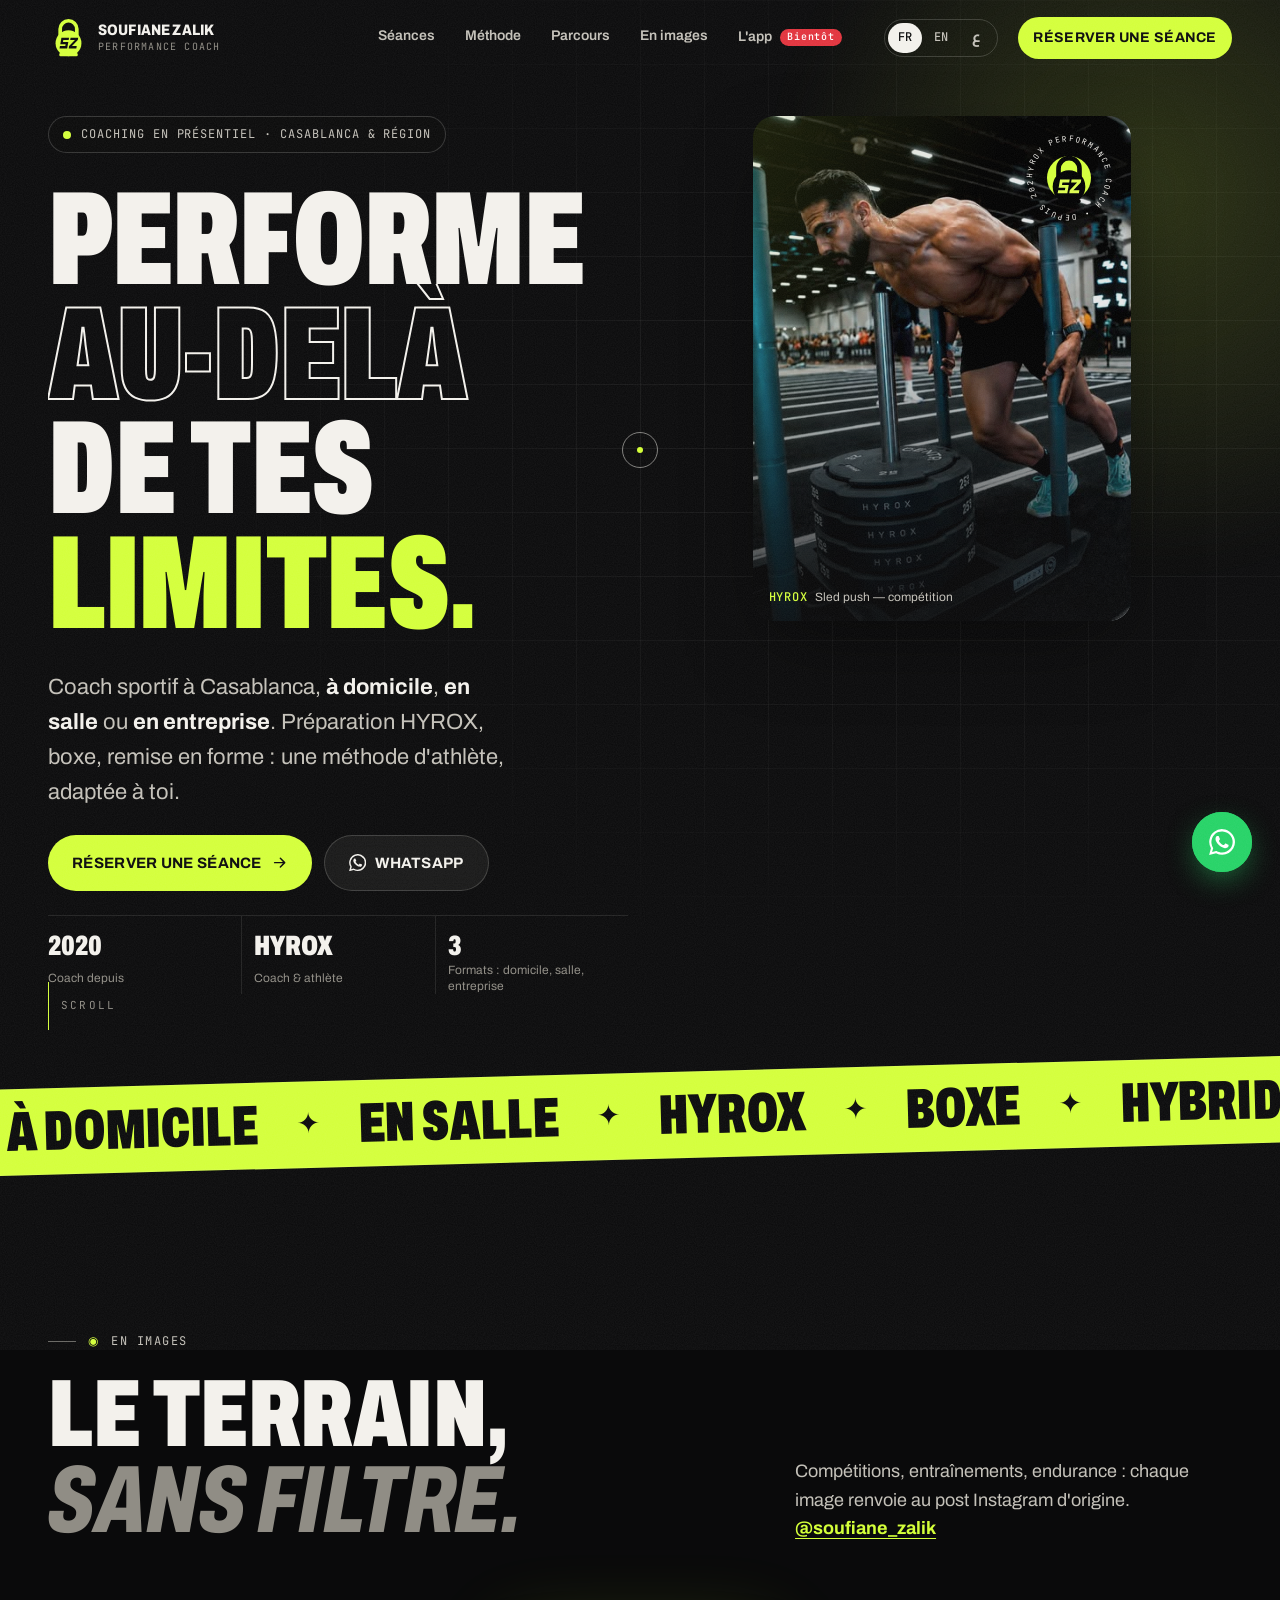
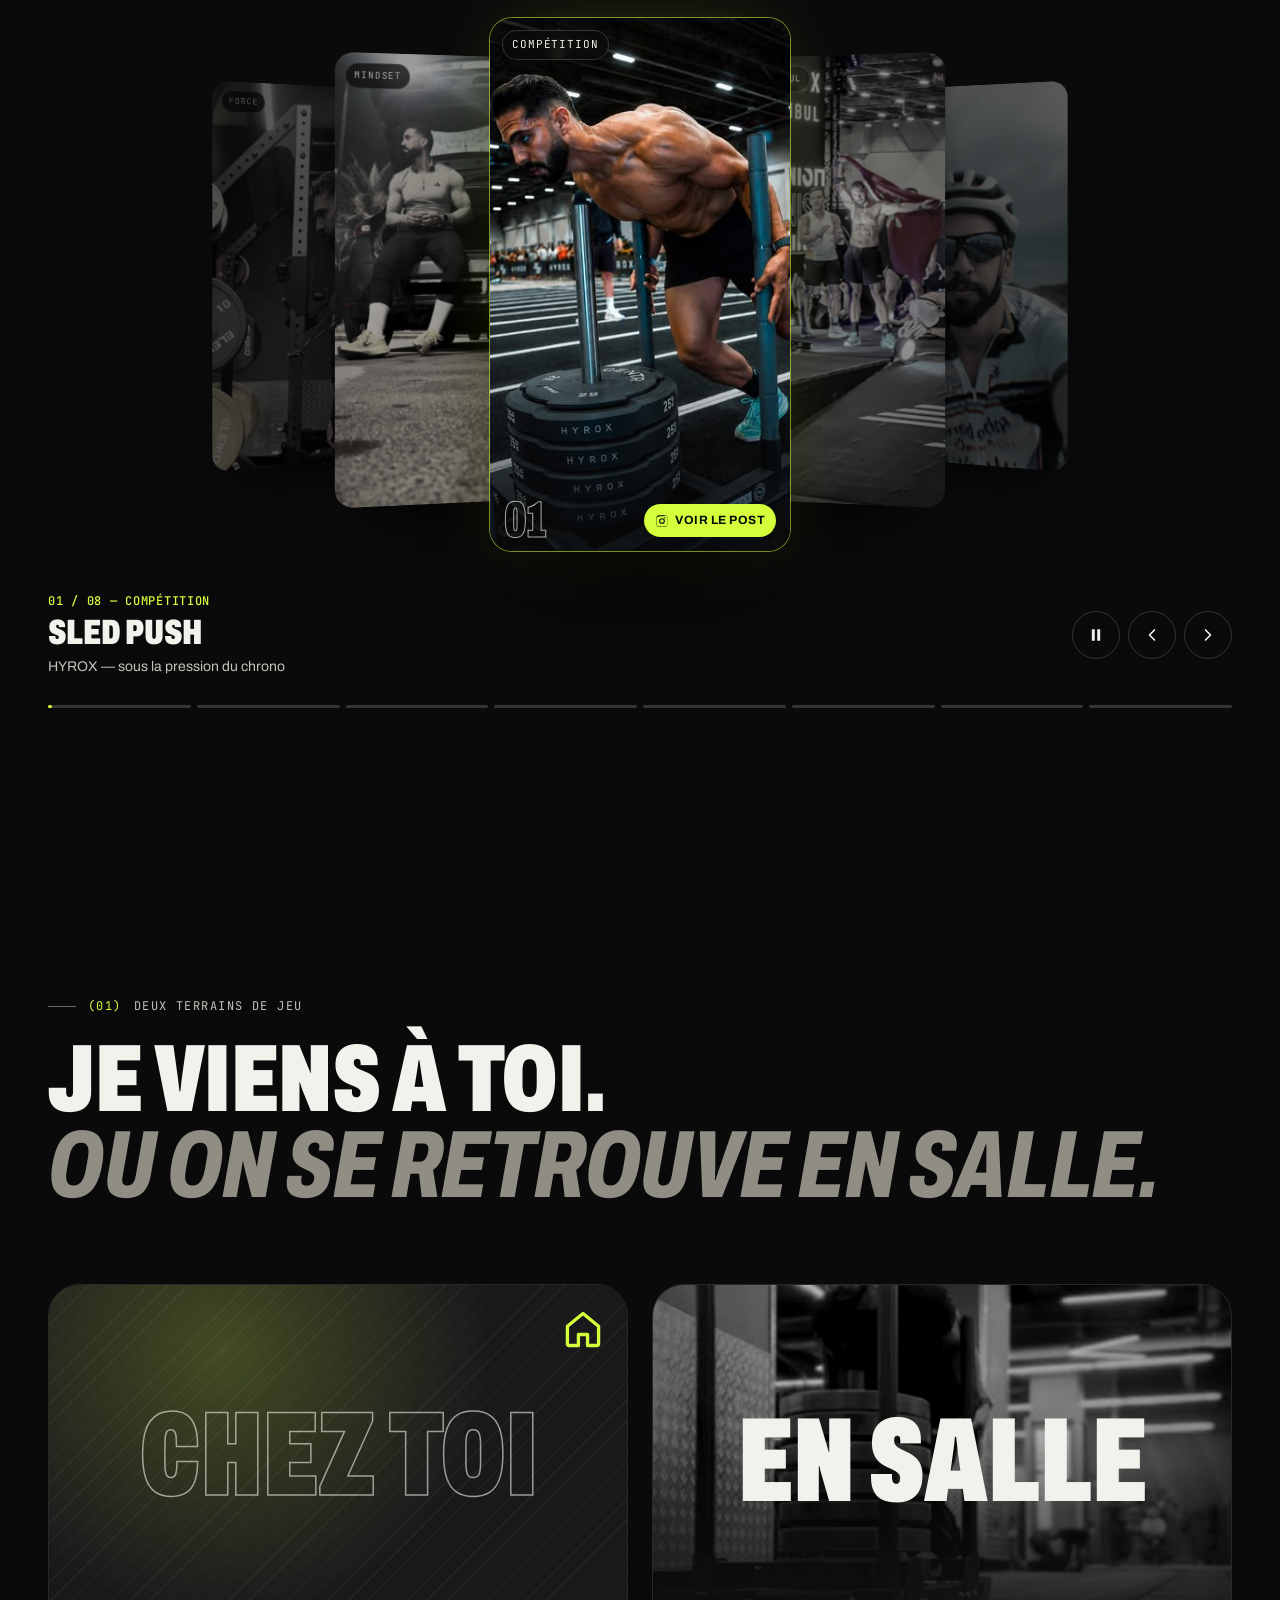
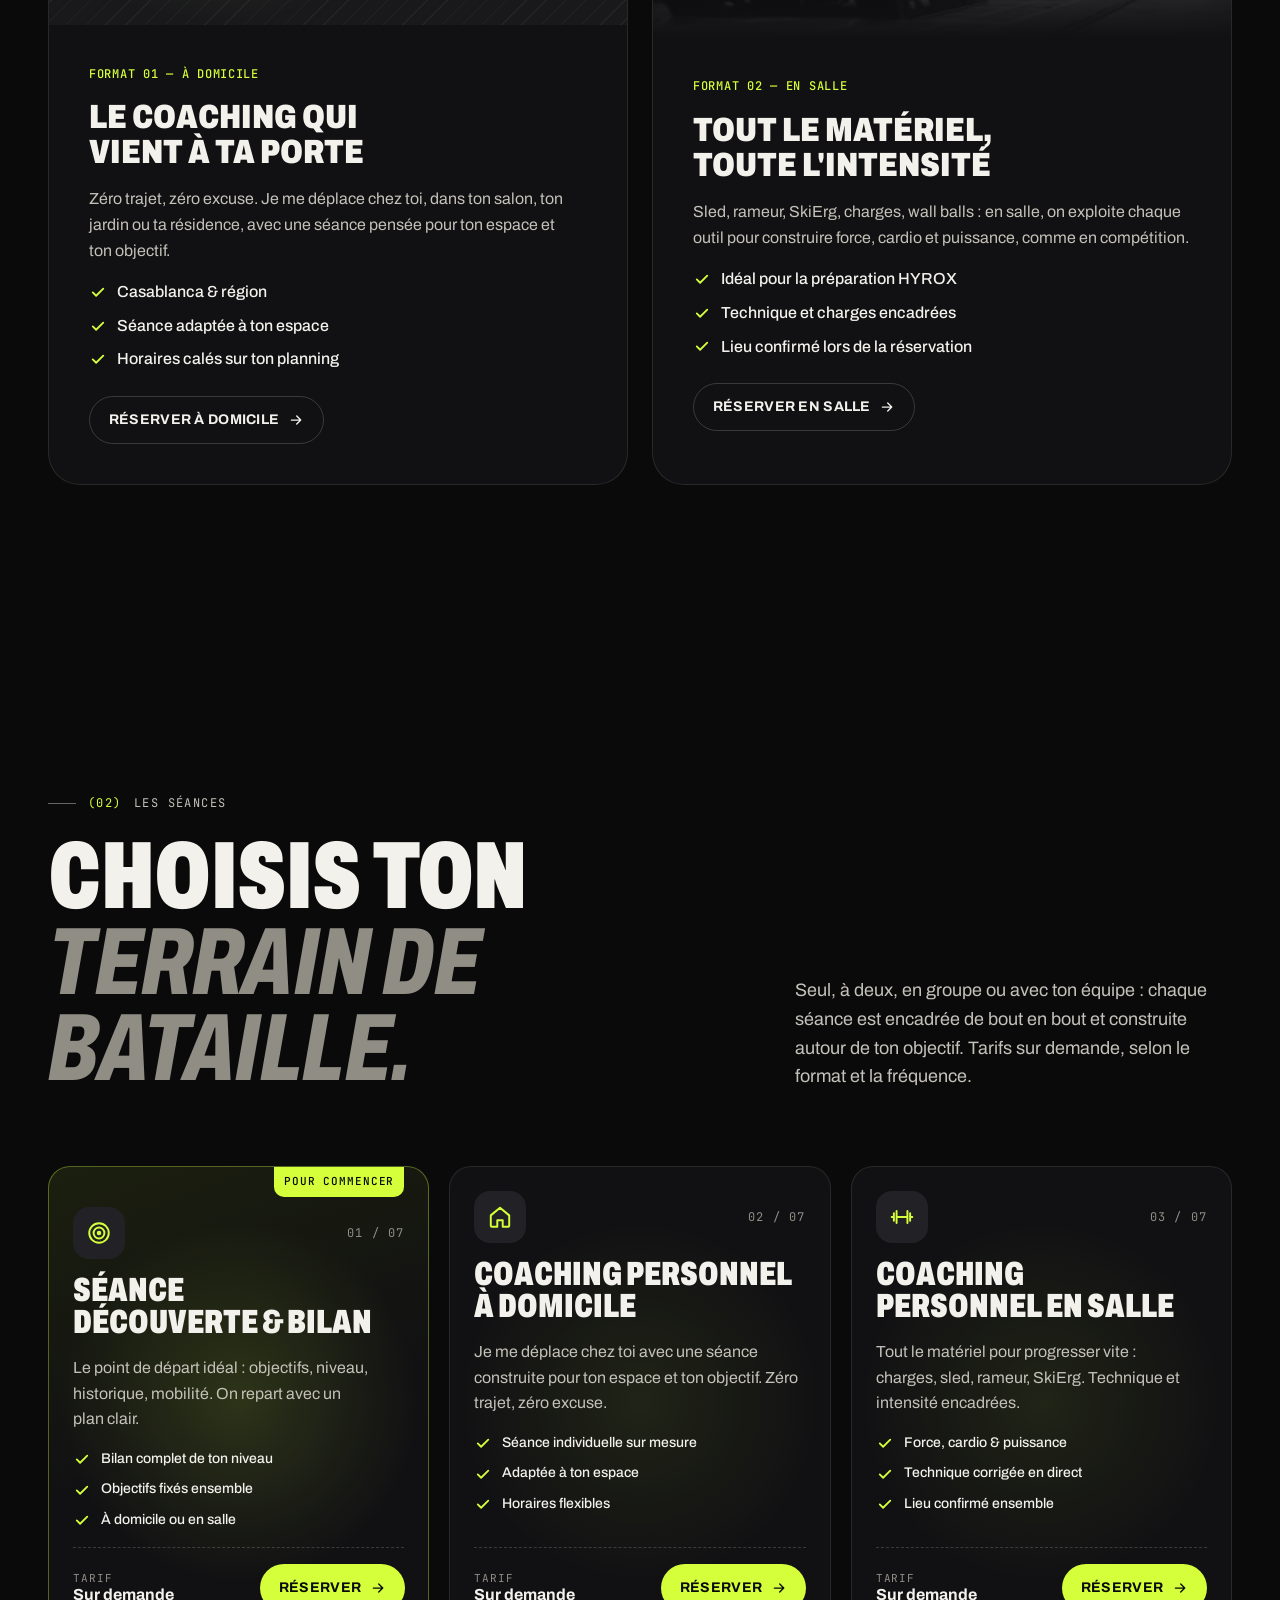
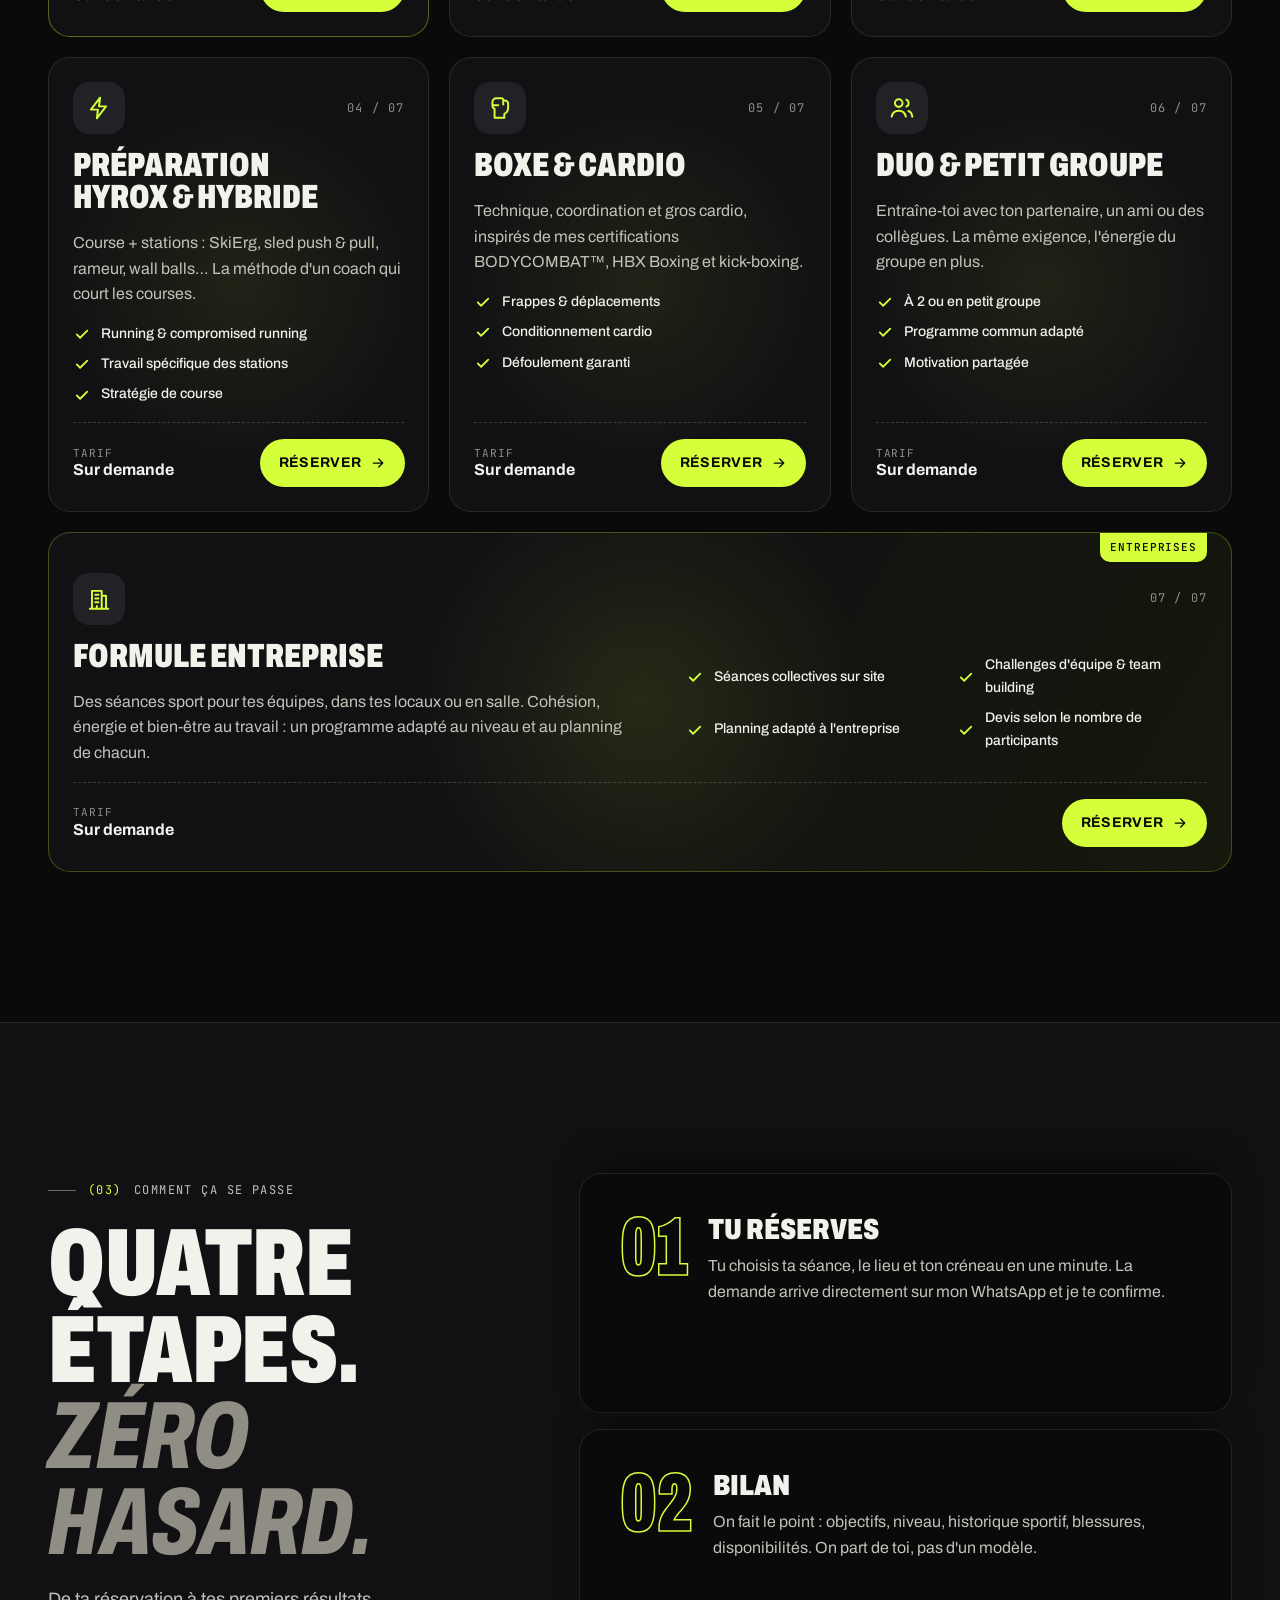
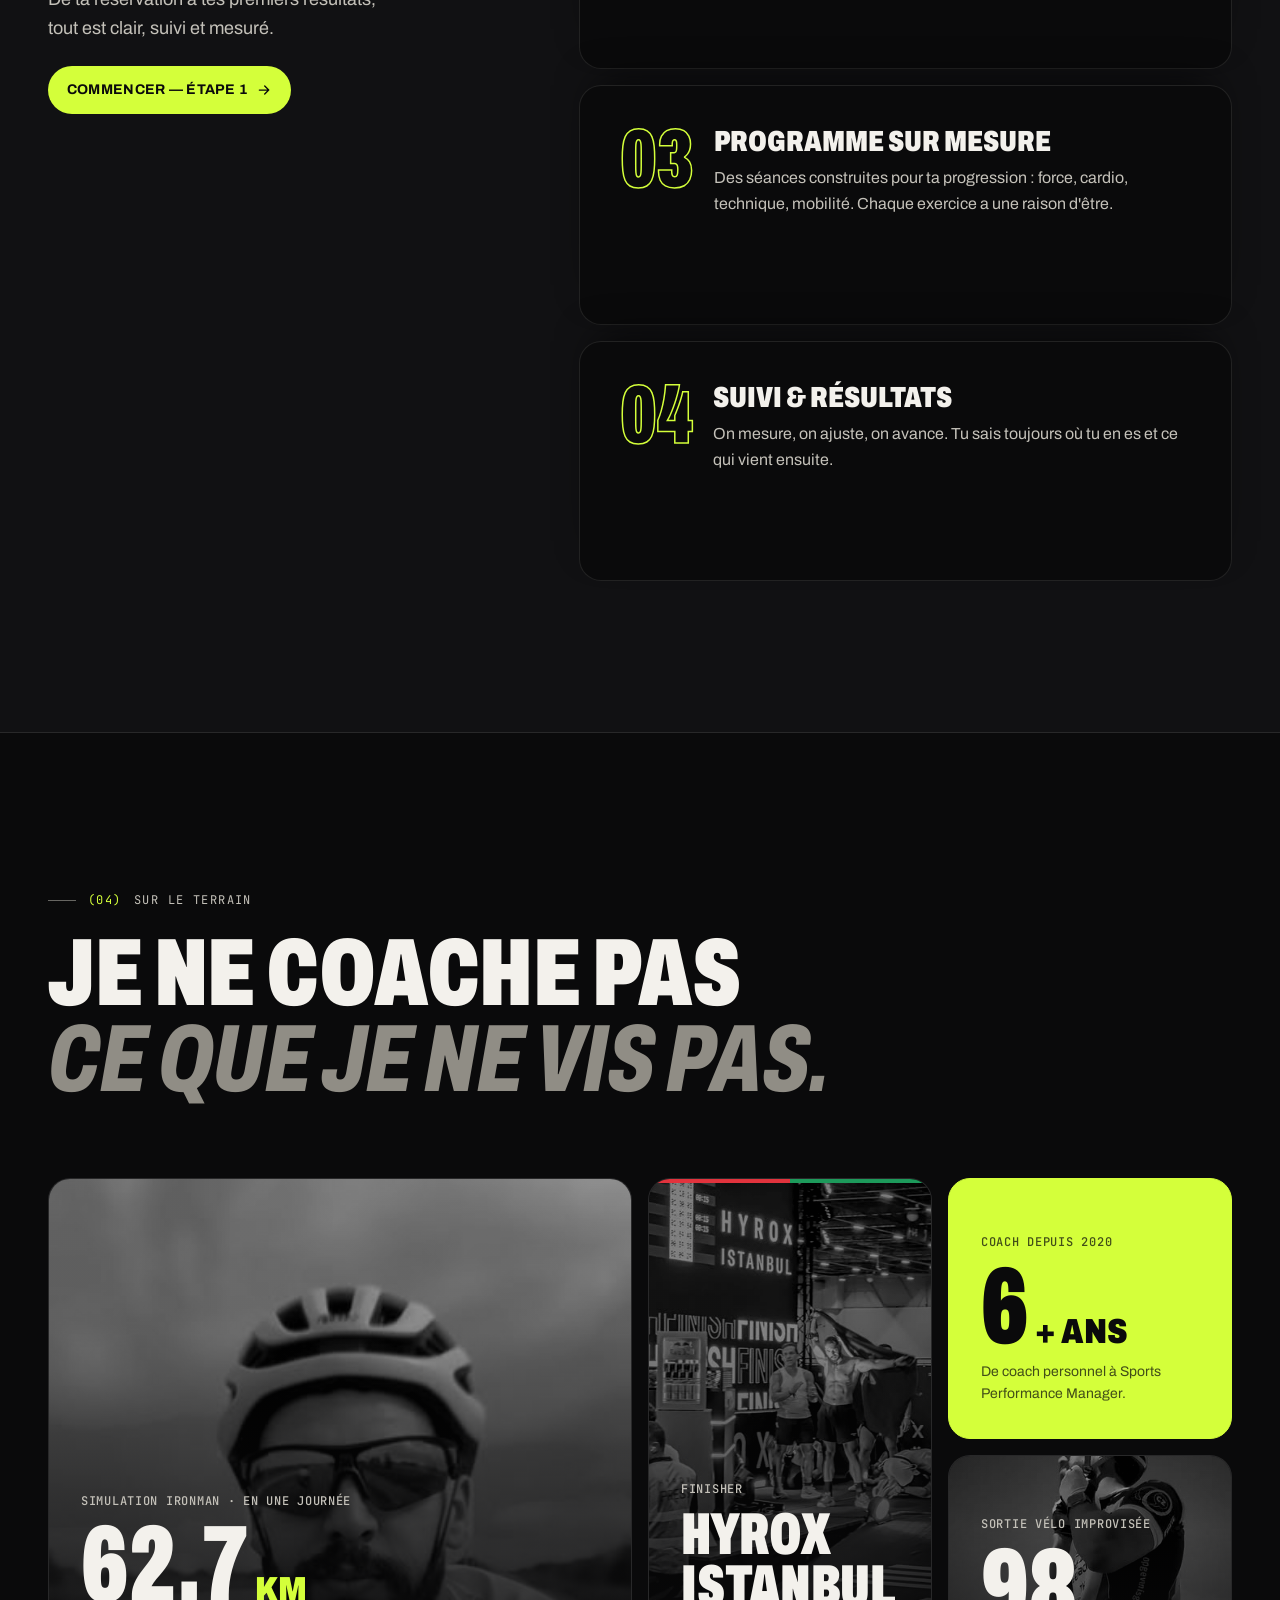
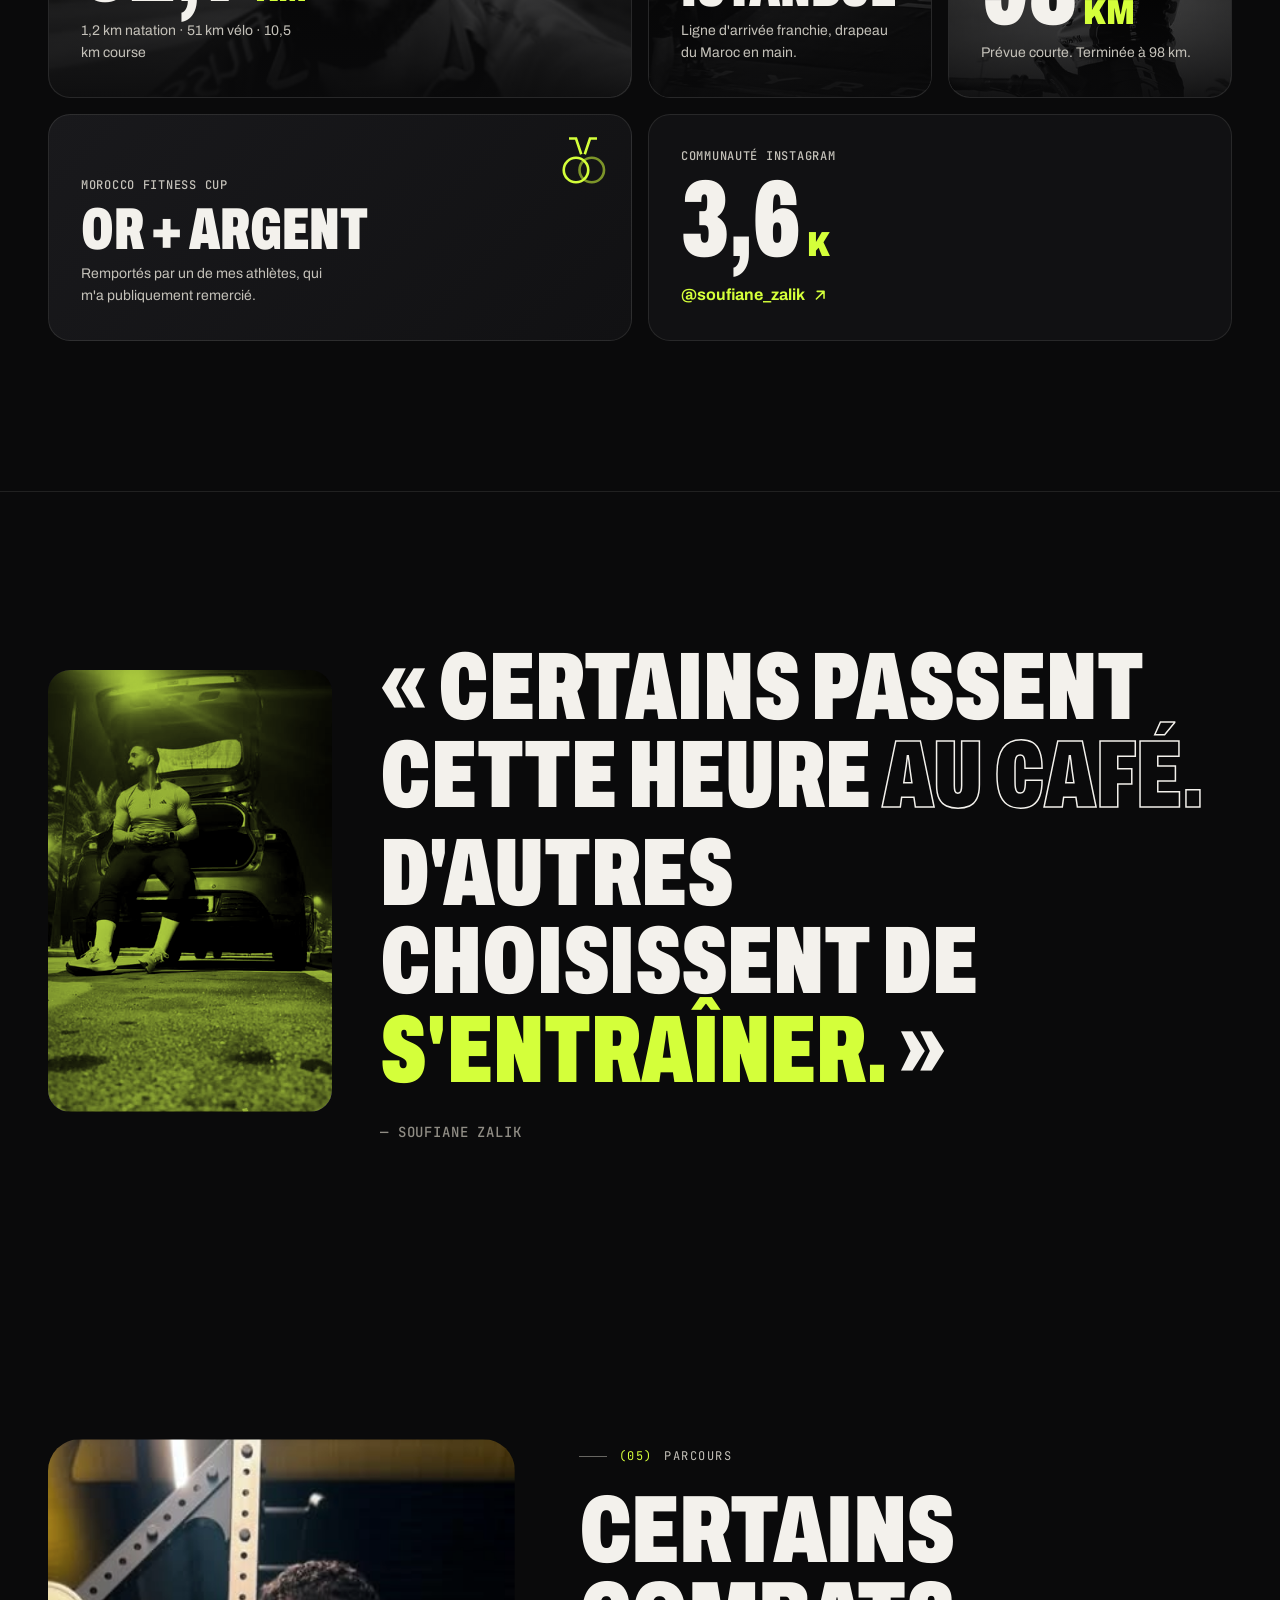
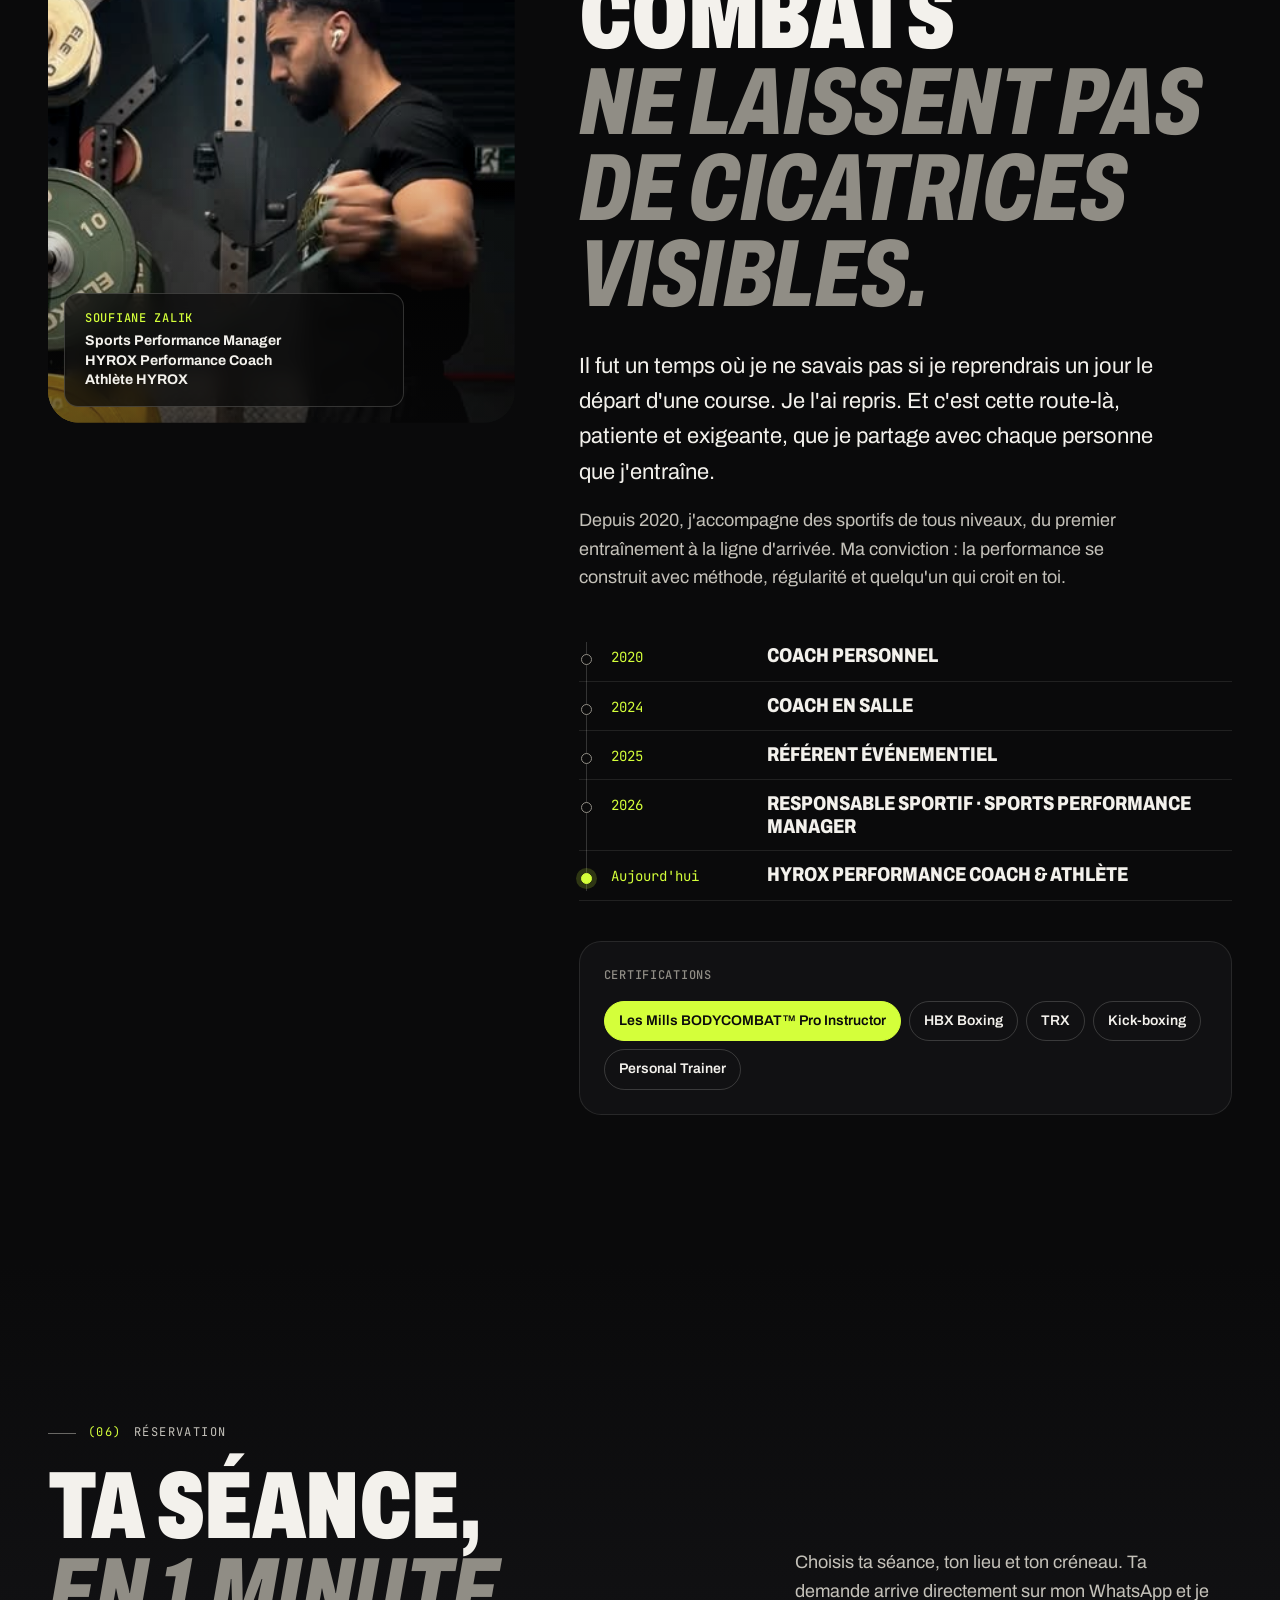
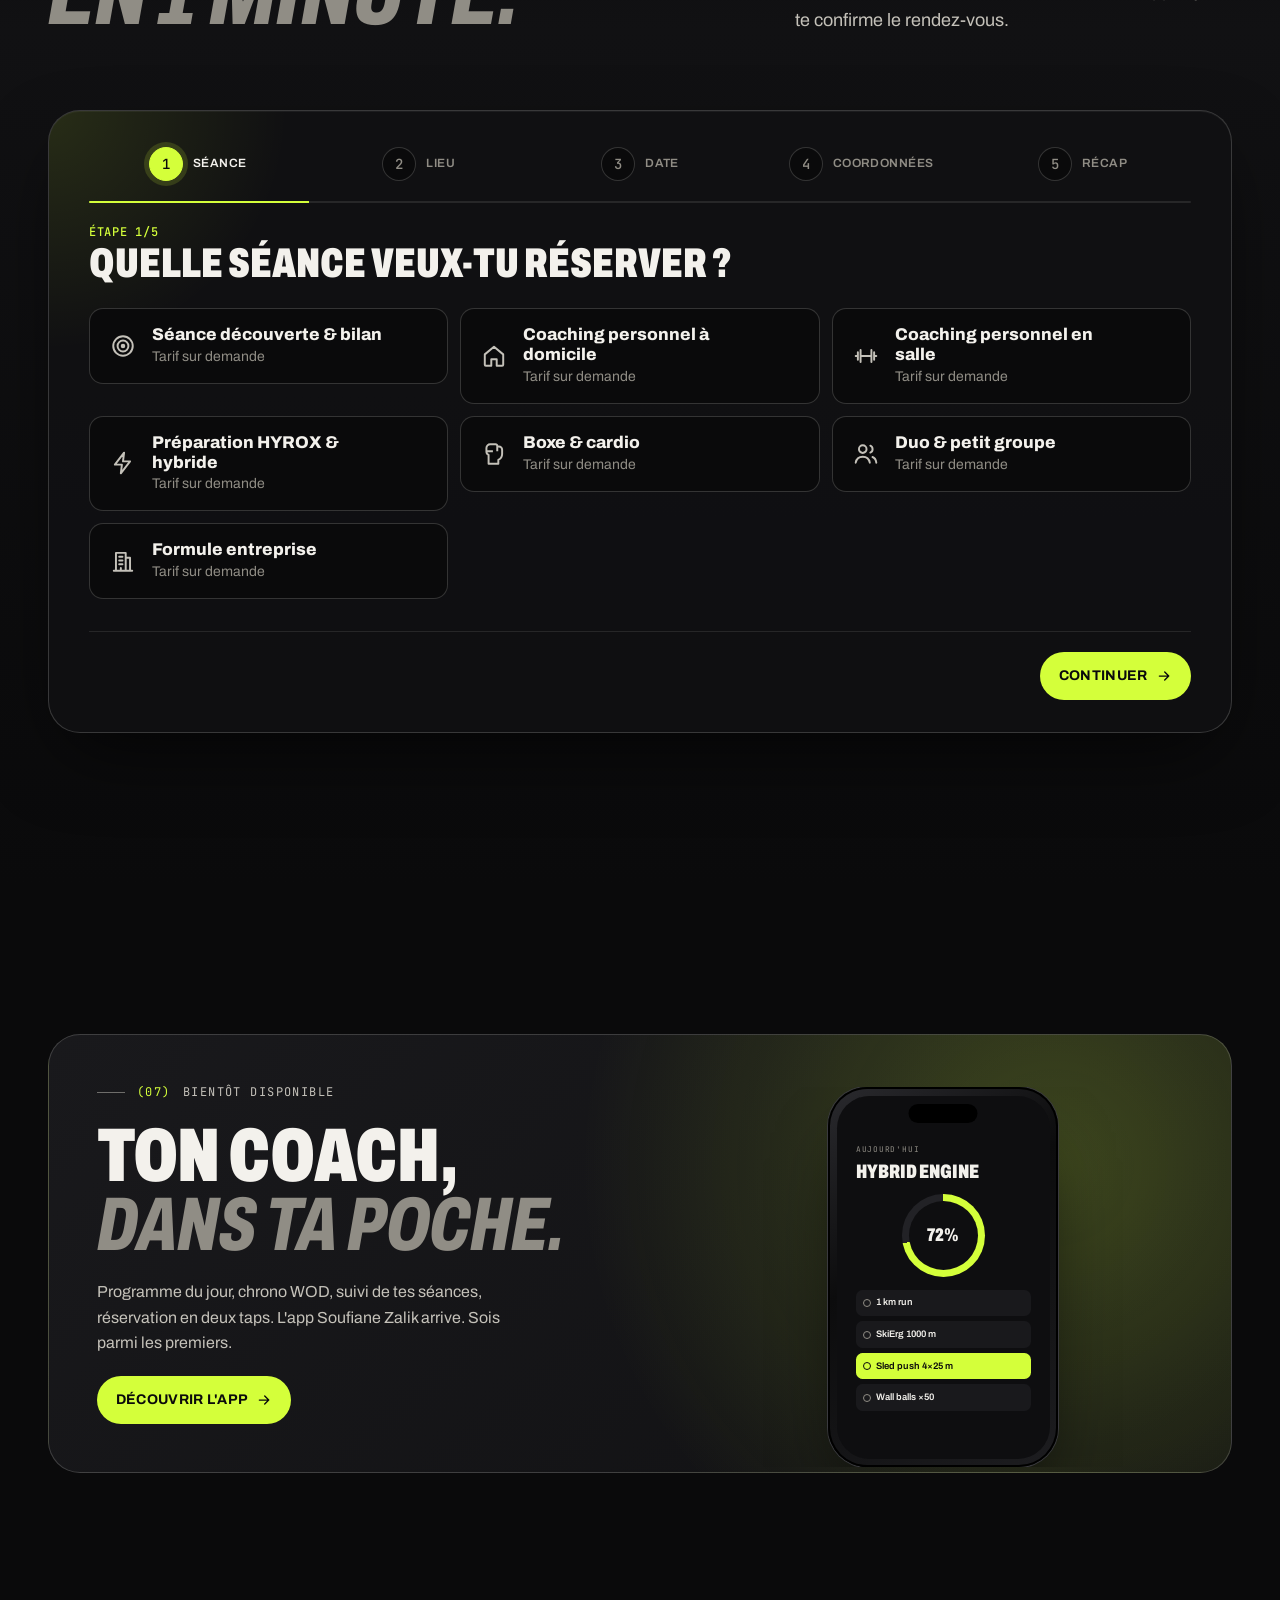
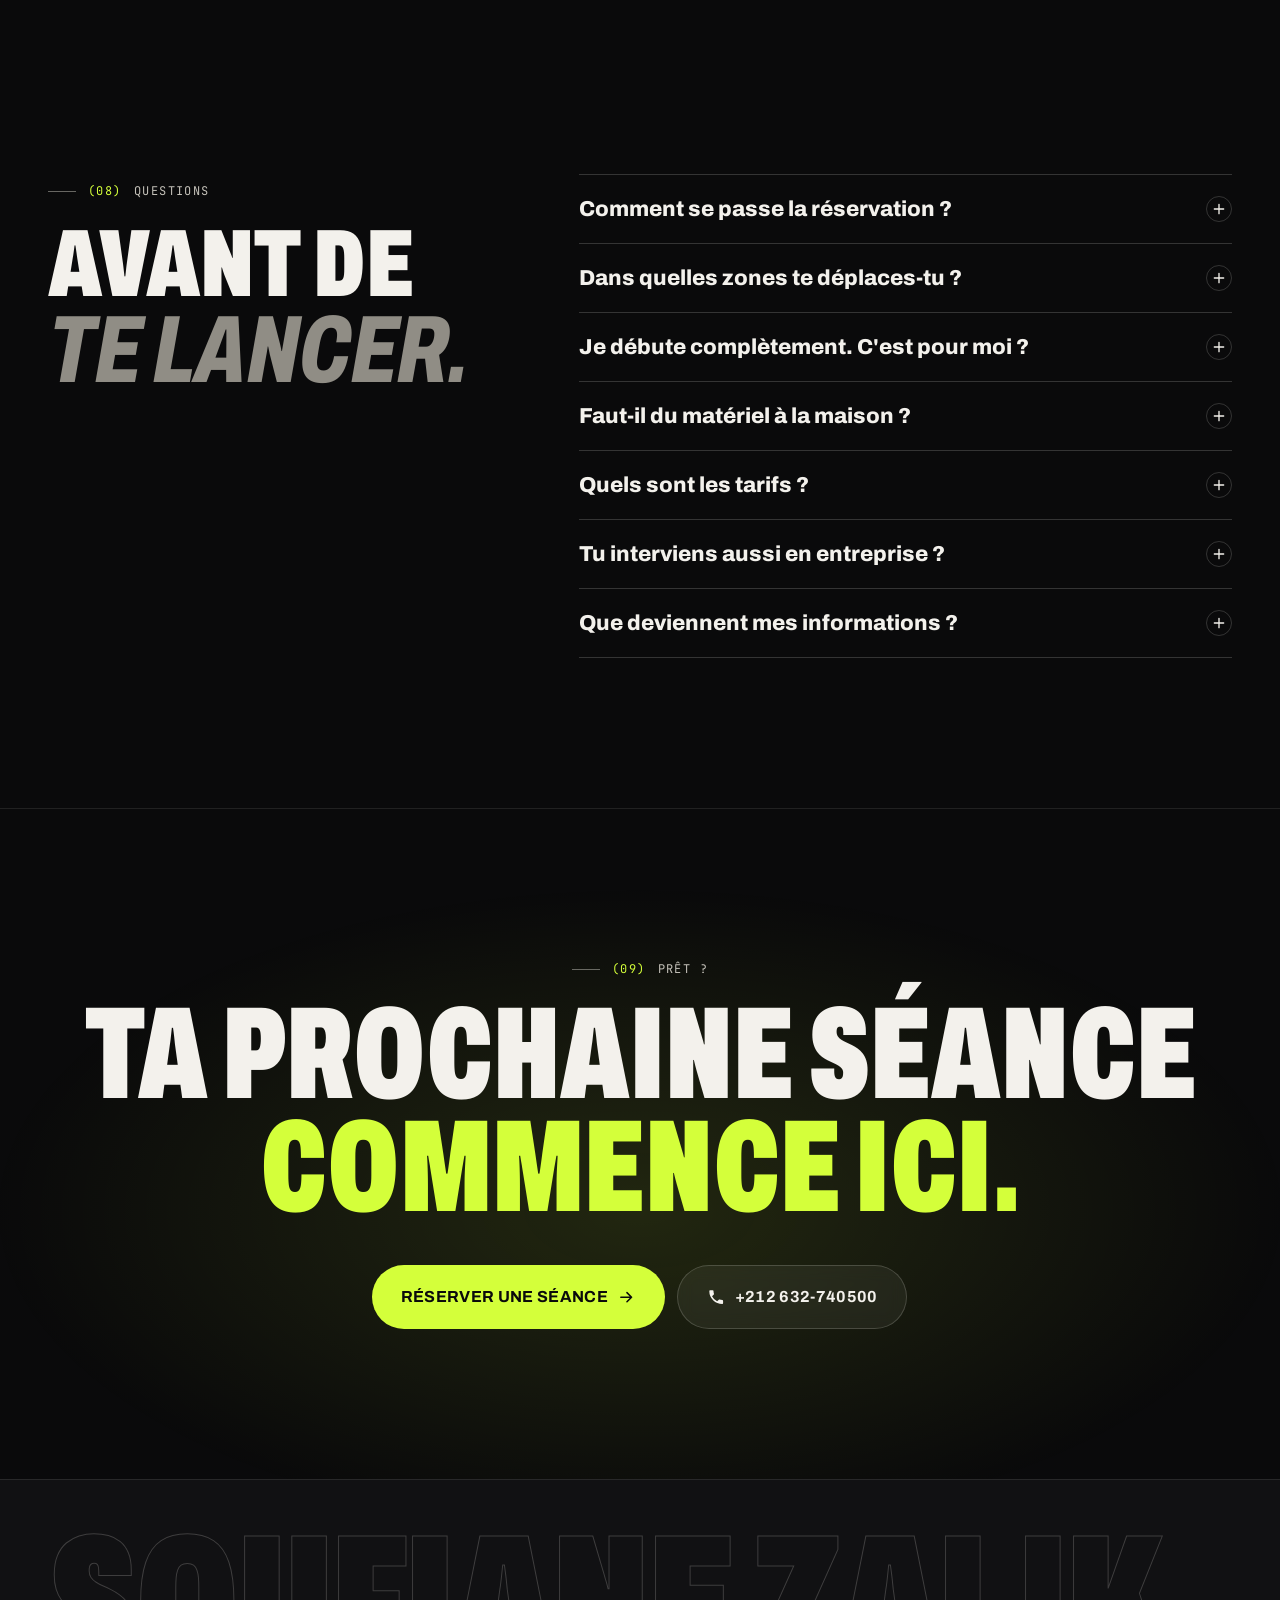
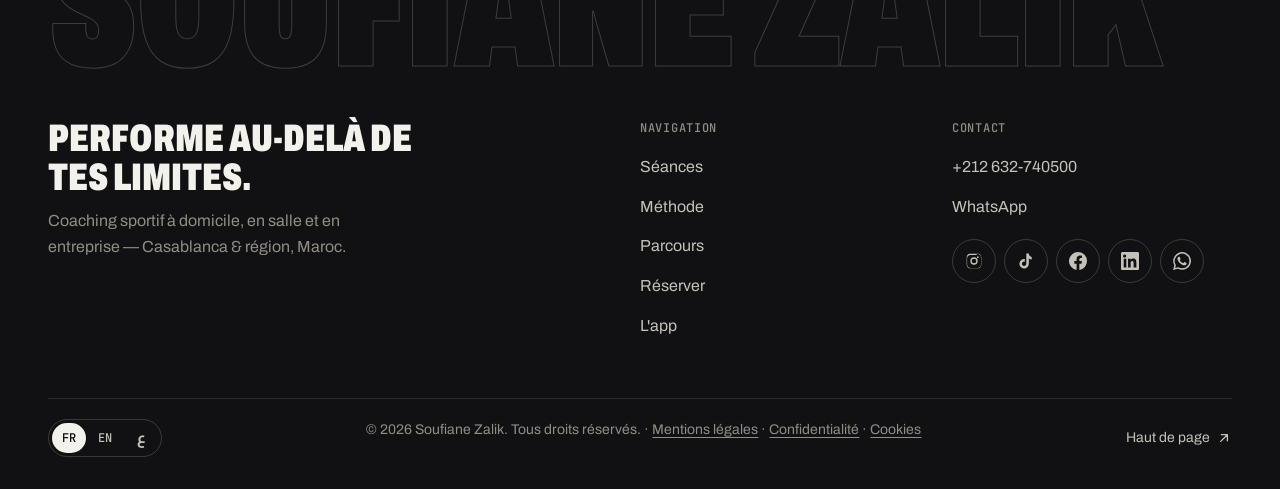
==== commit 0d702d95: "Versions anglaise (/en/) et arabe (/ar/, RTL) + sélecteur de langue - Script multilingue : offres, c" ====
--- a/index.html
+++ b/index.html
@@ -8,6 +8,10 @@
   <title>Coach sportif à Casablanca — domicile, salle & entreprise | Soufiane Zalik</title>
   <meta name="description" content="Coach sportif à Casablanca : coaching à domicile, en salle ou en entreprise avec Soufiane Zalik, HYROX Performance Coach. Préparation HYROX, boxe, remise en forme. Réserve en 1 minute." />
   <link rel="canonical" href="https://obiodev.github.io/soufian/" />
+  <link rel="alternate" hreflang="fr" href="https://obiodev.github.io/soufian/" />
+  <link rel="alternate" hreflang="en" href="https://obiodev.github.io/soufian/en/" />
+  <link rel="alternate" hreflang="ar" href="https://obiodev.github.io/soufian/ar/" />
+  <link rel="alternate" hreflang="x-default" href="https://obiodev.github.io/soufian/" />
   <meta name="author" content="Soufiane Zalik" />
   <meta name="robots" content="index, follow" />
   <meta property="og:type" content="website" />
@@ -27,7 +31,7 @@
   <link rel="preload" href="assets/fonts/archivo-normal-latin.woff2" as="font" type="font/woff2" crossorigin />
   <link rel="stylesheet" href="assets/fonts/fonts.css" />
   <link rel="preload" as="image" href="assets/photos/p02-aug06.jpg" fetchpriority="high" />
-  <link rel="stylesheet" href="styles.css?v=202611211902" />
+  <link rel="stylesheet" href="styles.css?v=202611211912" />
   <script>document.documentElement.classList.add("js");</script>
   <script type="application/ld+json">
   {
@@ -147,11 +151,13 @@
           <li><a href="app.html"><span class="nav__num">05</span>L'app <span class="tag-soon">Bientôt</span></a></li>
         </ul>
         <div class="nav__menu-foot">
+          <nav class="lang-switch lang-switch--menu" aria-label="Langue"><a href="index.html" hreflang="fr" lang="fr" title="Français" aria-current="true">FR</a><a href="en/index.html" hreflang="en" lang="en" title="English">EN</a><a href="ar/index.html" hreflang="ar" lang="ar" title="العربية">ع</a></nav>
           <a class="btn btn--volt btn--lg" href="#reserver">Réserver une séance <svg class="ico" aria-hidden="true"><use href="#i-arrow"/></svg></a>
           <a class="nav__phone" href="tel:+212632740500"><svg class="ico" aria-hidden="true"><use href="#i-phone"/></svg>+212 632-740500</a>
           <div class="socials" data-socials></div>
         </div>
       </nav>
+      <nav class="lang-switch lang-switch--bar" aria-label="Langue"><a href="index.html" hreflang="fr" lang="fr" title="Français" aria-current="true">FR</a><a href="en/index.html" hreflang="en" lang="en" title="English">EN</a><a href="ar/index.html" hreflang="ar" lang="ar" title="العربية">ع</a></nav>
       <a class="btn btn--volt nav__cta magnetic" href="#reserver">Réserver<span class="hide-sm">&nbsp;une séance</span></a>
       <button class="burger" id="burger" type="button" aria-expanded="false" aria-controls="navMenu">
         <span class="sr-only">Menu</span><span class="burger__l" aria-hidden="true"></span><span class="burger__l" aria-hidden="true"></span>
@@ -733,6 +739,7 @@
         </div>
       </div>
       <div class="footer__bottom">
+        <nav class="lang-switch lang-switch--footer" aria-label="Langue"><a href="index.html" hreflang="fr" lang="fr" title="Français" aria-current="true">FR</a><a href="en/index.html" hreflang="en" lang="en" title="English">EN</a><a href="ar/index.html" hreflang="ar" lang="ar" title="العربية">ع</a></nav>
         <p>© <span data-year>2026</span> Soufiane Zalik. Tous droits réservés. · <a href="mentions-legales.html">Mentions légales</a> · <a href="mentions-legales.html#confidentialite">Confidentialité</a> · <a href="mentions-legales.html#cookies">Cookies</a></p>
         <a href="#top" class="footer__top">Haut de page <svg class="ico" aria-hidden="true"><use href="#i-arrow-ne"/></svg></a>
       </div>
@@ -747,6 +754,6 @@
     <svg aria-hidden="true"><use href="#i-whatsapp"/></svg>
   </a>
 
-  <script src="script.js?v=202611211902" defer></script>
+  <script src="script.js?v=202611211912" defer></script>
 </body>
 </html>
--- a/assets/fonts/fonts.css
+++ b/assets/fonts/fonts.css
@@ -75,3 +75,12 @@
   src: url(jetbrains-mono-normal-latin.woff2) format('woff2');
   unicode-range: U+0000-00FF, U+0131, U+0152-0153, U+02BB-02BC, U+02C6, U+02DA, U+02DC, U+0304, U+0308, U+0329, U+2000-206F, U+20AC, U+2122, U+2191, U+2193, U+2212, U+2215, U+FEFF, U+FFFD;
 }
+/* arabic */
+@font-face {
+  font-family: 'Cairo';
+  font-style: normal;
+  font-weight: 400 900;
+  font-display: swap;
+  src: url(cairo-arabic.woff2) format('woff2');
+  unicode-range: U+0600-06FF, U+0750-077F, U+0870-0891, U+0897-08E1, U+08E3-08FF, U+200C-200E, U+2010-2011, U+204F, U+2E41, U+FB50-FDFF, U+FE70-FE74, U+FE76-FEFC, U+102E0-102FB, U+10E60-10E7E, U+10EC2-10EC7, U+10EC9-10EEE, U+10EF0-10EFF, U+1EE00-1EE03, U+1EE05-1EE1F, U+1EE21-1EE22, U+1EE24, U+1EE27, U+1EE29-1EE32, U+1EE34-1EE37, U+1EE39, U+1EE3B, U+1EE42, U+1EE47, U+1EE49, U+1EE4B, U+1EE4D-1EE4F, U+1EE51-1EE52, U+1EE54, U+1EE57, U+1EE59, U+1EE5B, U+1EE5D, U+1EE5F, U+1EE61-1EE62, U+1EE64, U+1EE67-1EE6A, U+1EE6C-1EE72, U+1EE74-1EE77, U+1EE79-1EE7C, U+1EE7E, U+1EE80-1EE89, U+1EE8B-1EE9B, U+1EEA1-1EEA3, U+1EEA5-1EEA9, U+1EEAB-1EEBB, U+1EEF0-1EEF1;
+}
--- a/styles.css
+++ b/styles.css
@@ -1294,3 +1294,42 @@
 .legal__table th { color: var(--ink); background: var(--bg-2); font-weight: 700; }
 .legal__table-wrap { overflow-x: auto; }
 .legal__updated { margin-top: var(--s12); font-family: var(--f-mono); font-size: var(--fs-xs); color: var(--ink-3); text-transform: uppercase; letter-spacing: 0.08em; }
+
+/* ---------- Sélecteur de langue ---------- */
+.lang-switch { display: inline-flex; align-items: center; gap: 2px; padding: 3px; border: 1px solid var(--line-2); border-radius: var(--r-pill); position: relative; z-index: 2; }
+.lang-switch a { min-width: 34px; height: 30px; padding: 0 8px; display: grid; place-items: center; border-radius: var(--r-pill); font-family: var(--f-mono); font-size: 0.75rem; font-weight: 500; color: var(--ink-2); transition: background var(--t), color var(--t); }
+.lang-switch a:hover { color: var(--ink); background: rgba(243, 241, 236, 0.08); }
+.lang-switch a[aria-current] { background: var(--ink); color: var(--bg); }
+.lang-switch a[lang="ar"] { font-family: "Cairo", var(--f-sans); font-size: 0.95rem; font-weight: 700; }
+.lang-switch--bar { display: none; }
+.lang-switch--menu { justify-self: start; }
+.lang-switch--menu a { min-width: 48px; height: 40px; font-size: 0.875rem; }
+@media (min-width: 1024px) { .lang-switch--bar { display: inline-flex; margin-inline-end: var(--s2); } }
+
+/* Numéros de téléphone toujours lisibles de gauche à droite */
+a[href^="tel:"], .nav__phone { direction: ltr; unicode-bidi: isolate; }
+
+/* ---------- Arabe (RTL) ---------- */
+html[lang="ar"] {
+  --f-sans: "Archivo", "Cairo", system-ui, -apple-system, "Segoe UI", Tahoma, sans-serif;
+  --f-mono: "JetBrains Mono", "Cairo", ui-monospace, monospace;
+}
+[dir="rtl"] body { font-family: var(--f-sans); }
+[dir="rtl"] *, [dir="rtl"] *::before, [dir="rtl"] *::after { letter-spacing: 0 !important; }
+[dir="rtl"] em, [dir="rtl"] i { font-style: normal; }
+[dir="rtl"] h1, [dir="rtl"] h2, [dir="rtl"] h3, [dir="rtl"] .display-1, [dir="rtl"] .display-2, [dir="rtl"] .display-3,
+[dir="rtl"] .hero__title, [dir="rtl"] .final__title, [dir="rtl"] .offer__title, [dir="rtl"] .legal__title, [dir="rtl"] .nav__links a { line-height: 1.3; }
+[dir="rtl"] .brand { margin-right: 0; margin-left: auto; }
+[dir="rtl"] .brand__name { direction: ltr; text-align: right; }
+[dir="rtl"] .offer__badge { right: auto; left: var(--s6); }
+[dir="rtl"] .ico use[href="#i-arrow"], [dir="rtl"] .ico use[href="#i-arrow-ne"] { transform: scaleX(-1); transform-origin: center; transform-box: fill-box; }
+[dir="rtl"] .marquee, [dir="rtl"] .marquee__track { direction: ltr; }
+[dir="rtl"] .legal ul { padding-left: 0; padding-right: 1.2em; }
+[dir="rtl"] .legal__table th, [dir="rtl"] .legal__table td { text-align: right; }
+[dir="rtl"] .wz-error, [dir="rtl"] .field label { text-align: right; }
+[dir="rtl"] .field select { padding-right: 16px; padding-left: 44px; background-position: left 14px center; }
+[dir="rtl"] input[type="tel"], [dir="rtl"] input[type="number"] { direction: ltr; text-align: right; }
+@media (min-width: 1024px) { [dir="rtl"] .nav__menu { margin-right: 0; margin-left: var(--s4); } }
+
+/* Empêche le léger défilement horizontal causé par le bandeau incliné */
+html { overflow-x: clip; }
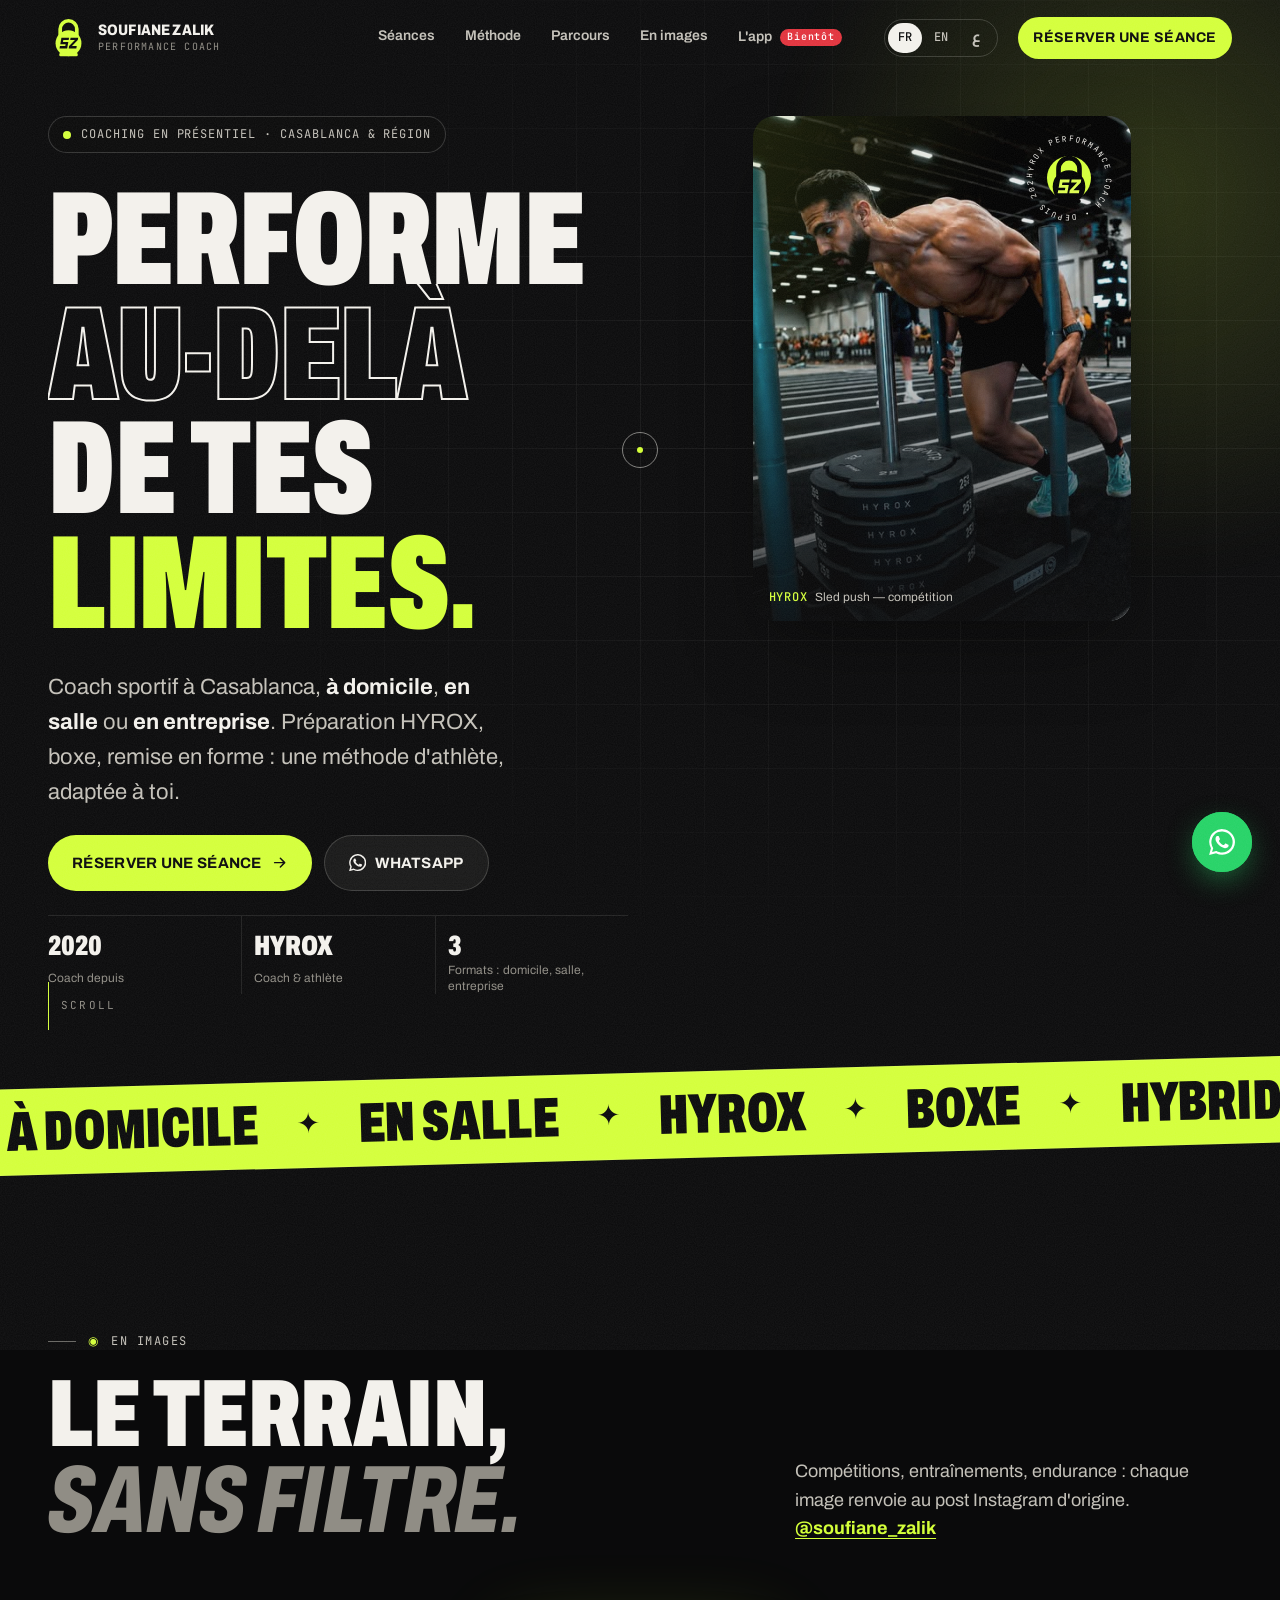
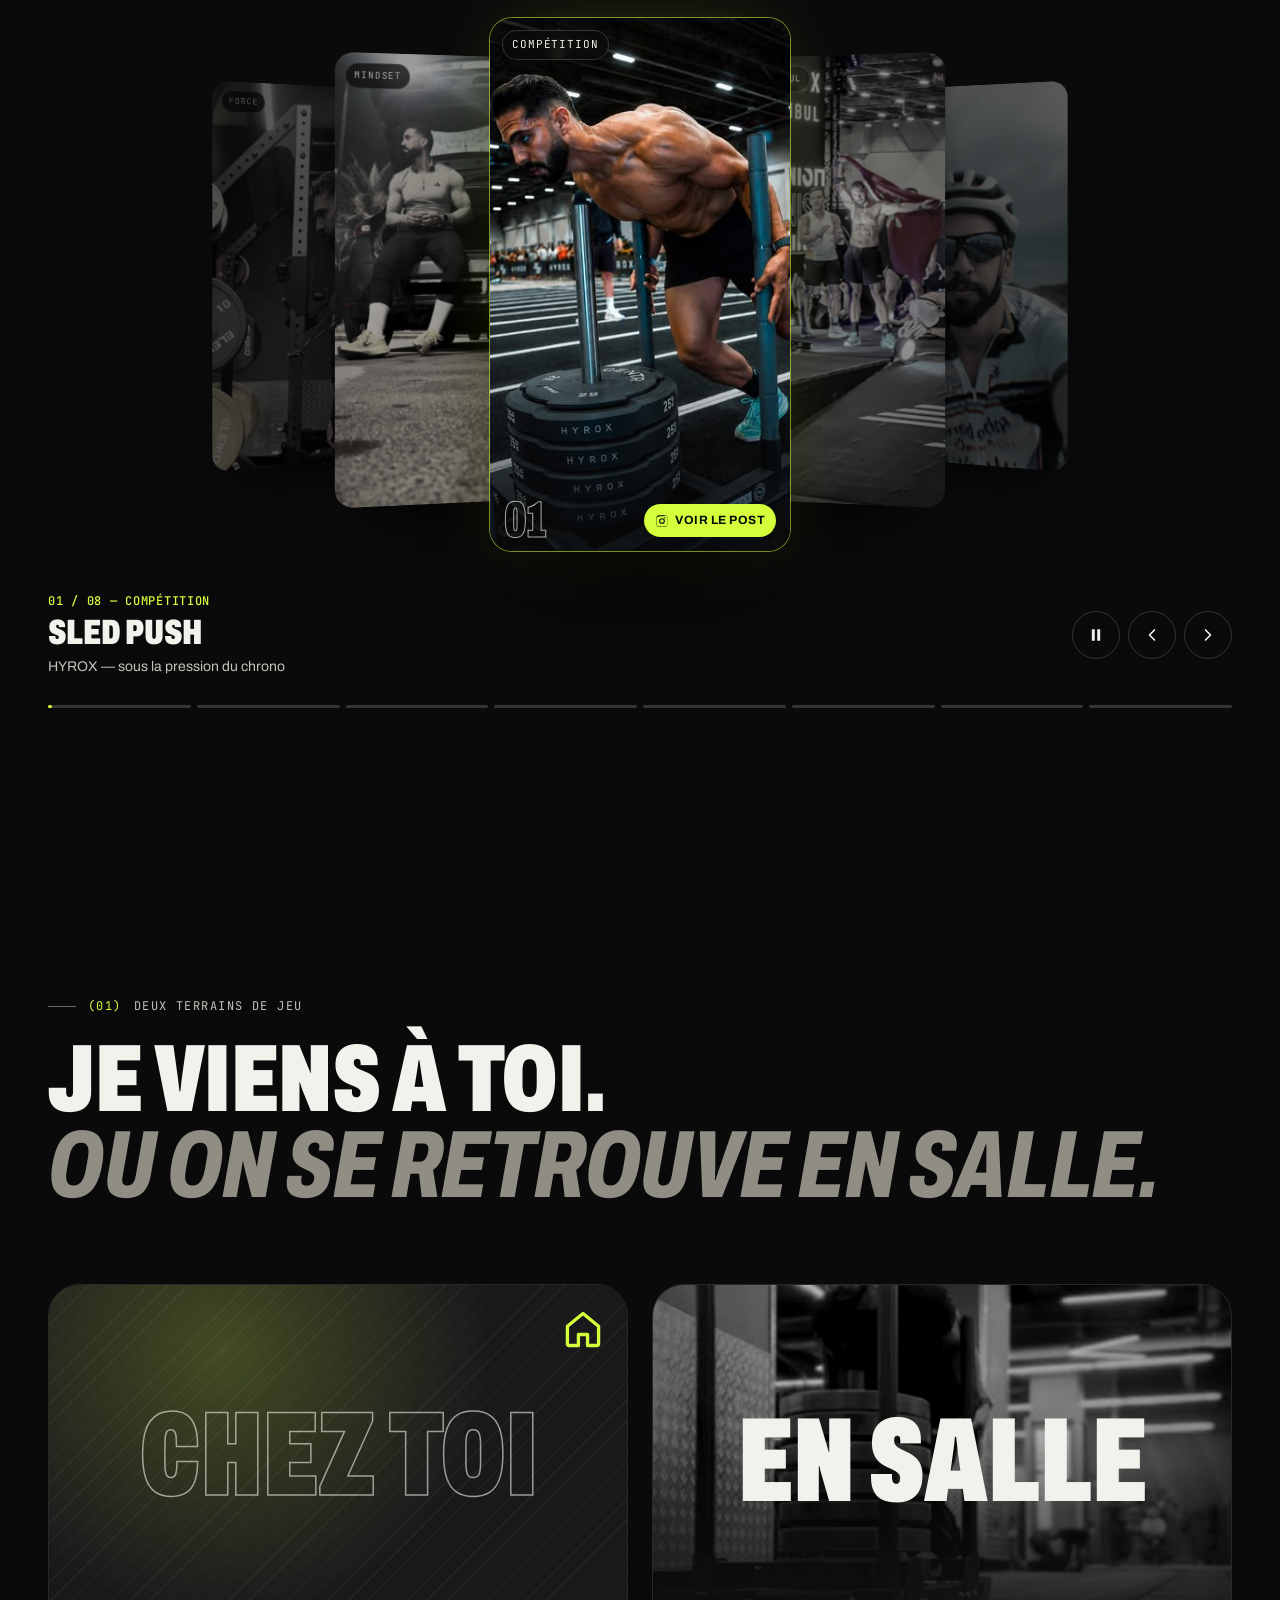
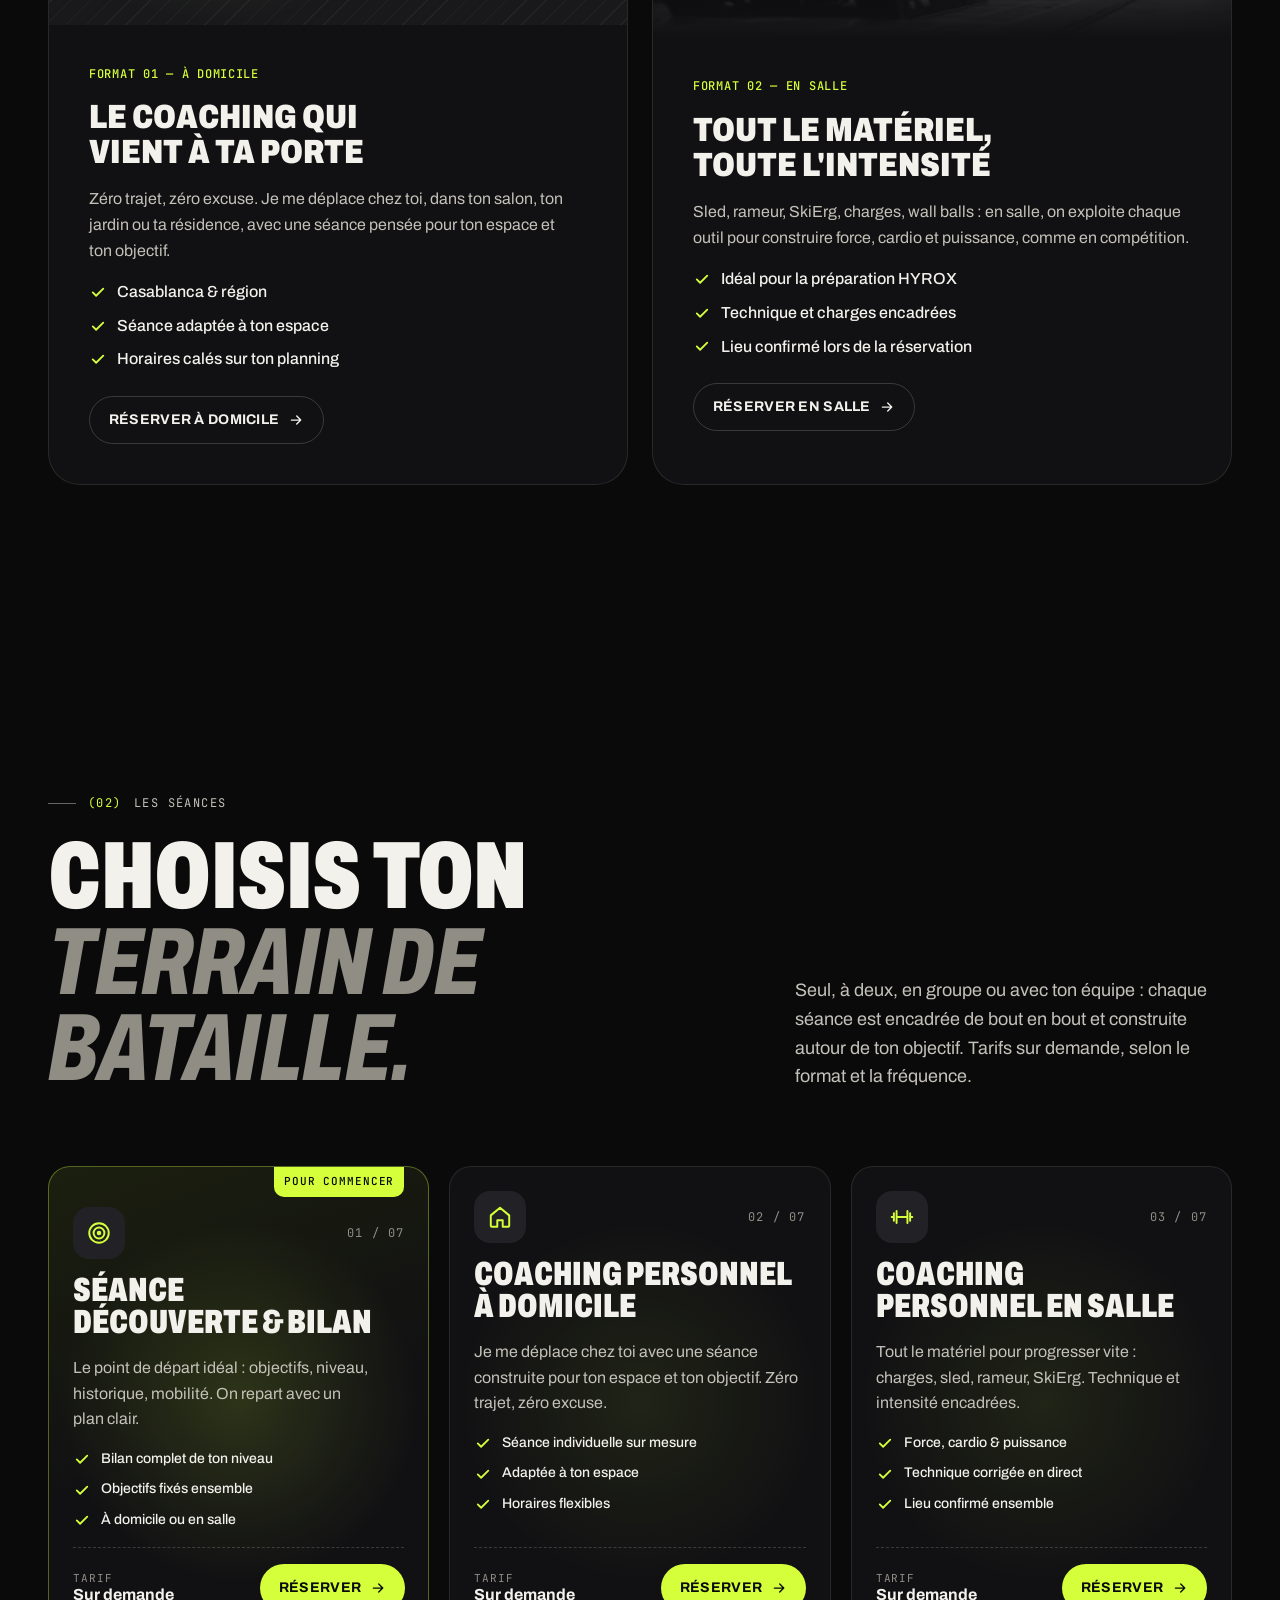
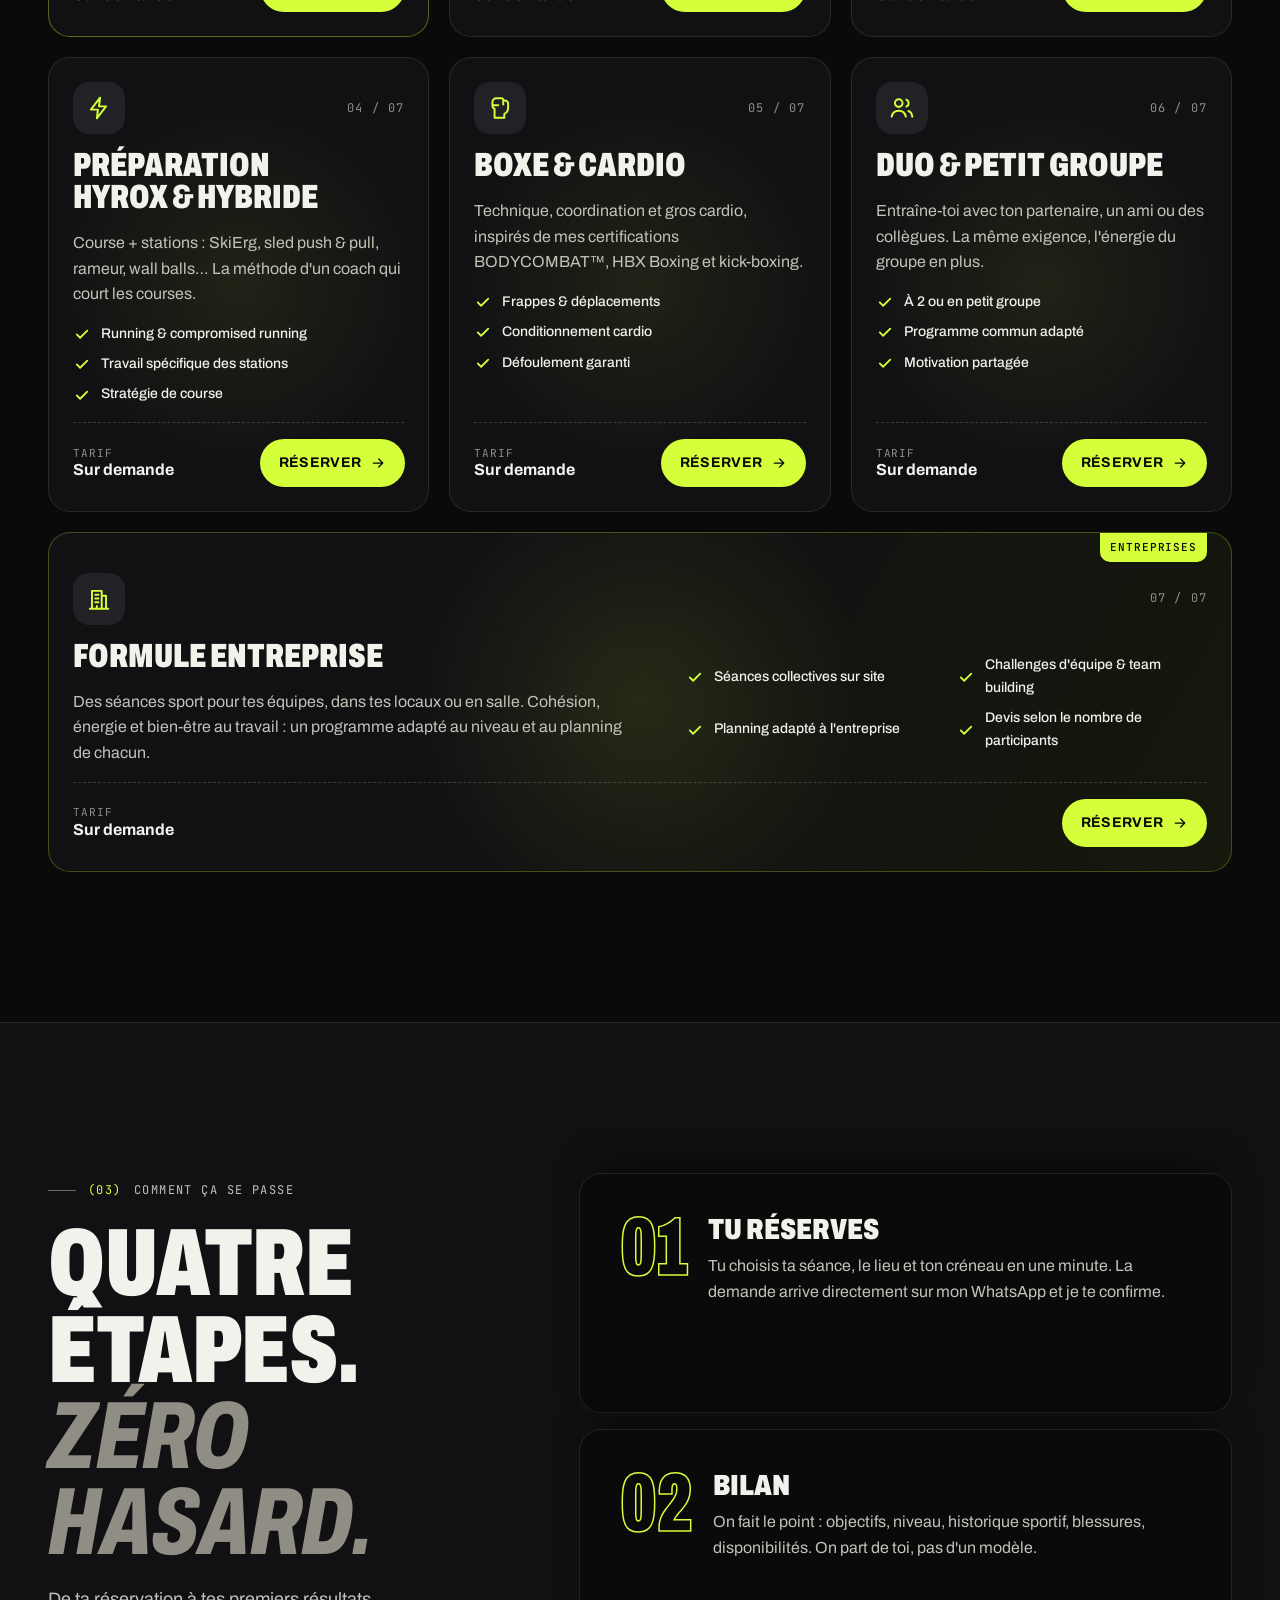
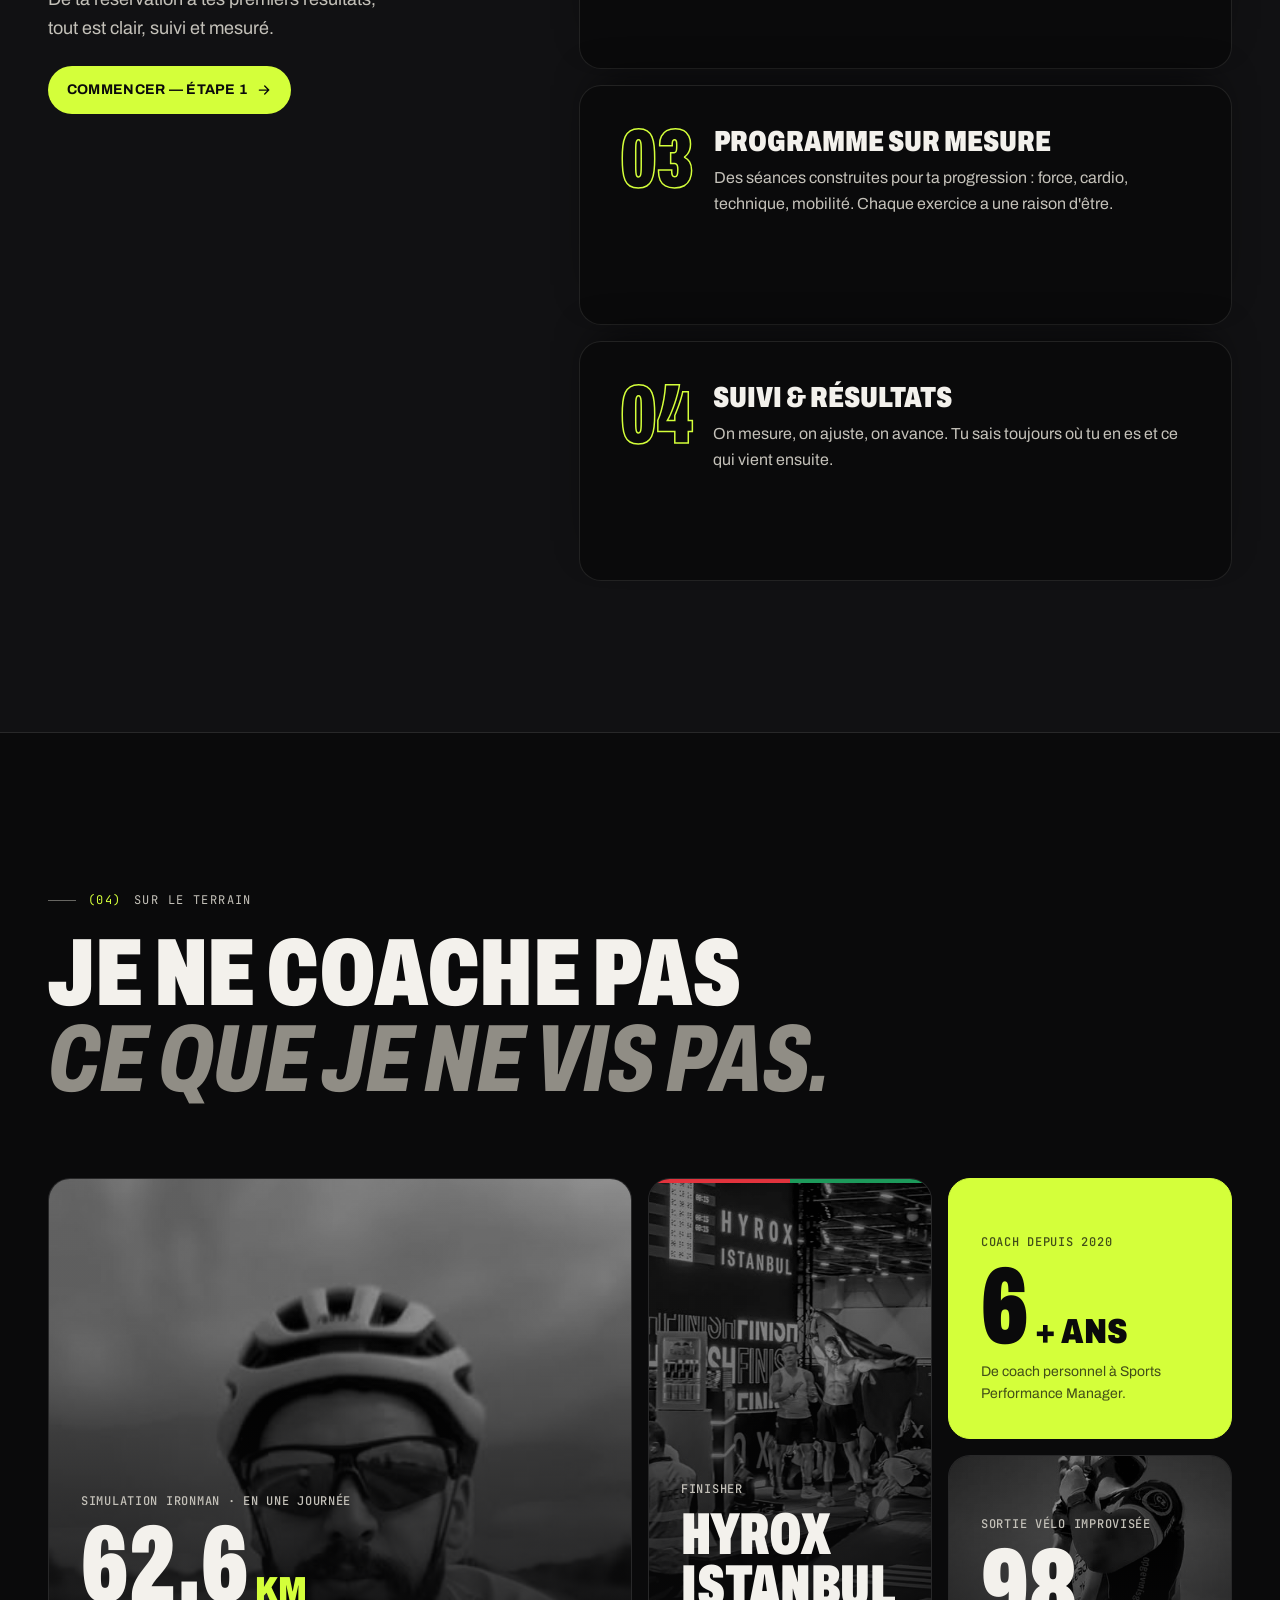
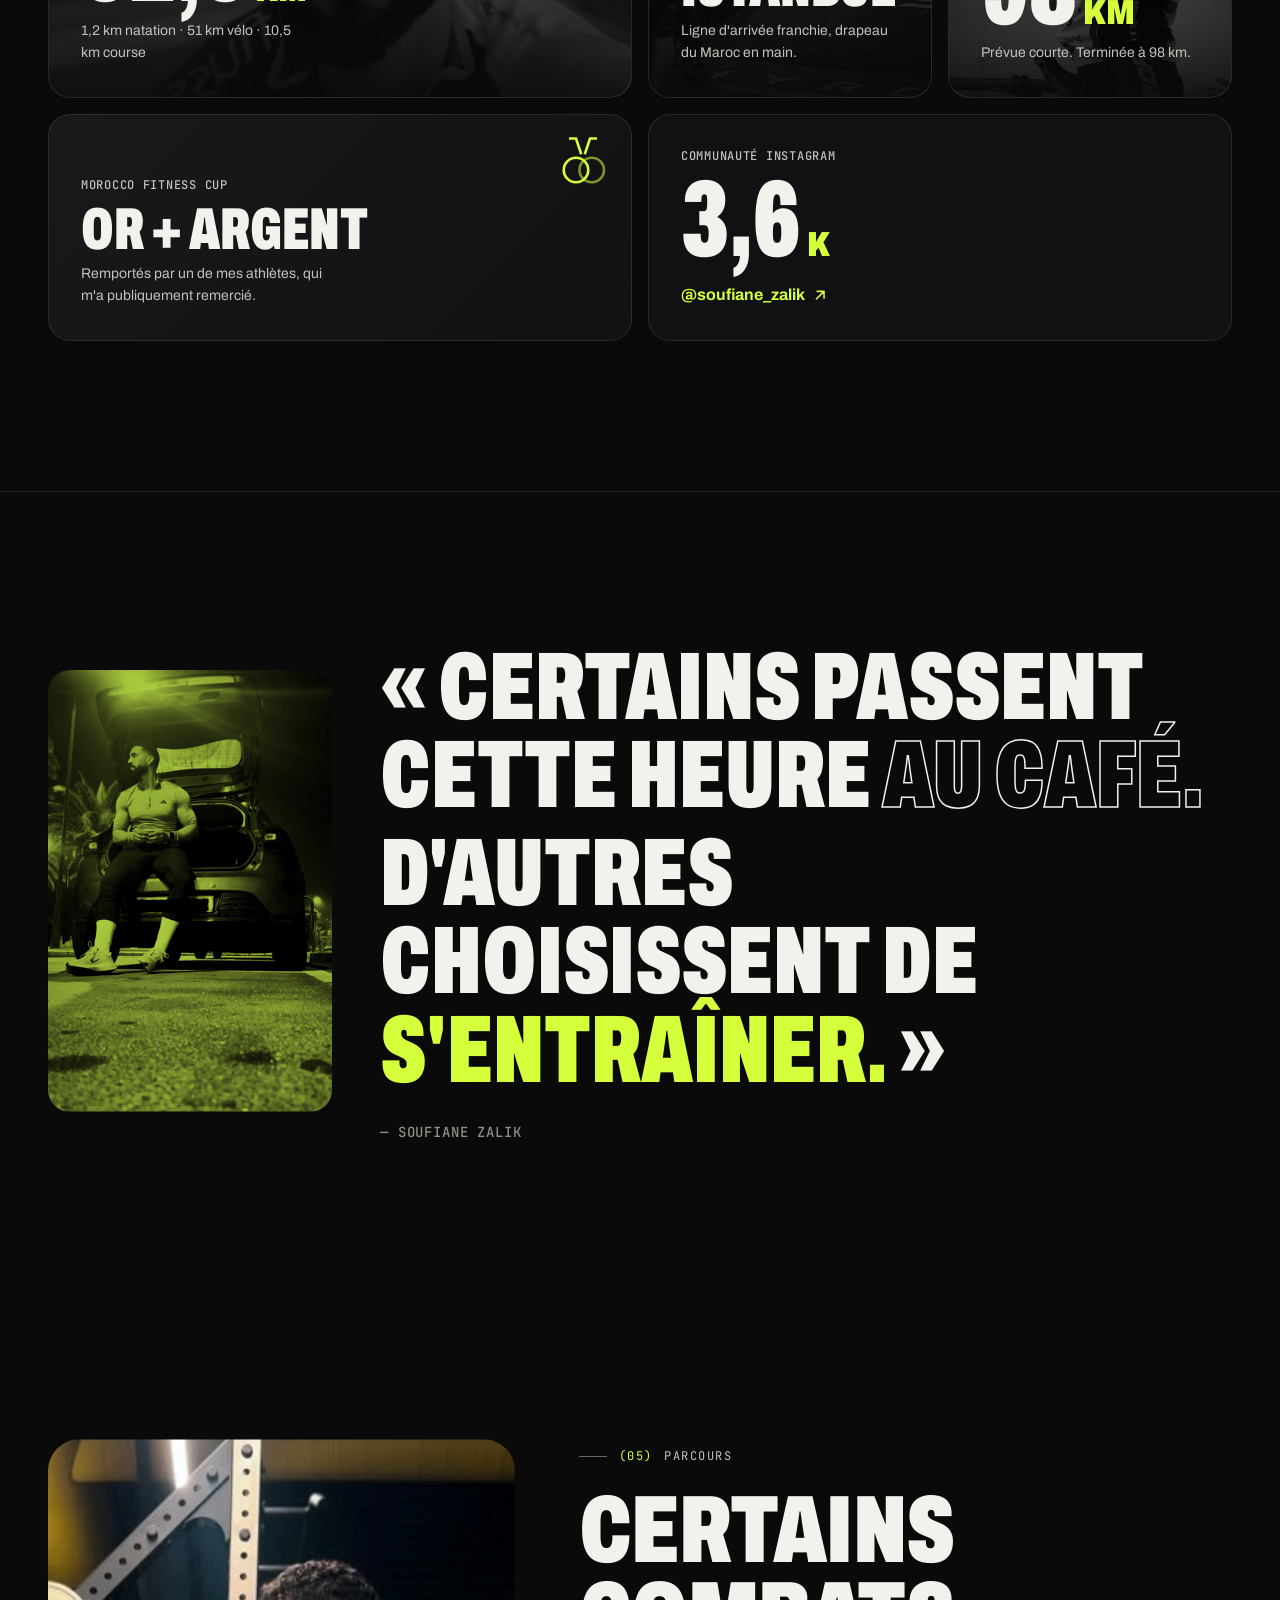
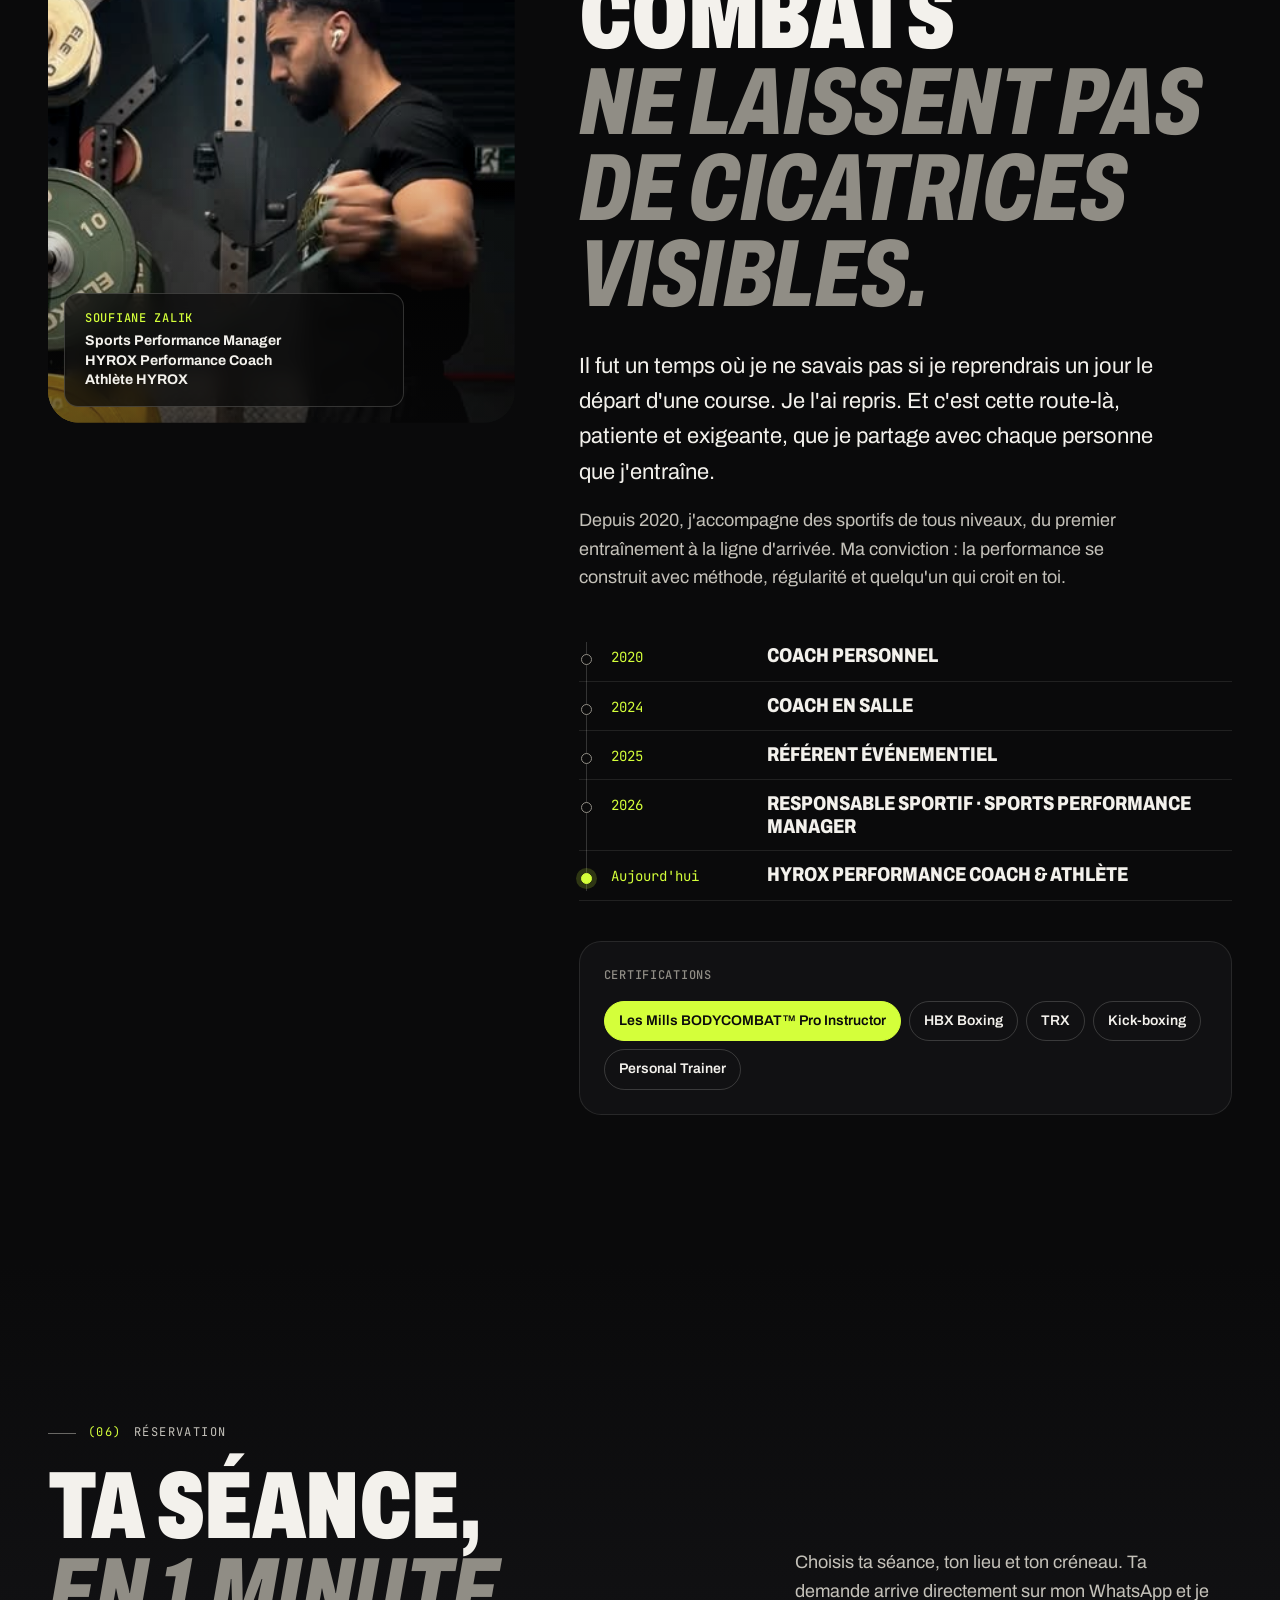
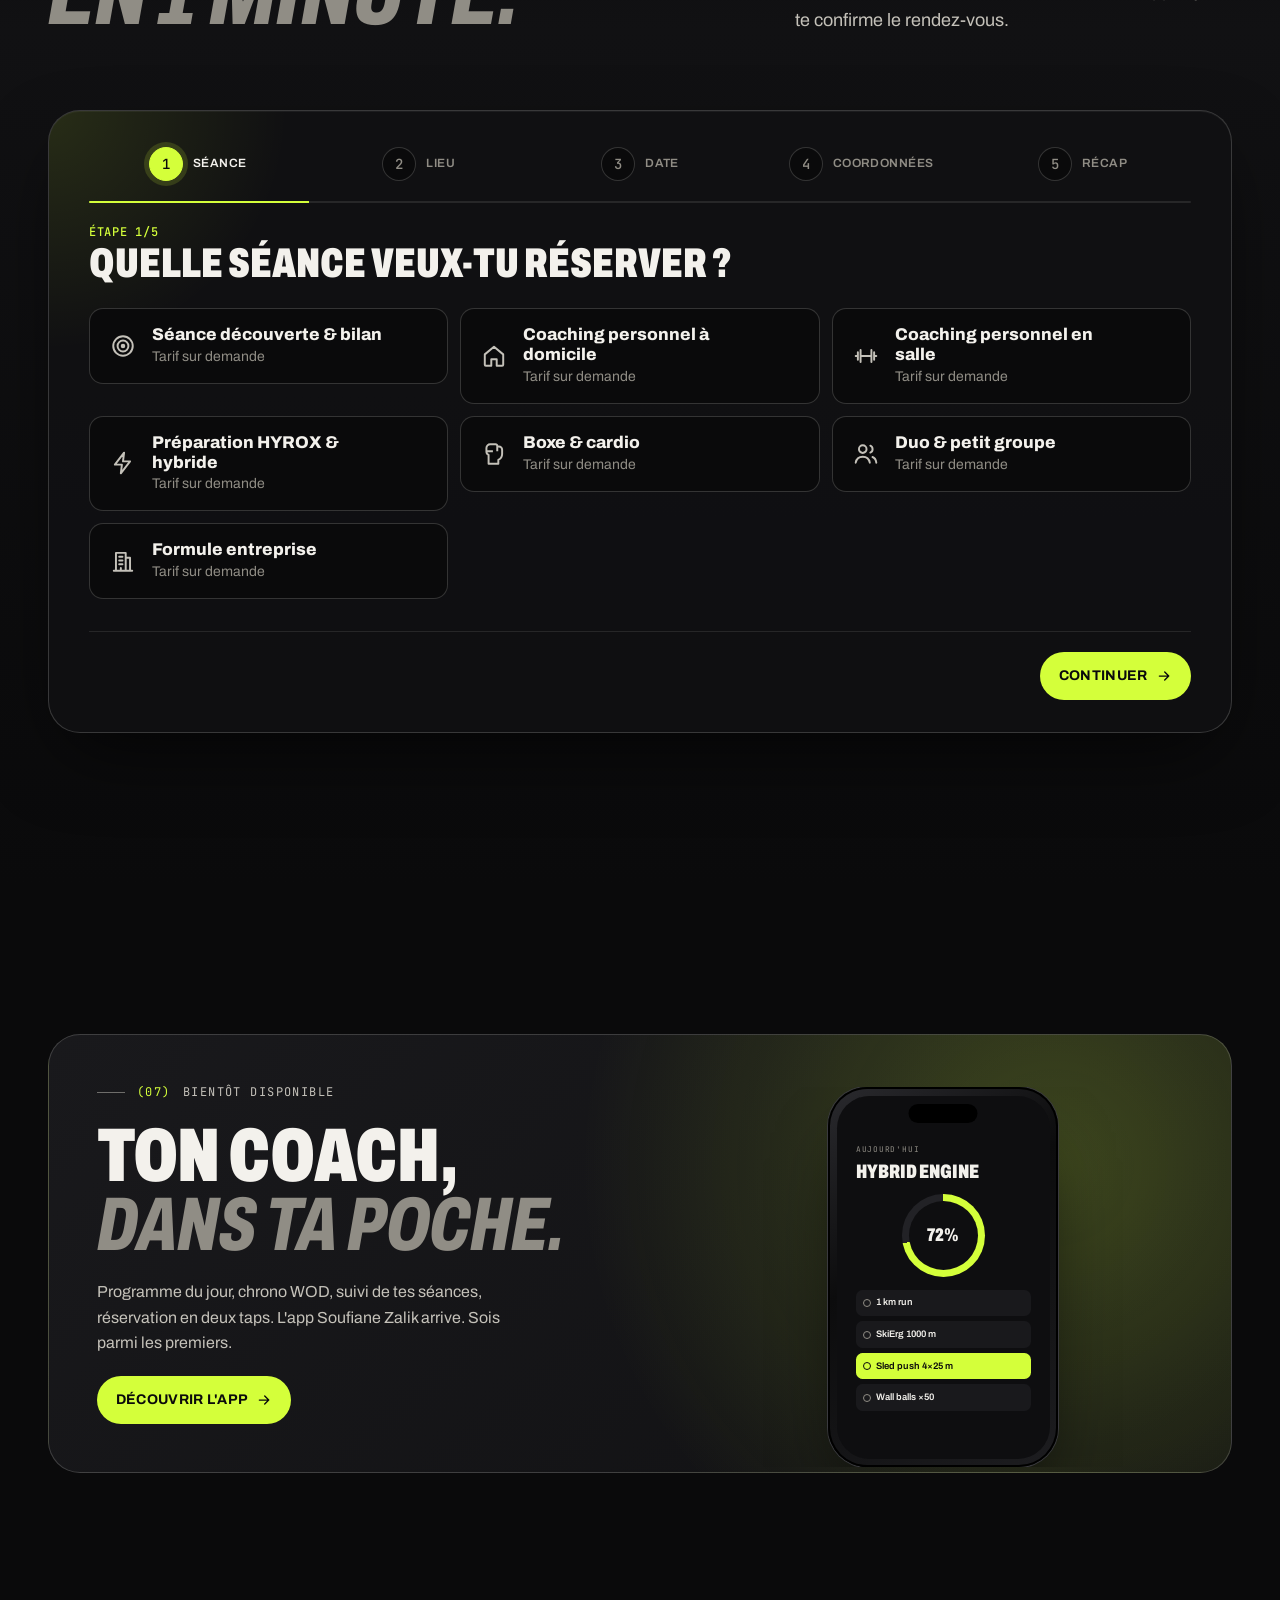
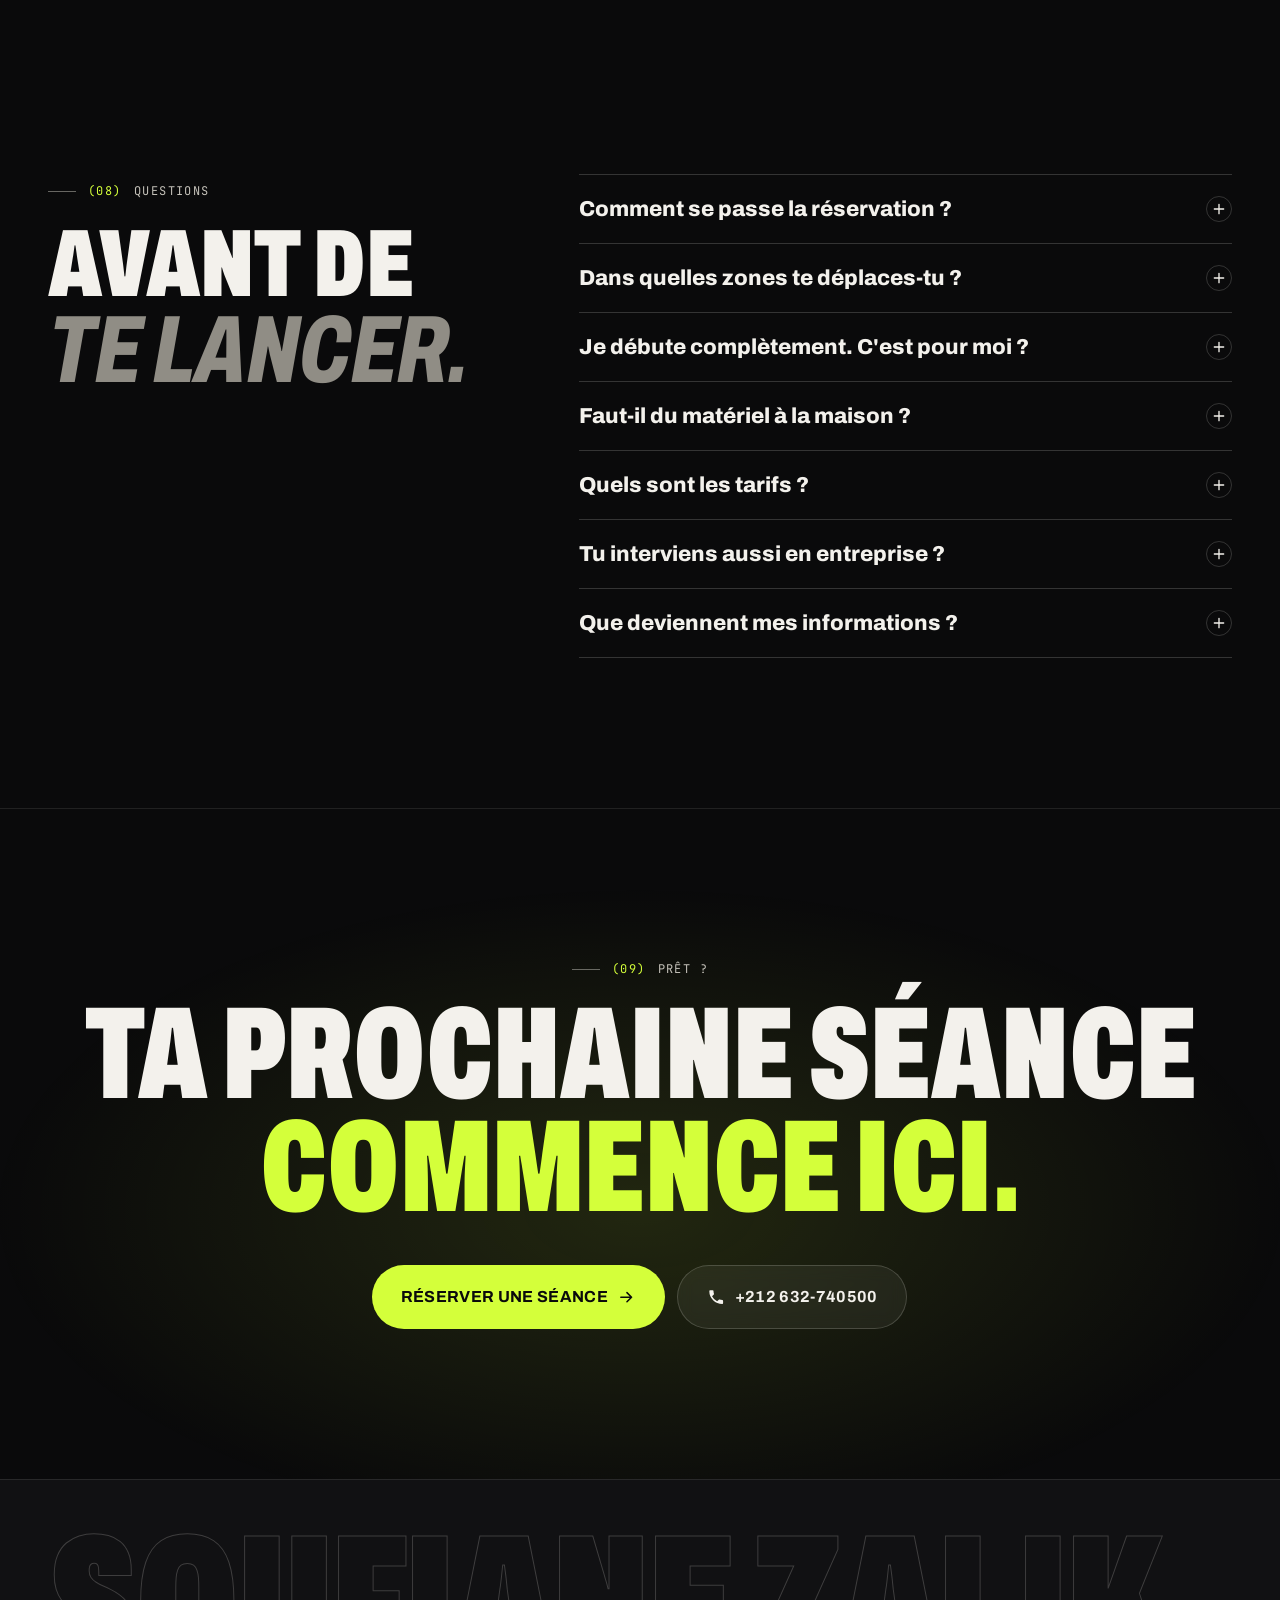
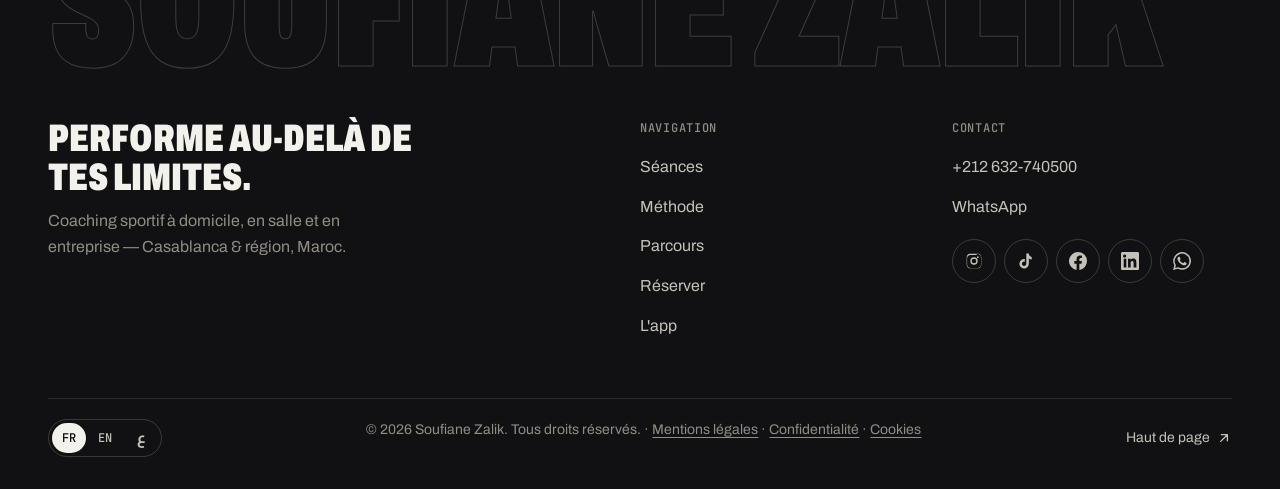
==== commit bb48f5fb: "Origine des contacts : mention [SITE] dans WhatsApp + statistiques sans cookie (GoatCounter) - Messa" ====
--- a/index.html
+++ b/index.html
@@ -2,7 +2,7 @@
 <html lang="fr">
 <head>
   <meta charset="utf-8" />
-  <meta http-equiv="Content-Security-Policy" content="default-src 'self'; script-src 'self' 'sha256-WZRJfWvsnNCPcxzZwvyhovnZGqhZaC+8gPGPRbx6wTk='; style-src 'self' 'unsafe-inline'; img-src 'self' data: blob:; font-src 'self'; connect-src 'self' https://formspree.io; media-src 'self'; object-src 'none'; base-uri 'self'; form-action 'self'; upgrade-insecure-requests" />
+  <meta http-equiv="Content-Security-Policy" content="default-src 'self'; script-src 'self' 'sha256-WZRJfWvsnNCPcxzZwvyhovnZGqhZaC+8gPGPRbx6wTk='; style-src 'self' 'unsafe-inline'; img-src 'self' data: blob: https://*.goatcounter.com; font-src 'self'; connect-src 'self' https://formspree.io; media-src 'self'; object-src 'none'; base-uri 'self'; form-action 'self'; upgrade-insecure-requests" />
   <meta name="referrer" content="strict-origin-when-cross-origin" />
   <meta name="viewport" content="width=device-width, initial-scale=1, viewport-fit=cover" />
   <title>Coach sportif à Casablanca — domicile, salle & entreprise | Soufiane Zalik</title>
@@ -31,7 +31,7 @@
   <link rel="preload" href="assets/fonts/archivo-normal-latin.woff2" as="font" type="font/woff2" crossorigin />
   <link rel="stylesheet" href="assets/fonts/fonts.css" />
   <link rel="preload" as="image" href="assets/photos/p02-aug06.jpg" fetchpriority="high" />
-  <link rel="stylesheet" href="styles.css?v=202611211912" />
+  <link rel="stylesheet" href="styles.css?v=202611261524" />
   <script>document.documentElement.classList.add("js");</script>
   <script type="application/ld+json">
   {
@@ -754,6 +754,6 @@
     <svg aria-hidden="true"><use href="#i-whatsapp"/></svg>
   </a>
 
-  <script src="script.js?v=202611211912" defer></script>
+  <script src="script.js?v=202611261524" defer></script>
 </body>
 </html>
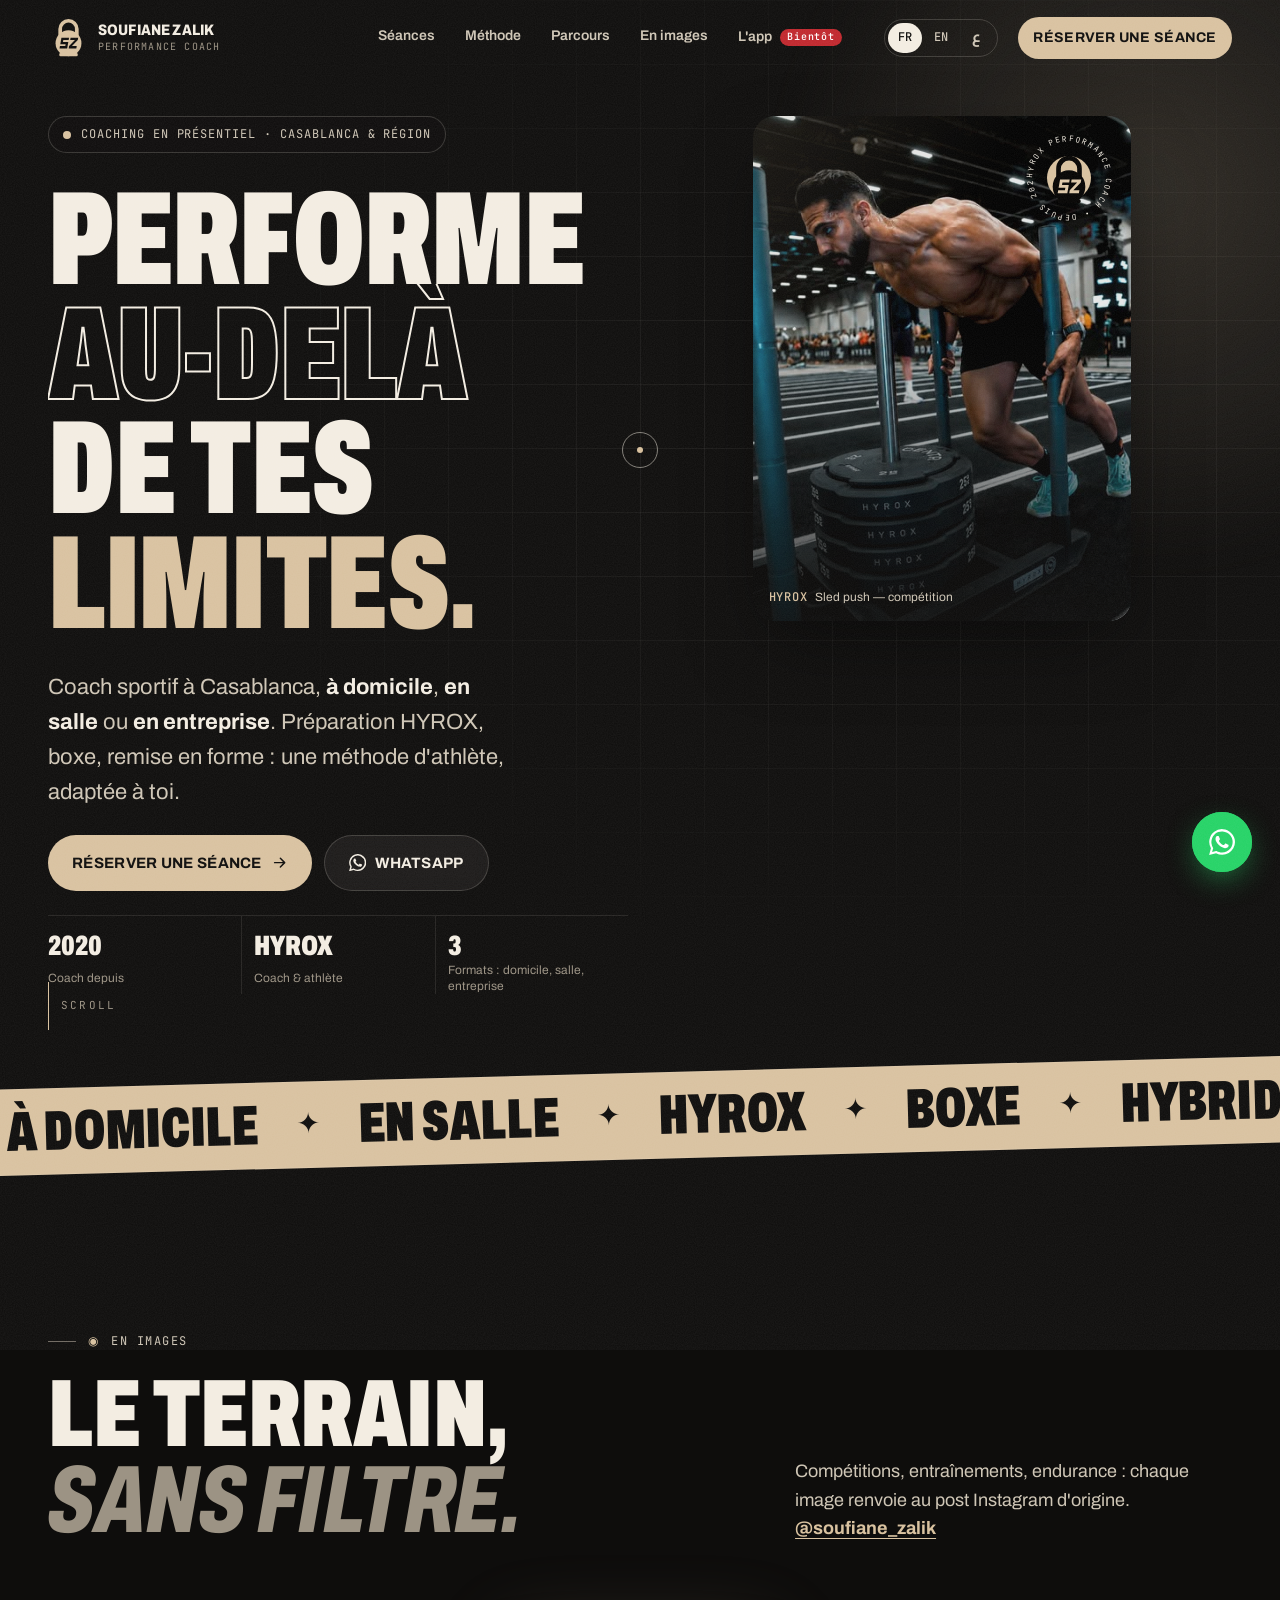
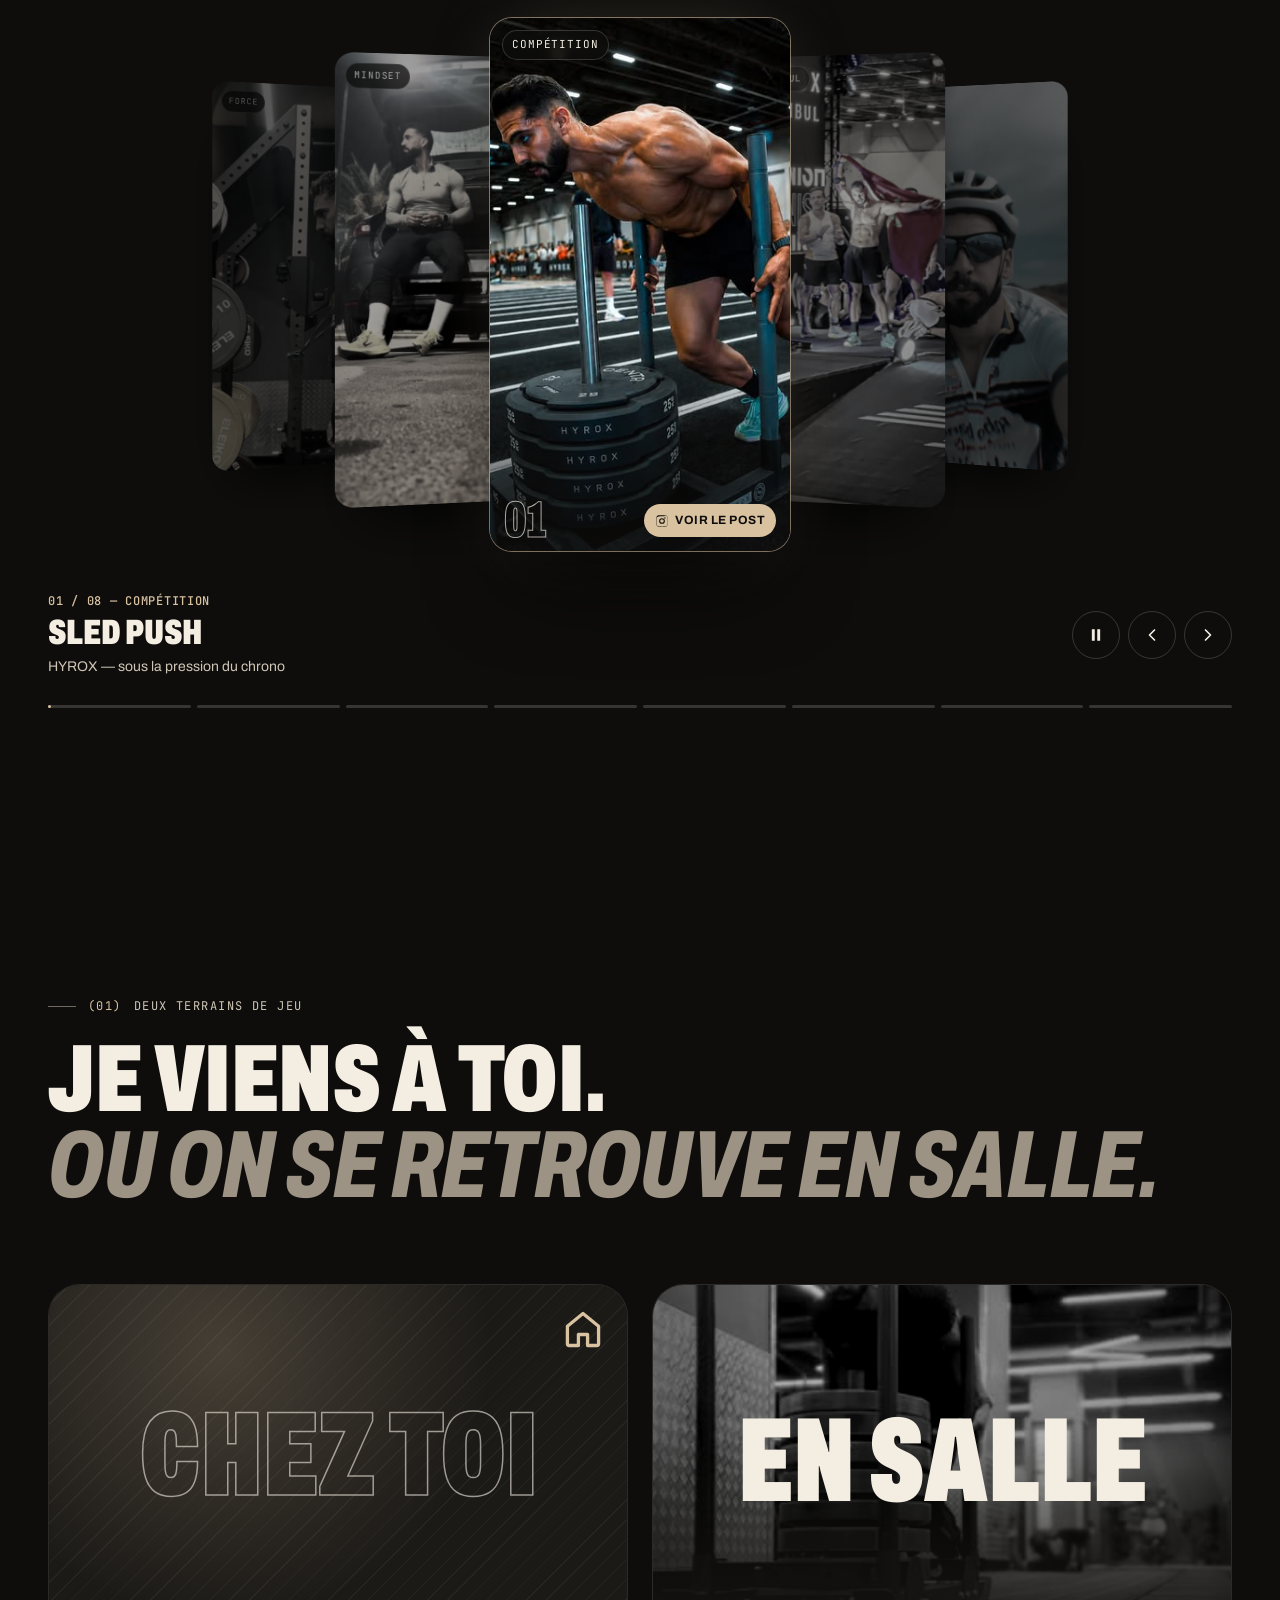
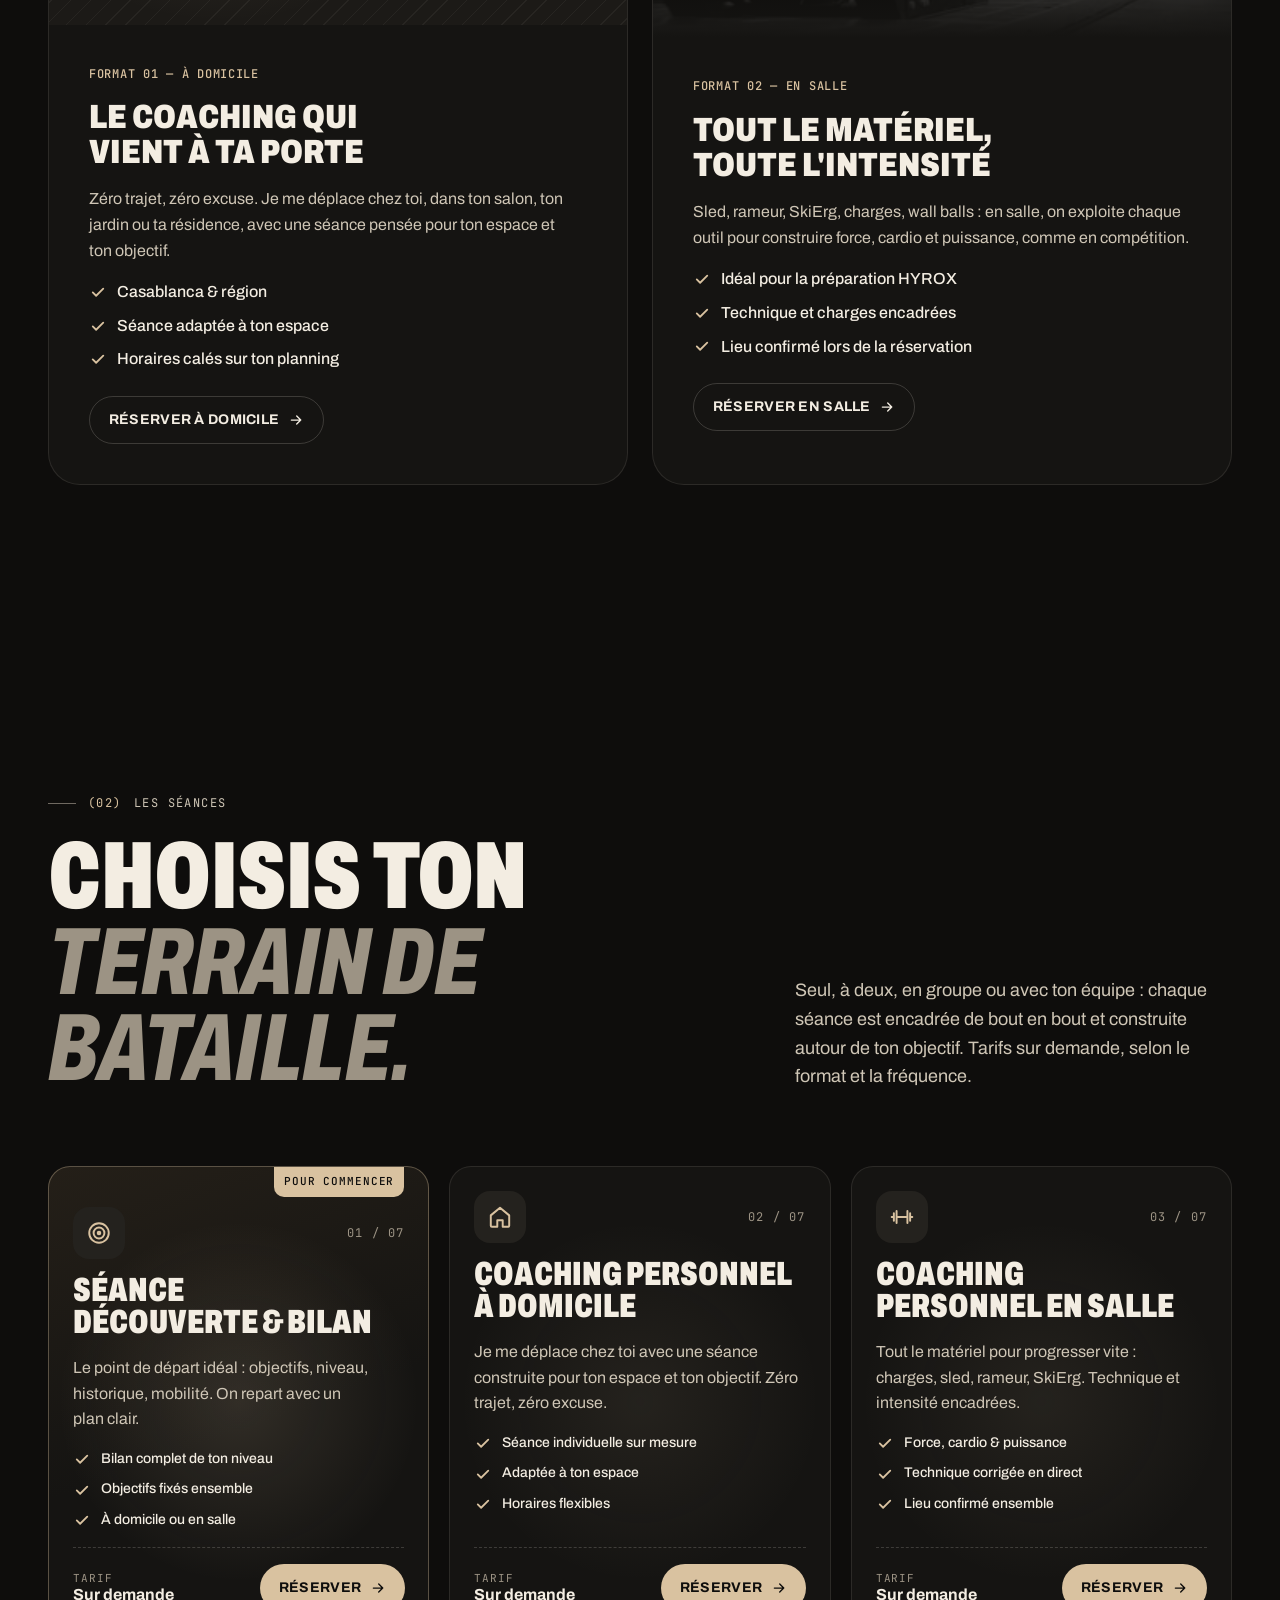
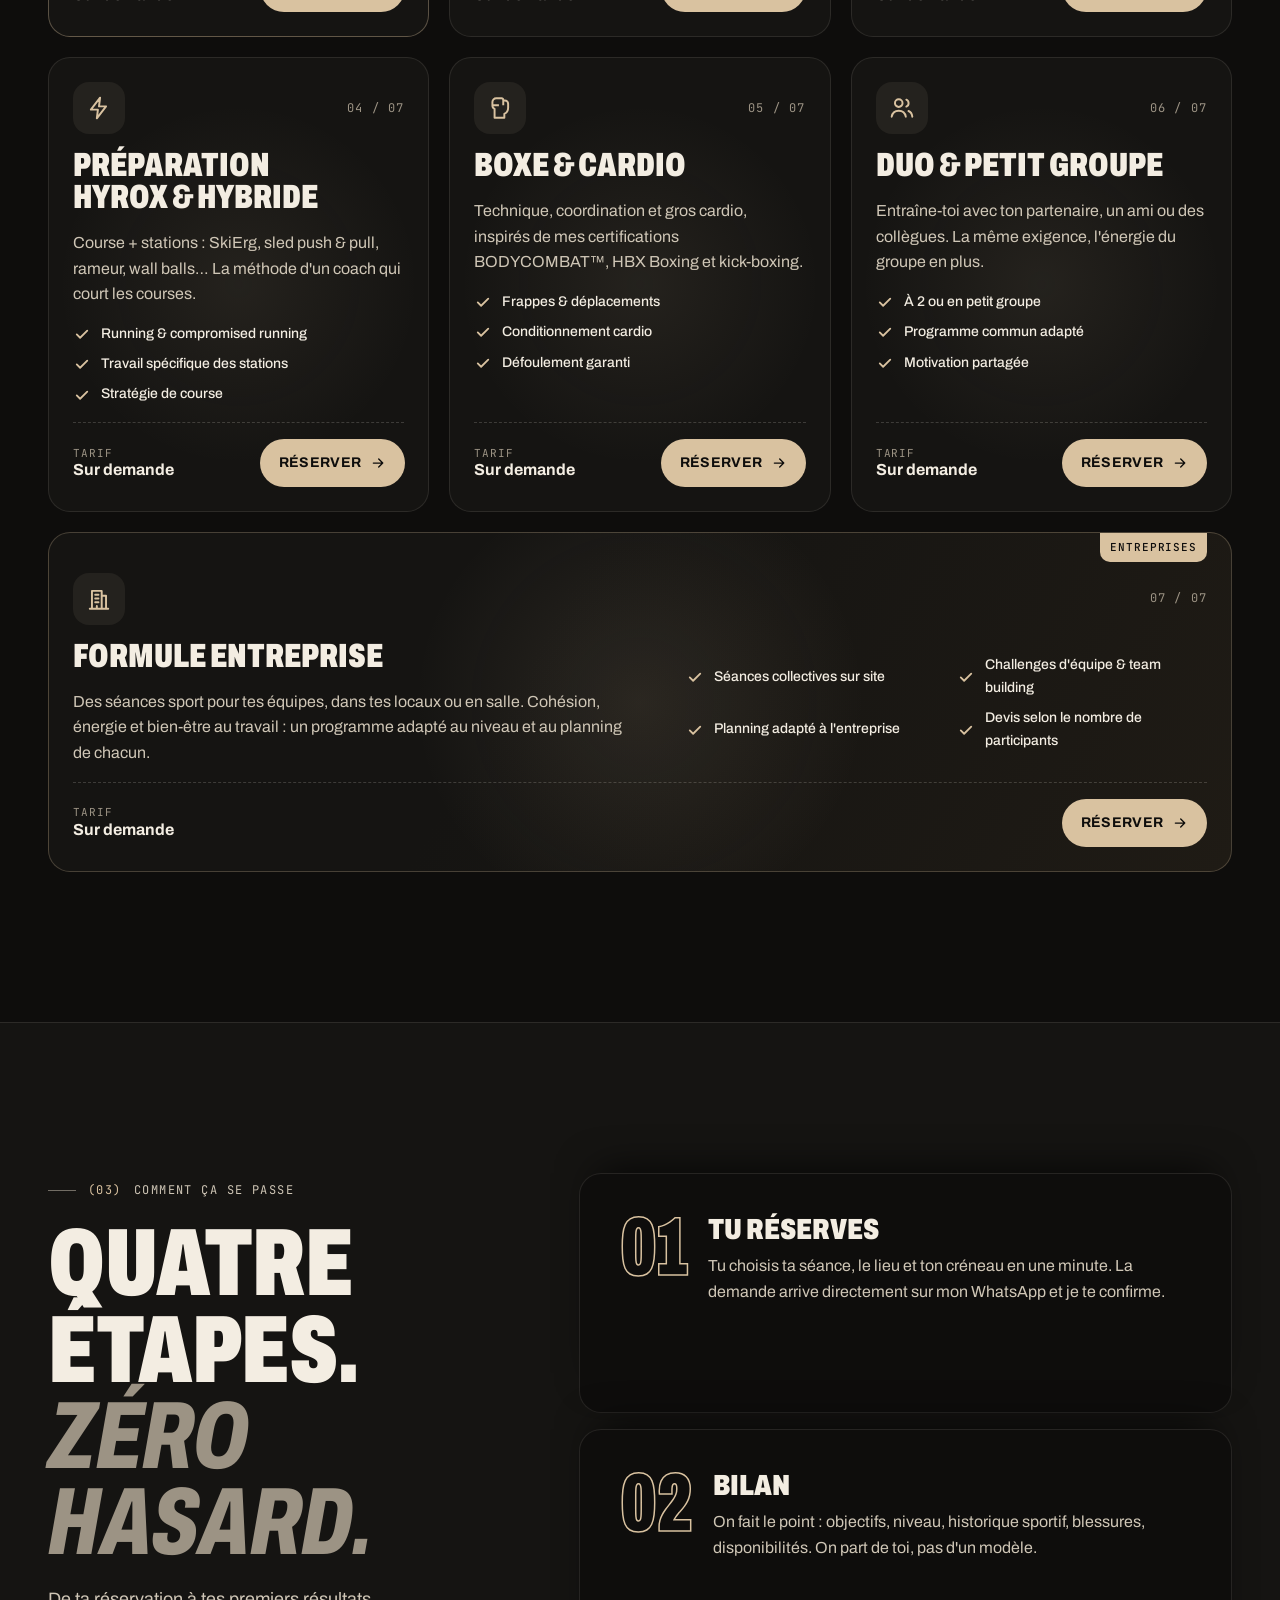
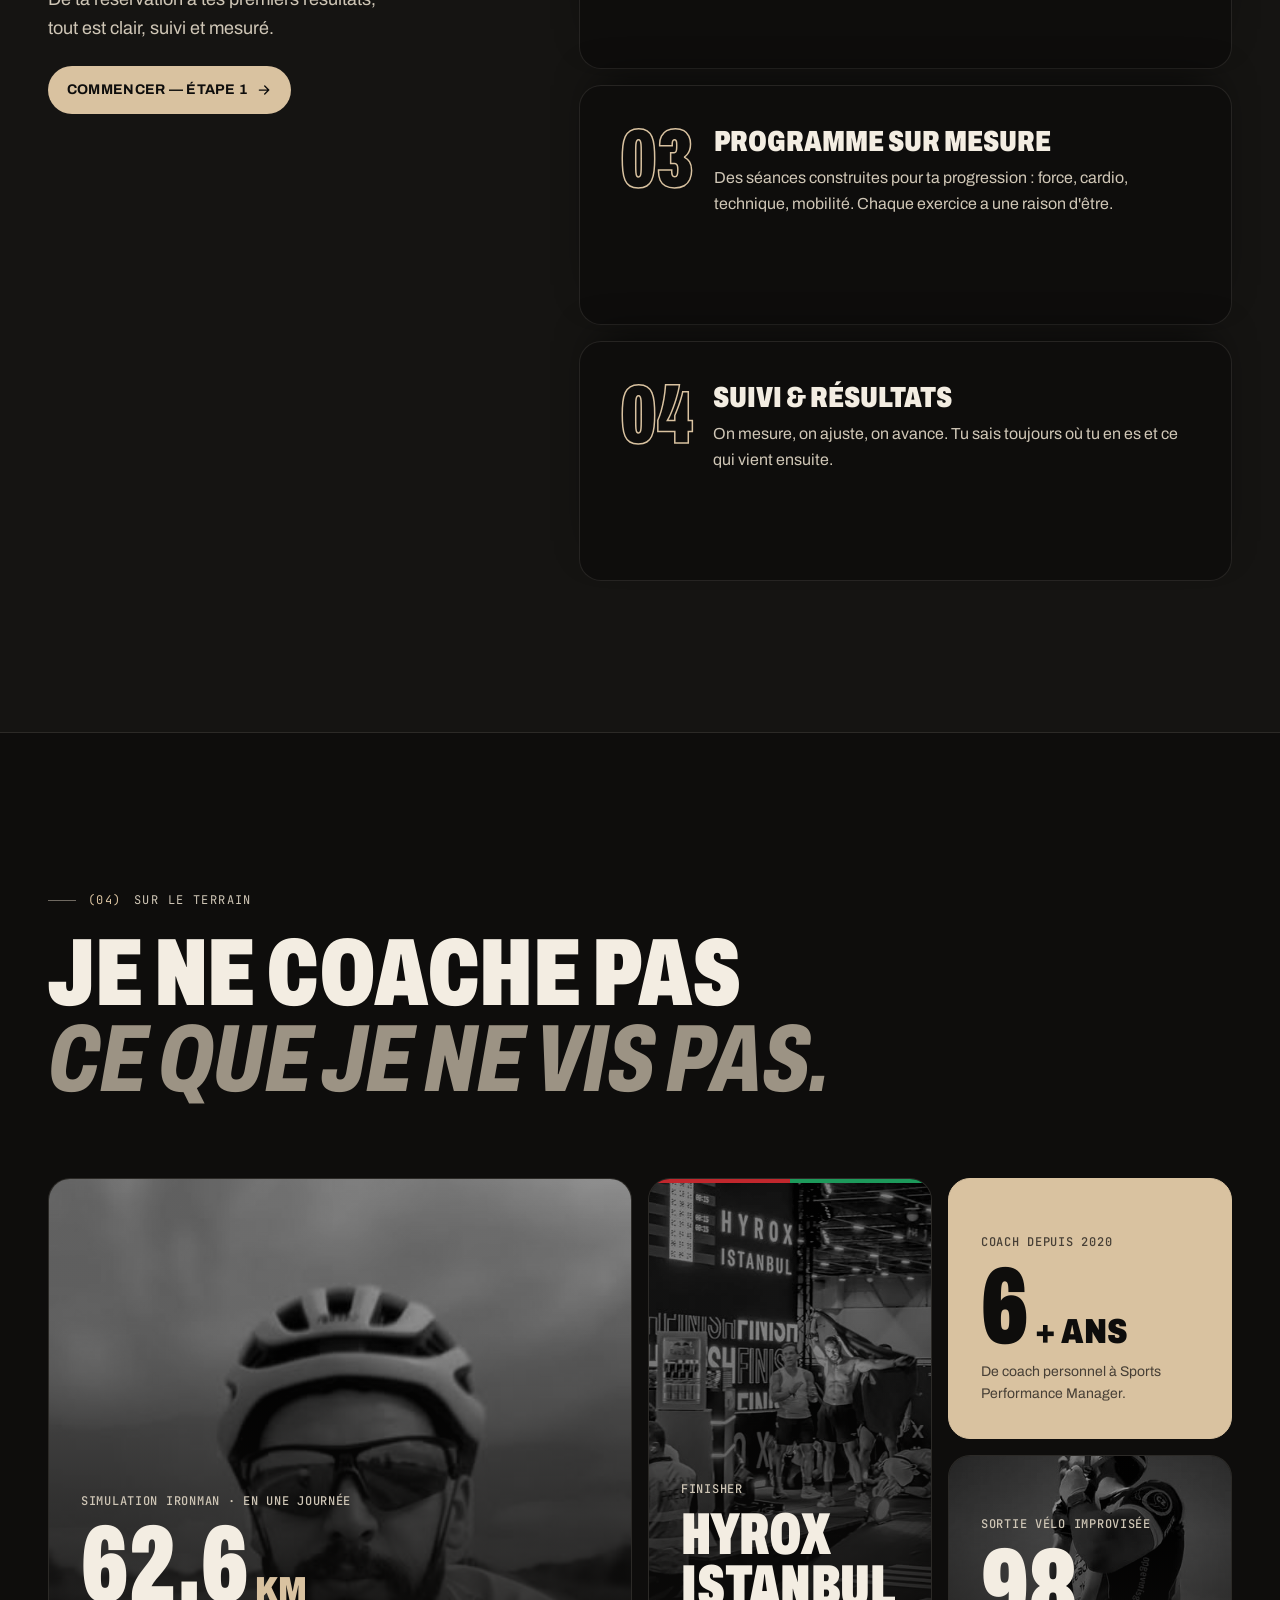
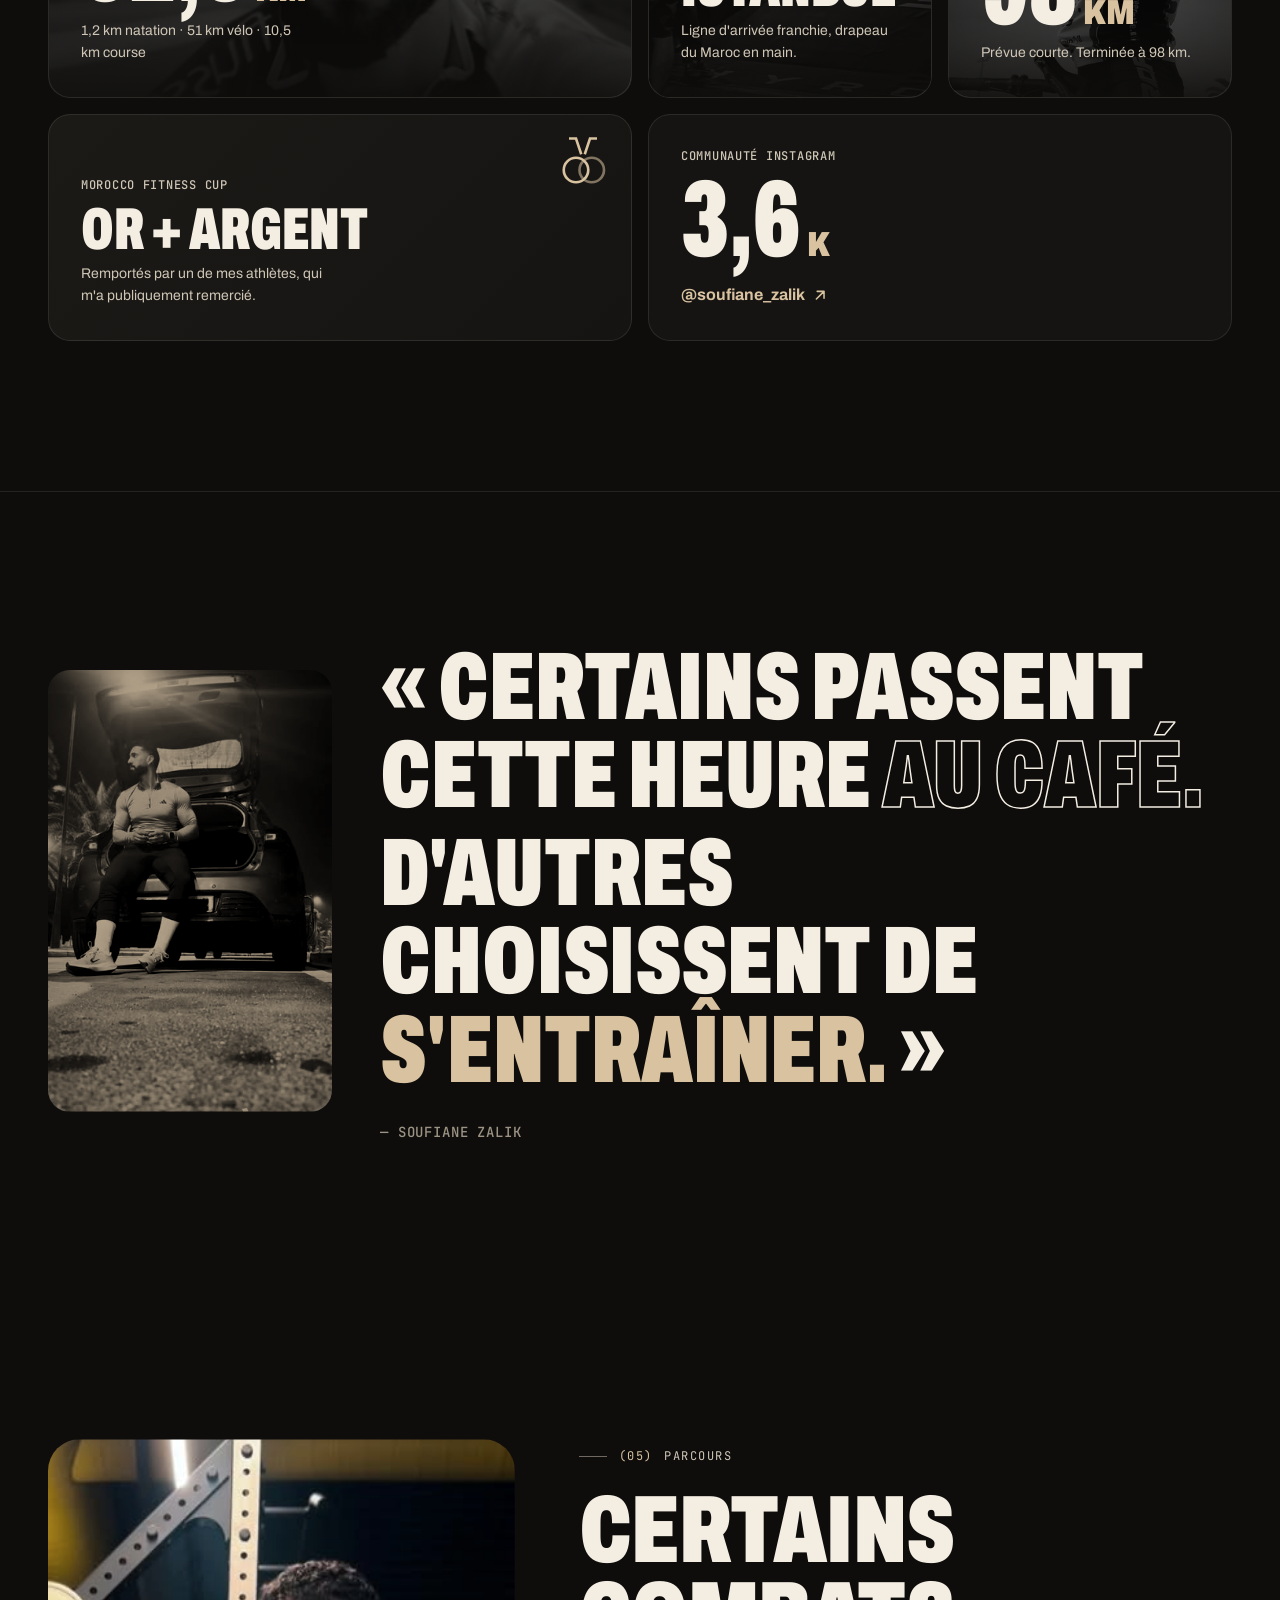
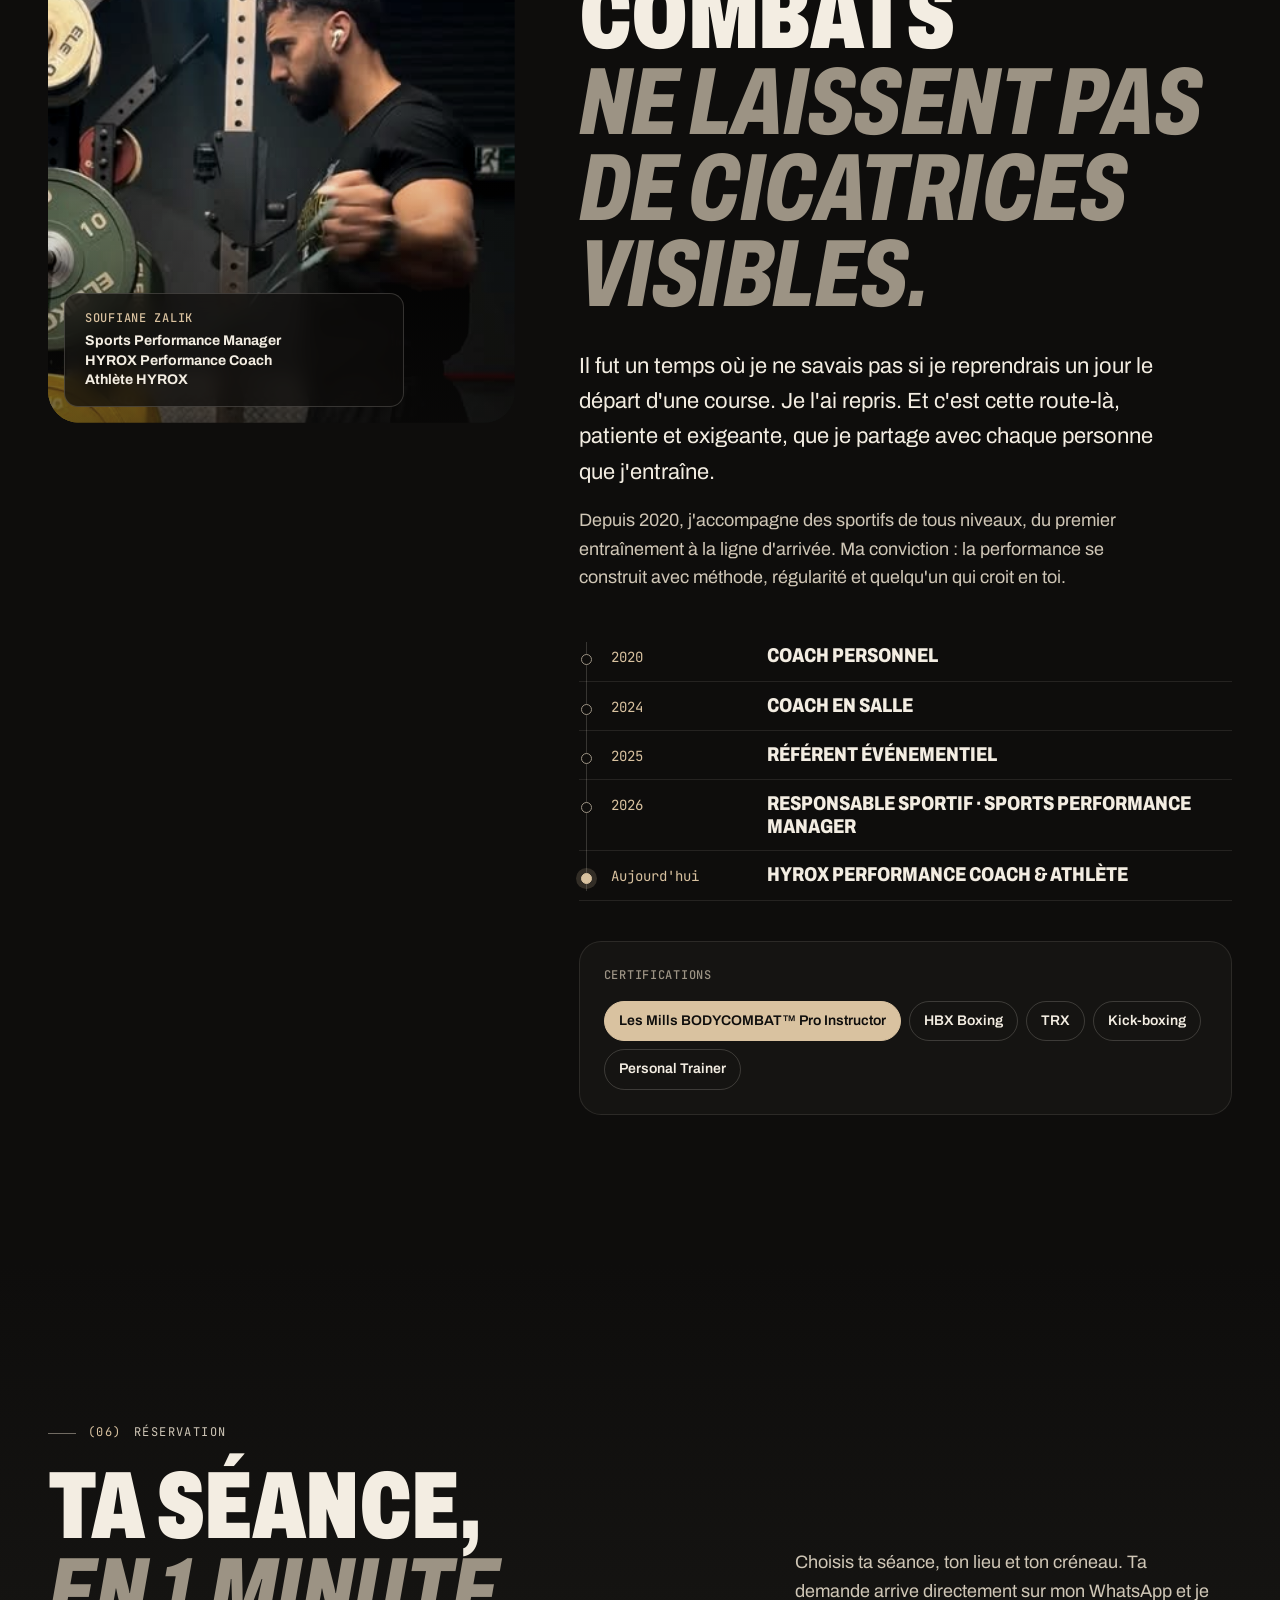
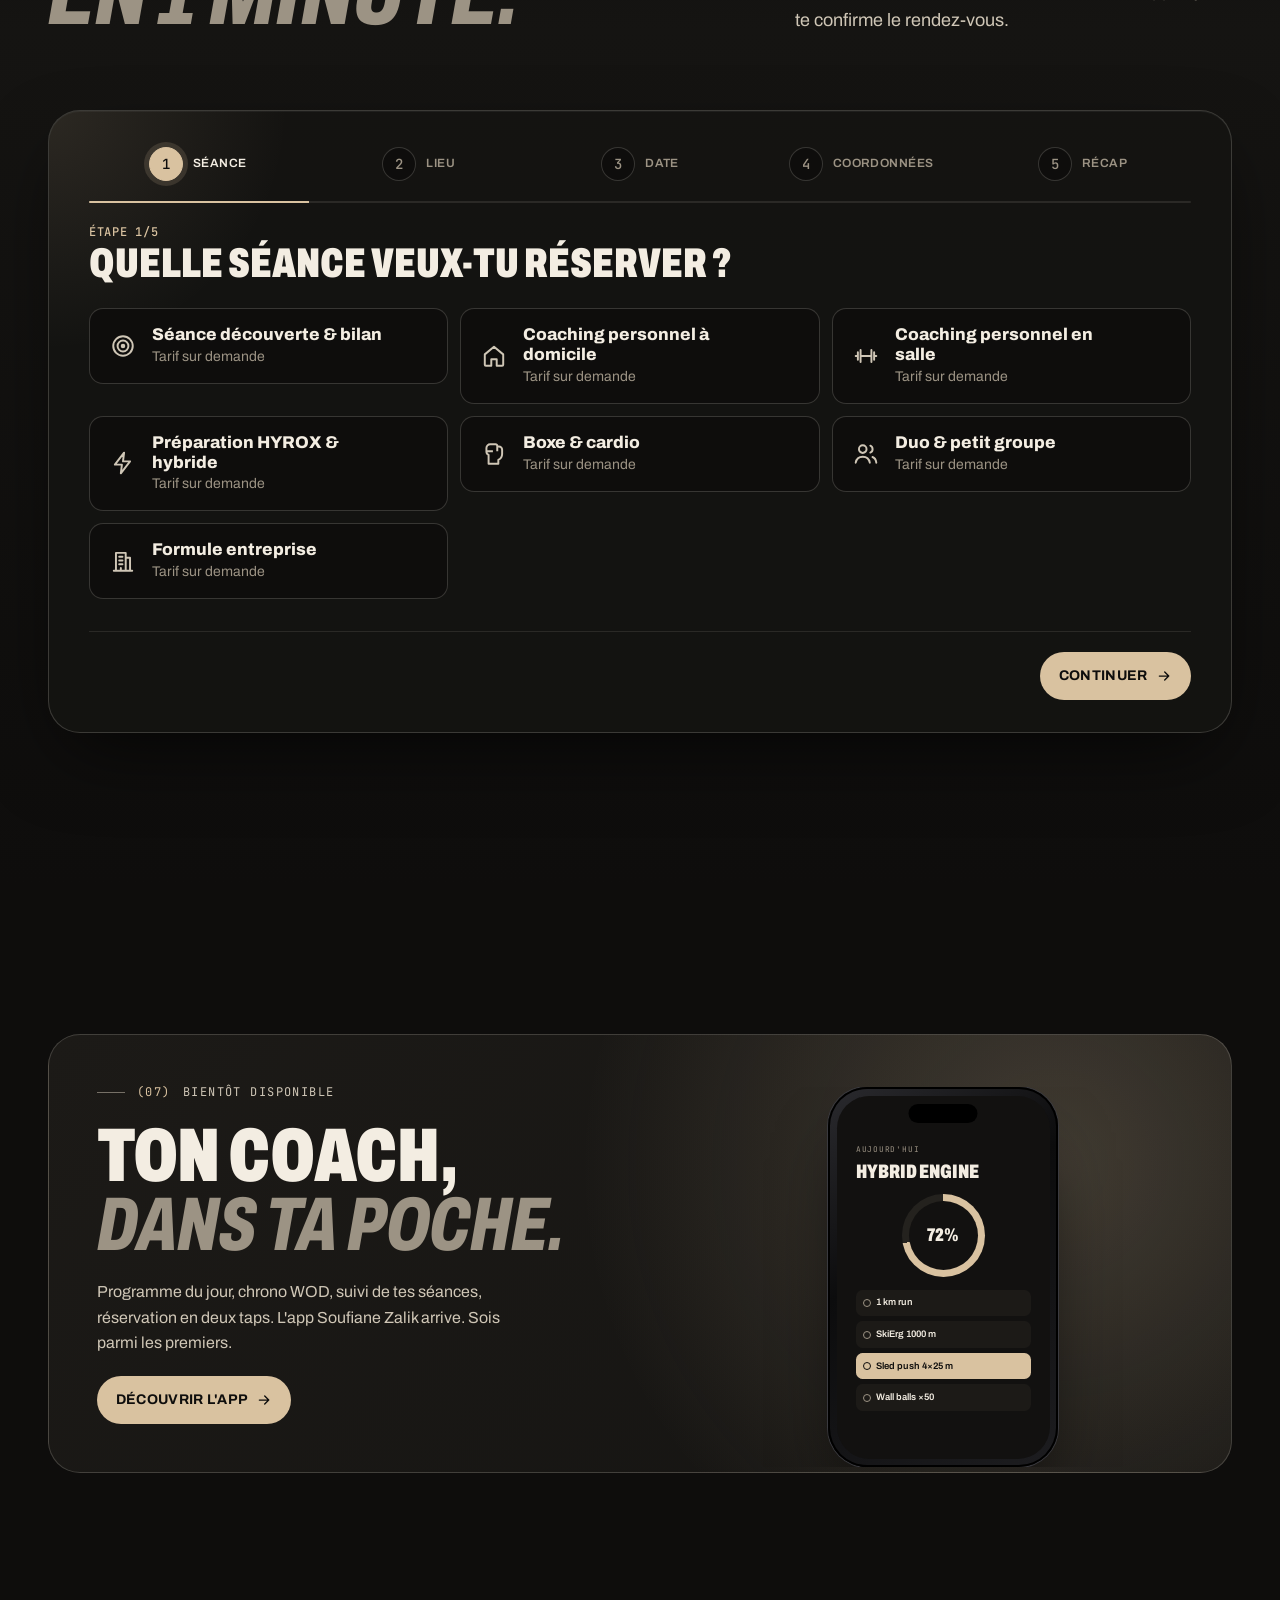
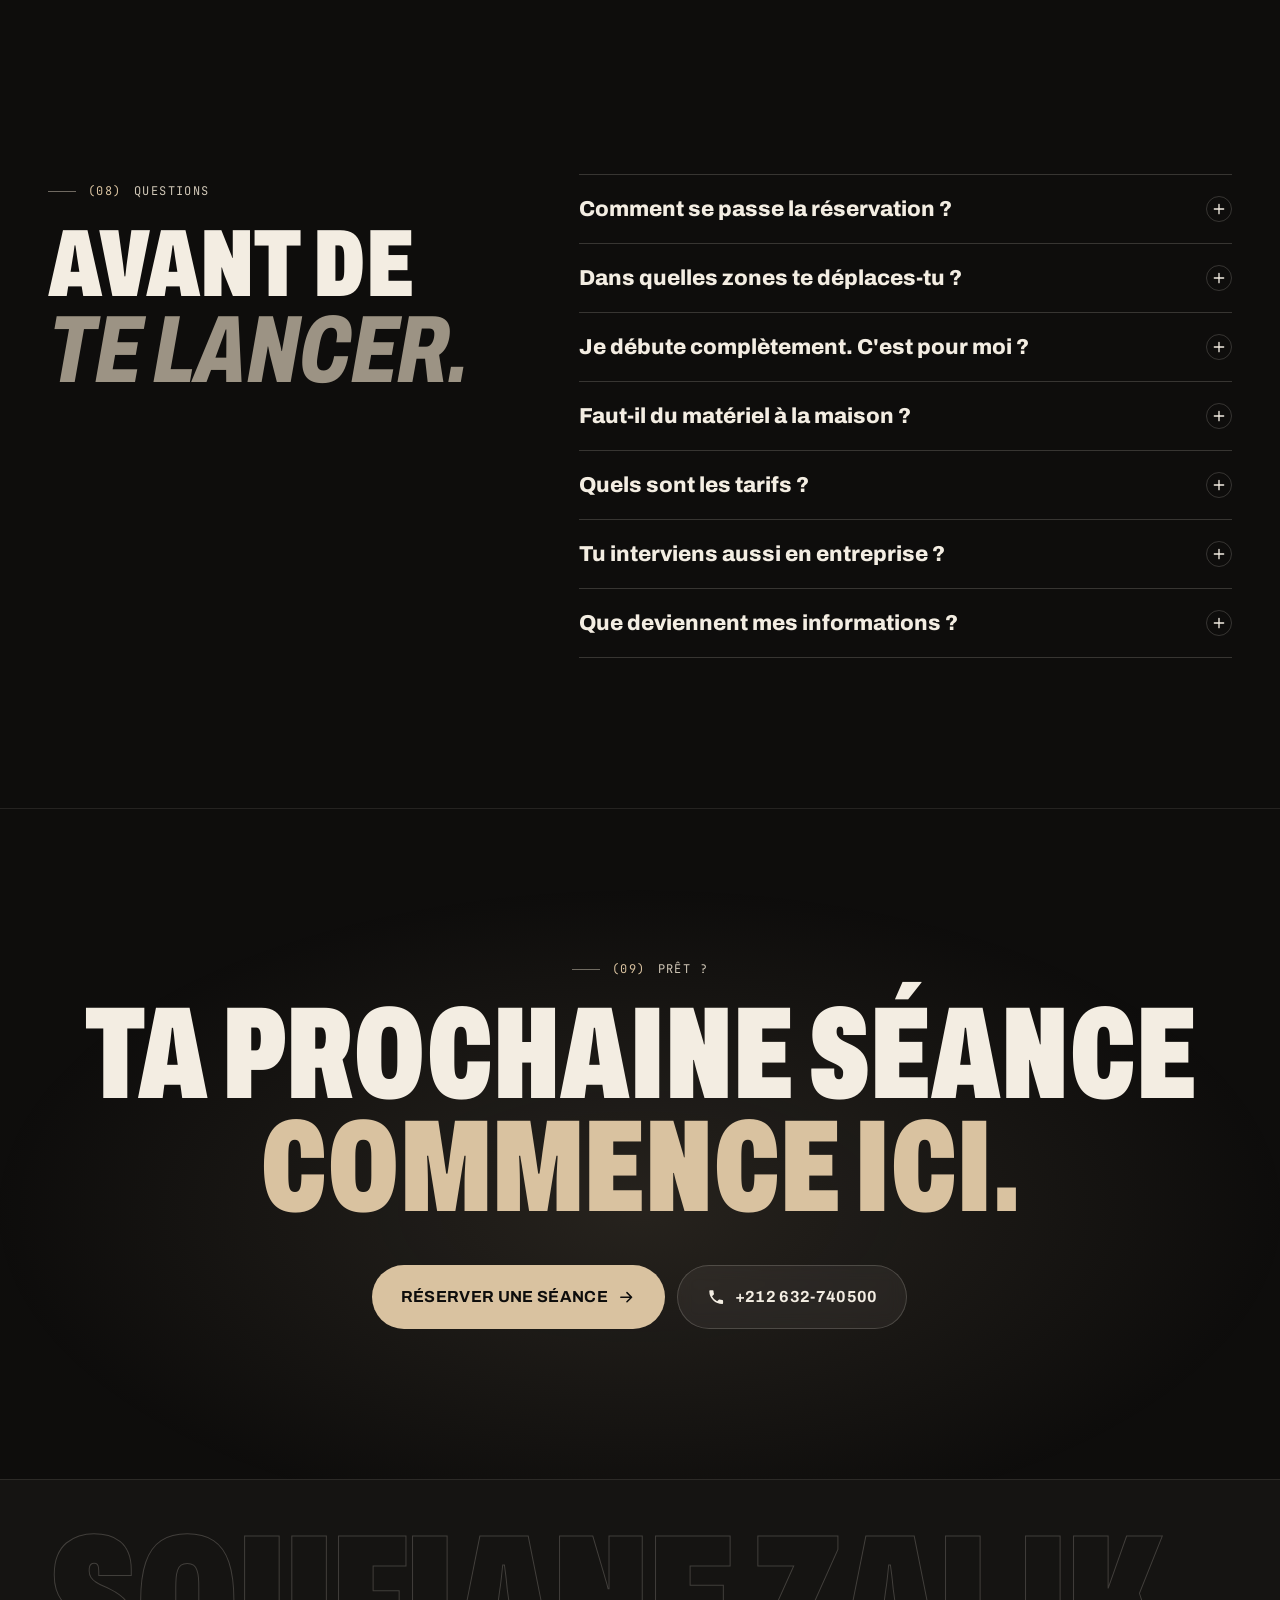
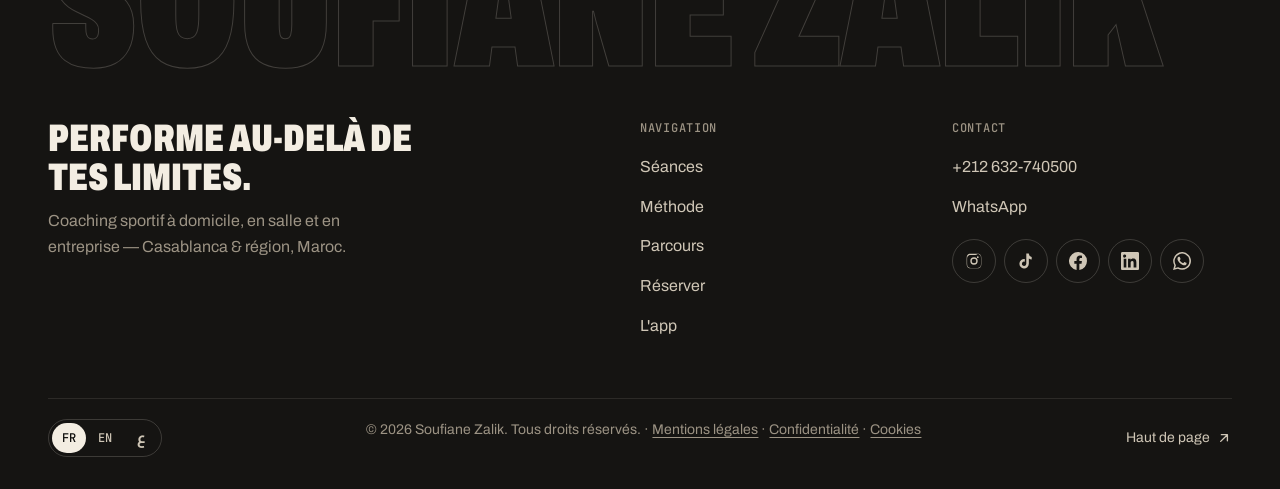
==== commit 6b9af656: "Nouvelle palette noir et champagne (luxe et confiance) - Fond noir chaud, accent champagne, textes i" ====
--- a/index.html
+++ b/index.html
@@ -25,13 +25,13 @@
   <meta property="og:image:width" content="480" />
   <meta property="og:image:height" content="640" />
   <meta name="twitter:card" content="summary_large_image" />
-  <meta name="theme-color" content="#0a0a0b" />
+  <meta name="theme-color" content="#0e0d0c" />
   <meta name="color-scheme" content="dark" />
   <link rel="icon" type="image/svg+xml" href="assets/logo/sz-favicon.svg" />
   <link rel="preload" href="assets/fonts/archivo-normal-latin.woff2" as="font" type="font/woff2" crossorigin />
   <link rel="stylesheet" href="assets/fonts/fonts.css" />
   <link rel="preload" as="image" href="assets/photos/p02-aug06.jpg" fetchpriority="high" />
-  <link rel="stylesheet" href="styles.css?v=202611261524" />
+  <link rel="stylesheet" href="styles.css?v=202611261543" />
   <script>document.documentElement.classList.add("js");</script>
   <script type="application/ld+json">
   {
@@ -754,6 +754,6 @@
     <svg aria-hidden="true"><use href="#i-whatsapp"/></svg>
   </a>
 
-  <script src="script.js?v=202611261524" defer></script>
+  <script src="script.js?v=202611261543" defer></script>
 </body>
 </html>
--- a/styles.css
+++ b/styles.css
@@ -1,6 +1,6 @@
 /* =====================================================================
    SOUFIANE ZALIK — Design system
-   Dark editorial · electric volt accent · Moroccan red nod
+   Noir et champagne · luxe sobre · rouge du drapeau marocain
    ===================================================================== */
 
 /* ---------- Tokens ---------- */
@@ -8,23 +8,23 @@
   color-scheme: dark;
 
   /* Surfaces */
-  --bg: #0a0a0b;
-  --bg-2: #111113;
-  --bg-3: #19191c;
-  --bg-4: #222226;
-  --line: rgba(243, 241, 236, 0.1);
-  --line-2: rgba(243, 241, 236, 0.18);
+  --bg: #0e0d0c;
+  --bg-2: #151412;
+  --bg-3: #1c1a17;
+  --bg-4: #24221e;
+  --line: rgba(243, 237, 226, 0.1);
+  --line-2: rgba(243, 237, 226, 0.18);
 
   /* Ink (contrast on --bg: ink 18:1, ink-2 10:1, ink-3 5.6:1) */
-  --ink: #f3f1ec;
-  --ink-2: #c4c1b9;
-  --ink-3: #908d85;
+  --ink: #f3ede2;
+  --ink-2: #cfc6b6;
+  --ink-3: #9c9384;
 
   /* Accents */
-  --volt: #d4ff3a;          /* electric — 16:1 on bg */
-  --volt-2: #e6ff86;
-  --volt-ink: #0a0a0b;
-  --red: #e2333d;           /* Moroccan red (nod) */
+  --volt: #d9c2a0;          /* champagne — 11:1 sur le fond */
+  --volt-2: #e8d8bf;
+  --volt-ink: #0e0d0c;
+  --red: #c1272d;           /* Moroccan red (nod) */
   --green: #1d9a5b;
 
   /* Type */
@@ -189,10 +189,10 @@
   transition: transform 420ms var(--ease);
 }
 .btn--volt:hover::before { transform: translateY(0); }
-.btn--volt:hover { box-shadow: 0 10px 40px -10px rgba(212, 255, 58, 0.55); }
-
-.btn--ghost { background: rgba(243, 241, 236, 0.06); color: var(--ink); border: 1px solid var(--line-2); backdrop-filter: blur(8px); }
-.btn--ghost:hover { background: rgba(243, 241, 236, 0.12); border-color: var(--ink-3); }
+.btn--volt:hover { box-shadow: 0 10px 40px -10px rgba(217, 194, 160, 0.55); }
+
+.btn--ghost { background: rgba(243, 237, 226, 0.06); color: var(--ink); border: 1px solid var(--line-2); backdrop-filter: blur(8px); }
+.btn--ghost:hover { background: rgba(243, 237, 226, 0.12); border-color: var(--ink-3); }
 
 .btn--line { color: var(--ink); border: 1px solid var(--line-2); }
 .btn--line:hover { background: var(--ink); color: var(--bg); border-color: var(--ink); }
@@ -222,10 +222,10 @@
   .cursor__dot { width: 6px; height: 6px; margin: -3px 0 0 -3px; background: var(--volt); }
   .cursor__ring {
     width: 36px; height: 36px; margin: -18px 0 0 -18px;
-    border: 1px solid rgba(243, 241, 236, 0.5);
+    border: 1px solid rgba(243, 237, 226, 0.5);
     transition: width var(--t) var(--ease), height var(--t) var(--ease), margin var(--t) var(--ease), background var(--t), border-color var(--t);
   }
-  .cursor.is-hover .cursor__ring { width: 64px; height: 64px; margin: -32px 0 0 -32px; background: rgba(212, 255, 58, 0.12); border-color: var(--volt); }
+  .cursor.is-hover .cursor__ring { width: 64px; height: 64px; margin: -32px 0 0 -32px; background: rgba(217, 194, 160, 0.12); border-color: var(--volt); }
   .cursor.is-hidden { opacity: 0; }
 }
 
@@ -236,7 +236,7 @@
   transition: background var(--t) var(--ease), border-color var(--t), backdrop-filter var(--t);
   border-bottom: 1px solid transparent;
 }
-.nav.is-scrolled { background: rgba(10, 10, 11, 0.78); backdrop-filter: blur(14px) saturate(140%); -webkit-backdrop-filter: blur(14px) saturate(140%); border-color: var(--line); }
+.nav.is-scrolled { background: rgba(14, 13, 12, 0.78); backdrop-filter: blur(14px) saturate(140%); -webkit-backdrop-filter: blur(14px) saturate(140%); border-color: var(--line); }
 .nav__inner {
   height: 100%;
   max-width: calc(var(--maxw) + var(--gutter) * 2); margin-inline: auto; padding-inline: var(--gutter);
@@ -309,7 +309,7 @@
     font-size: var(--fs-sm); font-weight: 600; font-stretch: 100%; text-transform: none; border: 0;
     padding: 10px 14px; border-radius: var(--r-pill); gap: 8px; align-items: center; color: var(--ink-2);
   }
-  .nav__links a:hover { color: var(--ink); background: rgba(243, 241, 236, 0.06); }
+  .nav__links a:hover { color: var(--ink); background: rgba(243, 237, 226, 0.06); }
   .nav__links a.is-active { color: var(--volt); }
   .nav__num { display: none; }
 }
@@ -345,17 +345,17 @@
 }
 .hero__glow {
   position: absolute; width: 70vmax; height: 70vmax; right: -25vmax; top: -20vmax; border-radius: 50%;
-  background: radial-gradient(circle, rgba(212, 255, 58, 0.16), transparent 60%);
+  background: radial-gradient(circle, rgba(217, 194, 160, 0.16), transparent 60%);
   filter: blur(20px);
 }
 .hero__inner { display: grid; gap: var(--s6); position: relative; }
 .hero__meta {
   display: inline-flex; align-items: center; gap: 10px; justify-self: start;
   font-family: var(--f-mono); font-size: var(--fs-xs); letter-spacing: 0.08em; text-transform: uppercase; color: var(--ink-2);
-  padding: 8px 14px; border: 1px solid var(--line-2); border-radius: var(--r-pill); background: rgba(10, 10, 11, 0.5);
-}
-.dot-live { width: 8px; height: 8px; border-radius: 50%; background: var(--volt); box-shadow: 0 0 0 0 rgba(212, 255, 58, 0.6); animation: pulse 2s infinite; }
-@keyframes pulse { 0% { box-shadow: 0 0 0 0 rgba(212, 255, 58, 0.55); } 70% { box-shadow: 0 0 0 10px rgba(212, 255, 58, 0); } 100% { box-shadow: 0 0 0 0 rgba(212, 255, 58, 0); } }
+  padding: 8px 14px; border: 1px solid var(--line-2); border-radius: var(--r-pill); background: rgba(14, 13, 12, 0.5);
+}
+.dot-live { width: 8px; height: 8px; border-radius: 50%; background: var(--volt); box-shadow: 0 0 0 0 rgba(217, 194, 160, 0.6); animation: pulse 2s infinite; }
+@keyframes pulse { 0% { box-shadow: 0 0 0 0 rgba(217, 194, 160, 0.55); } 70% { box-shadow: 0 0 0 10px rgba(217, 194, 160, 0); } 100% { box-shadow: 0 0 0 0 rgba(217, 194, 160, 0); } }
 
 .hero__title {
   font-size: var(--fs-d1);
@@ -387,7 +387,7 @@
 .hero__media img { width: 100%; height: 100%; object-fit: cover; object-position: 45% 40%; filter: contrast(1.08) saturate(0.85); transform: scale(1.06); }
 .hero__media::after {
   content: ""; position: absolute; inset: 0; pointer-events: none;
-  background: linear-gradient(180deg, rgba(10, 10, 11, 0.1) 40%, rgba(10, 10, 11, 0.85)), linear-gradient(120deg, rgba(212, 255, 58, 0.12), transparent 40%);
+  background: linear-gradient(180deg, rgba(14, 13, 12, 0.1) 40%, rgba(14, 13, 12, 0.85)), linear-gradient(120deg, rgba(217, 194, 160, 0.12), transparent 40%);
 }
 .hero__cap {
   position: absolute; left: 16px; bottom: 14px; z-index: 2;
@@ -472,8 +472,8 @@
 .lieu__art { position: relative; min-height: 240px; overflow: hidden; display: grid; place-items: center; isolation: isolate; }
 .lieu--home .lieu__art {
   background:
-    radial-gradient(circle at 30% 20%, rgba(212, 255, 58, 0.22), transparent 55%),
-    repeating-linear-gradient(135deg, rgba(243, 241, 236, 0.05) 0 1px, transparent 1px 14px),
+    radial-gradient(circle at 30% 20%, rgba(217, 194, 160, 0.22), transparent 55%),
+    repeating-linear-gradient(135deg, rgba(243, 237, 226, 0.05) 0 1px, transparent 1px 14px),
     var(--bg-3);
 }
 .lieu__icon { position: absolute; right: 22px; top: 22px; width: 44px; height: 44px; color: var(--volt); }
@@ -482,7 +482,7 @@
 .lieu--gym .lieu__art::after { content: ""; position: absolute; inset: 0; background: linear-gradient(0deg, var(--bg-2), transparent 60%); z-index: -1; }
 .lieu__big {
   font-size: clamp(3.5rem, 2rem + 8vw, 7.5rem); font-weight: 900; font-stretch: 62%; text-transform: uppercase; line-height: 0.85;
-  color: transparent; -webkit-text-stroke: 1.5px rgba(243, 241, 236, 0.6); text-align: center; padding: 0 var(--s4);
+  color: transparent; -webkit-text-stroke: 1.5px rgba(243, 237, 226, 0.6); text-align: center; padding: 0 var(--s4);
 }
 .lieu--gym .lieu__big { color: var(--ink); -webkit-text-stroke: 0; mix-blend-mode: normal; }
 .lieu__body { padding: var(--s6); display: grid; gap: var(--s4); align-content: start; }
@@ -510,11 +510,11 @@
   position: relative; display: flex; flex-direction: column; gap: var(--s4);
   padding: var(--s6); min-height: 100%;
   border: 1px solid var(--line); border-radius: var(--r-lg);
-  background: radial-gradient(400px circle at var(--mx) var(--my), rgba(212, 255, 58, 0.08), transparent 45%), var(--bg-2);
+  background: radial-gradient(400px circle at var(--mx) var(--my), rgba(217, 194, 160, 0.08), transparent 45%), var(--bg-2);
   transition: border-color var(--t), transform var(--t) var(--ease);
   overflow: hidden;
 }
-.offer:hover { border-color: rgba(212, 255, 58, 0.45); transform: translateY(-4px); }
+.offer:hover { border-color: rgba(217, 194, 160, 0.45); transform: translateY(-4px); }
 .offer__top { display: flex; justify-content: space-between; align-items: center; }
 .offer__num { font-family: var(--f-mono); font-size: var(--fs-xs); color: var(--ink-3); letter-spacing: 0.1em; }
 .offer__ico { width: 52px; height: 52px; border-radius: 16px; display: grid; place-items: center; background: var(--bg-4); color: var(--volt); transition: background var(--t), color var(--t), transform var(--t) var(--ease); }
@@ -528,9 +528,9 @@
 .offer__price small { font-family: var(--f-mono); font-size: 0.6875rem; text-transform: uppercase; letter-spacing: 0.08em; color: var(--ink-3); }
 .offer__price b { font-weight: 700; }
 .offer__badge { position: absolute; top: 0; right: var(--s6); background: var(--volt); color: var(--volt-ink); font-family: var(--f-mono); font-size: 0.6875rem; letter-spacing: 0.08em; text-transform: uppercase; padding: 6px 10px; border-radius: 0 0 10px 10px; font-weight: 500; }
-.offer--featured { background: radial-gradient(400px circle at var(--mx) var(--my), rgba(212, 255, 58, 0.14), transparent 45%), linear-gradient(160deg, #1b1f0e, var(--bg-2) 55%); border-color: rgba(212, 255, 58, 0.35); }
+.offer--featured { background: radial-gradient(400px circle at var(--mx) var(--my), rgba(217, 194, 160, 0.14), transparent 45%), linear-gradient(160deg, #241f18, var(--bg-2) 55%); border-color: rgba(217, 194, 160, 0.35); }
 .offer--featured .offer__top { padding-top: var(--s4); }
-.offer--wide { border-color: rgba(212, 255, 58, 0.25); background: radial-gradient(500px circle at var(--mx) var(--my), rgba(212, 255, 58, 0.1), transparent 45%), linear-gradient(120deg, var(--bg-2) 40%, #15180c); }
+.offer--wide { border-color: rgba(217, 194, 160, 0.25); background: radial-gradient(500px circle at var(--mx) var(--my), rgba(217, 194, 160, 0.1), transparent 45%), linear-gradient(120deg, var(--bg-2) 40%, #1f1b15); }
 .offer--wide .offer__top { padding-top: var(--s4); }
 @media (min-width: 700px) {
   .offer--wide { grid-column: 1 / -1; }
@@ -554,7 +554,7 @@
   padding: var(--s6); border-radius: var(--r-lg); background: var(--bg); border: 1px solid var(--line);
   transition: border-color var(--t), background var(--t);
 }
-.step:hover { border-color: rgba(212, 255, 58, 0.4); }
+.step:hover { border-color: rgba(217, 194, 160, 0.4); }
 .step__n {
   font-size: clamp(3rem, 2rem + 4vw, 5.5rem); font-weight: 900; font-stretch: 62%; line-height: 0.8;
   color: transparent; -webkit-text-stroke: 1.5px var(--volt);
@@ -583,7 +583,7 @@
 }
 .cell > img { position: absolute; inset: 0; width: 100%; height: 100%; object-fit: cover; z-index: -2; filter: grayscale(1) contrast(1.15) brightness(0.62); transition: filter var(--t-slow) var(--ease), transform 1.4s var(--ease); }
 .cell:hover > img { filter: grayscale(0) contrast(1.05) brightness(0.62); transform: scale(1.04); }
-.cell > img + .cell__body::before { content: ""; position: absolute; inset: 0; z-index: -1; background: linear-gradient(0deg, rgba(10, 10, 11, 0.92), rgba(10, 10, 11, 0.1) 70%); }
+.cell > img + .cell__body::before { content: ""; position: absolute; inset: 0; z-index: -1; background: linear-gradient(0deg, rgba(14, 13, 12, 0.92), rgba(14, 13, 12, 0.1) 70%); }
 .cell__body { display: grid; gap: var(--s2); }
 .cell .mono { color: var(--ink-2); }
 .num { font-size: clamp(3.5rem, 2rem + 6vw, 7rem); font-weight: 900; font-stretch: 62%; line-height: 0.85; display: flex; align-items: baseline; gap: 6px; font-variant-numeric: tabular-nums; }
@@ -601,7 +601,7 @@
 .cell--hyrox .cell__title { color: var(--ink); }
 .cell--hyrox::after { content: ""; position: absolute; top: 0; left: 0; right: 0; height: 4px; background: linear-gradient(90deg, var(--red) 0 50%, var(--green) 50% 100%); }
 .cell--years { background: var(--volt); color: var(--volt-ink); border-color: var(--volt); }
-.cell--years .mono, .cell--years .cell__sub { color: rgba(10, 10, 11, 0.72); }
+.cell--years .mono, .cell--years .cell__sub { color: rgba(14, 13, 12, 0.72); }
 .cell--years .num small { color: var(--volt-ink); }
 .cell--bike { min-height: 220px; }
 .cell--bike > img { object-position: 50% 25%; }
@@ -641,10 +641,10 @@
 .parcours__visual { position: relative; }
 .parcours__portrait { aspect-ratio: 4 / 5; border-radius: var(--r-xl); overflow: hidden; position: relative; max-width: 520px; }
 .parcours__portrait img { width: 100%; height: 100%; object-fit: cover; object-position: 62% 35%; filter: contrast(1.08) saturate(0.8); }
-.parcours__portrait::after { content: ""; position: absolute; inset: 0; background: linear-gradient(0deg, rgba(10, 10, 11, 0.6), transparent 45%); }
+.parcours__portrait::after { content: ""; position: absolute; inset: 0; background: linear-gradient(0deg, rgba(14, 13, 12, 0.6), transparent 45%); }
 .parcours__id {
   position: absolute; left: var(--s4); bottom: var(--s4); right: var(--s4);
-  background: rgba(10, 10, 11, 0.72); backdrop-filter: blur(10px); -webkit-backdrop-filter: blur(10px);
+  background: rgba(14, 13, 12, 0.72); backdrop-filter: blur(10px); -webkit-backdrop-filter: blur(10px);
   border: 1px solid var(--line-2); border-radius: var(--r-md); padding: var(--s4) var(--s5);
   font-weight: 700; font-size: var(--fs-sm); line-height: 1.4; max-width: 340px;
 }
@@ -656,7 +656,7 @@
 .timeline::before { content: ""; position: absolute; left: 7px; top: 10px; bottom: 10px; width: 1px; background: var(--line-2); }
 .timeline li { position: relative; display: grid; gap: 2px; padding: var(--s3) 0 var(--s3) var(--s8); border-bottom: 1px solid var(--line); }
 .timeline li::before { content: ""; position: absolute; left: 2px; top: 22px; width: 11px; height: 11px; border-radius: 50%; background: var(--bg); border: 1.5px solid var(--ink-3); }
-.timeline li.is-now::before { background: var(--volt); border-color: var(--volt); box-shadow: 0 0 0 5px rgba(212, 255, 58, 0.18); }
+.timeline li.is-now::before { background: var(--volt); border-color: var(--volt); box-shadow: 0 0 0 5px rgba(217, 194, 160, 0.18); }
 .timeline__y { font-family: var(--f-mono); font-size: var(--fs-sm); color: var(--volt); }
 .timeline__t { font-weight: 800; font-stretch: 80%; text-transform: uppercase; font-size: 1.25rem; line-height: 1.15; }
 @media (min-width: 640px) {
@@ -682,14 +682,14 @@
   position: relative;
   border: 1px solid var(--line-2);
   border-radius: var(--r-xl);
-  background: rgba(17, 17, 19, 0.85);
+  background: rgba(21, 20, 18, 0.85);
   box-shadow: var(--shadow-lg), inset 0 1px 0 rgba(255, 255, 255, 0.05);
   padding: var(--s5) var(--s4) var(--s4);
   overflow: hidden;
 }
 .wizard::before {
   content: ""; position: absolute; inset: -1px; border-radius: inherit; pointer-events: none;
-  background: radial-gradient(600px circle at 0% 0%, rgba(212, 255, 58, 0.12), transparent 40%);
+  background: radial-gradient(600px circle at 0% 0%, rgba(217, 194, 160, 0.12), transparent 40%);
 }
 @media (min-width: 768px) { .wizard { padding: var(--s8) var(--s10) var(--s8); } }
 
@@ -706,10 +706,10 @@
 }
 .wz-dot__l { font-size: 0.6875rem; font-weight: 600; letter-spacing: 0.04em; text-transform: uppercase; }
 .wizard__progress li.is-current .wz-dot { color: var(--ink); }
-.wizard__progress li.is-current .wz-dot__n { background: var(--volt); color: var(--volt-ink); border-color: var(--volt); box-shadow: 0 0 0 5px rgba(212, 255, 58, 0.15); }
+.wizard__progress li.is-current .wz-dot__n { background: var(--volt); color: var(--volt-ink); border-color: var(--volt); box-shadow: 0 0 0 5px rgba(217, 194, 160, 0.15); }
 .wizard__progress li.is-done .wz-dot { color: var(--ink-2); }
 .wizard__progress li.is-done .wz-dot__n { border-color: var(--volt); color: var(--volt); }
-.wizard__progress li.is-done .wz-dot:hover .wz-dot__n { background: rgba(212, 255, 58, 0.12); }
+.wizard__progress li.is-done .wz-dot:hover .wz-dot__n { background: rgba(217, 194, 160, 0.12); }
 @media (max-width: 420px) { .wz-dot__l { font-size: 0.5625rem; letter-spacing: 0; } }
 @media (min-width: 768px) {
   .wz-dot { flex-direction: row; justify-content: center; gap: 10px; }
@@ -749,7 +749,7 @@
 .choice__tick svg { width: 15px; height: 15px; }
 .choice:hover .choice__box { border-color: var(--ink-3); }
 .choice input:focus-visible + .choice__box { outline: 2px solid var(--volt); outline-offset: 3px; }
-.choice input:checked + .choice__box { border-color: var(--volt); background: linear-gradient(160deg, rgba(212, 255, 58, 0.1), var(--bg) 60%); }
+.choice input:checked + .choice__box { border-color: var(--volt); background: linear-gradient(160deg, rgba(217, 194, 160, 0.1), var(--bg) 60%); }
 .choice input:checked + .choice__box .choice__ico { color: var(--volt); }
 .choice input:checked + .choice__box .choice__tick { opacity: 1; transform: translateY(-50%) scale(1); }
 .choice--lg .choice__box { grid-template-columns: 1fr; padding: var(--s6); min-height: 150px; align-content: end; }
@@ -777,13 +777,13 @@
 .field textarea { resize: vertical; min-height: 104px; line-height: 1.5; }
 .field select {
   appearance: none; -webkit-appearance: none; padding-right: 44px;
-  background-image: url("data:image/svg+xml,%3Csvg xmlns='http://www.w3.org/2000/svg' viewBox='0 0 24 24' fill='none' stroke='%23c4c1b9' stroke-width='2' stroke-linecap='round'%3E%3Cpath d='m6 9 6 6 6-6'/%3E%3C/svg%3E");
+  background-image: url("data:image/svg+xml,%3Csvg xmlns='http://www.w3.org/2000/svg' viewBox='0 0 24 24' fill='none' stroke='%23cfc6b6' stroke-width='2' stroke-linecap='round'%3E%3Cpath d='m6 9 6 6 6-6'/%3E%3C/svg%3E");
   background-repeat: no-repeat; background-position: right 14px center; background-size: 18px;
 }
 .field select option { background: var(--bg-2); color: var(--ink); }
-.field input::placeholder, .field textarea::placeholder { color: #6f6c66; }
+.field input::placeholder, .field textarea::placeholder { color: #8a8173; }
 .field input:hover, .field select:hover, .field textarea:hover { border-color: var(--ink-3); }
-.field input:focus, .field select:focus, .field textarea:focus { outline: none; border-color: var(--volt); box-shadow: 0 0 0 4px rgba(212, 255, 58, 0.15); }
+.field input:focus, .field select:focus, .field textarea:focus { outline: none; border-color: var(--volt); box-shadow: 0 0 0 4px rgba(217, 194, 160, 0.15); }
 .field.is-invalid input, .field.is-invalid select { border-color: var(--red); }
 .wz-error { color: #ff7b82; font-size: var(--fs-sm); font-weight: 600; min-height: 0; margin-top: 4px; }
 .wz-error:empty { display: none; }
@@ -820,11 +820,11 @@
 .cal__day::after { content: ""; position: absolute; bottom: 6px; left: 50%; width: 4px; height: 4px; margin-left: -2px; border-radius: 50%; background: var(--volt); }
 .cal__day:hover:not(:disabled) { border-color: var(--volt); transform: translateY(-2px); }
 .cal__day[aria-pressed="true"] { background: var(--volt); color: var(--volt-ink); border-color: var(--volt); }
-.cal__day[aria-pressed="true"] small { color: rgba(10, 10, 11, 0.7); }
+.cal__day[aria-pressed="true"] small { color: rgba(14, 13, 12, 0.7); }
 .cal__day[aria-pressed="true"]::after { background: var(--volt-ink); }
-.cal__day:disabled { background: transparent; border-color: transparent; color: #55534e; cursor: not-allowed; }
+.cal__day:disabled { background: transparent; border-color: transparent; color: #5a5348; cursor: not-allowed; }
 .cal__day:disabled::after { display: none; }
-.cal__day:disabled b { text-decoration: line-through; text-decoration-color: rgba(243, 241, 236, 0.2); }
+.cal__day:disabled b { text-decoration: line-through; text-decoration-color: rgba(243, 237, 226, 0.2); }
 .cal__day.is-today small { color: var(--volt); }
 .cal__day[aria-pressed="true"].is-today small { color: var(--volt-ink); }
 .cal__pad { visibility: hidden; }
@@ -852,7 +852,7 @@
 .recap dt { font-family: var(--f-mono); font-size: 0.6875rem; text-transform: uppercase; letter-spacing: 0.08em; color: var(--ink-3); grid-column: 1; }
 .recap dd { font-weight: 700; font-size: 1.0625rem; grid-column: 1; overflow-wrap: anywhere; }
 .recap__edit { grid-column: 2; grid-row: 1 / span 2; font-size: var(--fs-sm); color: var(--volt); font-weight: 700; text-decoration: underline; text-underline-offset: 3px; padding: 10px 4px; }
-.recap__row--hl { background: linear-gradient(90deg, rgba(212, 255, 58, 0.1), transparent); }
+.recap__row--hl { background: linear-gradient(90deg, rgba(217, 194, 160, 0.1), transparent); }
 .recap__note { margin-top: var(--s5); color: var(--ink-2); font-size: var(--fs-sm); }
 @media (min-width: 768px) {
   .recap { grid-template-columns: 1fr 1fr; }
@@ -897,8 +897,8 @@
 .post__media { position: relative; aspect-ratio: 9 / 14; border-radius: var(--r-lg); overflow: hidden; background: var(--bg-3); }
 .post__media img { width: 100%; height: 100%; object-fit: cover; filter: grayscale(1) contrast(1.1) brightness(0.85); transition: filter var(--t-slow) var(--ease), transform 1.2s var(--ease); }
 .post a:hover .post__media img, .post a:focus-visible .post__media img { filter: none; transform: scale(1.05); }
-.post__media::after { content: ""; position: absolute; inset: 0; background: linear-gradient(0deg, rgba(10, 10, 11, 0.85), transparent 45%); }
-.post__tag { position: absolute; top: 12px; left: 12px; z-index: 1; font-family: var(--f-mono); font-size: 0.6875rem; letter-spacing: 0.08em; text-transform: uppercase; background: rgba(10, 10, 11, 0.7); backdrop-filter: blur(6px); border: 1px solid var(--line-2); padding: 5px 9px; border-radius: var(--r-pill); }
+.post__media::after { content: ""; position: absolute; inset: 0; background: linear-gradient(0deg, rgba(14, 13, 12, 0.85), transparent 45%); }
+.post__tag { position: absolute; top: 12px; left: 12px; z-index: 1; font-family: var(--f-mono); font-size: 0.6875rem; letter-spacing: 0.08em; text-transform: uppercase; background: rgba(14, 13, 12, 0.7); backdrop-filter: blur(6px); border: 1px solid var(--line-2); padding: 5px 9px; border-radius: var(--r-pill); }
 .post__ig { position: absolute; top: 12px; right: 12px; z-index: 1; width: 34px; height: 34px; border-radius: 50%; display: grid; place-items: center; background: var(--volt); color: var(--volt-ink); transform: scale(0.8); opacity: 0; transition: all var(--t) var(--ease); }
 .post__ig svg { width: 16px; height: 16px; }
 .post a:hover .post__ig, .post a:focus-visible .post__ig { transform: scale(1); opacity: 1; }
@@ -910,7 +910,7 @@
   position: relative; overflow: hidden; isolation: isolate;
   display: grid; gap: var(--s8); align-items: center;
   border-radius: var(--r-xl); padding: var(--s8) var(--s5) 0;
-  background: radial-gradient(circle at 85% 30%, rgba(212, 255, 58, 0.22), transparent 45%), linear-gradient(140deg, var(--bg-3), var(--bg-2));
+  background: radial-gradient(circle at 85% 30%, rgba(217, 194, 160, 0.22), transparent 45%), linear-gradient(140deg, var(--bg-3), var(--bg-2));
   border: 1px solid var(--line-2);
 }
 .teaser__text { display: grid; gap: var(--s5); justify-items: start; }
@@ -933,12 +933,12 @@
 }
 .phone--sm { --pw: 230px; }
 .phone::before { content: ""; position: absolute; top: calc(var(--pw) * 0.07); left: 50%; transform: translateX(-50%); width: 30%; height: calc(var(--pw) * 0.085); background: #000; border-radius: 99px; z-index: 3; }
-.phone__screen { position: relative; height: 100%; border-radius: calc(var(--pw) * 0.14); overflow: hidden; background: #0e0e10; font-size: calc(var(--pw) * 0.05); }
+.phone__screen { position: relative; height: 100%; border-radius: calc(var(--pw) * 0.14); overflow: hidden; background: #121110; font-size: calc(var(--pw) * 0.05); }
 .scr { position: absolute; inset: 0; padding: 22% 9% 8%; display: flex; flex-direction: column; gap: 0.7em; transition: opacity 500ms var(--ease), transform 500ms var(--ease); }
 .scr__k { font-family: var(--f-mono); font-size: 0.68em; letter-spacing: 0.1em; text-transform: uppercase; color: var(--ink-3); }
 .scr__h { font-weight: 900; font-stretch: 70%; text-transform: uppercase; font-size: 1.7em; line-height: 0.95; }
 .scr__ring { align-self: center; width: 7.2em; height: 7.2em; border-radius: 50%; display: grid; place-items: center; background: conic-gradient(var(--volt) 0 72%, var(--bg-4) 72% 100%); position: relative; margin: 0.4em 0; }
-.scr__ring::before { content: ""; position: absolute; inset: 0.6em; border-radius: 50%; background: #0e0e10; }
+.scr__ring::before { content: ""; position: absolute; inset: 0.6em; border-radius: 50%; background: #121110; }
 .scr__ring span { position: relative; font-weight: 900; font-stretch: 70%; font-size: 1.6em; }
 .scr__list { display: grid; gap: 0.45em; }
 .scr__list li { display: flex; align-items: center; gap: 0.6em; padding: 0.6em 0.75em; border-radius: 0.7em; background: var(--bg-3); font-size: 0.82em; font-weight: 600; }
@@ -968,7 +968,7 @@
 
 /* ---------- Final CTA ---------- */
 .final { padding-block: var(--section); border-top: 1px solid var(--line); text-align: center; position: relative; overflow: hidden; }
-.final::before { content: ""; position: absolute; left: 50%; top: 60%; width: 120vmax; height: 60vmax; transform: translate(-50%, -50%); background: radial-gradient(ellipse, rgba(212, 255, 58, 0.12), transparent 60%); pointer-events: none; }
+.final::before { content: ""; position: absolute; left: 50%; top: 60%; width: 120vmax; height: 60vmax; transform: translate(-50%, -50%); background: radial-gradient(ellipse, rgba(217, 194, 160, 0.12), transparent 60%); pointer-events: none; }
 .final__inner { position: relative; display: grid; justify-items: center; }
 .final__title { font-size: clamp(3rem, 1rem + 9vw, 10rem); font-weight: 900; font-stretch: 62%; text-transform: uppercase; line-height: 0.86; margin-bottom: var(--s10); }
 .final__ctas { display: flex; flex-wrap: wrap; justify-content: center; gap: var(--s3); width: 100%; }
@@ -979,7 +979,7 @@
 @media (min-width: 1024px) { .footer { padding-bottom: var(--s8); } }
 .footer__giant {
   font-size: clamp(3.4rem, 1rem + 13.5vw, 16rem); font-weight: 900; font-stretch: 62%; text-transform: uppercase; line-height: 0.8; white-space: nowrap;
-  color: transparent; -webkit-text-stroke: 1px rgba(243, 241, 236, 0.2); margin-bottom: var(--s10); letter-spacing: -0.01em;
+  color: transparent; -webkit-text-stroke: 1px rgba(243, 237, 226, 0.2); margin-bottom: var(--s10); letter-spacing: -0.01em;
 }
 .footer__grid { display: grid; gap: var(--s8); }
 @media (min-width: 768px) { .footer__grid { grid-template-columns: 2fr 1fr 1fr; } }
@@ -997,7 +997,7 @@
 .dock {
   position: fixed; left: 0; right: 0; bottom: 0; z-index: 90;
   padding: 10px 76px calc(10px + env(safe-area-inset-bottom)) 16px;
-  background: linear-gradient(0deg, rgba(10, 10, 11, 0.95) 55%, transparent);
+  background: linear-gradient(0deg, rgba(14, 13, 12, 0.95) 55%, transparent);
   transition: transform var(--t) var(--ease), opacity var(--t);
 }
 .dock.is-hidden { transform: translateY(110%); opacity: 0; pointer-events: none; }
@@ -1005,7 +1005,7 @@
   display: flex; align-items: center; justify-content: center; gap: 10px;
   min-height: 52px; border-radius: var(--r-pill); background: var(--volt); color: var(--volt-ink);
   font-weight: 800; text-transform: uppercase; font-size: var(--fs-sm); letter-spacing: 0.02em;
-  box-shadow: 0 10px 30px -8px rgba(212, 255, 58, 0.5);
+  box-shadow: 0 10px 30px -8px rgba(217, 194, 160, 0.5);
 }
 .wa-float {
   position: fixed; right: 16px; bottom: calc(10px + env(safe-area-inset-bottom)); z-index: 91;
@@ -1085,7 +1085,7 @@
 /* Booking screen */
 .scr__cal { display: grid; grid-template-columns: repeat(7, 1fr); gap: 0.25em; }
 .scr__cal span { aspect-ratio: 1; display: grid; place-items: center; border-radius: 0.45em; background: var(--bg-3); font-size: 0.66em; font-weight: 700; }
-.scr__cal span.off { background: transparent; color: #4b4a46; }
+.scr__cal span.off { background: transparent; color: #5a5348; }
 .scr__cal span.sel { background: var(--volt); color: var(--volt-ink); }
 .scr__slots { display: grid; grid-template-columns: repeat(3, 1fr); gap: 0.3em; }
 .scr__slots span { text-align: center; padding: 0.55em 0; border-radius: 0.5em; border: 1px solid var(--line-2); font-family: var(--f-mono); font-size: 0.62em; }
@@ -1117,7 +1117,7 @@
 @media (min-width: 640px) { .features { grid-template-columns: repeat(2, 1fr); } }
 @media (min-width: 1024px) { .features { grid-template-columns: repeat(3, 1fr); gap: var(--s4); } }
 .feature { padding: var(--s6); border-radius: var(--r-lg); border: 1px solid var(--line); background: var(--bg-2); display: grid; gap: var(--s3); align-content: start; transition: border-color var(--t), transform var(--t) var(--ease); }
-.feature:hover { border-color: rgba(212, 255, 58, 0.45); transform: translateY(-4px); }
+.feature:hover { border-color: rgba(217, 194, 160, 0.45); transform: translateY(-4px); }
 .feature__ico { width: 48px; height: 48px; border-radius: 14px; background: var(--bg-4); color: var(--volt); display: grid; place-items: center; margin-bottom: var(--s2); }
 .feature__ico svg { width: 24px; height: 24px; }
 .feature h3 { font-size: 1.5rem; font-weight: 900; font-stretch: 72%; text-transform: uppercase; }
@@ -1149,7 +1149,7 @@
 }
 
 /* Waitlist */
-.waitlist { display: grid; gap: var(--s8); padding: var(--s8) var(--s5); border-radius: var(--r-xl); border: 1px solid var(--line-2); background: radial-gradient(circle at 10% 0%, rgba(212, 255, 58, 0.16), transparent 45%), var(--bg-2); }
+.waitlist { display: grid; gap: var(--s8); padding: var(--s8) var(--s5); border-radius: var(--r-xl); border: 1px solid var(--line-2); background: radial-gradient(circle at 10% 0%, rgba(217, 194, 160, 0.16), transparent 45%), var(--bg-2); }
 @media (min-width: 900px) { .waitlist { grid-template-columns: 1fr 1fr; padding: var(--s12); gap: var(--s12); align-items: center; } }
 .waitlist__form { display: grid; gap: var(--s4); }
 .waitlist__form .btn { justify-self: start; }
@@ -1213,13 +1213,13 @@
   transform: translate3d(var(--px, 0px), var(--py, 0px), 0) scale(1.12);
   transition: transform 600ms var(--ease);
 }
-.cslide a::after { content: ""; position: absolute; inset: 0; background: linear-gradient(0deg, rgba(10,10,11,.78), transparent 42%); opacity: 0; transition: opacity 600ms var(--ease); }
+.cslide a::after { content: ""; position: absolute; inset: 0; background: linear-gradient(0deg, rgba(14,13,12,.78), transparent 42%); opacity: 0; transition: opacity 600ms var(--ease); }
 .cslide.is-active a::after { opacity: 1; }
-.cslide.is-active a { box-shadow: 0 0 0 1px rgba(212,255,58,.55), 0 50px 90px -30px rgba(0,0,0,.95), 0 0 80px -20px rgba(212,255,58,.25); }
+.cslide.is-active a { box-shadow: 0 0 0 1px rgba(217,194,160,.55), 0 50px 90px -30px rgba(0,0,0,.95), 0 0 80px -20px rgba(217,194,160,.25); }
 .cslide__tag {
   position: absolute; top: 12px; left: 12px; z-index: 2;
   font-family: var(--f-mono); font-size: .6875rem; letter-spacing: .08em; text-transform: uppercase;
-  background: rgba(10,10,11,.7); backdrop-filter: blur(6px); border: 1px solid var(--line-2); padding: 5px 9px; border-radius: var(--r-pill);
+  background: rgba(14,13,12,.7); backdrop-filter: blur(6px); border: 1px solid var(--line-2); padding: 5px 9px; border-radius: var(--r-pill);
 }
 .cslide__ig {
   position: absolute; bottom: 14px; right: 14px; z-index: 2; display: inline-flex; align-items: center; gap: 6px;
@@ -1231,7 +1231,7 @@
 .cslide.is-active .cslide__ig { opacity: 1; transform: none; }
 .cslide__num {
   position: absolute; left: 14px; bottom: 10px; z-index: 2;
-  font-weight: 900; font-stretch: 62%; font-size: 3.2rem; line-height: .8; color: transparent; -webkit-text-stroke: 1px rgba(243,241,236,.7);
+  font-weight: 900; font-stretch: 62%; font-size: 3.2rem; line-height: .8; color: transparent; -webkit-text-stroke: 1px rgba(243,237,226,.7);
   opacity: 0; transition: opacity 500ms var(--ease);
 }
 .cslide.is-active .cslide__num { opacity: 1; }
@@ -1298,7 +1298,7 @@
 /* ---------- Sélecteur de langue ---------- */
 .lang-switch { display: inline-flex; align-items: center; gap: 2px; padding: 3px; border: 1px solid var(--line-2); border-radius: var(--r-pill); position: relative; z-index: 2; }
 .lang-switch a { min-width: 34px; height: 30px; padding: 0 8px; display: grid; place-items: center; border-radius: var(--r-pill); font-family: var(--f-mono); font-size: 0.75rem; font-weight: 500; color: var(--ink-2); transition: background var(--t), color var(--t); }
-.lang-switch a:hover { color: var(--ink); background: rgba(243, 241, 236, 0.08); }
+.lang-switch a:hover { color: var(--ink); background: rgba(243, 237, 226, 0.08); }
 .lang-switch a[aria-current] { background: var(--ink); color: var(--bg); }
 .lang-switch a[lang="ar"] { font-family: "Cairo", var(--f-sans); font-size: 0.95rem; font-weight: 700; }
 .lang-switch--bar { display: none; }
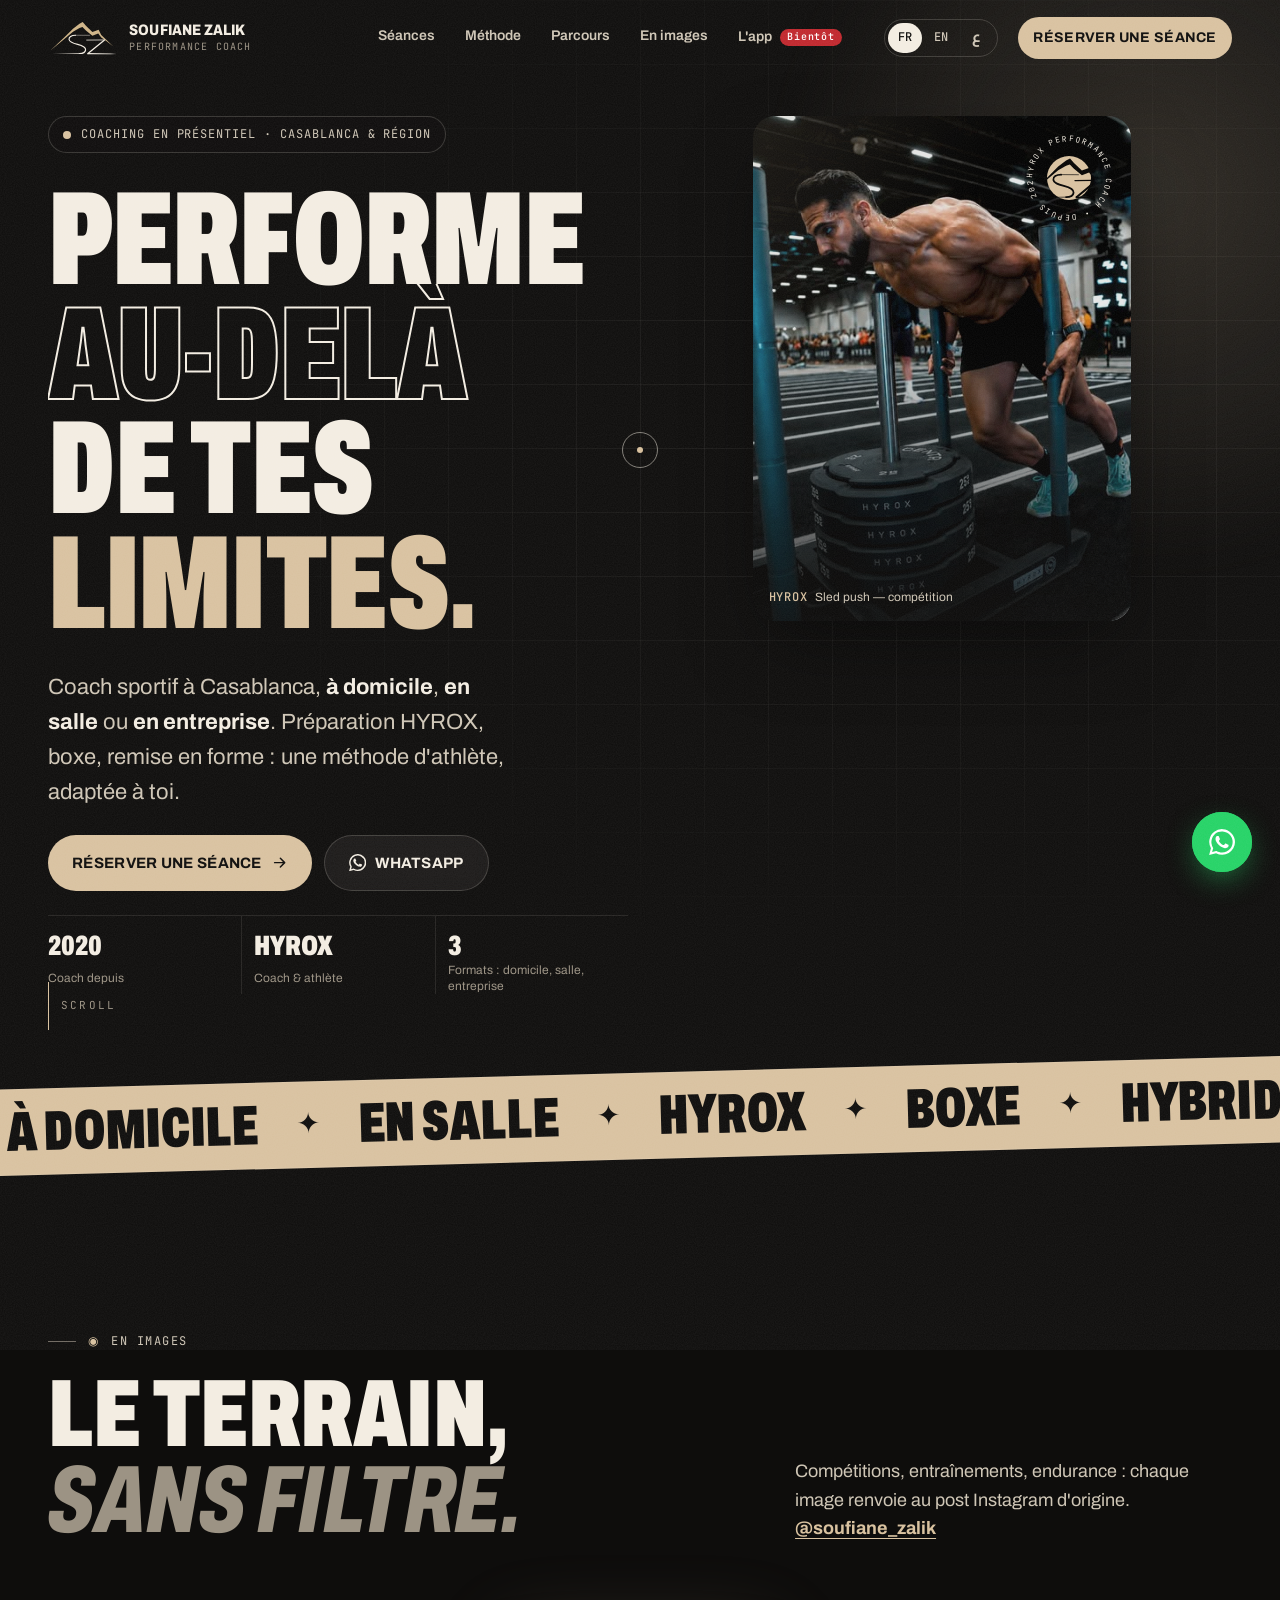
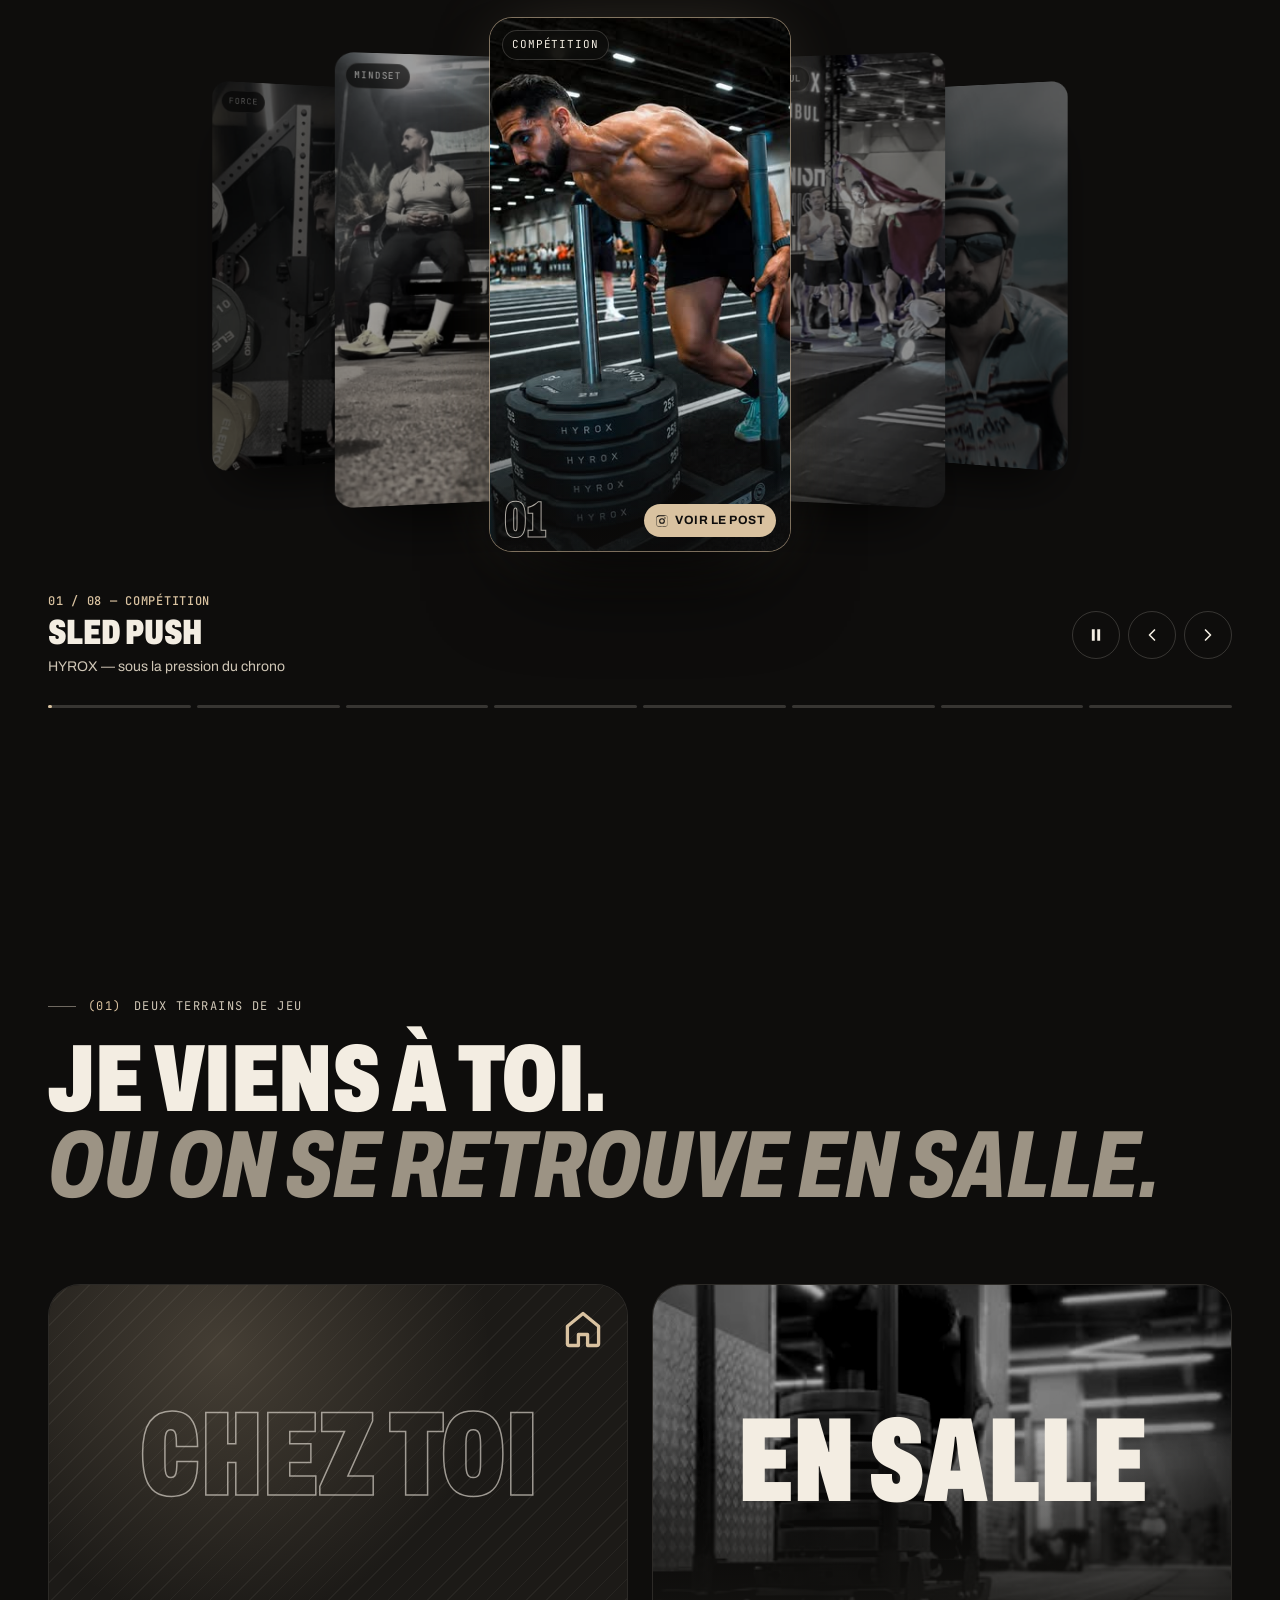
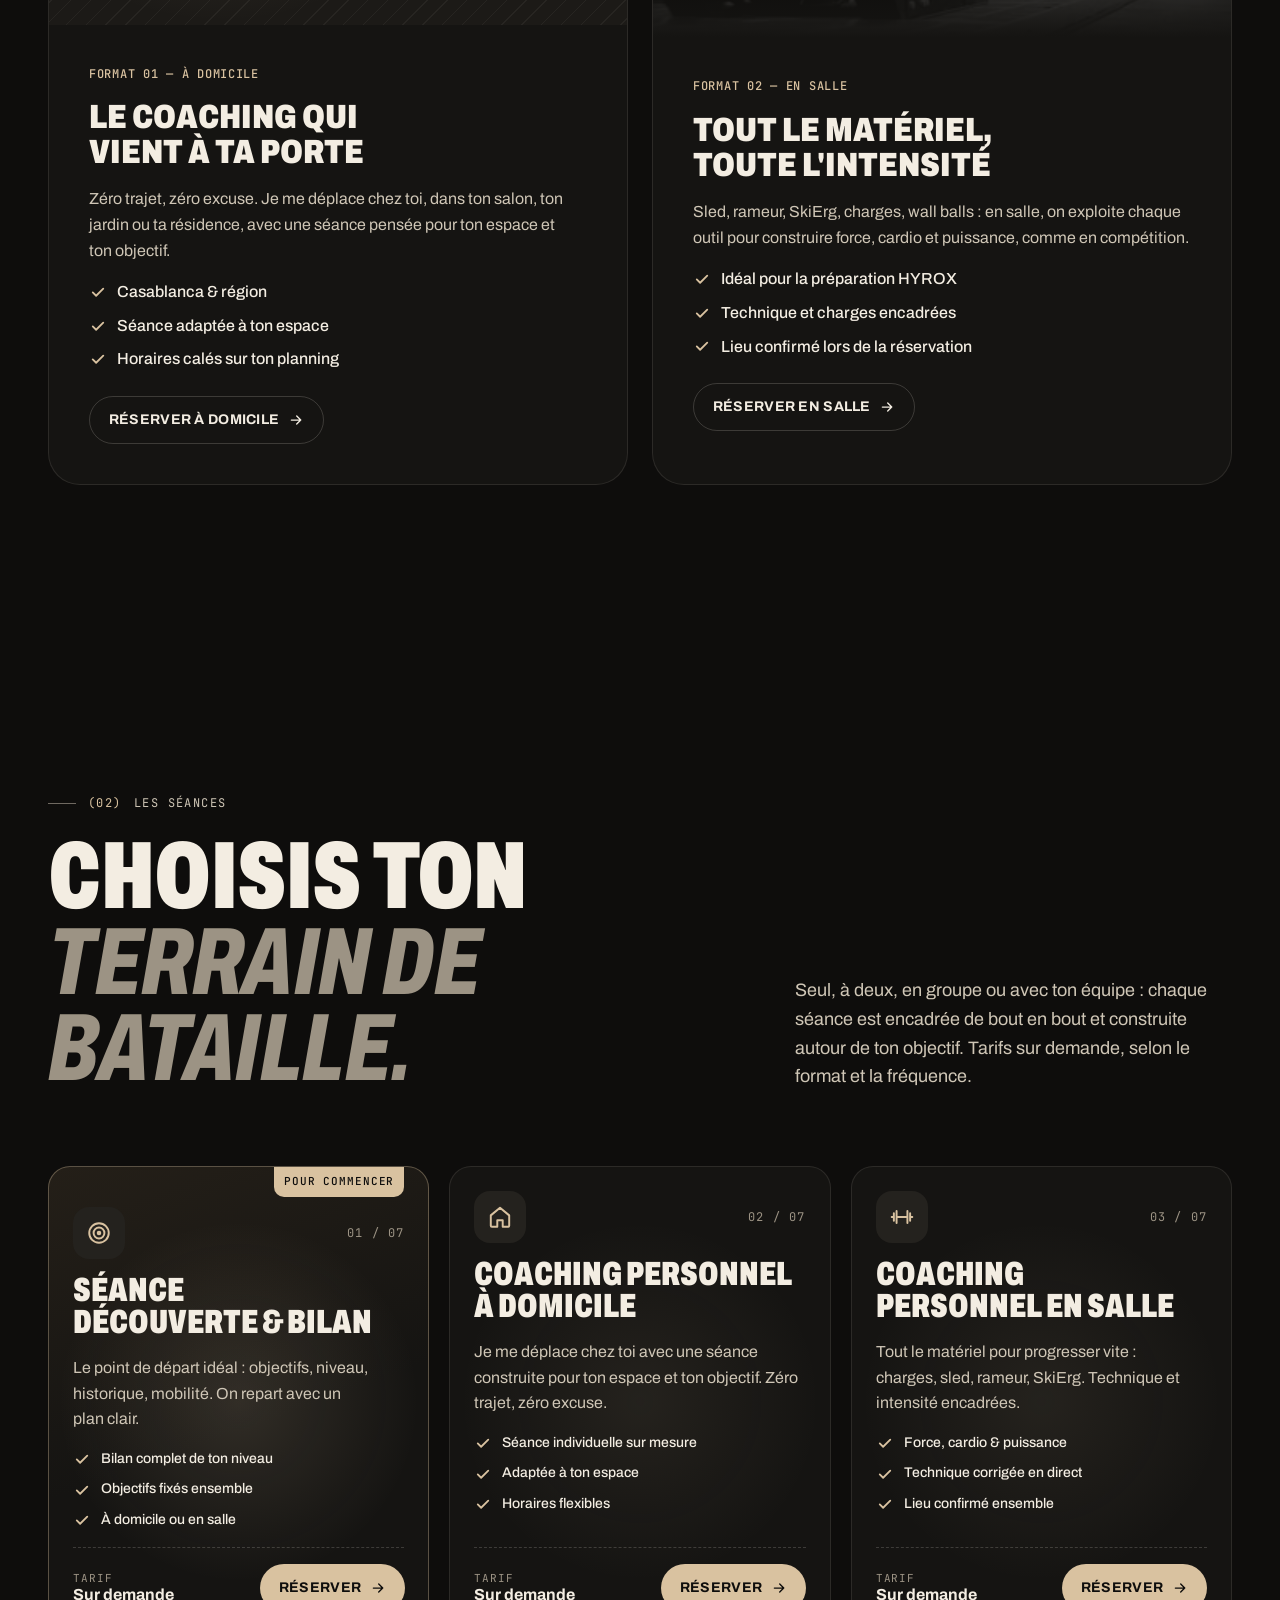
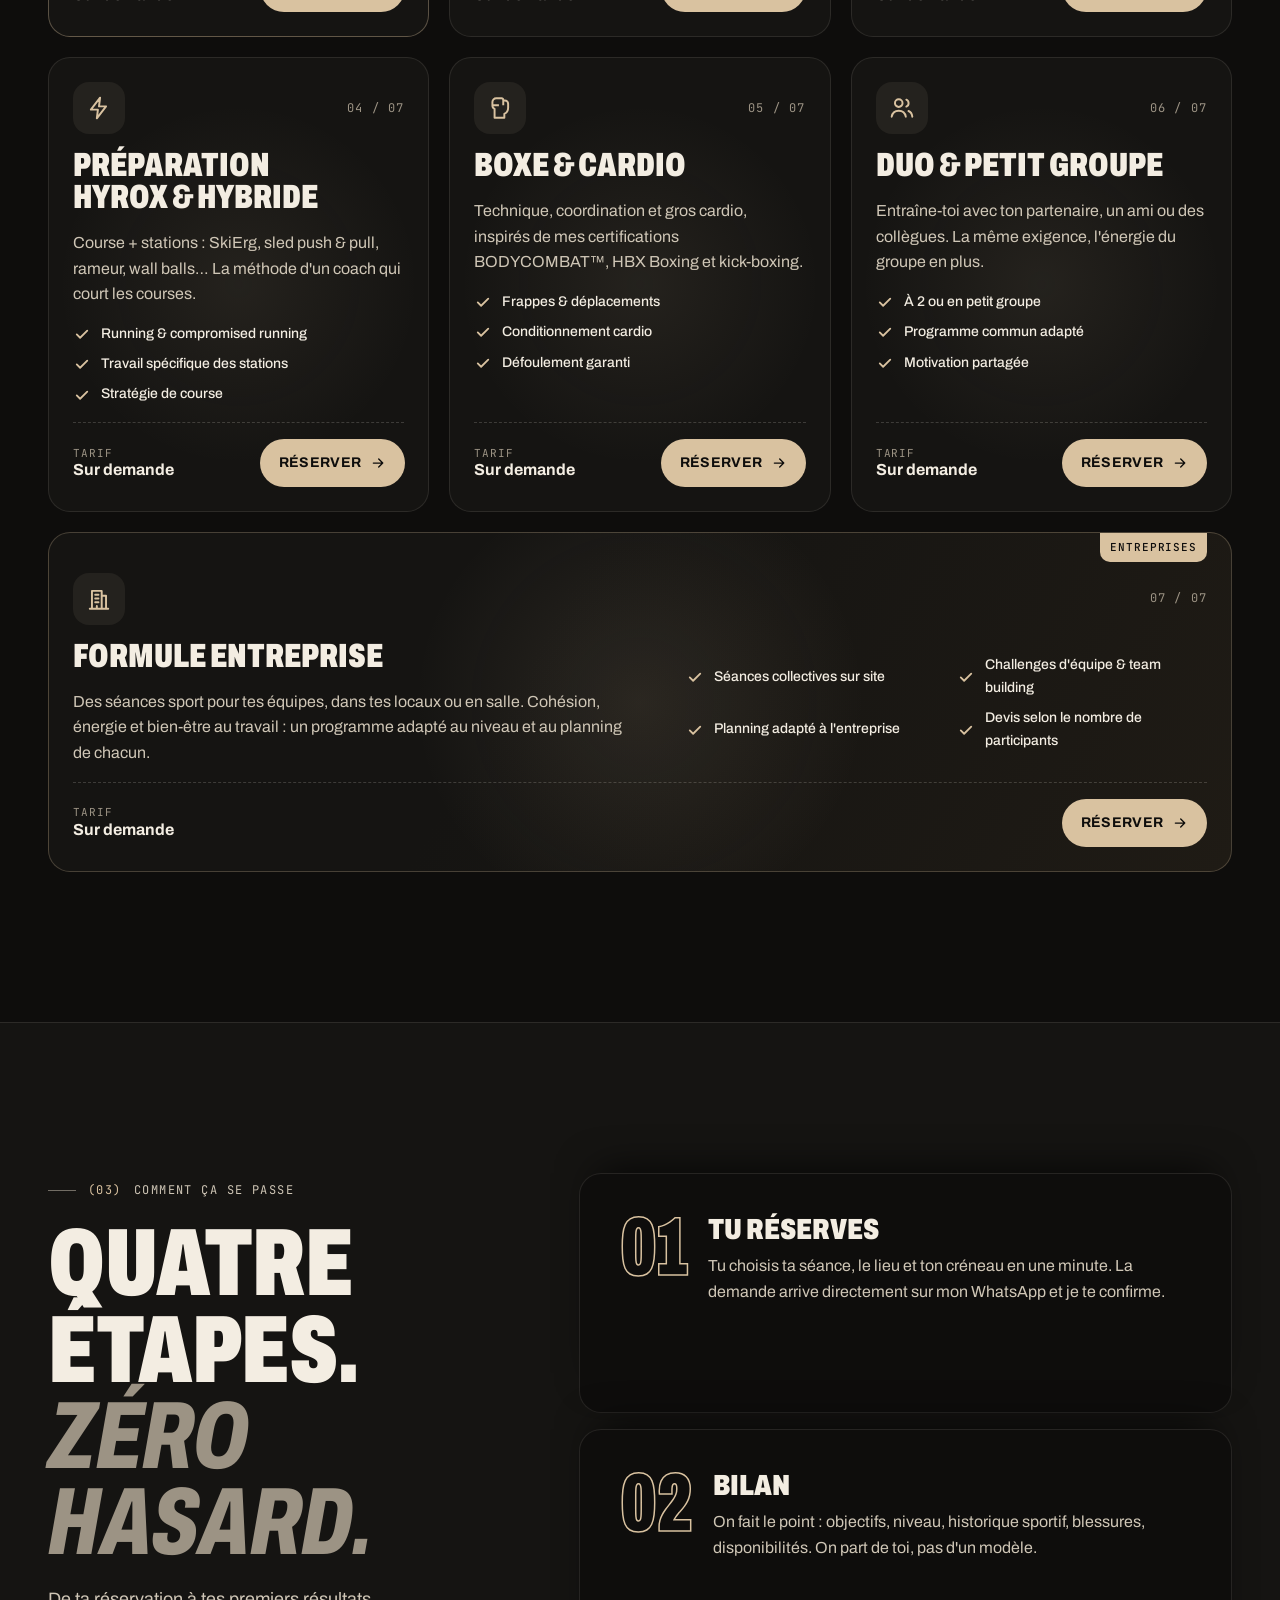
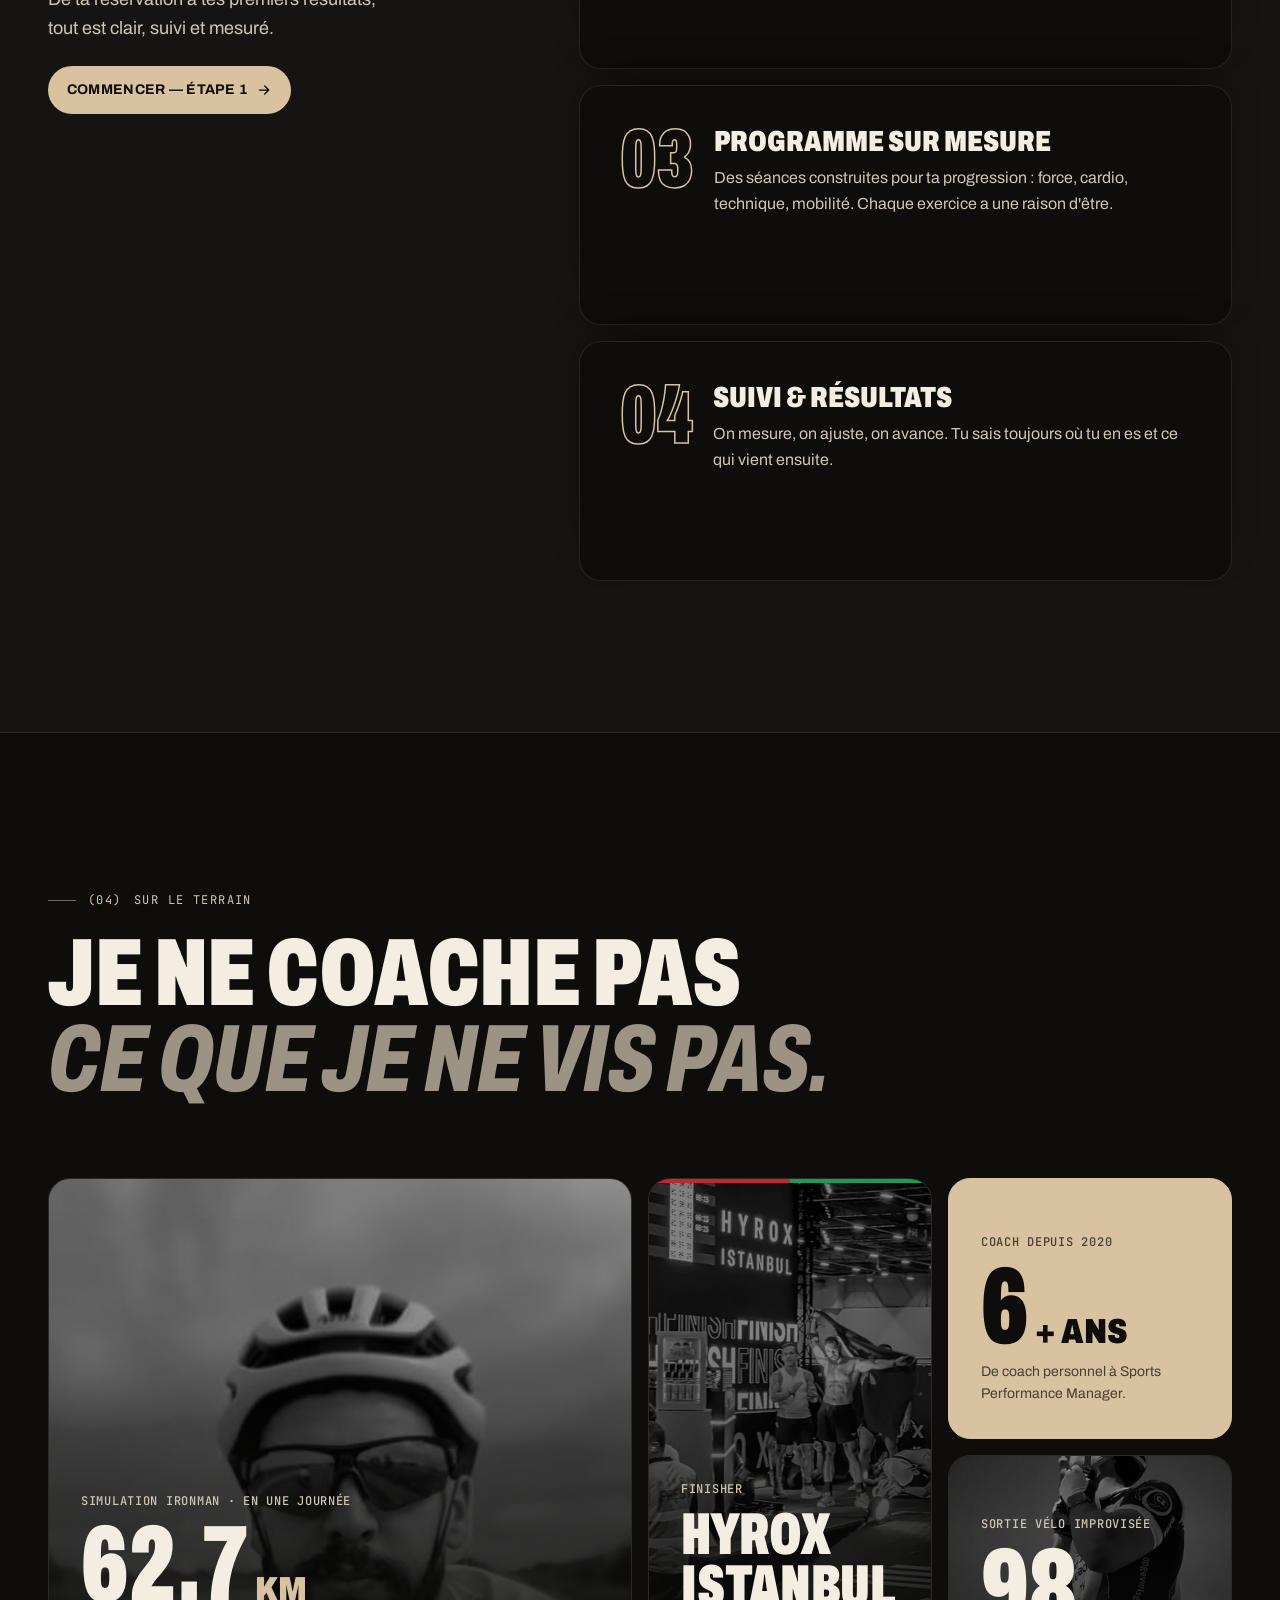
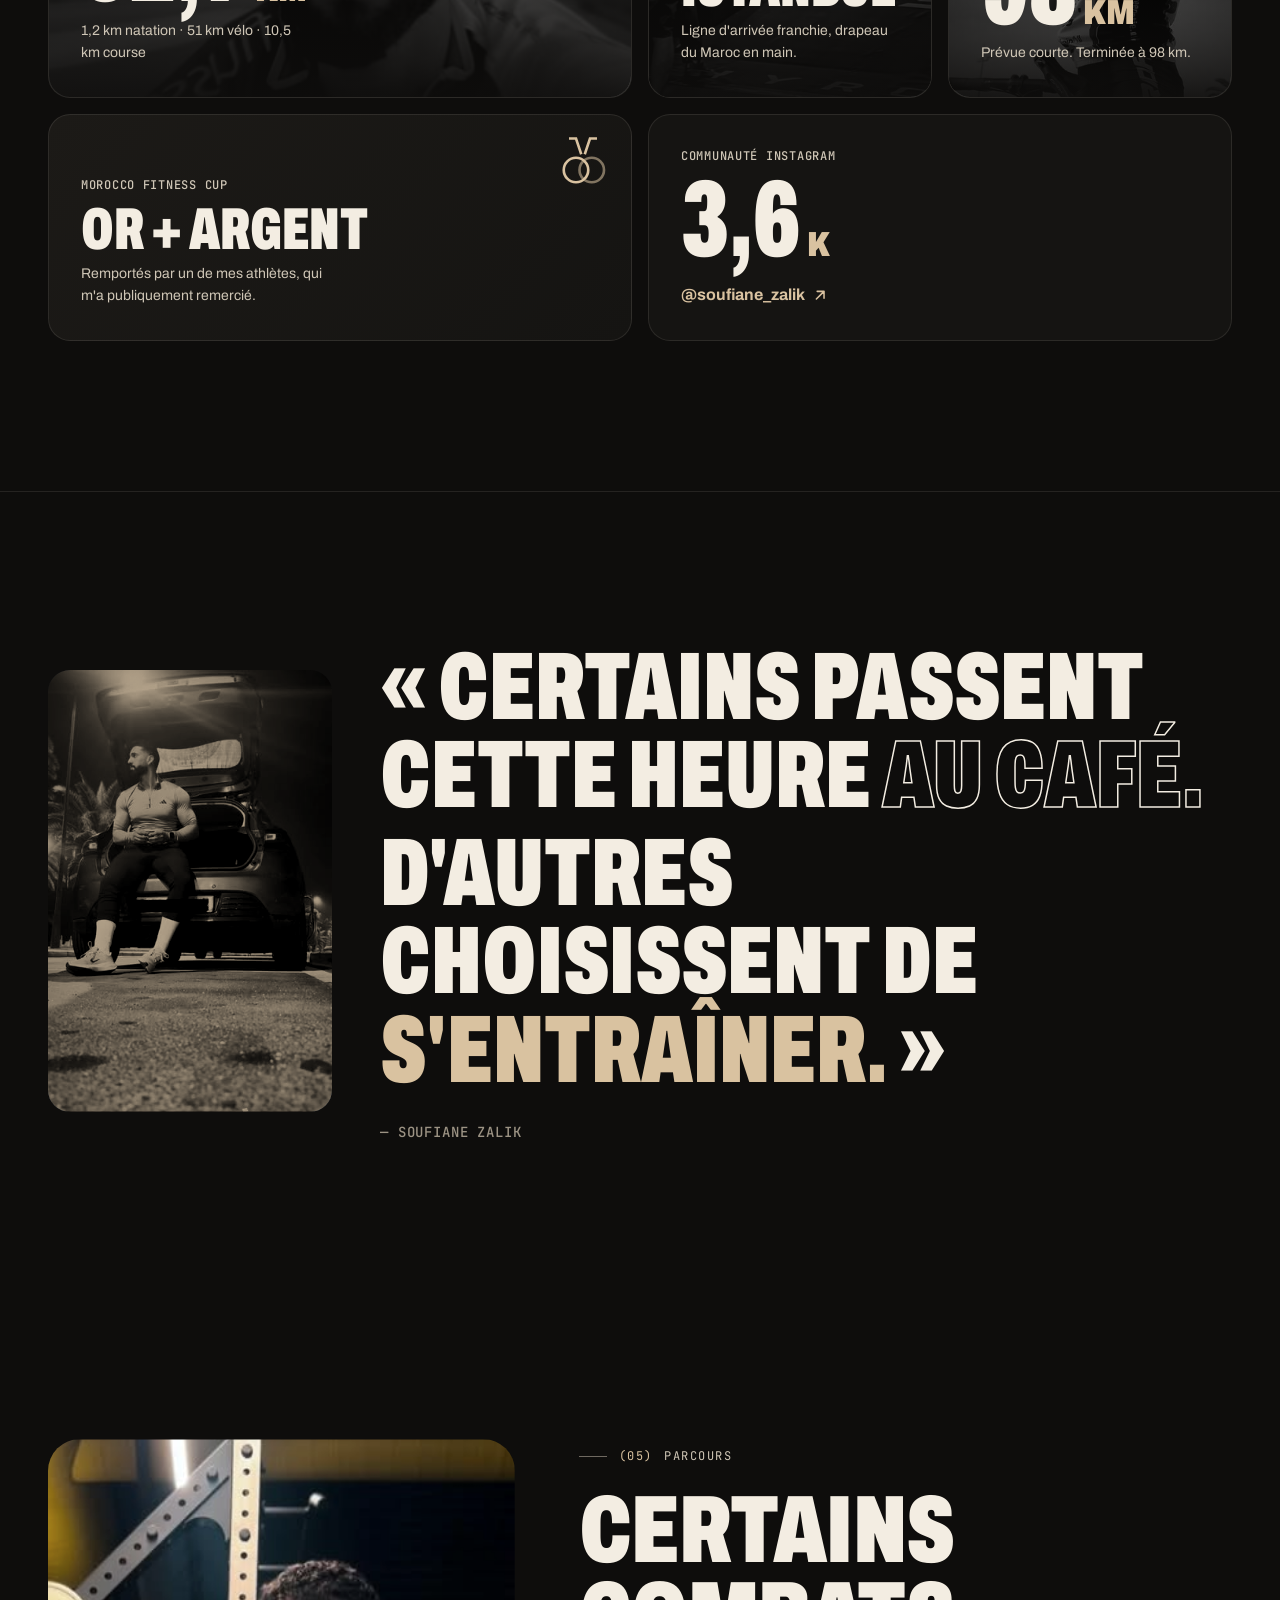
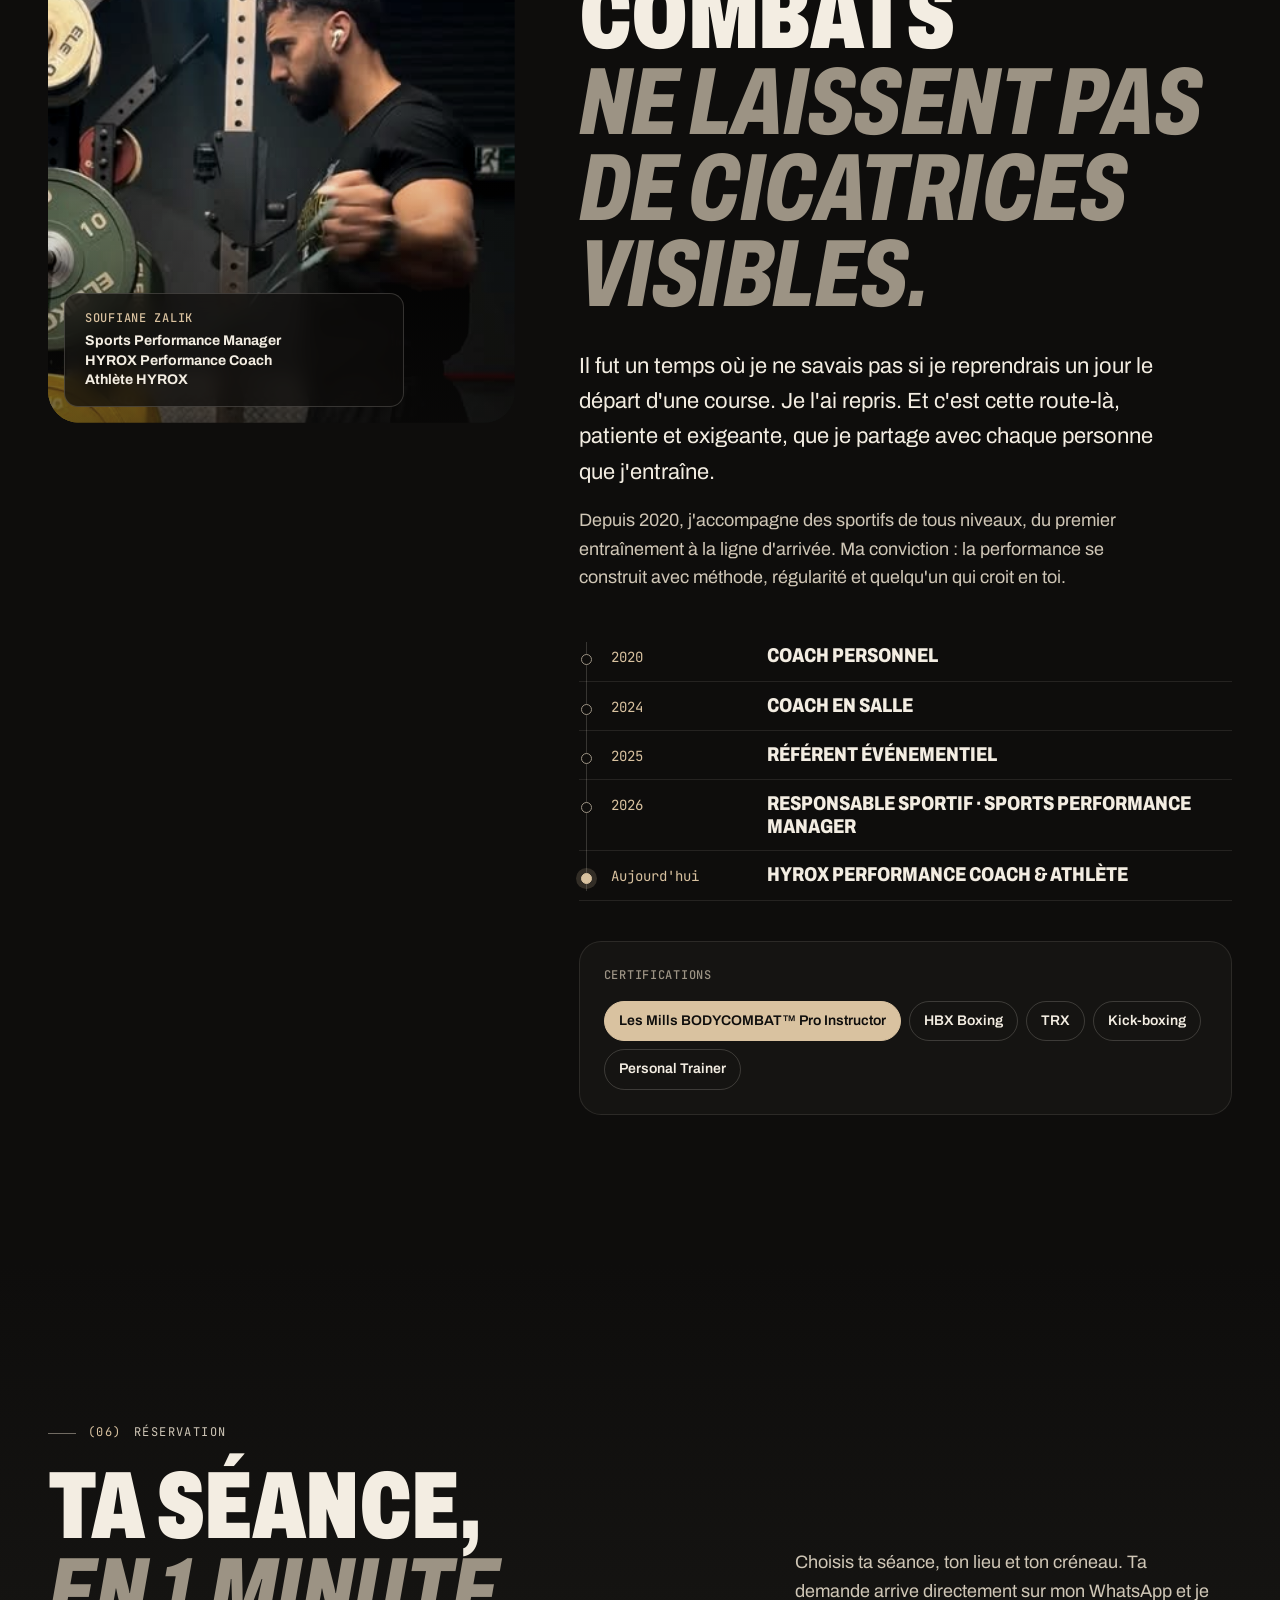
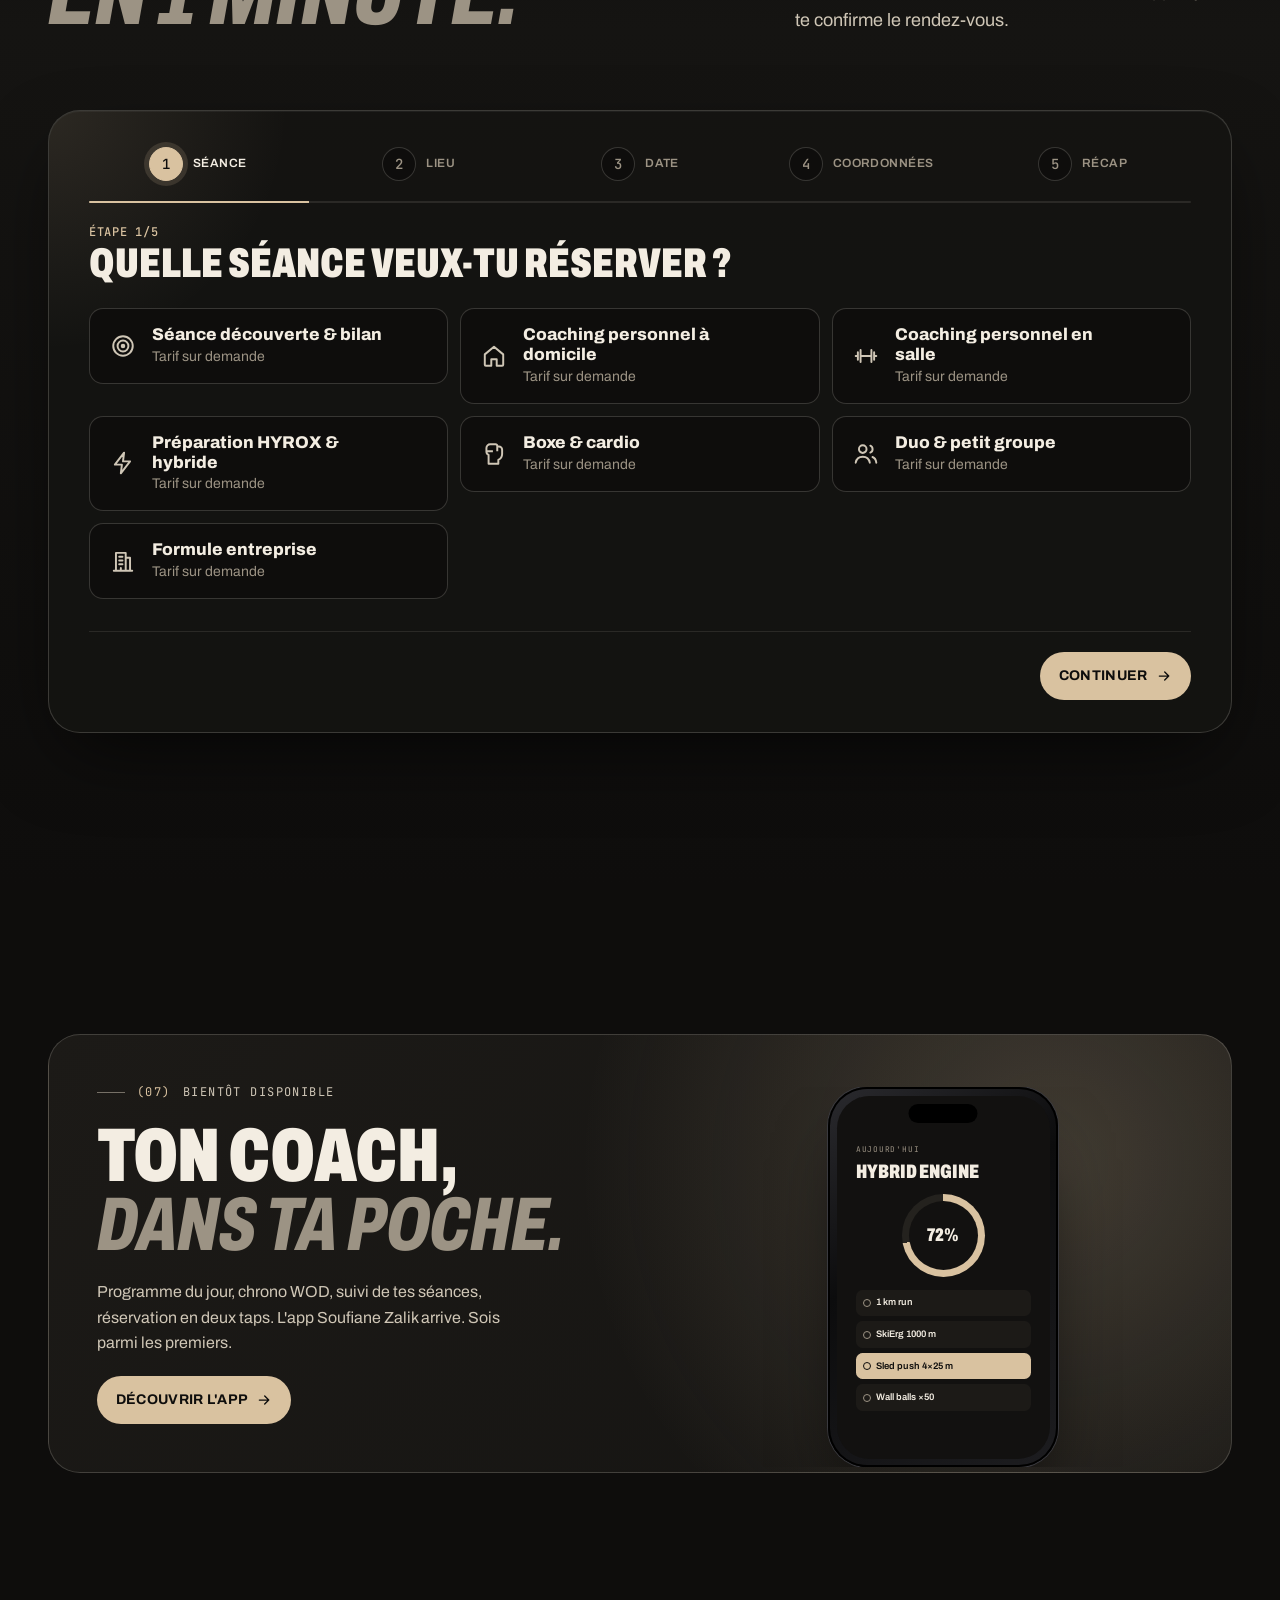
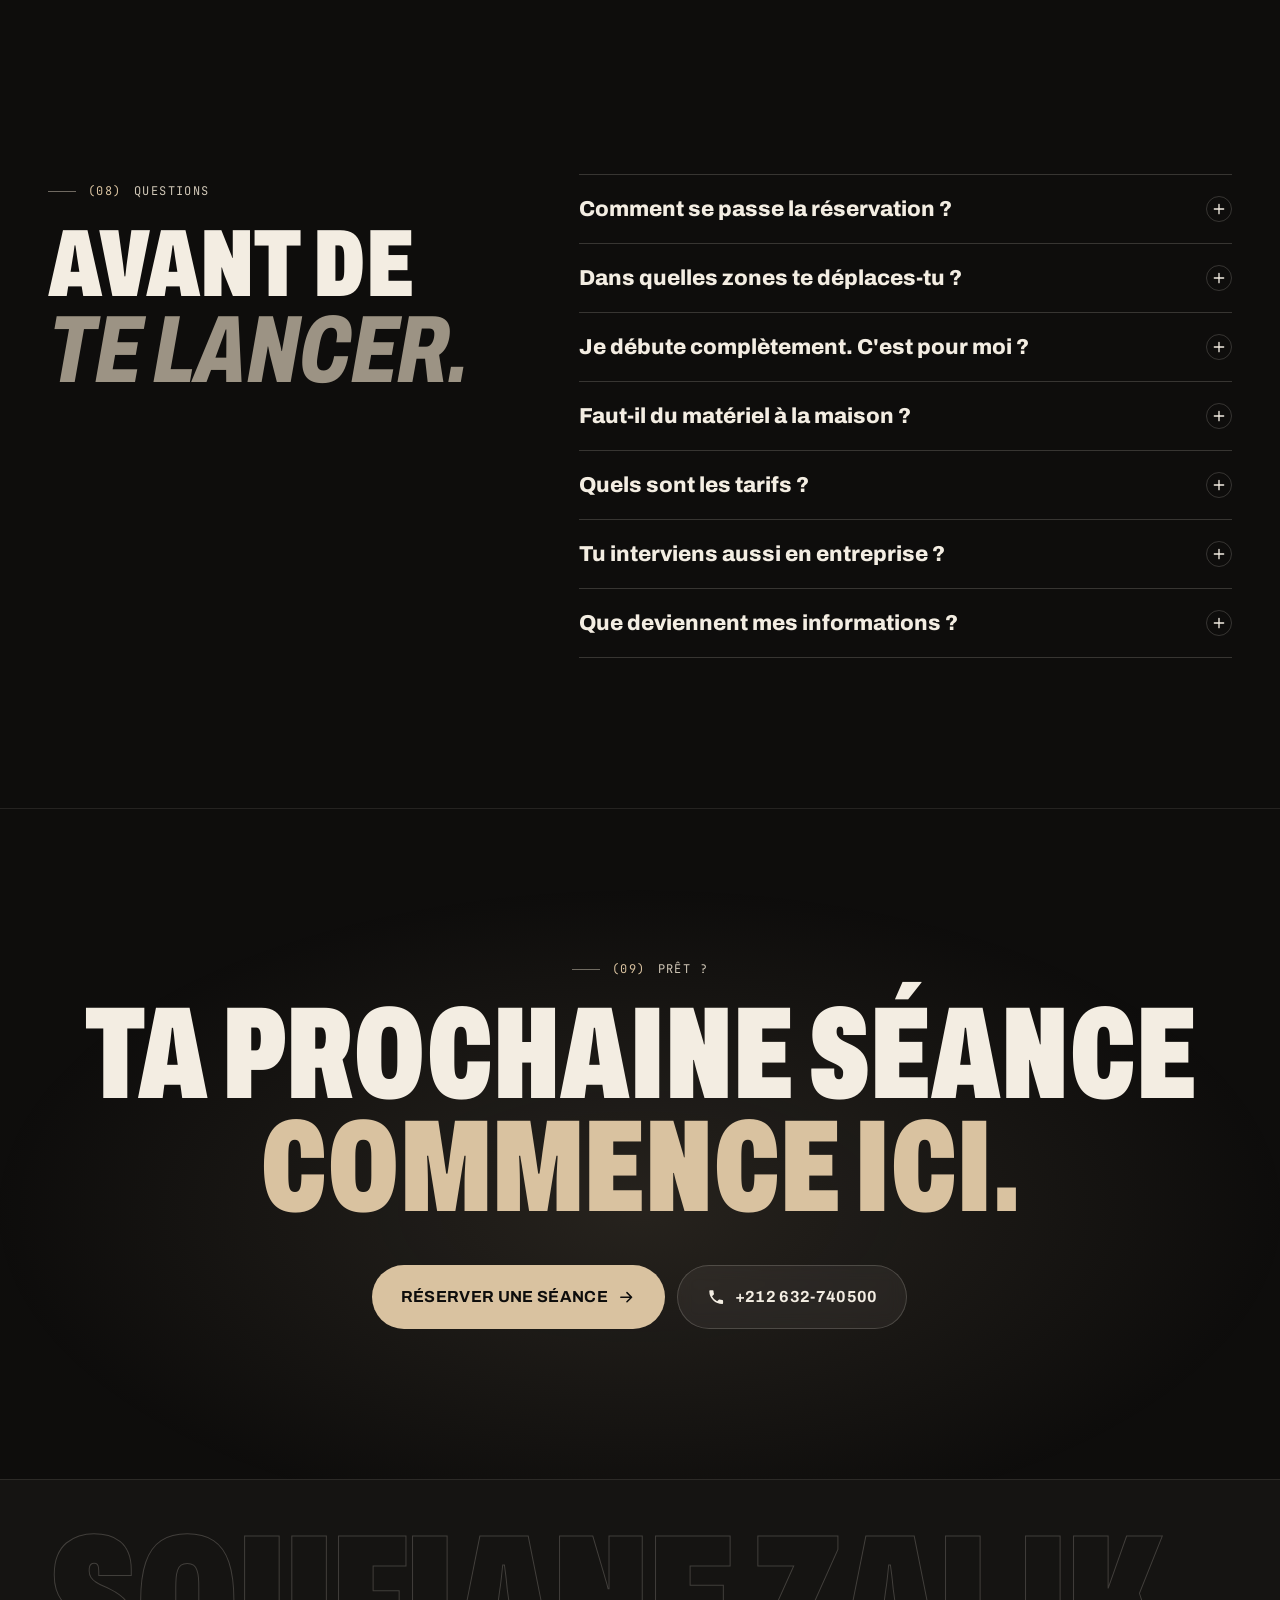
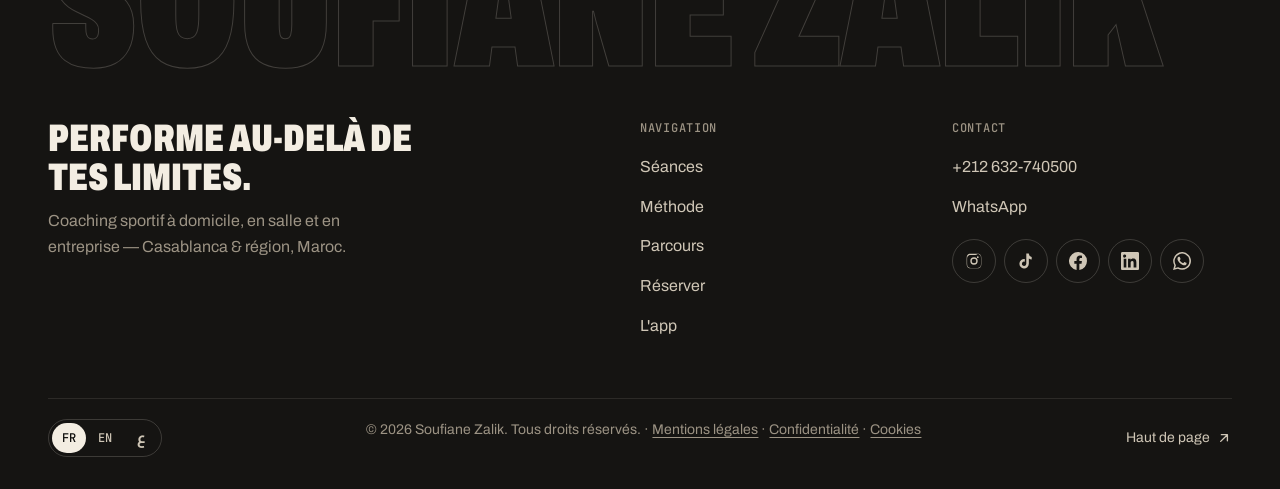
==== commit 157a7893: "Nouveau logo SZ signature (montagne or + S et Z calligraphiques) - Logo redessiné en vectoriel : ver" ====
--- a/index.html
+++ b/index.html
@@ -27,11 +27,11 @@
   <meta name="twitter:card" content="summary_large_image" />
   <meta name="theme-color" content="#0e0d0c" />
   <meta name="color-scheme" content="dark" />
-  <link rel="icon" type="image/svg+xml" href="assets/logo/sz-favicon.svg" />
+  <link rel="icon" type="image/svg+xml" href="assets/logo/sz-signature-favicon.svg" />
   <link rel="preload" href="assets/fonts/archivo-normal-latin.woff2" as="font" type="font/woff2" crossorigin />
   <link rel="stylesheet" href="assets/fonts/fonts.css" />
   <link rel="preload" as="image" href="assets/photos/p02-aug06.jpg" fetchpriority="high" />
-  <link rel="stylesheet" href="styles.css?v=202611261543" />
+  <link rel="stylesheet" href="styles.css?v=202611261615" />
   <script>document.documentElement.classList.add("js");</script>
   <script type="application/ld+json">
   {
@@ -139,7 +139,7 @@
   <header class="nav" id="nav">
     <div class="nav__inner">
       <a class="brand" href="index.html" aria-label="Soufiane Zalik — accueil">
-        <span class="brand__mark" aria-hidden="true"><img src="assets/logo/sz-kettlebell.svg" alt="" width="37" height="40" /></span>
+        <span class="brand__mark" aria-hidden="true"><img src="assets/logo/sz-signature.svg" alt="" width="71" height="38" /></span>
         <span class="brand__name">Soufiane Zalik<small>Performance Coach</small></span>
       </a>
       <nav class="nav__menu" id="navMenu" aria-label="Navigation principale">
@@ -190,7 +190,7 @@
           <figcaption class="hero__cap"><span class="mono">HYROX</span> Sled push — compétition</figcaption>
           <span class="hero__badge" aria-hidden="true">
             <svg viewBox="0 0 120 120" class="hero__badge-ring"><defs><path id="circ" d="M60,60 m-46,0 a46,46 0 1,1 92,0 a46,46 0 1,1 -92,0"/></defs><text><textPath href="#circ">HYROX PERFORMANCE COACH • DEPUIS 2020 • </textPath></text></svg>
-            <span class="hero__badge-core"><img src="assets/logo/sz-kettlebell-clair.svg" alt="" width="24" height="26" /></span>
+            <span class="hero__badge-core"><img src="assets/logo/sz-signature-mono.svg" alt="" width="36" height="19" /></span>
           </span>
         </figure>
 
@@ -754,6 +754,6 @@
     <svg aria-hidden="true"><use href="#i-whatsapp"/></svg>
   </a>
 
-  <script src="script.js?v=202611261543" defer></script>
+  <script src="script.js?v=202611261615" defer></script>
 </body>
 </html>
--- a/styles.css
+++ b/styles.css
@@ -244,12 +244,12 @@
 }
 .brand { display: inline-flex; align-items: center; gap: 10px; margin-right: auto; position: relative; z-index: 2; }
 .brand__mark {
-  width: 40px; height: 40px; display: grid; place-items: center;
+  width: auto; height: 40px; display: grid; place-items: center;
   transition: transform .5s cubic-bezier(.2, .8, .2, 1);
 }
-.brand__mark img { width: 37px; height: 40px; display: block; }
-.brand:hover .brand__mark { transform: rotate(-12deg) translateY(-2px); }
-.hero__badge-core img { width: 24px; height: 26px; display: block; }
+.brand__mark img { width: auto; height: 38px; display: block; }
+.brand:hover .brand__mark { transform: translateY(-2px); }
+.hero__badge-core img { width: 36px; height: auto; display: block; }
 .brand__name { display: flex; flex-direction: column; font-weight: 800; font-stretch: 85%; text-transform: uppercase; font-size: 0.95rem; line-height: 1.05; letter-spacing: 0.01em; }
 .brand__name small { font-family: var(--f-mono); font-weight: 400; font-stretch: 100%; font-size: 0.625rem; letter-spacing: 0.12em; color: var(--ink-3); margin-top: 3px; }
 
